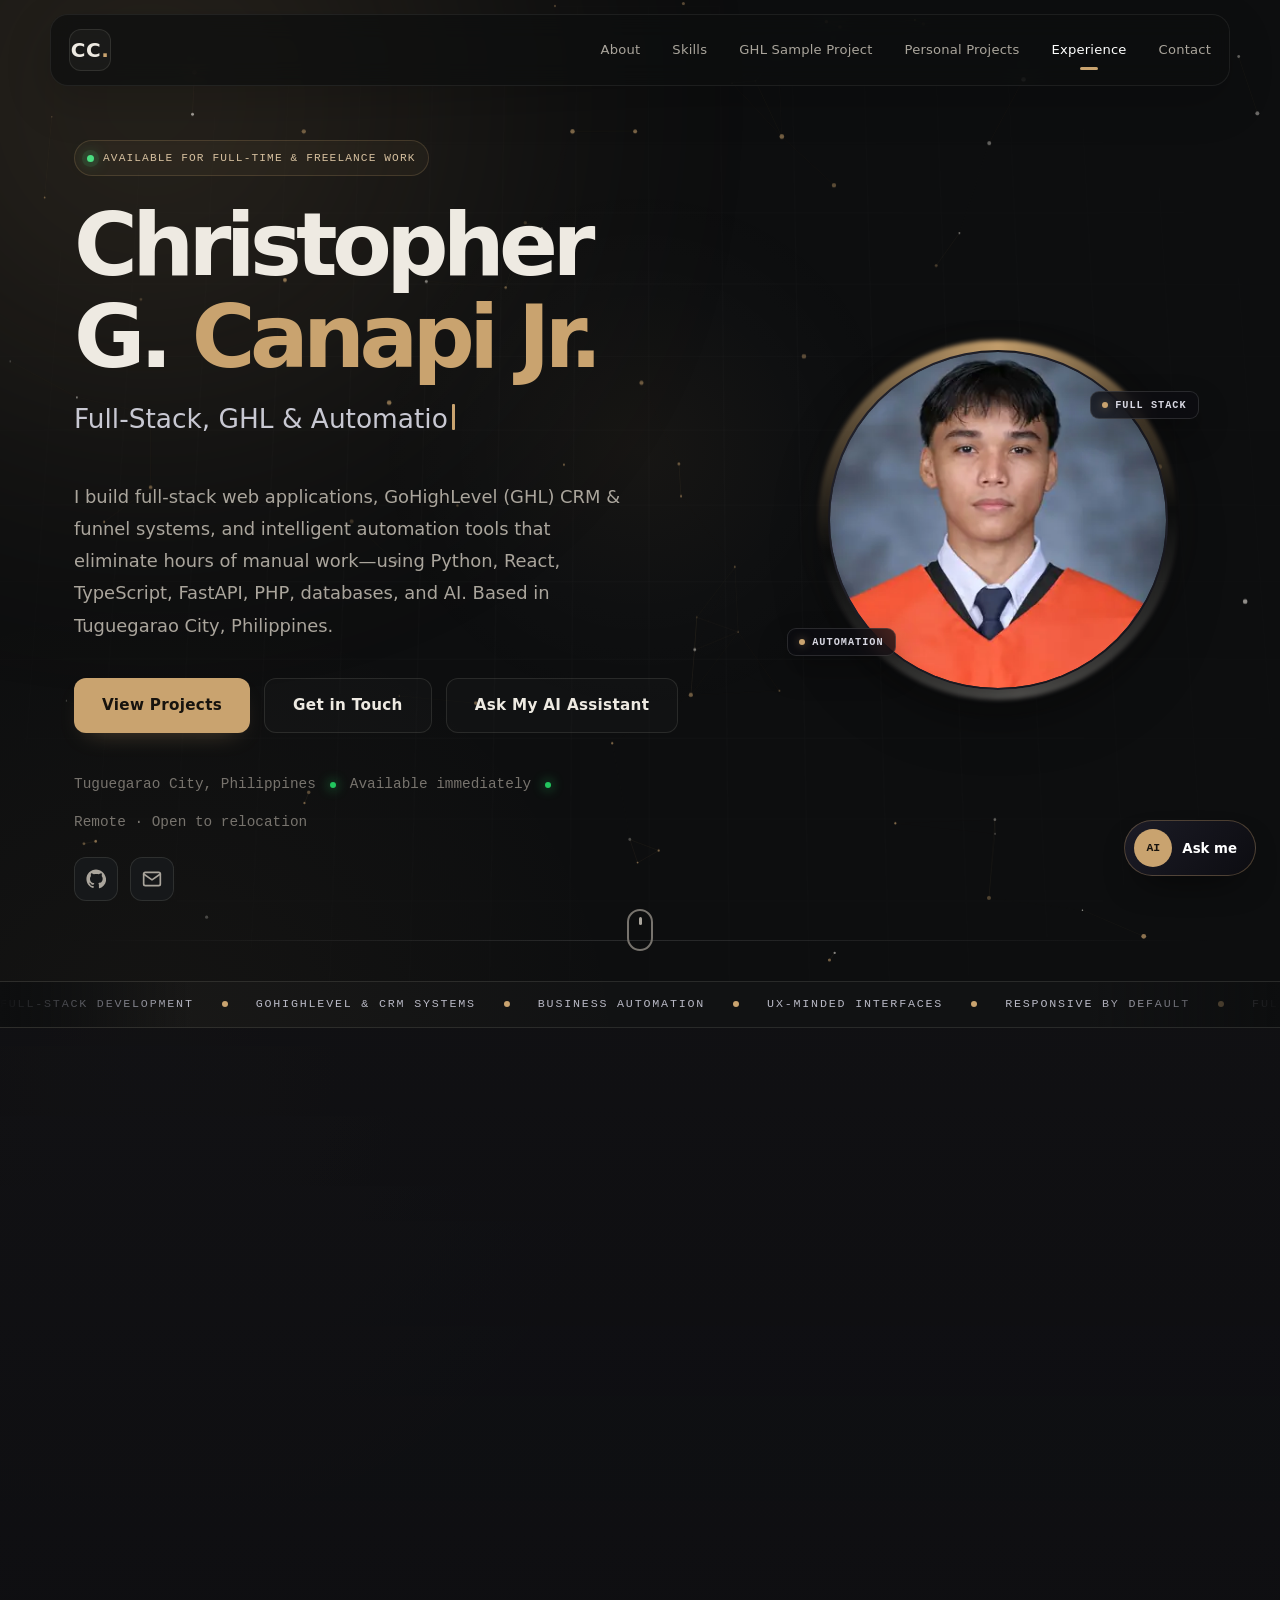
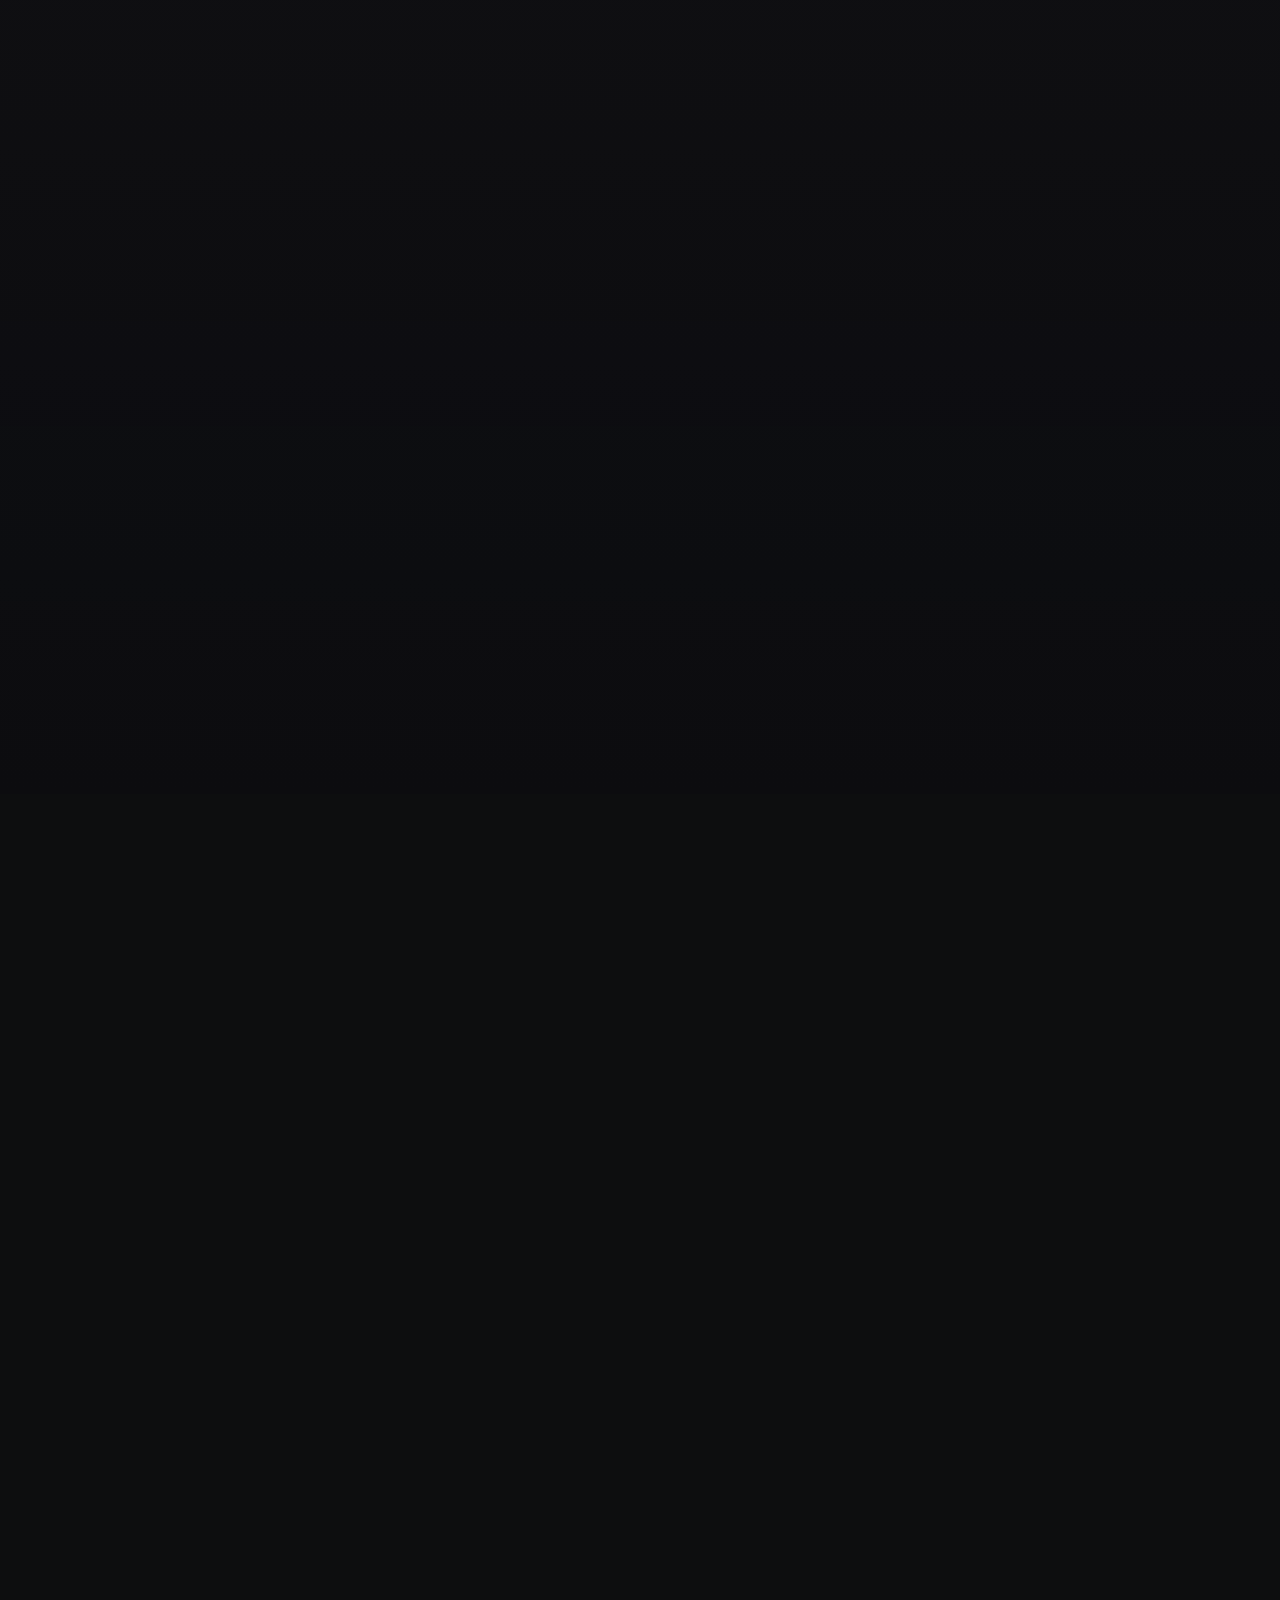
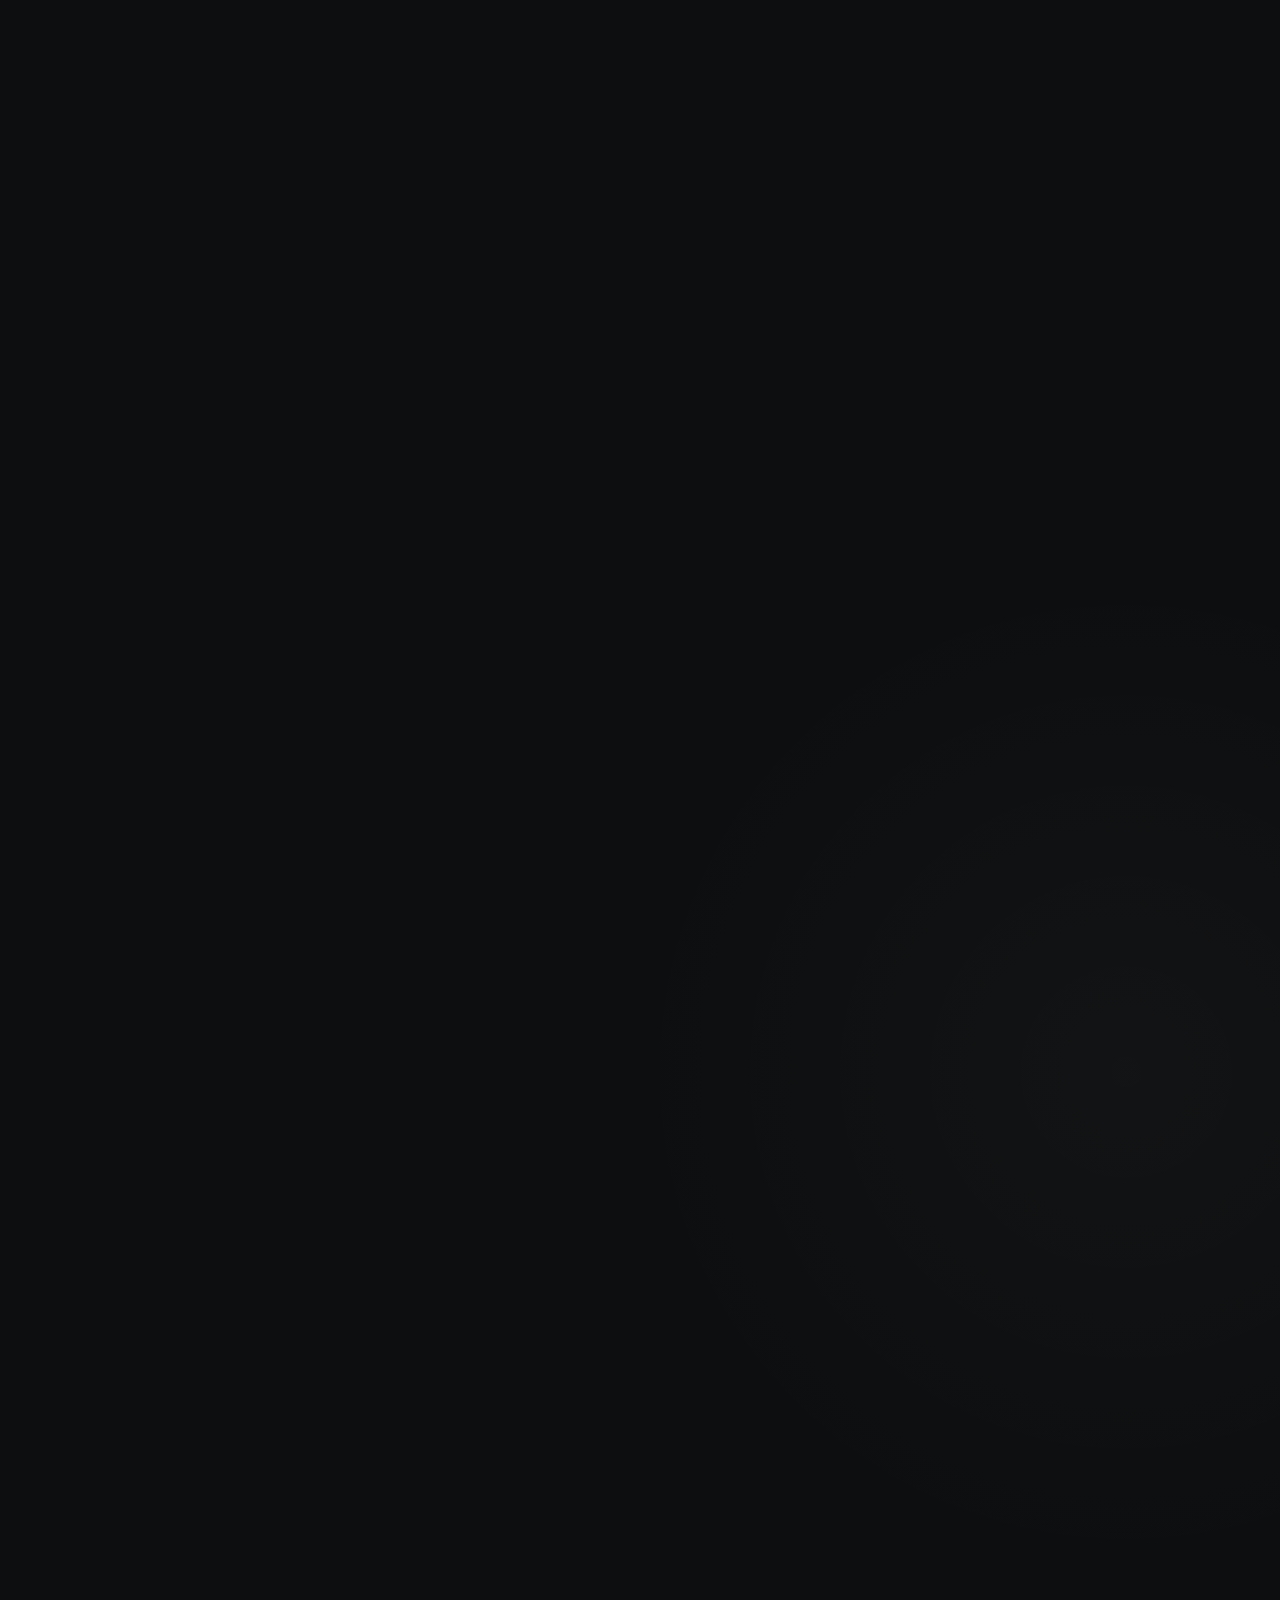
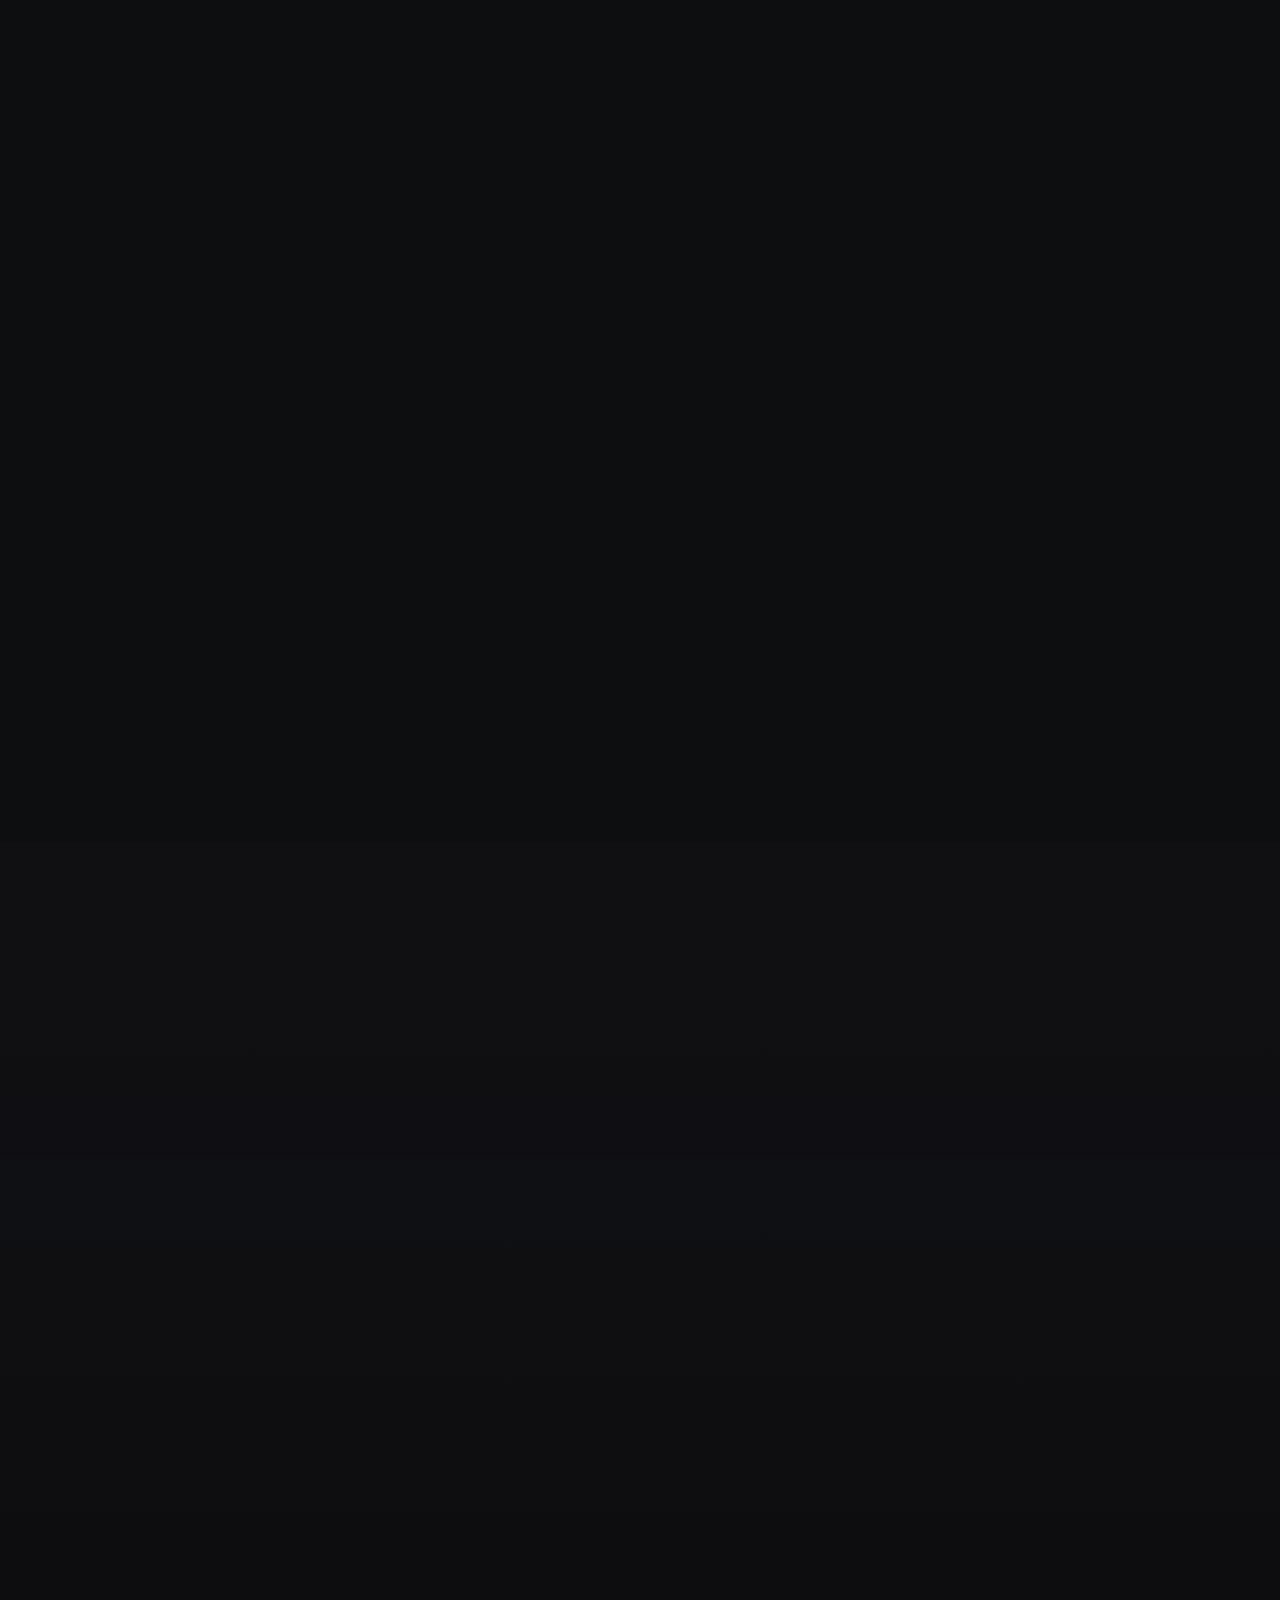
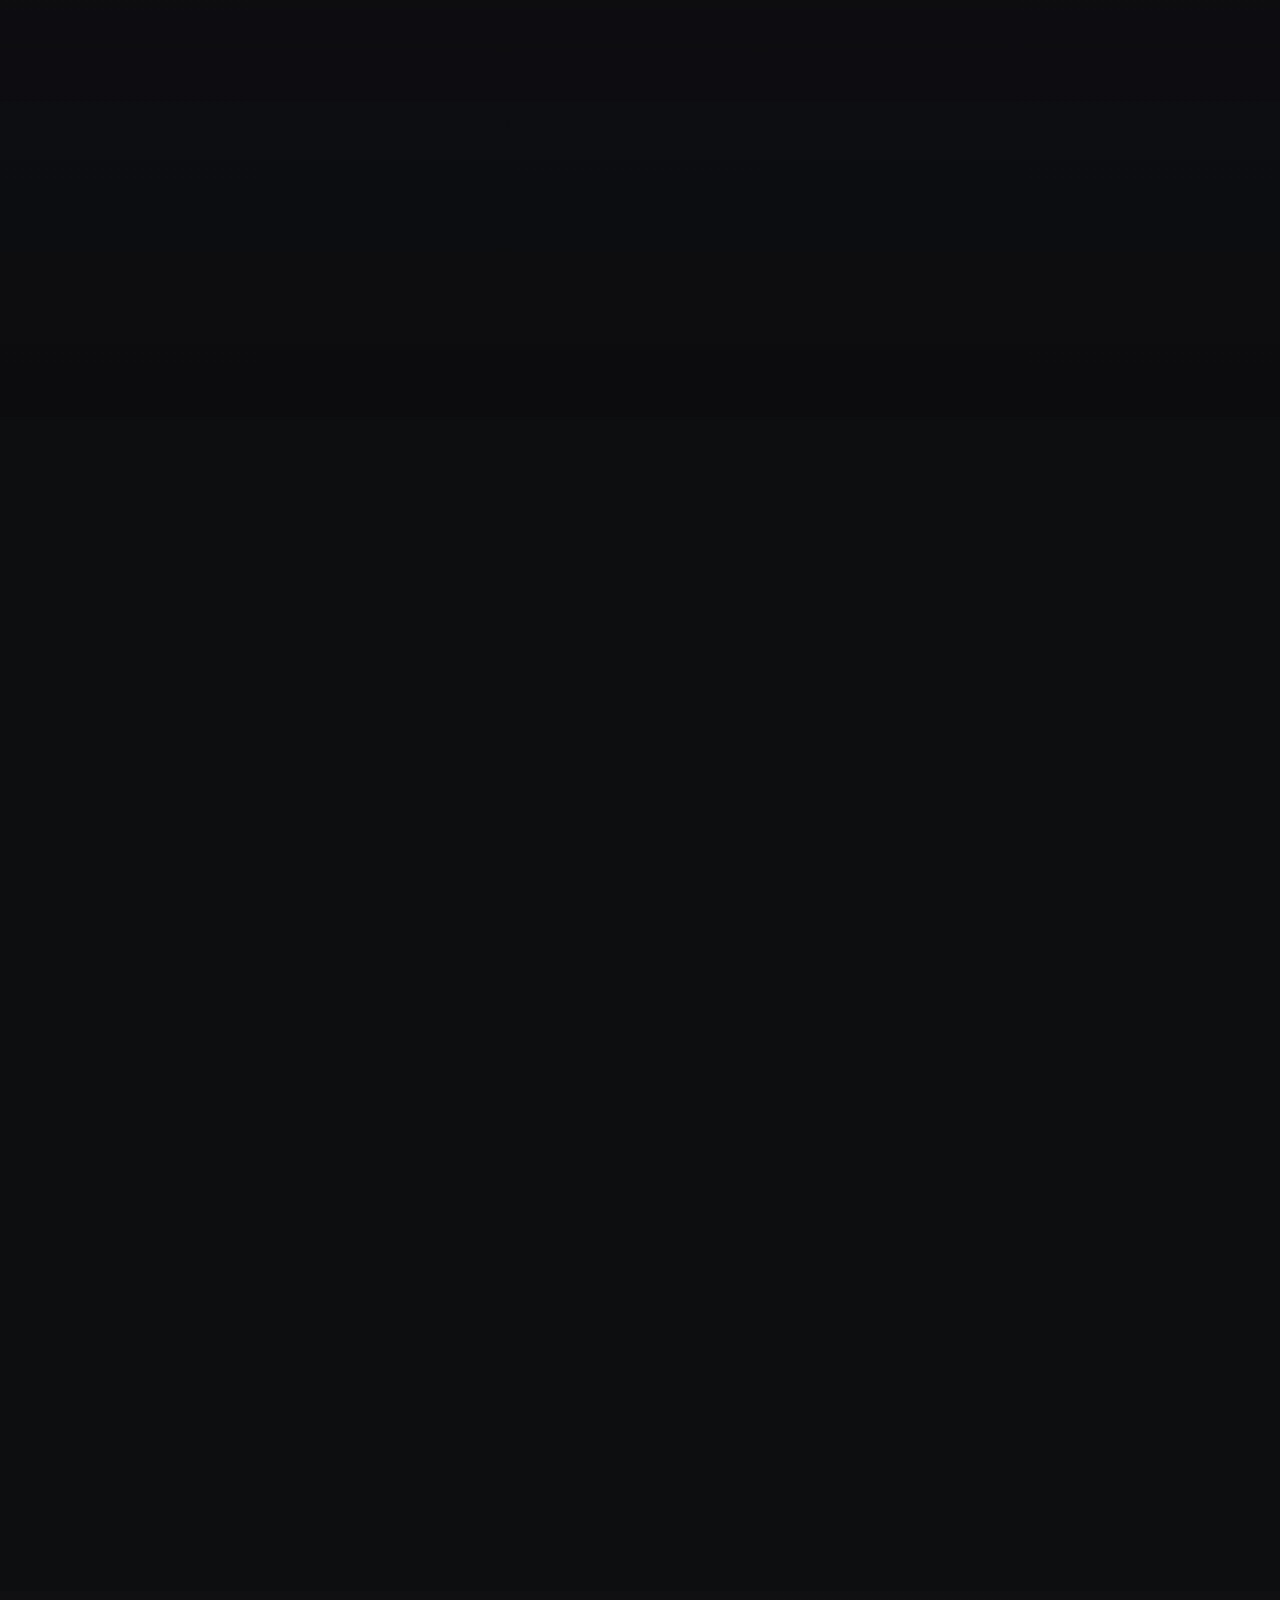
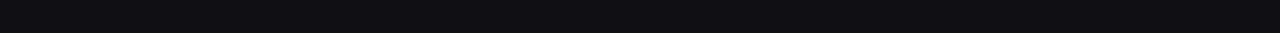
==== index.html @ 89aea361 "Clarify Prime Realty is a self-initiated sample project for a fictional brokerage" ====
<!DOCTYPE html>
<html lang="en">
<head>
<meta charset="UTF-8">
<meta name="google-site-verification" content="UbFchC09ze_1AzfnRvxmeLu-_yeMEDkYulFm_VgxoWs" />
<meta name="viewport" content="width=device-width, initial-scale=1.0">
<meta name="description" content="Christopher G. Canapi Jr. — Full-Stack, GoHighLevel (GHL) &amp; Automation Developer building web applications, CRM funnels, workflow automations, and AI-powered tools.">
<meta name="keywords" content="Christopher G. Canapi Jr., Full-Stack Developer, GoHighLevel Specialist, GHL Automation, Workflow Automation Developer, Python, FastAPI, React, TypeScript, Web Developer Portfolio">
<meta name="theme-color" content="#0a0a0c">
<meta property="og:title" content="Christopher G. Canapi Jr. | Full-Stack, GHL &amp; Automation Developer">
<meta property="og:description" content="Full-stack web applications, GoHighLevel (GHL) funnels &amp; CRM workflows, and intelligent business automations built with Python, React, TypeScript, FastAPI, and AI.">
<meta property="og:type" content="website">
<meta property="og:url" content="https://christophergcanapijr-png.github.io/portfolio/">
<meta property="og:image" content="https://christophergcanapijr-png.github.io/portfolio/assets/og-fullstack-editorial.png">
<meta property="og:image:alt" content="Christopher G. Canapi Jr. — Full-Stack, GHL &amp; Automation Developer">
<meta name="twitter:card" content="summary_large_image">
<meta name="twitter:title" content="Christopher G. Canapi Jr. | Full-Stack, GHL &amp; Automation Developer">
<meta name="twitter:description" content="Full-stack web applications, GoHighLevel (GHL) funnels &amp; CRM workflows, and practical automation built with Python, React, PHP, JavaScript, and AI.">
<meta name="twitter:image" content="https://christophergcanapijr-png.github.io/portfolio/assets/og-fullstack-editorial.png">
    <meta name="portfolio-ai-endpoint" content="https://christopher-portfolio-ai.christopher-canapi.workers.dev">
<title>Christopher G. Canapi Jr. | Full-Stack, GHL &amp; Automation Developer</title>
<link rel="preload" href="myface-360.webp" as="image" type="image/webp" imagesrcset="myface-360.webp 360w, myface-720.webp 720w" imagesizes="(max-width: 480px) 190px, (max-width: 880px) 230px, 340px" fetchpriority="high">
<link rel="stylesheet" href="styles.css?v=20260808-performance-3">

<script type="application/ld+json">
{
  "@context": "https://schema.org",
  "@type": "Person",
  "name": "Christopher G. Canapi Jr.",
  "url": "https://christophergcanapijr-png.github.io/portfolio/",
  "jobTitle": "Full-Stack Developer",
  "description": "Full-stack and automation developer building web applications, APIs, and practical business tools.",
  "sameAs": [
    "https://github.com/christophergcanapijr-png",
    "mailto:christophergcanapijr@gmail.com"
  ],
  "worksFor": {
    "@type": "Organization",
    "name": "Freelance"
  }
}
</script>
</head>
<body>

<a class="skip-link" href="#main-content">Skip to main content</a>
<div class="pointer-glow" aria-hidden="true"></div>

<header class="nav" id="nav">
  <div class="nav__inner container">
    <a href="#hero" class="nav__logo">CC<span>.</span></a>
    <button class="nav__toggle" id="navToggle" aria-label="Toggle menu" aria-expanded="false">
      <span></span><span></span><span></span>
    </button>
    <nav class="nav__links" id="navLinks">
      <a href="#about">About</a>
      <a href="#skills">Skills</a>
      <a href="#ghl-project">GHL Sample Project</a>
      <a href="#projects">Personal Projects</a>
      <a href="#experience">Experience</a>
      <a href="#contact">Contact</a>
    </nav>
</header>

<main id="main-content" tabindex="-1">
<section class="hero" id="hero">
  <div class="hero__bg" aria-hidden="true">
    <div class="blob blob--1"></div>
    <div class="blob blob--2"></div>
    <div class="grid"></div>
    <canvas id="particles" class="particles"></canvas>
  </div>
  <div class="container hero__inner">
    <div class="hero__text">
      <p class="hero__greeting reveal"><span></span> Available for full-time &amp; freelance work</p>
      <h1 class="hero__name reveal">Christopher G. <span class="accent">Canapi Jr.</span></h1>
      <h2 class="hero__title reveal">
        <span class="typed" id="typed" data-text="Full-Stack, GHL &amp; Automation Developer"></span><span class="caret" aria-hidden="true"></span>
      </h2>
      <p class="hero__intro reveal">
        I build full-stack web applications, GoHighLevel (GHL) CRM &amp; funnel systems, and intelligent automation tools that eliminate hours of manual work—using Python, React, TypeScript, FastAPI, PHP, databases, and AI.
        Based in Tuguegarao City, Philippines.
      </p>
      <div class="hero__cta reveal">
        <a href="#projects" class="btn btn--primary">View Projects</a>
        <a href="#contact" class="btn btn--ghost">Get in Touch</a>
        <button type="button" class="btn btn--ghost" data-ai-toggle aria-expanded="false">Ask My AI Assistant</button>
      </div>
      <div class="hero__meta reveal">
        <span>Tuguegarao City, Philippines</span>
        <span class="dot"></span>
        <span>Available immediately</span>
        <span class="dot"></span>
        <span>Remote &middot; Open to relocation</span>
      </div>
      <div class="hero__socials reveal">
        <a href="https://github.com/christophergcanapijr-png" target="_blank" rel="noopener" class="social" aria-label="GitHub">
          <svg viewBox="0 0 24 24" fill="currentColor"><path d="M12 .5C5.6.5.5 5.6.5 12c0 5.1 3.3 9.4 7.9 10.9.6.1.8-.2.8-.6v-2c-3.2.7-3.9-1.4-3.9-1.4-.5-1.3-1.3-1.7-1.3-1.7-1.1-.7.1-.7.1-.7 1.2.1 1.8 1.2 1.8 1.2 1 1.8 2.7 1.3 3.4 1 .1-.8.4-1.3.8-1.6-2.6-.3-5.3-1.3-5.3-5.7 0-1.3.5-2.3 1.2-3.1-.1-.3-.5-1.5.1-3.1 0 0 1-.3 3.3 1.2 1-.3 2-.4 3-.4s2 .1 3 .4c2.3-1.5 3.3-1.2 3.3-1.2.7 1.6.2 2.8.1 3.1.8.8 1.2 1.9 1.2 3.1 0 4.4-2.7 5.4-5.3 5.7.4.4.8 1.1.8 2.2v3.3c0 .3.2.7.8.6 4.6-1.5 7.9-5.8 7.9-10.9C23.5 5.6 18.4.5 12 .5z"/></svg>
        </a>
        <a href="mailto:christophergcanapijr@gmail.com" class="social" aria-label="Email">
          <svg viewBox="0 0 24 24" fill="none" stroke="currentColor" stroke-width="2" stroke-linecap="round" stroke-linejoin="round"><path d="M4 4h16c1.1 0 2 .9 2 2v12c0 1.1-.9 2-2 2H4c-1.1 0-2-.9-2-2V6c0-1.1.9-2 2-2z"/><polyline points="22,6 12,13 2,6"/></svg>
        </a>
      </div>
    </div>
    <div class="hero__photo reveal" data-tilt data-tilt-strength="5">
      <div class="hero__photo-ring" aria-hidden="true"></div>
      <div class="hero__photo-inner">
        <img src="myface-360.webp" srcset="myface-360.webp 360w, myface-720.webp 720w" sizes="(max-width: 480px) 190px, (max-width: 880px) 230px, 340px" alt="Christopher G. Canapi Jr." width="720" height="900" loading="eager" decoding="async" fetchpriority="high">
      </div>
      <span class="hero__orbit hero__orbit--top" aria-hidden="true">FULL STACK</span>
      <span class="hero__orbit hero__orbit--bottom" aria-hidden="true">AUTOMATION</span>
    </div>
  </div>
  <a href="#about" class="hero__scroll" aria-label="Scroll to About">
    <span></span>
  </a>
</section>

<div class="motion-strip" aria-label="Portfolio specialties">
  <div class="motion-strip__track">
    <span>Full-stack development</span><i></i><span>GoHighLevel &amp; CRM systems</span><i></i><span>Business automation</span><i></i><span>UX-minded interfaces</span><i></i><span>Responsive by default</span><i></i>
    <span aria-hidden="true">Full-stack development</span><i aria-hidden="true"></i><span aria-hidden="true">GoHighLevel &amp; CRM systems</span><i aria-hidden="true"></i><span aria-hidden="true">Business automation</span><i aria-hidden="true"></i><span aria-hidden="true">UX-minded interfaces</span><i aria-hidden="true"></i><span aria-hidden="true">Responsive by default</span><i aria-hidden="true"></i>
  </div>
</div>

<section class="section about" id="about">
  <div class="container">
    <div class="section__head reveal">
      <span class="section__num">01</span>
      <h2 class="section__title">About Me</h2>
      <div class="section__line"></div>
    </div>
    <div class="about__grid">
      <div class="about__text reveal">
        <p>
          I'm a 2026 Information Technology graduate from the University of Cagayan
          Valley and a full-stack developer who builds complete web applications from
          interface to database. I also specialize in practical automation: understanding
          a manual process, finding its failure points, and building a tool that makes the
          work faster and more consistent.
        </p>
        <p>
          I care about dependable workflows, clear validation, useful interfaces, and
          software that non-technical users can operate confidently. I'm available
          immediately for full-time or freelance full-stack, web, automation, or backend
          work. I prefer remote opportunities and I'm willing to relocate.
        </p>
      </div>
      <div class="about__stats">
        <div class="stat reveal" data-tilt>
          <div class="stat__num" data-target="4" data-suffix="+">4+</div>
          <div class="stat__label">Completed Builds</div>
        </div>
        <div class="stat reveal" data-tilt>
          <div class="stat__num" data-target="486">486</div>
          <div class="stat__label">Internship Hours</div>
        </div>
        <div class="stat reveal" data-tilt>
          <div class="stat__num" data-target="2">2</div>
          <div class="stat__label">Automated Marketplaces</div>
        </div>
        <div class="stat reveal" data-tilt>
          <div class="stat__num" data-target="1">1</div>
          <div class="stat__label">Government Project</div>
        </div>
      </div>
    </div>
  </div>
</section>

<section class="section skills" id="skills">
  <div class="container">
    <div class="section__head reveal">
      <span class="section__num">02</span>
      <h2 class="section__title">Skills</h2>
      <div class="section__line"></div>
    </div>
    <p class="skills__intro reveal">Full-stack and automation capabilities demonstrated through working projects, not self-scored percentages.</p>
    <div class="skills__grid">
      <article class="skill-group reveal" data-tilt>
        <span class="skill-group__num">01</span>
        <h3>GoHighLevel (GHL) &amp; CRM</h3>
        <p>Designing end-to-end GHL systems, high-converting funnels, multi-stage sales pipelines, and automated client workflows.</p>
        <ul><li>GoHighLevel (GHL)</li><li>Funnels &amp; Landing Pages</li><li>CRM &amp; Sales Pipelines</li><li>Workflow Automations</li><li>Calendar &amp; Booking</li><li>Lead Capture &amp; Tagging</li><li>Email &amp; SMS Campaigns</li></ul>
      </article>
      <article class="skill-group reveal" data-tilt>
        <span class="skill-group__num">02</span>
        <h3>Automation &amp; Scraping</h3>
        <p>Building intelligent scrapers, business workflow automations, and data extraction tools.</p>
        <ul><li>Selenium &amp; Playwright</li><li>Web Scraping</li><li>Browser Extensions</li><li>Batch Processing</li><li>CRM Integrations</li></ul>
      </article>
      <article class="skill-group reveal" data-tilt>
        <span class="skill-group__num">03</span>
        <h3>Backend &amp; Databases</h3>
        <p>Developing robust APIs and server-side logic for dashboards, voting systems, and inventory platforms.</p>
        <ul><li>Python (FastAPI)</li><li>PHP</li><li>SQLAlchemy / SQLite</li><li>MySQL</li></ul>
      </article>
      <article class="skill-group reveal" data-tilt>
        <span class="skill-group__num">04</span>
        <h3>AI Integration</h3>
        <p>Using large language models inside guarded workflows for unstructured data parsing and content generation.</p>
        <ul><li>Gemini API</li><li>Prompt Engineering</li><li>LLM Workflows</li><li>Schema Validation</li></ul>
      </article>
      <article class="skill-group reveal" data-tilt>
        <span class="skill-group__num">05</span>
        <h3>Frontend Development</h3>
        <p>Creating modern, responsive user interfaces and shipping complete tools with maintainable code.</p>
        <ul><li>React &amp; TypeScript</li><li>JavaScript</li><li>HTML5 / CSS3</li><li>WordPress</li></ul>
      </article>
    </div>
  </div>

</section>

<section class="section ghl-project" id="ghl-project">
  <div class="container">
    <div class="section__head reveal">
      <span class="section__num">03</span>
      <h2 class="section__title">GHL Sample Project</h2>
      <div class="section__line"></div>
    </div>
    <div class="projects__grid">
      <article class="project project--featured reveal" data-tilt>
        <div class="project__cover project__cover--gallery" data-gallery aria-label="Prime Realty GoHighLevel CRM &amp; Funnel screens">
          <img class="gallery__img is-active" src="assets/ghl-1-website.png" alt="Prime Realty — Real Estate Hero &amp; Landing Page" loading="lazy" decoding="async">
          <img class="gallery__img" src="assets/ghl-2-listings.png" alt="Prime Realty — Featured Property Listings Showcase" loading="lazy" decoding="async">
          <img class="gallery__img" src="assets/ghl-3-inquiry.png" alt="Prime Realty — Interactive Property Search &amp; Lead Capture Form" loading="lazy" decoding="async">
          <img class="gallery__img" src="assets/ghl-4-scheduling.png" alt="Prime Realty — Integrated Property Viewing Booking Calendar" loading="lazy" decoding="async">
          <img class="gallery__img" src="assets/ghl-5-email.png" alt="Prime Realty — Automated Branded Inquiry Confirmation Email" loading="lazy" decoding="async">
          <img class="gallery__img" src="assets/ghl-6-opportunities.png" alt="GoHighLevel CRM — Sales Pipeline &amp; Lead Stage Tracking" loading="lazy" decoding="async">
          <img class="gallery__img" src="assets/ghl-7-calendar.png" alt="GoHighLevel CRM — Confirmed Property Viewing Calendar Management" loading="lazy" decoding="async">
          <img class="gallery__img" src="assets/ghl-8-workflows.png" alt="GoHighLevel Automation — Published Lead Qualification &amp; Stage Workflows" loading="lazy" decoding="async">
          <div class="gallery__dots" role="tablist" aria-label="Prime Realty GHL gallery screens">
            <button class="gallery__dot is-active" type="button" aria-label="Show Landing Page"></button>
            <button class="gallery__dot" type="button" aria-label="Show Featured Listings"></button>
            <button class="gallery__dot" type="button" aria-label="Show Property Inquiry Form"></button>
            <button class="gallery__dot" type="button" aria-label="Show Viewing Scheduler"></button>
            <button class="gallery__dot" type="button" aria-label="Show Email Confirmation"></button>
            <button class="gallery__dot" type="button" aria-label="Show Sales Pipeline Opportunities"></button>
            <button class="gallery__dot" type="button" aria-label="Show CRM Calendar View"></button>
            <button class="gallery__dot" type="button" aria-label="Show Automation Workflows"></button>
          </div>
          <span class="project__badge">GHL Sample Project</span>
        </div>
        <div class="project__body">
          <p class="project__eyebrow">Sample Build &middot; GoHighLevel Funnel, CRM &amp; Workflow Automation</p>
          <h3>Prime Realty — Real Estate Funnel &amp; CRM Automation (Sample Project)</h3>
          <p>
            A complete GoHighLevel (GHL) sample project modeled around a fictional real estate brokerage to showcase end-to-end CRM and automation setup. Features a responsive property showcase funnel with dynamic toggleable inquiry and viewing-booking widgets, custom fields &amp; values, smart buyer/seller contact tagging, automated email confirmations, a 5-stage sales pipeline, and 7+ workflow automations covering every stage from lead capture to closed deal.
          </p>
          <div class="project__proof" aria-label="GHL build highlights">
            <div>
              <strong>7+</strong>
              <span>GHL Workflows</span>
            </div>
            <div>
              <strong>5-Stage</strong>
              <span>Sales Pipeline</span>
            </div>
            <div>
              <strong>2-in-1</strong>
              <span>Form &amp; Booking</span>
            </div>
          </div>
          <ul class="project__tags">
            <li>GoHighLevel (GHL)</li><li>Funnel &amp; Website Builder</li><li>CRM Pipelines</li><li>Workflow Automation</li><li>Custom Fields &amp; Tagging</li><li>Calendar Booking</li><li>Email Campaigns</li>
          </ul>
          <div class="project__actions">
            <a class="project__btn project__btn--primary" href="assets/ghl-prime-realty-demo.mp4" target="_blank" rel="noopener" aria-label="Watch Prime Realty GoHighLevel video demo">
              <svg viewBox="0 0 24 24" fill="none" stroke="currentColor" stroke-width="2" stroke-linecap="round" stroke-linejoin="round"><polygon points="5 3 19 12 5 21 5 3"/></svg>
              <span>Watch Video Demo</span>
            </a>
          </div>
        </div>
      </article>
    </div>
  </div>
</section>

<section class="section projects" id="projects">
  <div class="container">
    <div class="section__head reveal">
      <span class="section__num">04</span>
      <h2 class="section__title">Personal Projects</h2>
      <div class="section__line"></div>
    </div>
    <div class="projects__grid projects__grid--2x2">
      <article class="project reveal" data-tilt>
        <div class="project__cover project__cover--gallery" data-gallery aria-label="SHEIN and Temu product listing automation screens">
          <img class="gallery__img is-active" src="assets/automation-workspace.webp" alt="SHEIN &amp; Temu Automation — Batch Workspace Screen" width="1200" height="835" loading="lazy" decoding="async">
          <img class="gallery__img" src="assets/automation-batches.webp" alt="SHEIN &amp; Temu Automation — Product Codes &amp; Batch Controls" width="1200" height="288" loading="lazy" decoding="async">
          <img class="gallery__img" src="assets/automation-review.webp" alt="SHEIN &amp; Temu Automation — Extracted Measurements &amp; Pricing Results" width="985" height="852" loading="lazy" decoding="async">
          <img class="gallery__img" src="assets/automation-copy.webp" alt="SHEIN &amp; Temu Automation — Bilingual EN/FR Descriptions Ready for Copy" width="977" height="310" loading="lazy" decoding="async">
          <div class="gallery__dots" role="tablist" aria-label="Automation gallery screens">
            <button class="gallery__dot is-active" type="button" aria-label="Show batch workspace screen"></button>
            <button class="gallery__dot" type="button" aria-label="Show product codes screen"></button>
            <button class="gallery__dot" type="button" aria-label="Show extracted products screen"></button>
            <button class="gallery__dot" type="button" aria-label="Show review screen"></button>
          </div>
          <span class="project__badge">Personal Project</span>
        </div>
        <div class="project__body">
          <h3>SHEIN &amp; Temu Product Listing Automation</h3>
          <p>
            Built to eliminate repetitive manual listing work from my job. Processes batches of SHEIN and Temu product codes, captures high-res images and verified Size S measurements, applies Vinted pricing rules, and generates editable English and French descriptions via the Gemini API—cutting listing prep from ~6 minutes per item down to seconds.
          </p>
          <ul class="project__tags">
            <li>Python</li><li>FastAPI</li><li>Playwright</li><li>Gemini API</li><li>SQLite</li><li>Browser Extension</li>
          </ul>
          <div class="project__actions">
            <a class="project__btn project__btn--primary" href="assets/ai-automation-demo.mp4" target="_blank" rel="noopener" aria-label="Watch the product listing automation video demo">
              <svg viewBox="0 0 24 24" fill="none" stroke="currentColor" stroke-width="2" stroke-linecap="round" stroke-linejoin="round"><polygon points="5 3 19 12 5 21 5 3"/></svg>
              <span>Watch Video Demo</span>
            </a>
            <a class="project__btn" href="https://github.com/christophergcanapijr-png/shein-product-extractor" target="_blank" rel="noopener" aria-label="View SHEIN and Temu extractor source code on GitHub">
              <span>GitHub Repo</span>
              <svg viewBox="0 0 24 24" fill="none" stroke="currentColor" stroke-width="2" stroke-linecap="round" stroke-linejoin="round"><path d="M7 17L17 7"/><path d="M7 7h10v10"/></svg>
            </a>
          </div>
        </div>
      </article>

      <article class="project reveal" data-tilt>
        <div class="project__cover project__cover--gallery" data-gallery aria-label="AI Job Aggregator screens">
          <img class="gallery__img is-active" src="assets/jobagg-1.png" alt="AI Job Aggregator — Dashboard &amp; Analytics Screen" loading="lazy" decoding="async">
          <img class="gallery__img" src="assets/jobagg-2.png" alt="AI Job Aggregator — Application Pipeline Screen" loading="lazy" decoding="async">
          <img class="gallery__img" src="assets/jobagg-3.png" alt="AI Job Aggregator — Resume Parsing &amp; Match Scoring" loading="lazy" decoding="async">
          <img class="gallery__img" src="assets/jobagg-4.png" alt="AI Job Aggregator — Multi-Board Scraper Integrations" loading="lazy" decoding="async">
          <div class="gallery__dots" role="tablist" aria-label="Job Aggregator gallery screens">
            <button class="gallery__dot is-active" type="button" aria-label="Show Dashboard"></button>
            <button class="gallery__dot" type="button" aria-label="Show Pipeline"></button>
            <button class="gallery__dot" type="button" aria-label="Show Resume"></button>
            <button class="gallery__dot" type="button" aria-label="Show Integrations"></button>
          </div>
          <span class="project__badge">Personal Project</span>
        </div>
        <div class="project__body">
          <h3>AI Job Aggregator</h3>
          <p>
            Full-stack job intelligence platform that scrapes job boards with Selenium, normalizes listings into SQLAlchemy, and uses the Gemini API to score and match your parsed resume against job requirements. Includes a React &amp; TypeScript dashboard to track application pipelines, match scores, and scraper integrations powered by a FastAPI backend.
          </p>
          <ul class="project__tags">
            <li>React</li><li>TypeScript</li><li>FastAPI</li><li>Python</li><li>Gemini API</li><li>Selenium</li><li>SQLAlchemy</li>
          </ul>
          <div class="project__actions">
            <a class="project__btn project__btn--primary" href="https://github.com/christophergcanapijr-png/Job-Aggregator" target="_blank" rel="noopener" aria-label="View AI Job Aggregator source code on GitHub">
              <span>View GitHub Repo</span>
              <svg viewBox="0 0 24 24" fill="none" stroke="currentColor" stroke-width="2" stroke-linecap="round" stroke-linejoin="round"><path d="M7 17L17 7"/><path d="M7 7h10v10"/></svg>
            </a>
          </div>
        </div>
      </article>

    </div>
  </div>
</section>

<section class="section experience" id="experience">
  <div class="container">
    <div class="section__head reveal">
      <span class="section__num">05</span>
      <h2 class="section__title">Experience &amp; Work</h2>
      <div class="section__line"></div>
    </div>
    
    <div class="projects__grid projects__grid--2x2">
    
      <!-- 1: CIT Online Voting System -->
      <article class="project reveal" data-tilt>
        <div class="project__cover project__cover--gallery" data-gallery aria-label="CIT Online Voting System screens">
          <img class="gallery__img is-active" src="assets/cit-dashboard.webp" alt="CIT Voting System — Live Election Results &amp; Admin Dashboard" width="1200" height="579" loading="lazy" decoding="async">
          <img class="gallery__img" src="assets/cit-students.webp" alt="CIT Voting System — Student Voter Registration &amp; Verification" width="1200" height="574" loading="lazy" decoding="async">
          <img class="gallery__img" src="assets/cit-history.webp" alt="CIT Voting System — Audit Trail &amp; History Log" width="1200" height="576" loading="lazy" decoding="async">
          <div class="gallery__dots" role="tablist" aria-label="CIT voting system screens">
            <button class="gallery__dot is-active" type="button" aria-label="Show admin dashboard"></button>
            <button class="gallery__dot" type="button" aria-label="Show add students"></button>
            <button class="gallery__dot" type="button" aria-label="Show history log"></button>
          </div>
          <span class="project__badge">Capstone · Lead</span>
        </div>
        <div class="project__body">
          <h3>CIT Online Voting System</h3>
          <p>
            Capstone project where I served as <strong>Lead Programmer</strong>.
            Engineered a secure student election platform featuring strict one-vote-per-student session validation, role-based admin controls, audit history logging, and real-time SQL tallying dashboards.
          </p>
          <ul class="project__tags">
            <li>PHP</li><li>MySQL</li><li>JavaScript</li><li>RBAC &amp; Audit Logs</li><li>Lead Programmer</li>
          </ul>
          <div class="project__actions">
            <a class="project__btn" href="https://github.com/christophergcanapijr-png/Online-Voting-System" target="_blank" rel="noopener" aria-label="View CIT Online Voting System source code on GitHub">
              <span>View GitHub Repo</span>
              <svg viewBox="0 0 24 24" fill="none" stroke="currentColor" stroke-width="2" stroke-linecap="round" stroke-linejoin="round"><path d="M7 17L17 7"/><path d="M7 7h10v10"/></svg>
            </a>
          </div>
        </div>
      </article>


      <!-- 3: Cagayan Museum Official Website -->
      <article class="project reveal" data-tilt>
        <div class="project__cover project__cover--gallery" data-gallery aria-label="Cagayan Museum official website screens">
          <img class="gallery__img is-active" src="assets/address-wordpress%20(1).jpg" alt="Cagayan Museum — Official Website Location &amp; Exhibits Page" loading="lazy" decoding="async">
          <img class="gallery__img" src="assets/foot%20wordpress.jpg" alt="Cagayan Museum — Visitor Information &amp; Institutional Footer" loading="lazy" decoding="async">
          <div class="gallery__dots" role="tablist" aria-label="Cagayan Museum website screens">
            <button class="gallery__dot is-active" type="button" aria-label="Show museum location page"></button>
            <button class="gallery__dot" type="button" aria-label="Show museum visitor information"></button>
          </div>
          <span class="project__badge">Government · 486 hrs</span>
        </div>
        <div class="project__body">
          <h3>Cagayan Museum Official Website</h3>
          <p>
            Official government cultural-institution website delivered during a 486-hour internship.
            Built custom WordPress exhibit layouts, visitor planning pages, and a structured content-publishing workflow so non-technical museum staff could manage updates independently after handover.
          </p>
          <ul class="project__tags">
            <li>WordPress</li><li>PHP</li><li>HTML/CSS</li><li>Custom Theme Layouts</li><li>CMS Handover</li>
          </ul>
        </div>
      </article>

      <!-- 4: Sales & Inventory Tracker -->
      <article class="project reveal" data-tilt>
        <div class="project__cover project__cover--gallery" data-gallery aria-label="Sales and Inventory Tracker screens">
          <img class="gallery__img is-active" src="assets/sales-dashboard.webp" alt="Sales &amp; Inventory Tracker — Daily Revenue &amp; Stock Dashboard" width="1200" height="578" loading="lazy" decoding="async">
          <img class="gallery__img" src="assets/sales-products.webp" alt="Sales &amp; Inventory Tracker — SKU &amp; Product Stock Management" width="1200" height="583" loading="lazy" decoding="async">
          <img class="gallery__img" src="assets/sales-settings.webp" alt="Sales &amp; Inventory Tracker — Store Configuration &amp; Reporting" width="1200" height="583" loading="lazy" decoding="async">
          <div class="gallery__dots" role="tablist" aria-label="Sales tracker screens">
            <button class="gallery__dot is-active" type="button" aria-label="Show dashboard"></button>
            <button class="gallery__dot" type="button" aria-label="Show products"></button>
            <button class="gallery__dot" type="button" aria-label="Show settings"></button>
          </div>
          <span class="project__badge">Freelance · 2 Clients</span>
        </div>
        <div class="project__body">
          <h3>Sales &amp; Inventory Tracker</h3>
          <p>
            Production web application actively used by two business clients to record daily transactions, monitor real-time SKU stock levels, trigger low-stock alerts, and export sales reports—replacing error-prone paper ledgers with a mobile- and desktop-ready system.
          </p>
          <ul class="project__tags">
            <li>PHP</li><li>MySQL</li><li>JavaScript</li><li>Real-Time Stock Alerts</li><li>Production App</li>
          </ul>
        </div>
      </article>

    </div>
  </div>
</section>

<section class="section contact" id="contact">
  <div class="container">
    <div class="section__head reveal">
      <span class="section__num">06</span>
      <h2 class="section__title">Get In Touch</h2>
      <div class="section__line"></div>
    </div>
    <div class="contact__inner reveal">
      <p class="contact__lead">
        Need a complete web application or a dependable automation for a manual process?
        I'm available immediately for full-time or freelance work, prefer remote
        opportunities, and I'm willing to relocate. Resume requests are welcome.
      </p>
      <div class="contact__links">
        <a class="contact__card" href="mailto:christophergcanapijr@gmail.com">
          <div class="contact__icon">
            <svg viewBox="0 0 24 24" fill="none" stroke="currentColor" stroke-width="2" stroke-linecap="round" stroke-linejoin="round"><path d="M4 4h16c1.1 0 2 .9 2 2v12c0 1.1-.9 2-2 2H4c-1.1 0-2-.9-2-2V6c0-1.1.9-2 2-2z"/><polyline points="22,6 12,13 2,6"/></svg>
          </div>
          <div>
            <div class="contact__label">Email</div>
            <div class="contact__value">christophergcanapijr@gmail.com</div>
          </div>
        </a>
        <a class="contact__card" href="https://github.com/christophergcanapijr-png" target="_blank" rel="noopener">
          <div class="contact__icon">
            <svg viewBox="0 0 24 24" fill="currentColor"><path d="M12 .5C5.6.5.5 5.6.5 12c0 5.1 3.3 9.4 7.9 10.9.6.1.8-.2.8-.6v-2c-3.2.7-3.9-1.4-3.9-1.4-.5-1.3-1.3-1.7-1.3-1.7-1.1-.7.1-.7.1-.7 1.2.1 1.8 1.2 1.8 1.2 1 1.8 2.7 1.3 3.4 1 .1-.8.4-1.3.8-1.6-2.6-.3-5.3-1.3-5.3-5.7 0-1.3.5-2.3 1.2-3.1-.1-.3-.5-1.5.1-3.1 0 0 1-.3 3.3 1.2 1-.3 2-.4 3-.4s2 .1 3 .4c2.3-1.5 3.3-1.2 3.3-1.2.7 1.6.2 2.8.1 3.1.8.8 1.2 1.9 1.2 3.1 0 4.4-2.7 5.4-5.3 5.7.4.4.8 1.1.8 2.2v3.3c0 .3.2.7.8.6 4.6-1.5 7.9-5.8 7.9-10.9C23.5 5.6 18.4.5 12 .5z"/></svg>
          </div>
          <div>
            <div class="contact__label">GitHub</div>
            <div class="contact__value">github.com/christophergcanapijr-png</div>
          </div>
        </a>
        <a class="contact__card" href="mailto:christophergcanapijr@gmail.com?subject=Resume%20Request">
          <div class="contact__icon">
            <svg viewBox="0 0 24 24" fill="none" stroke="currentColor" stroke-width="2" stroke-linecap="round" stroke-linejoin="round"><path d="M4 4h16c1.1 0 2 .9 2 2v12c0 1.1-.9 2-2 2H4c-1.1 0-2-.9-2-2V6c0-1.1.9-2 2-2z"/><polyline points="22,6 12,13 2,6"/></svg>
          </div>
          <div>
            <div class="contact__label">Resume</div>
            <div class="contact__value">Request via email</div>
          </div>
        </a>
        <a class="contact__card" href="https://www.linkedin.com/in/christopher-canapi-jr-bb31ab415/" target="_blank" rel="noopener">
          <div class="contact__icon">
            <svg viewBox="0 0 24 24" fill="currentColor"><path d="M20.5 2h-17C2.7 2 2 2.7 2 3.5v17c0 .8.7 1.5 1.5 1.5h17c.8 0 1.5-.7 1.5-1.5v-17c0-.8-.7-1.5-1.5-1.5zM8 19H5V9h3v10zM6.5 7.5c-1 0-1.8-.8-1.8-1.8s.8-1.7 1.8-1.7 1.8.8 1.8 1.8-.8 1.7-1.8 1.7zM19 19h-3v-5c0-1.2 0-2.7-1.6-2.7s-1.9 1.3-1.9 2.6V19h-3V9h2.9v1.4h.1c.4-.8 1.4-1.6 2.9-1.6 3.1 0 3.6 2 3.6 4.7V19z"/></svg>
          </div>
          <div>
            <div class="contact__label">LinkedIn</div>
            <div class="contact__value">Connect with me</div>
          </div>
        </a>
      </div>
    </div>
  </div>
</section>

</main>


<footer class="footer">
  <div class="container footer__inner">
    <p>&copy; <span id="year"></span> Christopher G. Canapi Jr. — Built with HTML, CSS &amp; JavaScript.</p>
  </div>
</footer>

<div class="assistant-widget" data-ai-widget>
  <div class="assistant-chat" id="assistantChat" data-ai-chat role="dialog" aria-label="Ask me about my work" hidden>
    <div class="assistant-chat__head">
      <div>
        <span class="assistant-chat__avatar">AI</span>
        <div><strong>Ask me about my work</strong><small>Answers in my voice</small></div>
      </div>
      <div class="assistant-chat__actions">
        <span class="assistant-chat__online">Online</span>
        <button class="assistant-chat__close" type="button" data-ai-close aria-label="Close AI chat">&times;</button>
      </div>
    </div>
    <div class="assistant-chat__suggestions" aria-label="Suggested questions">
      <button type="button" data-ai-question="What full-stack applications have you built?">Full-stack work</button>
      <button type="button" data-ai-question="What automation have you built?">Automation</button>
      <button type="button" data-ai-question="Why should someone hire you as a full-stack or automation developer?">Why hire me?</button>
    </div>
    <div class="assistant-chat__messages" data-ai-messages aria-live="polite" aria-label="Conversation">
      <div class="assistant-message assistant-message--bot">
        Hi! Ask me about my full-stack work, automation projects, skills, or internship.
      </div>
    </div>
    <form class="assistant-chat__form" data-ai-form>
      <label class="sr-only" for="assistantQuestion">Ask me a question about my work</label>
      <input id="assistantQuestion" data-ai-input type="text" maxlength="400" autocomplete="off" placeholder="Ask me about my work..." required>
      <button type="submit" aria-label="Send question">Send</button>
    </form>
    <p class="assistant-chat__note" data-ai-note>This AI uses my approved portfolio facts. Verify important details with me.</p>
  </div>
  <button class="assistant-launcher" type="button" data-ai-toggle aria-controls="assistantChat" aria-expanded="false" aria-label="Open AI chat">
    <span class="assistant-launcher__badge">AI</span>
    <span>Ask me</span>
  </button>
</div>

<button class="to-top" id="toTop" aria-label="Scroll to top" type="button">
  <svg viewBox="0 0 24 24" fill="none" stroke="currentColor" stroke-width="2.4" stroke-linecap="round" stroke-linejoin="round"><polyline points="18 15 12 9 6 15"/></svg>
</button>

<div class="lightbox" id="lightbox" role="dialog" aria-modal="true" aria-label="Project screenshot" hidden>
  <button class="lightbox__close" id="lightboxClose" aria-label="Close preview">
    <svg viewBox="0 0 24 24" fill="none" stroke="currentColor" stroke-width="2" stroke-linecap="round" stroke-linejoin="round"><path d="M18 6L6 18"/><path d="M6 6l12 12"/></svg>
  </button>
  <button class="lightbox__nav lightbox__nav--prev" id="lightboxPrev" aria-label="Previous image">
    <svg viewBox="0 0 24 24" fill="none" stroke="currentColor" stroke-width="2" stroke-linecap="round" stroke-linejoin="round"><polyline points="15 18 9 12 15 6"/></svg>
  </button>
  <button class="lightbox__nav lightbox__nav--next" id="lightboxNext" aria-label="Next image">
    <svg viewBox="0 0 24 24" fill="none" stroke="currentColor" stroke-width="2" stroke-linecap="round" stroke-linejoin="round"><polyline points="9 18 15 12 9 6"/></svg>
  </button>
  <figure class="lightbox__figure">
    <img class="lightbox__img" id="lightboxImg" alt="">
    <figcaption class="lightbox__caption" id="lightboxCaption"></figcaption>
  </figure>
</div>

<script src="script.js?v=20260808-performance-3"></script>
</body>
</html>
---- styles.css ----
/* ===== Reset & base ===== */
*,*::before,*::after{box-sizing:border-box;margin:0;padding:0}
html{scroll-behavior:smooth}
:root{
  --bg:#0a0a0c;
  --bg-2:#111114;
  --bg-3:#16161a;
  --surface:#1a1a20;
  --border:#26262d;
  --text:#e6e6ea;
  --text-dim:#9a9aa6;
  --text-muted:#6b6b78;
  --accent:#6366f1;
  --accent-2:#8b5cf6;
  --accent-glow:rgba(99,102,241,.35);
  --radius:14px;
  --container:1180px;
}
body{
  font-family:'Inter',system-ui,-apple-system,Segoe UI,Roboto,sans-serif;
  background:var(--bg);
  color:var(--text);
  line-height:1.65;
  -webkit-font-smoothing:antialiased;
  overflow-x:hidden;
}
a{color:inherit;text-decoration:none}
img{max-width:100%;display:block}
button{font-family:inherit;cursor:pointer;border:none;background:none;color:inherit}
.sr-only{position:absolute!important;width:1px!important;height:1px!important;padding:0!important;margin:-1px!important;overflow:hidden!important;clip:rect(0,0,0,0)!important;white-space:nowrap!important;border:0!important}
::selection{background:var(--accent);color:#fff}

.container{width:100%;max-width:var(--container);margin:0 auto;padding:0 24px}

/* ===== Nav ===== */
.nav{
  position:fixed;top:0;left:0;right:0;z-index:50;
  backdrop-filter:blur(12px);-webkit-backdrop-filter:blur(12px);
  background:rgba(10,10,12,.6);
  border-bottom:1px solid transparent;
  transition:background .3s ease,border-color .3s ease,padding .3s ease;
}
.nav.scrolled{background:rgba(10,10,12,.85);border-bottom-color:var(--border)}
.nav__inner{display:flex;align-items:center;justify-content:space-between;padding:18px 24px;transition:padding .3s}
.nav.scrolled .nav__inner{padding:12px 24px}
.nav__logo{font-weight:800;font-size:1.25rem;letter-spacing:.5px}
.nav__logo span{color:var(--accent)}
.nav__links{display:flex;gap:32px}
.nav__links a{
  position:relative;font-size:.95rem;font-weight:500;color:var(--text-dim);
  transition:color .25s;
}
.nav__links a::after{
  content:"";position:absolute;left:0;bottom:-6px;width:0;height:2px;
  background:var(--accent);transition:width .3s;
}
.nav__links a:hover{color:var(--text)}
.nav__links a:hover::after{width:100%}

.nav__toggle{display:none;width:32px;height:32px;flex-direction:column;justify-content:center;gap:5px}
.nav__toggle span{display:block;width:24px;height:2px;background:var(--text);transition:transform .3s,opacity .3s;border-radius:2px}
.nav__toggle.open span:nth-child(1){transform:translateY(7px) rotate(45deg)}
.nav__toggle.open span:nth-child(2){opacity:0}
.nav__toggle.open span:nth-child(3){transform:translateY(-7px) rotate(-45deg)}

/* ===== Hero ===== */
.hero{
  position:relative;min-height:100vh;display:flex;align-items:center;
  padding:120px 0 80px;overflow:hidden;
}
.hero__bg{position:absolute;inset:0;z-index:0;pointer-events:none}
.blob{
  position:absolute;width:600px;height:600px;border-radius:50%;
  filter:blur(120px);opacity:.4;
}
.blob--1{background:var(--accent);top:-200px;left:-150px;animation:float 14s ease-in-out infinite}
.blob--2{background:var(--accent-2);bottom:-200px;right:-150px;animation:float 18s ease-in-out infinite reverse}
@keyframes float{
  0%,100%{transform:translate(0,0) scale(1)}
  50%{transform:translate(40px,-30px) scale(1.1)}
}
.grid{
  position:absolute;inset:0;
  background-image:
    linear-gradient(rgba(255,255,255,.025) 1px,transparent 1px),
    linear-gradient(90deg,rgba(255,255,255,.025) 1px,transparent 1px);
  background-size:60px 60px;
  mask-image:radial-gradient(ellipse at center,#000 30%,transparent 75%);
  -webkit-mask-image:radial-gradient(ellipse at center,#000 30%,transparent 75%);
}
.particles{position:absolute;inset:0;width:100%;height:100%;display:block}

.hero .reveal{opacity:1;transform:none}

/* Typing caret */
.typed{word-break:keep-all}
.caret{
  display:inline-block;width:3px;height:1em;
  background:var(--accent);margin-left:4px;
  vertical-align:-2px;border-radius:1px;
  animation:blink 1s steps(2) infinite;
}
@keyframes blink{50%{opacity:0}}
.hero__inner{
  position:relative;z-index:1;
  display:grid;grid-template-columns:1.3fr 1fr;
  gap:60px;align-items:center;
}
.hero__text{min-width:0}

/* Profile photo with glowing rotating ring */
.hero__photo{
  position:relative;justify-self:center;
  width:min(340px,80vw);aspect-ratio:1;
}
.hero__photo-ring{
  position:absolute;inset:-10px;border-radius:50%;
  background:conic-gradient(from 0deg,
    var(--accent) 0%,
    var(--accent-2) 25%,
    transparent 50%,
    var(--accent-2) 75%,
    var(--accent) 100%);
  filter:blur(2px);
  animation:ringSpin 6s linear infinite;
  z-index:0;
}
.hero__photo::before{
  content:"";position:absolute;inset:-30px;border-radius:50%;
  background:radial-gradient(circle,var(--accent-glow) 0%,transparent 65%);
  filter:blur(20px);z-index:-1;
  animation:glowPulse 3s ease-in-out infinite;
}
.hero__photo-inner{
  position:absolute;inset:0;border-radius:50%;
  background:linear-gradient(135deg,#1a1a24,#0c0c12);
  border:2px solid rgba(255,255,255,.04);
  display:flex;align-items:center;justify-content:center;
  overflow:hidden;z-index:1;
  /* Drop an <img> inside .hero__photo-inner to replace the placeholder */
}
.hero__photo-initials{
  font-size:5rem;font-weight:800;letter-spacing:-2px;
  background:linear-gradient(135deg,var(--accent),var(--accent-2));
  -webkit-background-clip:text;background-clip:text;color:transparent;
  user-select:none;
}
.hero__photo-inner img{
  width:100%;height:100%;object-fit:cover;border-radius:50%;
}
@keyframes ringSpin{to{transform:rotate(360deg)}}
@keyframes glowPulse{
  0%,100%{opacity:.5;transform:scale(1)}
  50%{opacity:.9;transform:scale(1.08)}
}

/* Hero social icons */
.hero__socials{display:flex;gap:12px;margin-top:22px}
.social{
  width:44px;height:44px;border-radius:12px;
  display:inline-flex;align-items:center;justify-content:center;
  background:var(--surface);border:1px solid var(--border);
  color:var(--text-dim);
  transition:transform .25s,border-color .25s,color .25s,background .25s,box-shadow .25s;
}
.social svg{width:20px;height:20px}
.social:hover{
  transform:translateY(-3px);color:#fff;
  border-color:var(--accent-2);
  background:rgba(139,92,246,.12);
  box-shadow:0 8px 22px -10px rgba(139,92,246,.55);
}
.hero__greeting{
  color:var(--accent);font-family:'JetBrains Mono',monospace;
  font-size:.95rem;letter-spacing:1px;margin-bottom:18px;
}
.hero__name{
  font-size:clamp(2.4rem,7vw,5rem);line-height:1.05;
  font-weight:800;letter-spacing:-2px;margin-bottom:14px;
}
.accent{
  background:linear-gradient(135deg,var(--accent),var(--accent-2));
  -webkit-background-clip:text;background-clip:text;color:transparent;
}
.hero__title{
  font-size:clamp(1.2rem,3vw,1.8rem);
  font-weight:500;color:var(--text-dim);margin-bottom:28px;
}
.hero__title .sep{color:var(--accent);margin:0 8px}
.hero__intro{
  max-width:560px;color:var(--text-dim);font-size:1.05rem;margin-bottom:36px;
}
.hero__cta{display:flex;gap:14px;flex-wrap:wrap;margin-bottom:40px}
.btn{
  display:inline-flex;align-items:center;justify-content:center;
  padding:14px 28px;border-radius:10px;
  font-size:.95rem;font-weight:600;letter-spacing:.3px;
  transition:transform .25s,box-shadow .25s,background .25s,border-color .25s;
}
.btn--primary{
  background:linear-gradient(135deg,var(--accent),var(--accent-2));
  color:#fff;box-shadow:0 8px 24px -8px var(--accent-glow);
}
.btn--primary:hover{transform:translateY(-2px);box-shadow:0 12px 32px -6px var(--accent-glow)}
.btn--ghost{
  border:1px solid var(--border);color:var(--text);
  background:rgba(255,255,255,.02);
}
.btn--ghost:hover{border-color:var(--accent);background:rgba(99,102,241,.08)}
.hero__meta{
  display:flex;align-items:center;gap:14px;flex-wrap:wrap;
  color:var(--text-muted);font-size:.9rem;
  font-family:'JetBrains Mono',monospace;
}
.hero__meta .dot{
  width:6px;height:6px;border-radius:50%;background:#22c55e;
  box-shadow:0 0 12px #22c55e;animation:pulse 2s infinite;
}
@keyframes pulse{0%,100%{opacity:1}50%{opacity:.4}}
.hero__scroll{
  position:absolute;bottom:30px;left:50%;transform:translateX(-50%);
  width:26px;height:42px;border:2px solid var(--text-muted);border-radius:14px;
  display:flex;justify-content:center;padding-top:6px;
  transition:border-color .25s;z-index:1;
}
.hero__scroll:hover{border-color:var(--accent)}
.hero__scroll span{
  width:3px;height:8px;background:var(--text-dim);border-radius:2px;
  animation:scrollDot 1.8s infinite;
}
@keyframes scrollDot{
  0%{transform:translateY(0);opacity:1}
  100%{transform:translateY(14px);opacity:0}
}

/* ===== Sections ===== */
.section{padding:120px 0;position:relative}
.section:nth-of-type(even){background:var(--bg-2)}
.section__head{
  display:flex;align-items:center;gap:18px;margin-bottom:60px;
}
.section__num{
  font-family:'JetBrains Mono',monospace;color:var(--accent);
  font-size:.95rem;font-weight:500;
}
.section__title{
  font-size:clamp(1.7rem,4vw,2.4rem);font-weight:700;letter-spacing:-1px;
}
.section__line{flex:1;height:1px;background:linear-gradient(to right,var(--border),transparent);max-width:280px}

/* ===== About ===== */
.about__grid{
  display:grid;grid-template-columns:1.3fr 1fr;gap:50px;align-items:start;
}
.about__text p{color:var(--text-dim);margin-bottom:18px;font-size:1.02rem}
.about__text strong{color:var(--text)}
.about__stats{display:grid;grid-template-columns:repeat(2,1fr);gap:14px}
.stat{
  background:var(--surface);border:1px solid var(--border);
  border-radius:var(--radius);padding:22px 20px;
  transition:transform .3s,border-color .3s,background .3s;
}
.stat:hover{transform:translateY(-4px);border-color:var(--accent);background:rgba(99,102,241,.04)}
.stat__num{
  font-size:2.2rem;font-weight:800;
  background:linear-gradient(135deg,var(--accent),var(--accent-2));
  -webkit-background-clip:text;background-clip:text;color:transparent;
  line-height:1;margin-bottom:8px;
}
.stat__label{color:var(--text-dim);font-size:.95rem;font-weight:500}

/* ===== Experience ===== */
.exp-card{
  display:grid;grid-template-columns:240px 1fr;gap:36px;
  background:var(--surface);border:1px solid var(--border);
  border-radius:var(--radius);padding:32px;
  position:relative;overflow:hidden;
  transition:transform .35s,border-color .35s,box-shadow .35s;
}
.exp-card::before{
  content:"";position:absolute;left:0;top:0;bottom:0;width:4px;
  background:linear-gradient(to bottom,var(--accent),var(--accent-2));
}
.exp-card:hover{
  transform:translateY(-4px);
  border-color:var(--accent-2);
  box-shadow:0 18px 40px -18px var(--accent-glow);
}
.exp-card__side{
  display:flex;flex-direction:column;gap:10px;
  padding-right:28px;border-right:1px solid var(--border);
}
.exp-card__period{
  font-family:'JetBrains Mono',monospace;
  font-size:.88rem;font-weight:500;color:var(--accent);
  letter-spacing:.3px;
}
.exp-card__hours{
  font-size:1.5rem;font-weight:800;
  background:linear-gradient(135deg,var(--accent),var(--accent-2));
  -webkit-background-clip:text;background-clip:text;color:transparent;
  line-height:1;
}
.exp-card__head{margin-bottom:14px}
.exp-card__head h3{
  font-size:1.35rem;font-weight:700;margin-bottom:4px;letter-spacing:-.3px;
}
.exp-card__org{
  font-size:.95rem;color:var(--text-dim);font-weight:500;
}
.exp-card__desc{
  color:var(--text-dim);font-size:1rem;margin-bottom:18px;
}
.exp-card__tags{
  display:flex;gap:8px;flex-wrap:wrap;list-style:none;
}
.exp-card__tags li{
  font-size:.78rem;padding:5px 12px;border-radius:999px;
  background:rgba(99,102,241,.08);
  border:1px solid rgba(99,102,241,.25);
  color:#b5b7ee;font-family:'JetBrains Mono',monospace;
}
@media (max-width:720px){
  .exp-card{grid-template-columns:1fr;gap:20px;padding:24px}
  .exp-card__side{
    flex-direction:row;align-items:center;gap:16px;
    padding-right:0;padding-bottom:18px;
    border-right:none;border-bottom:1px solid var(--border);
  }
  .exp-card__hours{font-size:1.2rem}
}

/* ===== Skills ===== */
.skills__intro{
  max-width:680px;margin:-24px 0 34px;color:var(--text-dim);font-size:1rem;
}
.skills__grid{
  display:grid;grid-template-columns:repeat(2,minmax(0,1fr));
  gap:18px;
}
.skill-group{
  background:var(--surface);border:1px solid var(--border);
  border-radius:var(--radius);
  padding:26px;
  position:relative;
  transition:transform .3s,border-color .3s,box-shadow .3s;
}
.skill-group:hover{
  transform:translateY(-4px);border-color:var(--accent);
  box-shadow:0 10px 28px -14px var(--accent-glow);
}
.skill-group__num{
  display:block;margin-bottom:18px;color:var(--accent);
  font:500 .76rem/1 'JetBrains Mono',monospace;letter-spacing:1.4px;
}
.skill-group h3{font-size:1.15rem;margin-bottom:9px}
.skill-group p{color:var(--text-dim);font-size:.92rem;margin-bottom:18px}
.skill-group ul{display:flex;gap:8px;flex-wrap:wrap;list-style:none}
.skill-group li{
  padding:6px 10px;border-radius:8px;background:rgba(99,102,241,.08);
  border:1px solid rgba(99,102,241,.22);color:#c7c8f1;
  font:500 .75rem/1 'JetBrains Mono',monospace;
}

/* ===== Projects ===== */
.projects__grid{
  display:grid;grid-template-columns:repeat(auto-fit,minmax(320px,1fr));
  gap:24px;
}
.project{
  background:var(--surface);border:1px solid var(--border);
  border-radius:var(--radius);overflow:hidden;
  display:flex;flex-direction:column;
  transition:transform .35s,border-color .35s,box-shadow .35s;
}
.project:hover{
  transform:translateY(-10px);
  border-color:var(--accent-2);
  box-shadow:
    0 0 0 1px var(--accent-2),
    0 18px 50px -10px rgba(139,92,246,.45),
    0 0 60px -15px rgba(139,92,246,.5);
}
.project--featured{
  grid-column:1/-1;display:grid;grid-template-columns:minmax(0,1.08fr) minmax(0,.92fr);
}
.project--featured .project__cover{aspect-ratio:auto;min-height:390px;border-bottom:0;border-right:1px solid var(--border)}
.project--featured .project__body{padding:34px;justify-content:center}
.project__eyebrow{
  margin-bottom:8px!important;color:var(--accent)!important;
  font:500 .76rem/1.4 'JetBrains Mono',monospace!important;text-transform:uppercase;letter-spacing:1px;
}
.project__proof{
  display:grid;grid-template-columns:repeat(3,1fr);gap:8px;margin:4px 0 20px;
}
.project__proof div{
  padding:12px 10px;border:1px solid var(--border);border-radius:10px;background:rgba(255,255,255,.02);
}
.project__proof strong{display:block;color:var(--text);font-size:1.18rem}
.project__proof span{display:block;margin-top:2px;color:var(--text-muted);font-size:.7rem;text-transform:uppercase;letter-spacing:.6px}
.project__note{
  display:flex;align-items:center;gap:8px;margin-top:18px;color:var(--text-muted);
  font:400 .76rem/1.5 'JetBrains Mono',monospace;
}
.btn--demo{
  margin:16px 0 24px;
  display:inline-flex;
}
.project__note span{width:7px;height:7px;border-radius:50%;background:#28c840;box-shadow:0 0 10px rgba(40,200,64,.7)}
.project__cover{
  position:relative;aspect-ratio:16/10;
  background:linear-gradient(135deg,#1d1d24,#0f0f14);
  border-bottom:1px solid var(--border);
  display:flex;align-items:center;justify-content:center;
  overflow:hidden;
}
.project__cover--automation{
  padding:34px;background:
    radial-gradient(circle at 20% 20%,rgba(99,102,241,.22),transparent 38%),
    radial-gradient(circle at 80% 80%,rgba(139,92,246,.18),transparent 42%),
    #0c0c12;
}
.project__cover--text{
  padding:32px;background:
    linear-gradient(rgba(99,102,241,.06) 1px,transparent 1px),
    linear-gradient(90deg,rgba(99,102,241,.06) 1px,transparent 1px),
    radial-gradient(circle at 20% 20%,rgba(99,102,241,.2),transparent 42%),
    #0c0c12;
  background-size:42px 42px,42px 42px,auto,auto;
}
.project-text-cover{
  width:100%;padding:26px;border-left:3px solid var(--accent);
  background:linear-gradient(90deg,rgba(99,102,241,.1),transparent);
}
.project-text-cover__label{
  display:block;margin-bottom:16px;color:var(--accent);
  font:500 .68rem/1 'JetBrains Mono',monospace;letter-spacing:1.4px;text-transform:uppercase;
}
.project-text-cover strong{
  display:block;max-width:80%;color:var(--text);font-size:clamp(1.55rem,3vw,2.25rem);
  line-height:1.05;letter-spacing:-1px;
}
.project-text-cover p{margin-top:10px;color:var(--text-dim);font-size:.82rem}
.project-text-cover__topics{display:flex;gap:7px;flex-wrap:wrap;margin-top:22px}
.project-text-cover__topics span{
  padding:6px 9px;border:1px solid var(--border);border-radius:7px;background:rgba(10,10,15,.7);
  color:#c7c8f1;font:500 .62rem/1 'JetBrains Mono',monospace;
}
.automation-map{
  width:100%;max-width:620px;padding:22px;border:1px solid rgba(139,92,246,.35);
  border-radius:16px;background:rgba(10,10,15,.88);box-shadow:0 24px 60px -24px rgba(99,102,241,.65);
}
.automation-map__top{
  display:flex;align-items:center;justify-content:space-between;margin-bottom:24px;
  color:var(--text-muted);font:500 .7rem/1 'JetBrains Mono',monospace;letter-spacing:1.2px;
}
.automation-map__status{color:#67dc7e}
.automation-map__status::before{content:"";display:inline-block;width:6px;height:6px;margin-right:6px;border-radius:50%;background:#28c840;box-shadow:0 0 9px rgba(40,200,64,.8)}
.automation-map__flow{display:flex;align-items:center;justify-content:center;gap:10px}
.automation-node{
  min-width:0;flex:1;padding:13px 10px;border:1px solid var(--border);border-radius:10px;
  background:#14141c;text-align:left;
}
.automation-node small{display:block;margin-bottom:5px;color:var(--text-muted);font:500 .56rem/1 'JetBrains Mono',monospace;letter-spacing:.7px}
.automation-node strong{display:block;color:var(--text);font-size:.72rem;white-space:nowrap}
.automation-node--accent{border-color:rgba(139,92,246,.7);background:linear-gradient(135deg,rgba(99,102,241,.2),rgba(139,92,246,.2))}
.automation-arrow{color:var(--accent);font-family:'JetBrains Mono',monospace}
.automation-map__checks{display:flex;gap:8px;flex-wrap:wrap;margin-top:20px}
.automation-map__checks span{
  padding:6px 9px;border-radius:999px;background:rgba(40,200,64,.07);border:1px solid rgba(40,200,64,.2);
  color:#8fe29f;font:500 .62rem/1 'JetBrains Mono',monospace;
}

/* Image carousel for project covers */
.project__cover--gallery{padding:0}
.gallery__img{
  position:absolute;inset:0;width:100%;height:100%;
  object-fit:cover;object-position:center top;
  opacity:0;transform:scale(1.03);
  transition:opacity .9s ease,transform 6s ease;
  cursor:zoom-in;
}
.gallery__img.is-active{opacity:1;transform:scale(1)}
.gallery__dots{
  position:absolute;bottom:12px;left:50%;transform:translateX(-50%);
  display:flex;gap:8px;z-index:2;
  padding:6px 10px;border-radius:999px;
  background:rgba(10,10,12,.55);
  backdrop-filter:blur(6px);-webkit-backdrop-filter:blur(6px);
}
.gallery__dot{
  width:8px;height:8px;border-radius:50%;
  background:rgba(255,255,255,.3);
  border:none;padding:0;cursor:pointer;
  transition:background .25s,transform .25s,width .25s;
}
.gallery__dot:hover{background:rgba(255,255,255,.6)}
.gallery__dot.is-active{
  background:linear-gradient(135deg,var(--accent),var(--accent-2));
  width:22px;border-radius:99px;
}
.project__badge{
  position:absolute;top:16px;right:16px;z-index:3;
  color:#fff;font-size:.95rem;font-weight:800;
  padding:9px 20px;border-radius:999px;
  font-family:'Inter',sans-serif;
  letter-spacing:1.2px;text-transform:uppercase;
  border:1.5px solid rgba(255,255,255,.25);
  text-shadow:0 1px 2px rgba(0,0,0,.35);
  backdrop-filter:blur(4px);-webkit-backdrop-filter:blur(4px);
  background:linear-gradient(135deg,var(--accent-2),var(--accent));
  box-shadow:0 6px 22px -4px rgba(139,92,246,.7),
             0 0 0 1px rgba(139,92,246,.4);
  transition:transform .25s ease,box-shadow .25s ease;
}
.project:hover .project__badge{transform:scale(1.06)}
.project__mock{
  width:78%;height:74%;background:#0b0b10;
  border:1px solid var(--border);border-radius:8px;
  padding:14px;display:flex;flex-direction:column;gap:10px;
  box-shadow:0 12px 28px -10px rgba(0,0,0,.6);
  transition:transform .5s;
}
.project:hover .project__mock{transform:scale(1.04)}
.mock-bar{display:flex;gap:5px;margin-bottom:8px}
.mock-bar span{width:9px;height:9px;border-radius:50%;background:#2a2a32}
.mock-bar span:nth-child(1){background:#ff5f57}
.mock-bar span:nth-child(2){background:#ffbd2e}
.mock-bar span:nth-child(3){background:#28c840}
.mock-title{
  font-weight:700;color:var(--accent);font-size:1rem;
  font-family:'JetBrains Mono',monospace;
}
.mock-line{height:8px;background:#1f1f27;border-radius:4px}
.mock-line.short{width:55%}
.mock-pill{height:24px;background:#1f1f27;border-radius:6px}
.mock-pill.short{width:60%}
.mock-btn{
  margin-top:auto;align-self:flex-start;
  background:linear-gradient(135deg,var(--accent),var(--accent-2));
  color:#fff;padding:6px 16px;border-radius:6px;
  font-size:.7rem;font-weight:700;letter-spacing:1px;
  font-family:'JetBrains Mono',monospace;
}
.mock-chart{
  margin-top:auto;display:flex;align-items:flex-end;gap:6px;height:60%;
}
.mock-chart div{
  flex:1;background:linear-gradient(to top,var(--accent),var(--accent-2));
  border-radius:4px 4px 0 0;opacity:.85;
}
.mock-chart div:nth-child(1){height:40%}
.mock-chart div:nth-child(2){height:70%}
.mock-chart div:nth-child(3){height:50%}
.mock-chart div:nth-child(4){height:90%}
.mock-chart div:nth-child(5){height:65%}

.project[data-href]{cursor:pointer}
.project[data-href] .project__cover{cursor:pointer}
.project__body{padding:24px;flex:1;display:flex;flex-direction:column}
.project__body h3{font-size:1.2rem;margin-bottom:10px;font-weight:700}
.project__body p{color:var(--text-dim);font-size:.95rem;margin-bottom:18px}
.project__tags{display:flex;gap:8px;flex-wrap:wrap;list-style:none}
.project__tags li{
  font-size:.75rem;padding:4px 10px;border-radius:999px;
  background:rgba(99,102,241,.08);border:1px solid rgba(99,102,241,.25);
  color:#b5b7ee;font-family:'JetBrains Mono',monospace;
}

/* Project action buttons */
.project__actions{
  display:flex;gap:10px;margin-top:20px;
  padding-top:18px;border-top:1px solid var(--border);
}
.project__btn{
  display:inline-flex;align-items:center;justify-content:center;gap:7px;
  padding:10px 16px;border-radius:8px;
  font-size:.85rem;font-weight:600;letter-spacing:.2px;
  background:rgba(255,255,255,.03);
  border:1px solid var(--border);color:var(--text);
  transition:transform .22s,border-color .22s,background .22s,color .22s,box-shadow .22s;
  position:relative;z-index:2;
}
.project__btn svg{width:14px;height:14px;flex-shrink:0}
.project__btn:hover{
  transform:translateY(-2px);
  border-color:var(--accent-2);
  background:rgba(139,92,246,.1);
}
.project__btn--primary{
  flex:1;
  background:linear-gradient(135deg,var(--accent),var(--accent-2));
  border-color:transparent;color:#fff;
  box-shadow:0 6px 16px -8px var(--accent-glow);
}
.project__btn--primary:hover{
  transform:translateY(-2px);
  box-shadow:0 10px 22px -8px var(--accent-glow);
  color:#fff;background:linear-gradient(135deg,var(--accent),var(--accent-2));
}

/* ===== Floating portfolio AI assistant ===== */
.assistant-widget{
  position:fixed;right:24px;bottom:24px;z-index:95;
  display:flex;flex-direction:column;align-items:flex-end;gap:12px;
}
.assistant-launcher{
  display:flex;align-items:center;gap:10px;min-height:56px;padding:8px 18px 8px 9px;
  border:1px solid rgba(139,92,246,.55);border-radius:999px;
  background:linear-gradient(135deg,#1b1b26,#111117);color:#fff;
  box-shadow:0 16px 36px -12px rgba(99,102,241,.7);font-weight:700;
  transition:transform .25s,border-color .25s,box-shadow .25s;
}
.assistant-launcher:hover{transform:translateY(-3px);border-color:#a78bfa;box-shadow:0 20px 42px -12px rgba(99,102,241,.85)}
.assistant-launcher__badge{
  display:grid;place-items:center;width:38px;height:38px;border-radius:50%;
  background:linear-gradient(135deg,var(--accent),var(--accent-2));
  color:#fff;font:700 .72rem/1 'JetBrains Mono',monospace;
}
.assistant-chat{
  width:min(390px,calc(100vw - 32px));overflow:hidden;
  border:1px solid rgba(139,92,246,.4);border-radius:18px;background:#111117;
  box-shadow:0 28px 80px -20px rgba(0,0,0,.9),0 20px 60px -30px rgba(99,102,241,.8);
}
.assistant-chat[hidden]{display:none}
.assistant-chat__head{
  display:flex;align-items:center;justify-content:space-between;padding:17px 18px;border-bottom:1px solid var(--border);
  background:linear-gradient(90deg,rgba(99,102,241,.1),rgba(139,92,246,.04));
}
.assistant-chat__head>div{display:flex;align-items:center;gap:11px}
.assistant-chat__head strong,.assistant-chat__head small{display:block}
.assistant-chat__head strong{font-size:.9rem}
.assistant-chat__head small{margin-top:2px;color:var(--text-muted);font-size:.7rem}
.assistant-chat__avatar{display:grid;place-items:center;width:35px;height:35px;border-radius:10px;background:linear-gradient(135deg,var(--accent),var(--accent-2));color:#fff;font:700 .72rem/1 'JetBrains Mono',monospace}
.assistant-chat__online{color:#67dc7e;font:500 .68rem/1 'JetBrains Mono',monospace;text-transform:uppercase;letter-spacing:.7px}
.assistant-chat__actions{display:flex;align-items:center;gap:10px}
.assistant-chat__close{
  display:grid;place-items:center;width:30px;height:30px;border:1px solid var(--border);border-radius:8px;
  background:rgba(255,255,255,.03);color:var(--text-dim);font-size:1.25rem;line-height:1;
}
.assistant-chat__close:hover{border-color:var(--accent);color:#fff;background:rgba(99,102,241,.12)}
.assistant-chat__suggestions{display:flex;gap:7px;padding:11px 14px;border-bottom:1px solid var(--border);overflow-x:auto;scrollbar-width:none}
.assistant-chat__suggestions::-webkit-scrollbar{display:none}
.assistant-chat__suggestions button{
  flex:0 0 auto;padding:7px 10px;border:1px solid var(--border);border-radius:999px;
  background:rgba(99,102,241,.06);color:var(--text-dim);font-size:.72rem;white-space:nowrap;
}
.assistant-chat__suggestions button:hover{border-color:var(--accent);color:#fff;background:rgba(99,102,241,.14)}
.assistant-chat__messages{height:clamp(240px,38vh,330px);overflow-y:auto;padding:18px;display:flex;flex-direction:column;gap:12px;scrollbar-width:thin;scrollbar-color:var(--accent) transparent}
.assistant-message{max-width:86%;padding:11px 13px;border-radius:12px;font-size:.88rem;line-height:1.55;white-space:pre-wrap}
.assistant-message--bot{align-self:flex-start;border:1px solid var(--border);border-bottom-left-radius:4px;background:#191920;color:var(--text-dim)}
.assistant-message--user{align-self:flex-end;border-bottom-right-radius:4px;background:linear-gradient(135deg,var(--accent),var(--accent-2));color:#fff}
.assistant-message--typing{display:flex;gap:5px;width:max-content;padding:14px}
.assistant-message--typing span{width:6px;height:6px;border-radius:50%;background:var(--text-muted);animation:assistant-dot 1.1s infinite ease-in-out}
.assistant-message--typing span:nth-child(2){animation-delay:.15s}
.assistant-message--typing span:nth-child(3){animation-delay:.3s}
@keyframes assistant-dot{0%,60%,100%{transform:translateY(0);opacity:.4}30%{transform:translateY(-4px);opacity:1}}
.assistant-chat__form{display:grid;grid-template-columns:1fr auto;gap:9px;padding:14px;border-top:1px solid var(--border)}
.assistant-chat__form input{
  min-width:0;padding:12px 13px;border:1px solid var(--border);border-radius:10px;background:#0c0c11;color:var(--text);font:inherit;outline:none;
}
.assistant-chat__form input:focus{border-color:var(--accent);box-shadow:0 0 0 3px rgba(99,102,241,.12)}
.assistant-chat__form button{padding:0 18px;border-radius:10px;background:linear-gradient(135deg,var(--accent),var(--accent-2));color:#fff;font-weight:700}
.assistant-chat__form button:disabled,.assistant-chat__form input:disabled{cursor:not-allowed;opacity:.55}
.assistant-chat__note{padding:0 16px 13px;color:var(--text-muted);font-size:.65rem;text-align:center}

/* ===== Contact ===== */
.contact__inner{text-align:center;max-width:780px;margin:0 auto}
.contact__lead{color:var(--text-dim);font-size:1.1rem;margin-bottom:40px}
.contact__links{
  display:grid;grid-template-columns:repeat(auto-fit,minmax(240px,1fr));
  gap:16px;text-align:left;
}
.contact__card{
  display:flex;align-items:center;gap:16px;
  background:var(--surface);border:1px solid var(--border);
  border-radius:var(--radius);padding:20px;
  transition:transform .3s,border-color .3s,background .3s;
}
.contact__card:hover{transform:translateY(-4px);border-color:var(--accent);background:rgba(99,102,241,.04)}
.contact__icon{
  width:46px;height:46px;border-radius:10px;
  display:flex;align-items:center;justify-content:center;
  background:rgba(99,102,241,.12);color:var(--accent);
  flex-shrink:0;
}
.contact__icon svg{width:22px;height:22px}
.contact__label{font-size:.78rem;color:var(--text-muted);text-transform:uppercase;letter-spacing:1px;margin-bottom:2px}
.contact__value{font-size:.92rem;color:var(--text);font-weight:500;word-break:break-all}

/* ===== Lightbox ===== */
.lightbox{
  position:fixed;inset:0;z-index:100;
  display:flex;align-items:center;justify-content:center;
  background:rgba(5,5,8,.92);
  backdrop-filter:blur(10px);-webkit-backdrop-filter:blur(10px);
  padding:60px 24px;
  opacity:0;visibility:hidden;
  transition:opacity .35s ease,visibility .35s ease;
}
.lightbox[hidden]{display:none}
.lightbox.open{opacity:1;visibility:visible}
.lightbox__figure{
  position:relative;max-width:1100px;width:100%;
  display:flex;flex-direction:column;align-items:center;gap:14px;
  transform:scale(.85);opacity:0;
  transition:transform .4s cubic-bezier(.22,.61,.36,1),opacity .35s ease;
}
.lightbox.open .lightbox__figure{transform:scale(1);opacity:1}
.lightbox__img{
  max-width:100%;max-height:80vh;
  object-fit:contain;border-radius:10px;
  box-shadow:0 30px 80px -20px rgba(99,102,241,.45),
             0 0 0 1px rgba(255,255,255,.06);
  background:#0c0c12;
}
.lightbox__caption{
  font-family:'JetBrains Mono',monospace;
  color:var(--text-dim);font-size:.85rem;letter-spacing:.5px;
  text-align:center;
}
.lightbox__close,
.lightbox__nav{
  position:absolute;
  width:44px;height:44px;border-radius:50%;
  background:rgba(255,255,255,.06);
  border:1px solid rgba(255,255,255,.08);
  color:var(--text);
  display:flex;align-items:center;justify-content:center;
  cursor:pointer;z-index:2;
  transition:transform .25s,background .25s,border-color .25s;
}
.lightbox__close svg,.lightbox__nav svg{width:22px;height:22px}
.lightbox__close:hover,.lightbox__nav:hover{
  background:rgba(139,92,246,.2);
  border-color:var(--accent-2);
  transform:scale(1.08);
}
.lightbox__close{top:20px;right:20px}
.lightbox__nav--prev{left:20px;top:50%;transform:translateY(-50%)}
.lightbox__nav--next{right:20px;top:50%;transform:translateY(-50%)}
.lightbox__nav--prev:hover{transform:translateY(-50%) scale(1.08)}
.lightbox__nav--next:hover{transform:translateY(-50%) scale(1.08)}
body.lightbox-open{overflow:hidden}

@media (max-width:560px){
  .lightbox{padding:80px 16px 40px}
  .lightbox__nav{width:38px;height:38px}
  .lightbox__nav--prev{left:10px}
  .lightbox__nav--next{right:10px}
  .lightbox__close{top:14px;right:14px}
}

/* ===== Scroll to top ===== */
.to-top{
  position:fixed;bottom:94px;right:29px;z-index:90;
  width:46px;height:46px;border-radius:50%;
  display:flex;align-items:center;justify-content:center;
  color:#fff;
  background:linear-gradient(135deg,var(--accent),var(--accent-2));
  border:1px solid rgba(255,255,255,.1);
  box-shadow:0 8px 22px -6px var(--accent-glow),
             0 0 0 1px rgba(99,102,241,.4);
  cursor:pointer;
  opacity:0;visibility:hidden;transform:translateY(14px);
  transition:opacity .3s ease,transform .3s ease,visibility .3s ease,box-shadow .3s ease;
}
.to-top svg{width:22px;height:22px}
.to-top.show{opacity:1;visibility:visible;transform:translateY(0)}
.to-top:hover{
  transform:translateY(-3px);
  box-shadow:0 14px 28px -6px rgba(139,92,246,.6),
             0 0 0 1px rgba(139,92,246,.55);
}
@media (max-width:560px){
  .to-top{bottom:80px;right:18px;width:42px;height:42px}
}

/* ===== Footer ===== */
.footer{padding:30px 0;border-top:1px solid var(--border);background:var(--bg)}
.footer__inner{text-align:center;color:var(--text-muted);font-size:.88rem}

/* ===== Reveal anim ===== */
.reveal{opacity:0;transform:translateY(28px);transition:opacity .8s ease,transform .8s ease}
.reveal.in{opacity:1;transform:translateY(0)}

/* ===== Responsive ===== */
@media (max-width:880px){
  .nav__links{gap:20px}
  .about__grid{grid-template-columns:1fr;gap:40px}
  .section{padding:90px 0}
  .section__head{margin-bottom:40px}
  .hero__inner{
    grid-template-columns:1fr;gap:40px;
    text-align:center;
  }
  .hero__cta,.hero__meta,.hero__socials{justify-content:center}
  .hero__intro{margin-left:auto;margin-right:auto}
  .hero__photo{order:-1;width:min(220px,55vw)}
  .hero__photo-initials{font-size:3.6rem}
  .project--featured{grid-template-columns:1fr}
  .project--featured .project__cover{min-height:330px;border-right:0;border-bottom:1px solid var(--border)}
}
@media (max-width:720px){
  .nav__toggle{display:flex}
  .nav__links{
    position:absolute;top:100%;left:0;right:0;
    flex-direction:column;background:rgba(10,10,12,.96);
    backdrop-filter:blur(12px);padding:20px 24px 28px;
    border-bottom:1px solid var(--border);gap:18px;
    transform:translateY(-12px);opacity:0;pointer-events:none;
    transition:transform .3s,opacity .3s;
  }
  .nav__links.open{transform:translateY(0);opacity:1;pointer-events:auto}
  .nav__links a{font-size:1rem}
  .hero{padding:110px 0 60px;min-height:auto}
  .hero__cta .btn{flex:1;min-width:140px}
  .hero__scroll{display:none}
  .section__line{max-width:80px}
  .stat__num{font-size:2.2rem}
  .skills__grid{grid-template-columns:1fr}
  .automation-map__flow{display:grid;grid-template-columns:1fr 20px 1fr}
  .automation-map__flow .automation-node:nth-of-type(3){grid-column:1}
  .automation-map__flow .automation-arrow:nth-of-type(3){grid-column:2}
  .automation-map__flow .automation-node:nth-of-type(4){grid-column:3}
  .automation-arrow{transform:rotate(0deg);text-align:center}
}
@media (max-width:480px){
  .container{padding:0 18px}
  .section{padding:72px 0}
  .section__head{margin-bottom:32px;gap:12px}
  .section__line{max-width:60px}
  .hero{padding:100px 0 50px}
  .hero__greeting{font-size:.85rem}
  .hero__title{font-size:1.05rem}
  .hero__cta{flex-direction:column;width:100%}
  .hero__cta .btn{width:100%;flex:none}
  .hero__meta{font-size:.82rem;gap:10px;justify-content:center}
  .hero__socials{justify-content:center}
  .hero__photo{width:min(180px,55vw)}
  .skills__grid{grid-template-columns:1fr;gap:14px}
  .skill-group{padding:22px}
  .about__stats{grid-template-columns:1fr 1fr;gap:10px}
  .stat{padding:18px 14px}
  .stat__num{font-size:1.8rem}
  .stat__label{font-size:.82rem}
  .projects__grid{gap:18px}
  .project__body{padding:20px}
  .project__body h3{font-size:1.08rem}
  .project__badge{font-size:.78rem;padding:7px 14px;top:12px;right:12px}
  .project--featured .project__cover{min-height:360px;padding:18px}
  .project--featured .project__body{padding:22px}
  .automation-map{padding:16px}
  .automation-map__flow{grid-template-columns:1fr;gap:8px}
  .automation-map__flow .automation-node,.automation-map__flow .automation-arrow{grid-column:1!important}
  .automation-arrow{transform:rotate(90deg)}
  .automation-map__checks{justify-content:center}
  .project__proof{gap:6px}
  .project__proof span{font-size:.62rem}
  .contact__card{padding:14px;gap:12px}
  .contact__icon{width:40px;height:40px}
  .contact__value{font-size:.85rem}
  .nav__inner{padding:14px 18px}
  .nav.scrolled .nav__inner{padding:10px 18px}
  .assistant-widget{right:12px;bottom:12px;left:12px}
  .assistant-chat{width:100%}
  .assistant-launcher{min-height:54px;padding-right:16px}
  .assistant-chat__head{padding:14px}
  .assistant-chat__messages{height:clamp(220px,36vh,300px);padding:14px}
  .assistant-chat__form{padding:11px}
  .assistant-chat__form button{padding:0 14px}
}

@media (max-height:620px){
  .assistant-chat__messages{height:190px}
  .assistant-chat__note{display:none}
}

@media (prefers-reduced-motion:reduce){
  *,*::before,*::after{animation-duration:.001ms !important;animation-iteration-count:1 !important;transition-duration:.001ms !important}
  .reveal{opacity:1;transform:none}
}

/* ===== 2026 experience refresh: UI, motion and interaction ===== */
:root{
  --accent:#8b5cf6;
  --accent-2:#22d3ee;
  --accent-glow:rgba(139,92,246,.38);
  --surface:rgba(23,23,31,.76);
  --border:rgba(255,255,255,.09);
  --ease-out:cubic-bezier(.16,1,.3,1);
}

body{
  background:
    radial-gradient(circle at 8% 8%,rgba(139,92,246,.09),transparent 28rem),
    radial-gradient(circle at 92% 34%,rgba(34,211,238,.055),transparent 30rem),
    var(--bg);
}

.skip-link{
  position:fixed;left:16px;top:12px;z-index:200;padding:10px 14px;border-radius:10px;
  background:#fff;color:#09090b;font-weight:700;transform:translateY(-150%);transition:transform .2s;
}
.skip-link:focus{transform:translateY(0)}
:focus-visible{outline:2px solid var(--accent-2);outline-offset:4px}

.pointer-glow{
  position:fixed;z-index:0;left:0;top:0;width:34rem;height:34rem;border-radius:50%;pointer-events:none;
  background:radial-gradient(circle,rgba(139,92,246,.105),rgba(34,211,238,.035) 40%,transparent 70%);
  transform:translate3d(calc(var(--pointer-x,50vw) - 50%),calc(var(--pointer-y,50vh) - 50%),0);
  transition:opacity .3s;will-change:transform;
}

.nav{
  top:14px;left:50%;right:auto;width:min(calc(100% - 32px),var(--container));transform:translateX(-50%);
  border:1px solid rgba(255,255,255,.07);border-radius:18px;
  background:rgba(10,10,14,.56);box-shadow:0 16px 45px rgba(0,0,0,.2);
  transition:background .35s,border-color .35s,box-shadow .35s;
}
.nav.scrolled{
  background:rgba(10,10,14,.86);border-color:rgba(255,255,255,.11);
  box-shadow:0 18px 50px rgba(0,0,0,.38),inset 0 1px rgba(255,255,255,.035);
}
.nav__inner{padding:14px 18px}
.nav.scrolled .nav__inner{padding:10px 18px}
.nav__logo{display:flex;align-items:center;justify-content:center;width:42px;height:42px;border-radius:12px;background:rgba(255,255,255,.035);border:1px solid var(--border)}
.nav__links a{font-size:.82rem;letter-spacing:.2px}
.nav__links a::after{left:50%;bottom:-9px;height:3px;border-radius:999px;transform:translateX(-50%);background:linear-gradient(90deg,var(--accent),var(--accent-2))}
.nav__links a:hover::after,.nav__links a.is-active::after{width:18px}
.nav__links a.is-active{color:#fff}

.hero{min-height:100svh;padding-top:140px;isolation:isolate}
.hero::after{
  content:"";position:absolute;inset:auto 5% 4%;height:1px;
  background:linear-gradient(90deg,transparent,rgba(255,255,255,.12),transparent);
}
.grid{background-size:72px 72px;opacity:.8;transform:perspective(600px) rotateX(4deg) scale(1.05)}
.blob{filter:blur(150px);opacity:.3}
.hero__inner{grid-template-columns:minmax(0,1.2fr) minmax(280px,.8fr);gap:clamp(40px,7vw,96px)}
.hero__greeting{
  display:inline-flex;align-items:center;gap:9px;width:max-content;margin-bottom:24px;padding:8px 12px;
  border:1px solid rgba(34,211,238,.18);border-radius:999px;background:rgba(34,211,238,.055);
  color:#a5f3fc;font-size:.7rem;letter-spacing:1.1px;text-transform:uppercase;
}
.hero__greeting span{width:7px;height:7px;border-radius:50%;background:#4ade80;box-shadow:0 0 0 5px rgba(74,222,128,.1),0 0 15px rgba(74,222,128,.75);animation:statusPulse 2.2s ease-in-out infinite}
@keyframes statusPulse{50%{box-shadow:0 0 0 9px transparent,0 0 20px rgba(74,222,128,.9)}}
.hero__name{font-size:clamp(3rem,6.8vw,5.65rem);letter-spacing:-.065em;text-wrap:balance}
.accent{background-image:linear-gradient(105deg,#c4b5fd 5%,#8b5cf6 42%,#67e8f9 92%)}
.hero__title{min-height:2.1em;color:#c8c8d2;font-size:clamp(1.15rem,2.5vw,1.65rem)}
.hero__intro{font-size:clamp(1rem,1.5vw,1.12rem);line-height:1.8}
.hero__photo{transform-style:preserve-3d;will-change:transform}
.hero__photo-inner{box-shadow:inset 0 0 0 1px rgba(255,255,255,.08),0 30px 100px -30px rgba(139,92,246,.75)}
.hero__photo-ring{background:conic-gradient(from 0deg,var(--accent),transparent 18%,var(--accent-2) 42%,transparent 62%,var(--accent) 88%,transparent)}
.hero__photo-inner,.hero__photo-ring{transform:translateZ(12px)}
.hero__orbit{
  position:absolute;z-index:3;padding:8px 11px;border:1px solid rgba(255,255,255,.12);border-radius:9px;
  background:rgba(12,12,18,.75);backdrop-filter:blur(12px);color:#d8d8e2;
  font:600 .64rem/1 'JetBrains Mono',monospace;letter-spacing:1px;box-shadow:0 14px 30px rgba(0,0,0,.28);
  animation:orbitFloat 4.5s var(--ease-out) infinite alternate;
}
.hero__orbit::before{content:"";display:inline-block;width:6px;height:6px;margin-right:7px;border-radius:50%;background:var(--accent-2);box-shadow:0 0 10px var(--accent-2)}
.hero__orbit--top{top:12%;right:-9%;transform:translateZ(40px)}
.hero__orbit--bottom{bottom:10%;left:-12%;transform:translateZ(35px);animation-delay:-2s}
@keyframes orbitFloat{to{translate:0 -9px}}
.btn{position:relative;overflow:hidden;border-radius:12px;transition:transform .35s var(--ease-out),box-shadow .35s,border-color .35s}
.btn::before{content:"";position:absolute;inset:-2px;translate:-120% 0;background:linear-gradient(100deg,transparent,rgba(255,255,255,.23),transparent);transition:translate .65s var(--ease-out)}
.btn:hover::before{translate:120% 0}
.btn--primary{background:linear-gradient(115deg,#7c3aed,#8b5cf6 52%,#0891b2)}
.social{backdrop-filter:blur(10px)}

.motion-strip{position:relative;z-index:2;overflow:hidden;border-block:1px solid var(--border);background:rgba(255,255,255,.018);padding:17px 0}
.motion-strip::before,.motion-strip::after{content:"";position:absolute;z-index:2;top:0;bottom:0;width:15%;pointer-events:none}
.motion-strip::before{left:0;background:linear-gradient(90deg,var(--bg),transparent)}
.motion-strip::after{right:0;background:linear-gradient(-90deg,var(--bg),transparent)}
.motion-strip__track{display:flex;align-items:center;gap:28px;width:max-content;animation:marquee 26s linear infinite;color:#b8b8c4;font:500 .73rem/1 'JetBrains Mono',monospace;letter-spacing:1.8px;text-transform:uppercase}
.motion-strip__track span{white-space:nowrap}
.motion-strip__track i{width:6px;height:6px;border-radius:50%;background:linear-gradient(135deg,var(--accent),var(--accent-2));box-shadow:0 0 13px var(--accent)}
@keyframes marquee{to{transform:translateX(-50%)}}

.section{overflow:clip;padding-block:clamp(84px,10vw,140px)}
.section:not(.hero){content-visibility:auto;contain-intrinsic-size:auto 760px}
.section::before{content:"";position:absolute;width:24rem;height:24rem;border-radius:50%;filter:blur(100px);opacity:.06;background:var(--accent);right:-14rem;top:12%}
.section:nth-of-type(even){background:linear-gradient(180deg,rgba(17,17,20,.9),rgba(12,12,16,.75))}
.section__head{margin-bottom:clamp(38px,5vw,68px)}
.section__num{display:grid;place-items:center;width:38px;height:28px;border:1px solid rgba(139,92,246,.28);border-radius:999px;background:rgba(139,92,246,.07);font-size:.7rem}
.section__title{font-size:clamp(2rem,4vw,3rem);letter-spacing:-.045em}
.section__line{height:2px;background:linear-gradient(90deg,var(--accent),rgba(34,211,238,.25),transparent)}

.stat,.skill-group,.exp-card,.project,.contact__card{
  backdrop-filter:blur(16px);-webkit-backdrop-filter:blur(16px);
  box-shadow:inset 0 1px rgba(255,255,255,.035),0 22px 55px -38px rgba(0,0,0,.8);
}
.stat,.skill-group,.exp-card,.project{isolation:isolate;transform-style:preserve-3d}
.stat::after,.skill-group::after,.exp-card::after,.project::after{
  content:"";position:absolute;z-index:0;inset:0;border-radius:inherit;pointer-events:none;opacity:0;
  background:radial-gradient(360px circle at var(--card-x,50%) var(--card-y,50%),rgba(139,92,246,.16),transparent 46%);
  transition:opacity .35s;
}
.stat:hover::after,.skill-group:hover::after,.exp-card:hover::after,.project:hover::after{opacity:1}
.stat>*,.skill-group>*,.exp-card>*,.project>*{position:relative;z-index:1}
[data-tilt]{--rx:0deg;--ry:0deg;--lift:0px;transform:perspective(1100px) rotateX(var(--rx)) rotateY(var(--ry)) translateY(var(--lift));will-change:transform;transition:transform .45s var(--ease-out),border-color .35s,box-shadow .35s}
[data-tilt].reveal:not(.in){transform:perspective(1100px) rotateX(0) rotateY(0) translateY(30px)}
[data-tilt].reveal.in,.reveal.in{transition-delay:var(--reveal-delay,0ms)}
[data-tilt]:hover{--lift:-6px}
.project[data-tilt]:hover{--lift:-9px}
.hero__photo[data-tilt]:hover{--lift:0px}
.stat{border-radius:18px;padding:25px 22px}
.stat__num{font-size:2.55rem;letter-spacing:-.045em;background-image:linear-gradient(120deg,#c4b5fd,var(--accent),var(--accent-2))}
.exp-card{border-radius:22px;background:linear-gradient(120deg,rgba(27,27,36,.9),rgba(16,16,22,.78))}
.skill-group{min-height:270px;border-radius:20px;padding:30px;background:linear-gradient(145deg,rgba(27,27,35,.82),rgba(18,18,24,.74))}
.skill-group__num{color:#67e8f9}
.skill-group h3{font-size:1.3rem}
.skill-group li,.project__tags li{border-color:rgba(139,92,246,.25);background:rgba(139,92,246,.08);color:#d8d0fe}

.projects__grid{gap:28px}
.project{border-radius:22px;background:linear-gradient(145deg,rgba(26,26,34,.88),rgba(16,16,21,.82));overflow:hidden}
.project:hover{border-color:rgba(139,92,246,.55);box-shadow:0 28px 70px -32px rgba(139,92,246,.55),inset 0 1px rgba(255,255,255,.055)}
.project__cover{isolation:isolate}
.project__cover::after{content:"";position:absolute;z-index:4;inset:0;pointer-events:none;background:linear-gradient(115deg,transparent 25%,rgba(255,255,255,.08) 45%,transparent 63%);transform:translateX(-130%);transition:transform .9s var(--ease-out)}
.project:hover .project__cover::after{transform:translateX(130%)}
.project__body{padding:28px}
.project__body h3{font-size:1.3rem;letter-spacing:-.025em}
.project__body p{line-height:1.75}
.project__badge{font-size:.68rem;padding:8px 13px;letter-spacing:1px}
.automation-map{position:relative;overflow:hidden;border-color:rgba(139,92,246,.32);box-shadow:0 28px 80px -32px rgba(139,92,246,.75)}
.automation-map::before{content:"";position:absolute;inset:0;background:linear-gradient(90deg,transparent,rgba(34,211,238,.055),transparent);transform:translateX(-100%);animation:workflowScan 4s linear infinite}
@keyframes workflowScan{to{transform:translateX(100%)}}
.automation-node{position:relative;transition:border-color .3s,background .3s,transform .3s}
.automation-node:hover{transform:translateY(-3px);border-color:rgba(34,211,238,.45);background:#181824}
.automation-arrow{animation:arrowPulse 1.8s ease-in-out infinite}
@keyframes arrowPulse{50%{color:var(--accent-2);text-shadow:0 0 12px rgba(34,211,238,.9)}}
.gallery__img{transition:opacity .8s ease,transform 7s var(--ease-out),filter .5s}
.project:hover .gallery__img.is-active{transform:scale(1.045);filter:saturate(1.08) contrast(1.02)}

.contact__inner{max-width:900px}
.contact__lead{font-size:clamp(1.05rem,2vw,1.25rem);line-height:1.8}
.contact__card{position:relative;overflow:hidden;border-radius:18px;background:rgba(24,24,32,.72)}
.contact__card::after{content:"\2197";position:absolute;right:18px;top:16px;color:var(--text-muted);font-size:1rem;transition:transform .3s,color .3s}
.contact__card:hover::after{transform:translate(3px,-3px);color:var(--accent-2)}
.assistant-launcher{background:linear-gradient(130deg,rgba(29,29,40,.95),rgba(13,13,18,.95));backdrop-filter:blur(18px)}
.assistant-launcher__badge{background:linear-gradient(135deg,var(--accent),#2563eb,var(--accent-2));animation:assistantGlow 3s ease-in-out infinite}
@keyframes assistantGlow{50%{box-shadow:0 0 22px rgba(34,211,238,.45)}}

@media (max-width:880px){
  .hero__inner{grid-template-columns:1fr;gap:48px}
  .hero__greeting{margin-inline:auto}
  .hero__photo{width:min(230px,58vw)}
  .hero__orbit--top{right:-20%}
  .hero__orbit--bottom{left:-22%}
}
@media (max-width:720px){
  .nav{top:8px;width:calc(100% - 16px);border-radius:15px}
  .nav__links{left:-1px;right:-1px;top:calc(100% + 8px);border:1px solid var(--border);border-radius:15px;background:rgba(10,10,14,.96);box-shadow:0 22px 50px rgba(0,0,0,.45)}
  .nav__links a{font-size:.95rem;padding:3px 0}
  .nav__links a::after{left:0;bottom:0;transform:none}
  .nav__links a:hover::after,.nav__links a.is-active::after{width:24px}
  .pointer-glow{display:none}
  .particles{display:none}
  .blob,.hero__photo-ring,.hero__greeting span,.assistant-launcher__badge{animation:none}
  .motion-strip{padding:14px 0}
  .motion-strip__track{gap:22px;font-size:.66rem;animation:none}
  [data-tilt]{transform:none!important}
}
@media (max-width:480px){
  .hero{padding-top:112px}
  .hero__name{font-size:clamp(2.7rem,14vw,4rem)}
  .hero__greeting{font-size:.6rem;letter-spacing:.7px}
  .hero__photo{width:min(190px,54vw)}
  .hero__orbit{font-size:.52rem;padding:7px 8px}
  .hero__orbit--top{right:-28%}
  .hero__orbit--bottom{left:-28%}
  .project,.skill-group,.exp-card{border-radius:18px}
  .skill-group{min-height:auto;padding:24px}
}
@media (prefers-reduced-motion:reduce){
  .motion-strip__track{animation:none}
  .pointer-glow{display:none}
  [data-tilt]{transform:none!important}
}

/* ===== Restrained editorial palette ===== */
:root{
  --bg:#0d0e0f;
  --bg-2:#111315;
  --bg-3:#17191c;
  --surface:rgba(24,26,28,.86);
  --border:rgba(236,230,218,.11);
  --text:#eeeae2;
  --text-dim:#aaa59c;
  --text-muted:#77736d;
  --accent:#c9a36f;
  --accent-2:#c9a36f;
  --accent-glow:rgba(201,163,111,.18);
}
body{
  background:
    radial-gradient(circle at 12% 10%,rgba(201,163,111,.045),transparent 30rem),
    radial-gradient(circle at 88% 40%,rgba(255,255,255,.025),transparent 32rem),
    var(--bg);
}
::selection{background:#c9a36f;color:#111}
.scroll-progress span{background:#c9a36f;box-shadow:none}
.pointer-glow{background:radial-gradient(circle,rgba(201,163,111,.055),rgba(255,255,255,.012) 42%,transparent 70%)}
.nav{background:rgba(13,14,15,.72);box-shadow:0 16px 45px rgba(0,0,0,.18)}
.nav.scrolled{background:rgba(13,14,15,.92)}
.nav__links a::after{background:#c9a36f}
.blob{opacity:.16}
.blob--2{display:none}
.grid{opacity:.48}
.hero__greeting{border-color:rgba(201,163,111,.2);background:rgba(201,163,111,.055);color:#d6c09f}
.accent{background:none;color:#c9a36f;-webkit-text-fill-color:currentColor}
.hero__photo-ring{background:conic-gradient(from 0deg,#c9a36f,transparent 24%,rgba(238,234,226,.42) 48%,transparent 72%,#c9a36f)}
.hero__photo::before{background:radial-gradient(circle,rgba(201,163,111,.14),transparent 66%)}
.hero__photo-inner{box-shadow:inset 0 0 0 1px rgba(255,255,255,.07),0 28px 80px -34px rgba(0,0,0,.9)}
.hero__orbit::before{background:#c9a36f;box-shadow:0 0 8px rgba(201,163,111,.5)}
.btn--primary{background:#c9a36f;color:#17130e;box-shadow:0 10px 26px -14px rgba(201,163,111,.45)}
.btn--primary:hover{box-shadow:0 14px 30px -15px rgba(201,163,111,.5)}
.btn--ghost:hover{border-color:#c9a36f;background:rgba(201,163,111,.055)}
.social:hover{border-color:#c9a36f;background:rgba(201,163,111,.07);box-shadow:none}
.motion-strip__track i{background:#c9a36f;box-shadow:none}
.section::before{opacity:.035;background:#c9a36f}
.section__num{border-color:rgba(201,163,111,.24);background:rgba(201,163,111,.055)}
.section__line{background:linear-gradient(90deg,#c9a36f,rgba(201,163,111,.12),transparent)}
.stat::after,.skill-group::after,.exp-card::after,.project::after{background:radial-gradient(360px circle at var(--card-x,50%) var(--card-y,50%),rgba(201,163,111,.075),transparent 48%)}
.stat__num{background:none;color:#c9a36f;-webkit-text-fill-color:currentColor}
.stat:hover{border-color:rgba(201,163,111,.38);background:rgba(201,163,111,.035)}
.exp-card::before{background:#c9a36f}
.skill-group__num{color:#c9a36f}
.skill-group li,.project__tags li,.exp-card__tags li{border-color:rgba(201,163,111,.2);background:rgba(201,163,111,.055);color:#d6c09f}
.project:hover{border-color:rgba(201,163,111,.42);box-shadow:0 28px 65px -36px rgba(0,0,0,.95),inset 0 1px rgba(255,255,255,.045)}
.project__cover--automation{background:radial-gradient(circle at 20% 20%,rgba(201,163,111,.1),transparent 40%),#101113}
.project__cover--text{background:linear-gradient(rgba(201,163,111,.035) 1px,transparent 1px),linear-gradient(90deg,rgba(201,163,111,.035) 1px,transparent 1px),#101113;background-size:42px 42px}
.project-text-cover{border-color:#c9a36f;background:linear-gradient(90deg,rgba(201,163,111,.07),transparent)}
.project__badge{background:#b78d55;border-color:rgba(255,255,255,.16);box-shadow:0 9px 22px -10px rgba(0,0,0,.85);text-shadow:none}
.automation-map{border-color:rgba(201,163,111,.24);box-shadow:0 28px 70px -38px rgba(0,0,0,.95)}
.automation-map::before{background:linear-gradient(90deg,transparent,rgba(201,163,111,.045),transparent)}
.automation-node--accent{border-color:rgba(201,163,111,.42);background:rgba(201,163,111,.07)}
.automation-node:hover{border-color:rgba(201,163,111,.35)}
@keyframes arrowPulse{50%{color:#d6b583;text-shadow:none}}
.project__btn:hover{border-color:#c9a36f;background:rgba(201,163,111,.07)}
.contact__card:hover{border-color:rgba(201,163,111,.38);background:rgba(201,163,111,.035)}
.contact__icon{background:rgba(201,163,111,.09);color:#c9a36f}
.contact__card:hover::after{color:#c9a36f}
.assistant-launcher{border-color:rgba(201,163,111,.32);box-shadow:0 16px 36px -18px rgba(0,0,0,.9)}
.assistant-launcher:hover{border-color:#c9a36f;box-shadow:0 20px 42px -22px rgba(0,0,0,.95)}
.assistant-launcher__badge,.assistant-chat__avatar{background:#c9a36f;color:#17130e;animation:none}
.assistant-chat{border-color:rgba(201,163,111,.28);background:#121315;box-shadow:0 28px 80px -20px rgba(0,0,0,.92)}
.assistant-chat__head{background:rgba(201,163,111,.035)}
.assistant-chat__suggestions button{background:rgba(201,163,111,.035)}
.assistant-chat__suggestions button:hover,.assistant-chat__close:hover{border-color:#c9a36f;background:rgba(201,163,111,.07)}
.assistant-message--user,.assistant-chat__form button{background:#c9a36f;color:#17130e}
.assistant-chat__form input:focus{border-color:#c9a36f;box-shadow:0 0 0 3px rgba(201,163,111,.08)}
.lightbox__img{box-shadow:0 30px 80px -20px rgba(0,0,0,.9),0 0 0 1px rgba(255,255,255,.06)}
.lightbox__close:hover,.lightbox__nav:hover{background:rgba(201,163,111,.1);border-color:#c9a36f}
.to-top{background:#b78d55;box-shadow:0 8px 22px -12px rgba(0,0,0,.85)}
.to-top:hover{box-shadow:0 12px 26px -14px rgba(0,0,0,.9)}

.project__body > .project__tags { margin-top: auto; }
@media (min-width: 721px) { .skills__grid > .skill-group:first-child:nth-last-child(odd) { grid-column: 1 / -1; min-height: auto; } }
@media (min-width: 800px) { .projects__grid--2x2 { grid-template-columns: repeat(2, 1fr) !important; } }
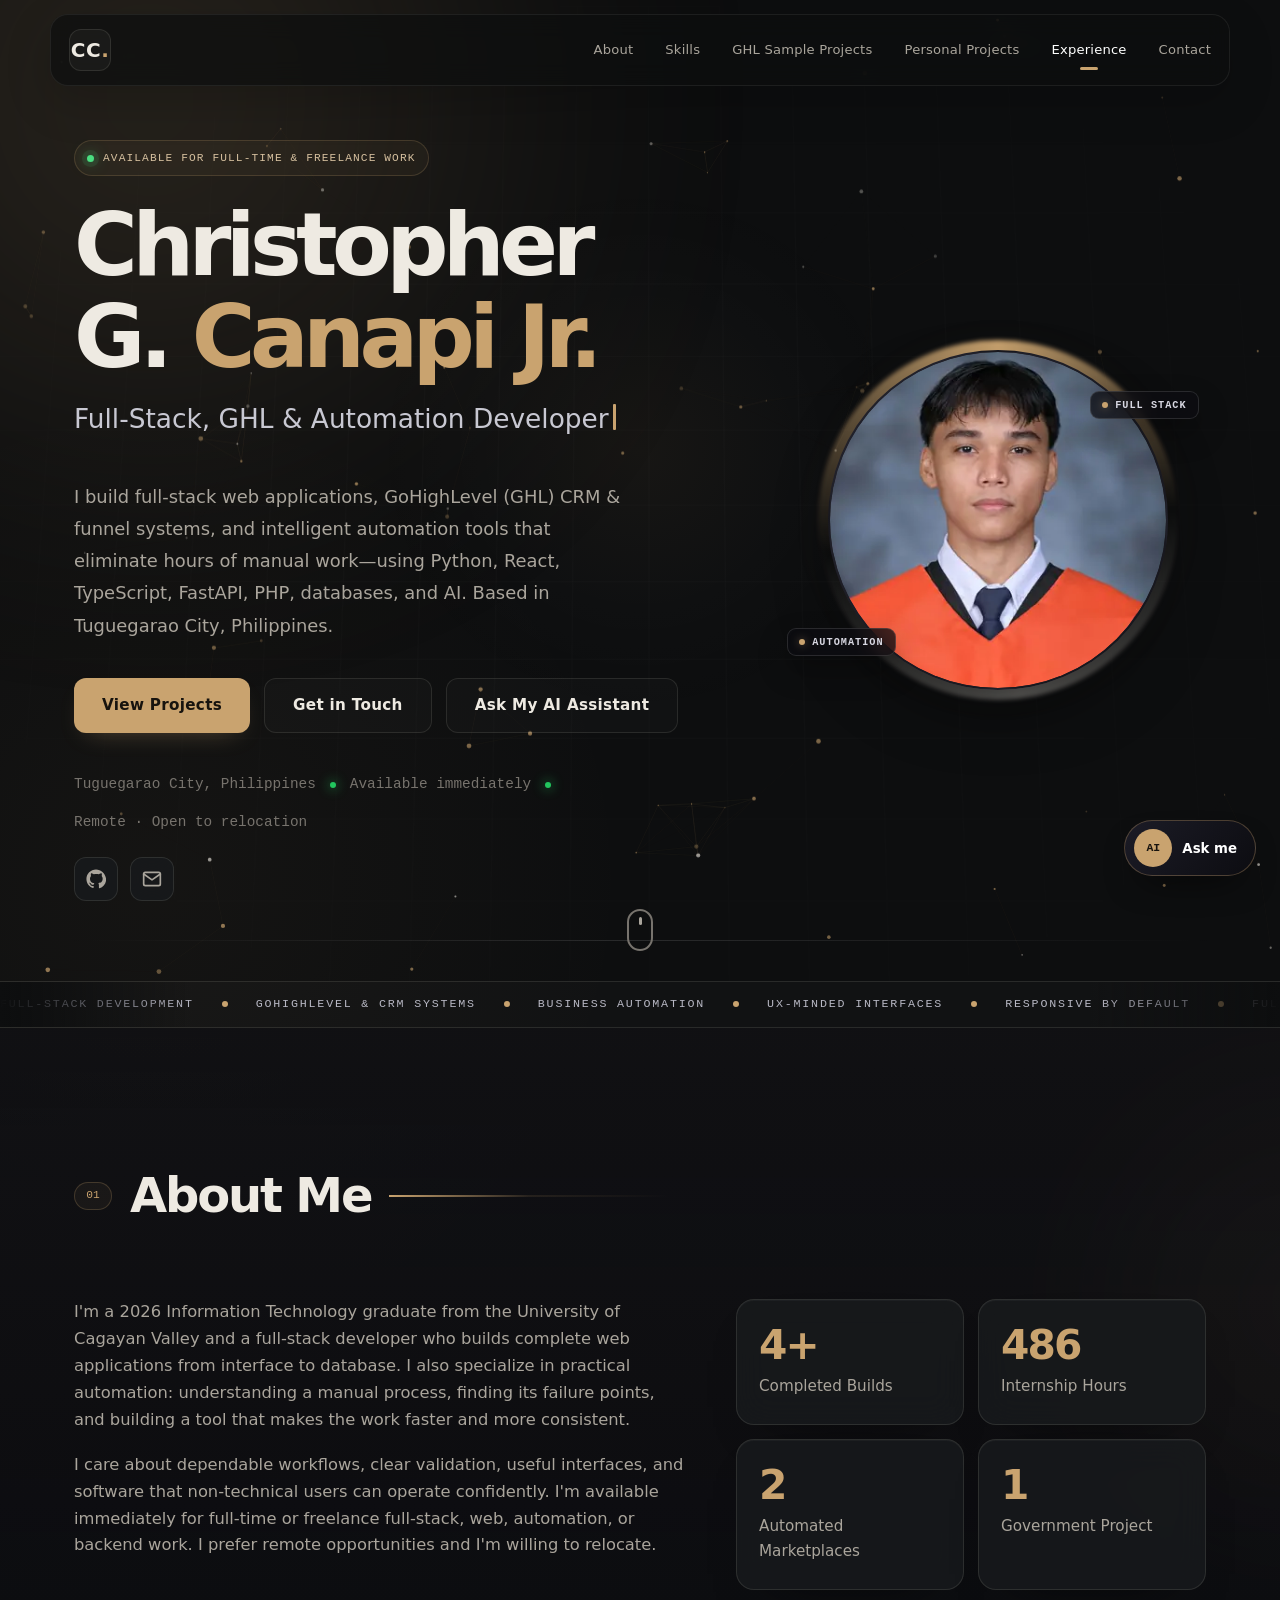
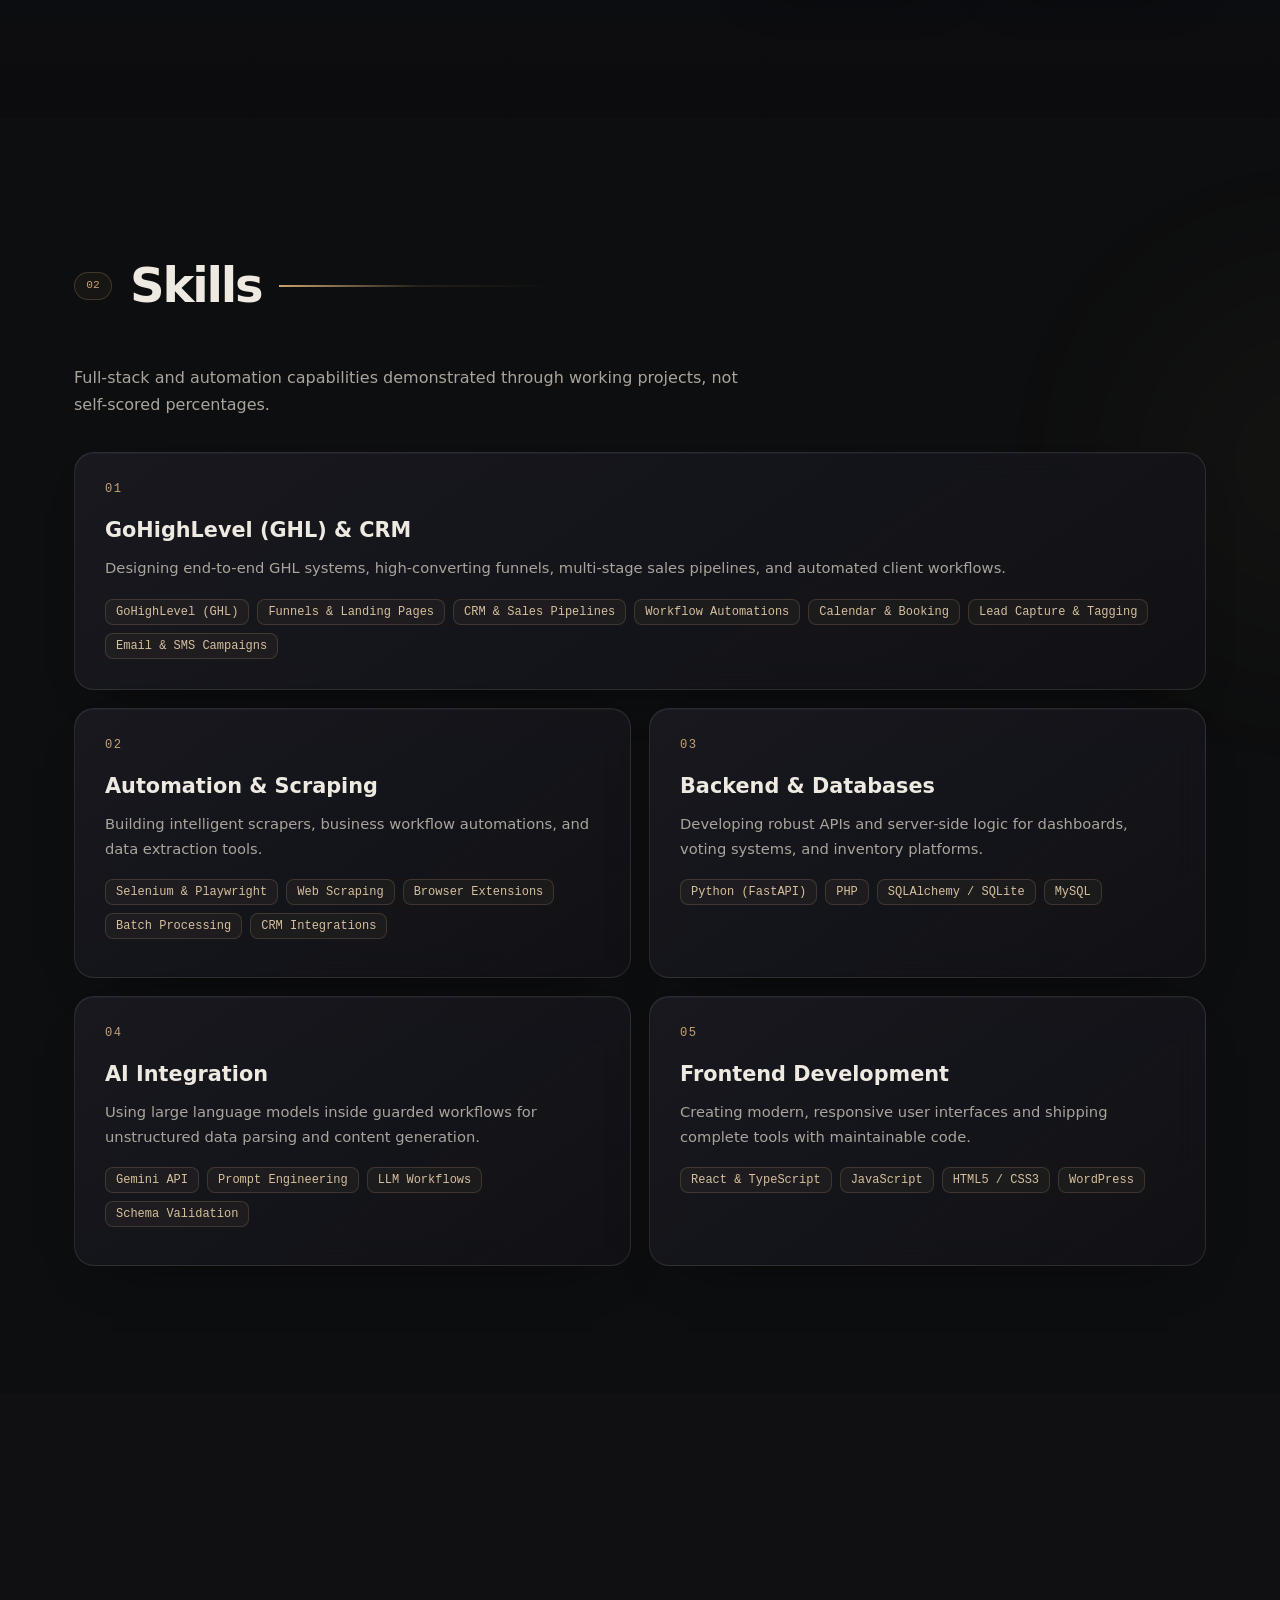
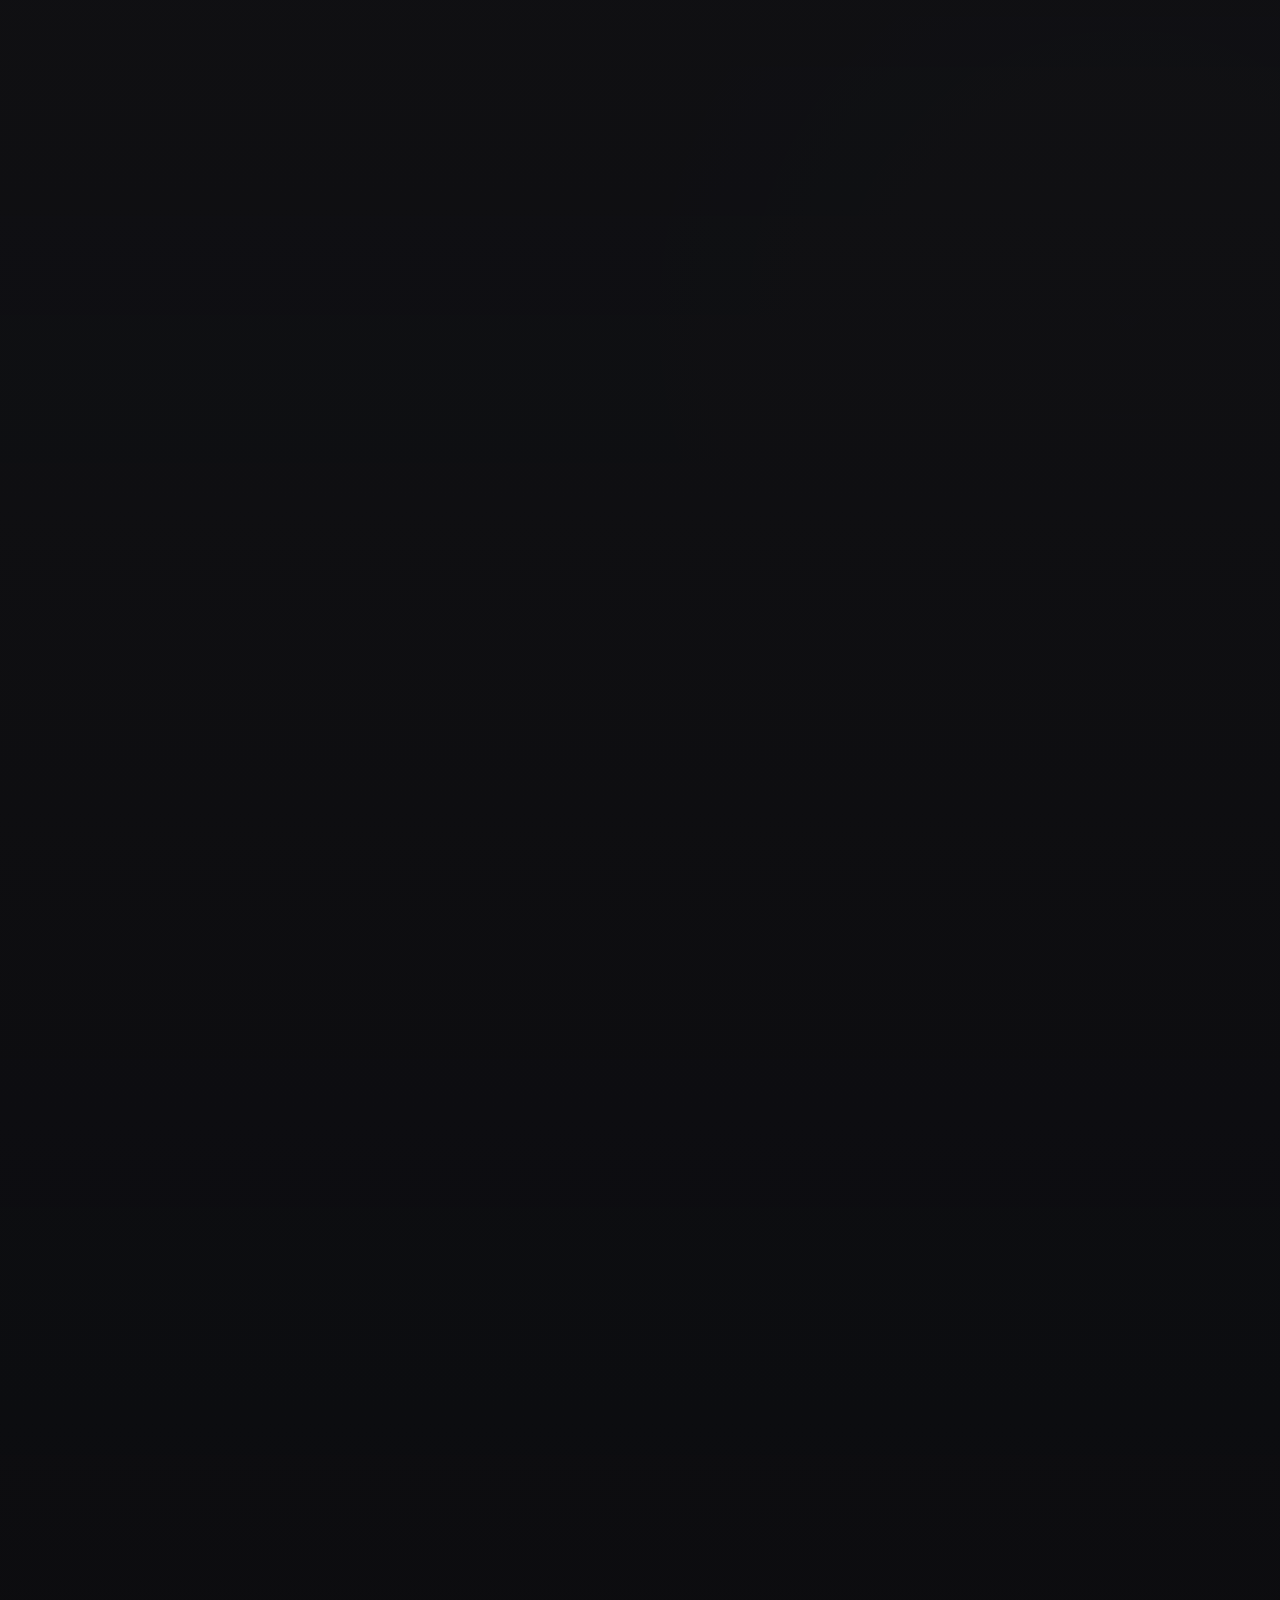
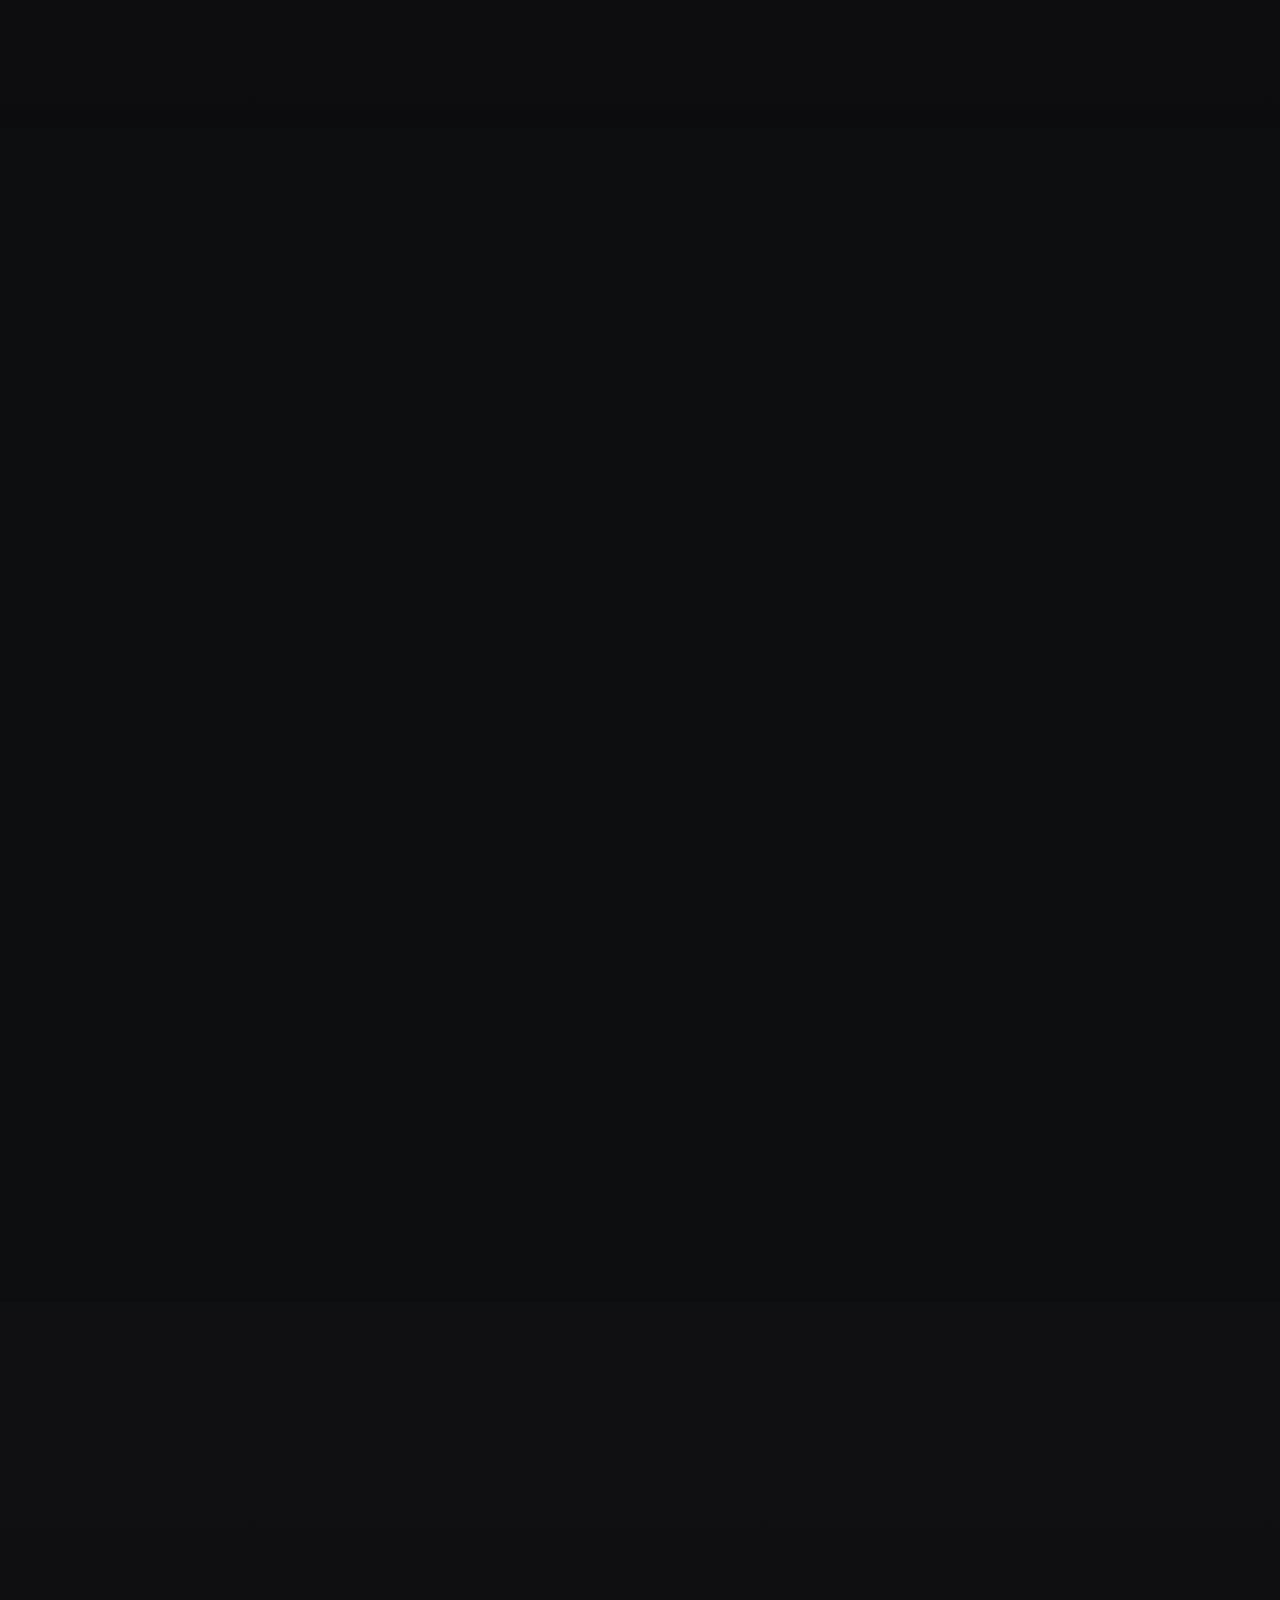
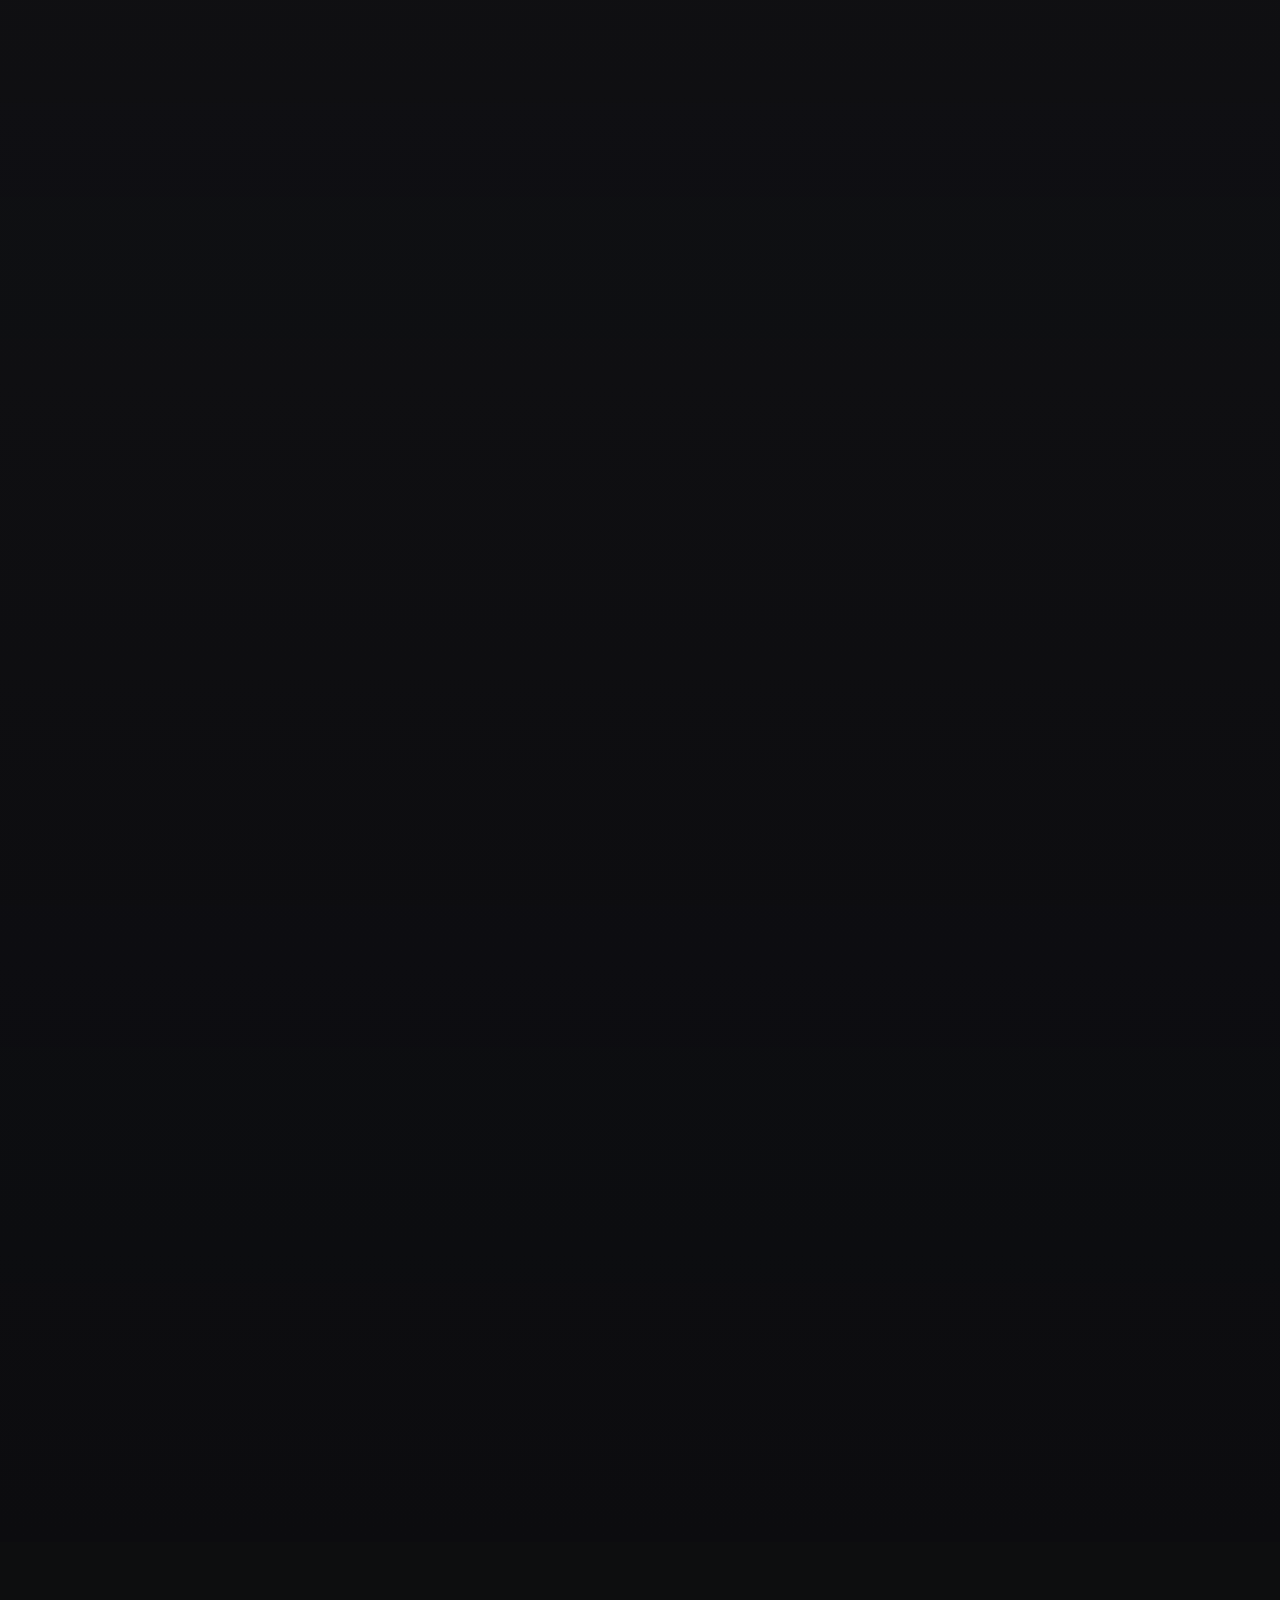
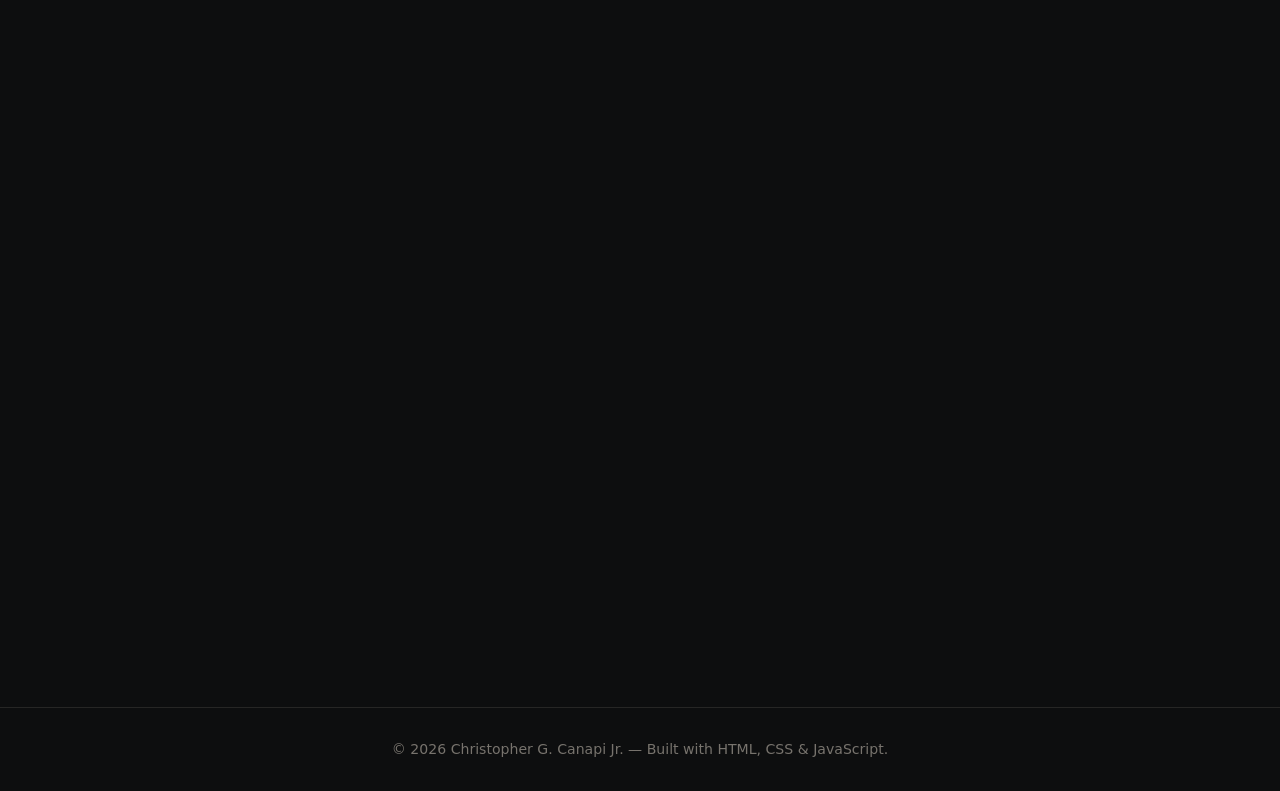
==== commit a05551c5: "Add AuraGlow MedSpa GHL AI Appointment Setter & Review Gate sample project" ====
--- a/index.html
+++ b/index.html
@@ -55,7 +55,7 @@
     <nav class="nav__links" id="navLinks">
       <a href="#about">About</a>
       <a href="#skills">Skills</a>
-      <a href="#ghl-project">GHL Sample Project</a>
+      <a href="#ghl-project">GHL Sample Projects</a>
       <a href="#projects">Personal Projects</a>
       <a href="#experience">Experience</a>
       <a href="#contact">Contact</a>
@@ -216,10 +216,65 @@
   <div class="container">
     <div class="section__head reveal">
       <span class="section__num">03</span>
-      <h2 class="section__title">GHL Sample Project</h2>
+      <h2 class="section__title">GHL Sample Projects</h2>
       <div class="section__line"></div>
     </div>
     <div class="projects__grid">
+      <article class="project project--featured reveal" data-tilt>
+        <div class="project__cover project__cover--gallery" data-gallery aria-label="AuraGlow MedSpa GoHighLevel AI &amp; Automation screens">
+          <img class="gallery__img is-active" src="assets/auraglow-1-home.png" alt="AuraGlow MedSpa — Luxury Dark &amp; Gold VIP Voucher Landing Page" loading="lazy" decoding="async">
+          <img class="gallery__img" src="assets/auraglow-2-treatments.png" alt="AuraGlow MedSpa — Signature Treatments &amp; Austin Patient Reviews" loading="lazy" decoding="async">
+          <img class="gallery__img" src="assets/auraglow-3-form.png" alt="AuraGlow MedSpa — Custom-Styled VIP Voucher Lead Form" loading="lazy" decoding="async">
+          <img class="gallery__img" src="assets/auraglow-4-voucher.png" alt="AuraGlow MedSpa — Instant AURA-VIP-99 Voucher Confirmation Card" loading="lazy" decoding="async">
+          <img class="gallery__img" src="assets/auraglow-5-calendar.png" alt="AuraGlow MedSpa — 45-Minute Treatment Booking Calendar" loading="lazy" decoding="async">
+          <img class="gallery__img" src="assets/auraglow-6-ai-chat.png" alt="AuraGlow MedSpa — Chloe Live Chat AI Concierge Booking Appointments" loading="lazy" decoding="async">
+          <img class="gallery__img" src="assets/auraglow-7-email.png" alt="AuraGlow MedSpa — Automated Dark &amp; Gold VIP Voucher Email" loading="lazy" decoding="async">
+          <img class="gallery__img" src="assets/auraglow-8-pipeline.png" alt="GoHighLevel CRM — 5-Stage AuraGlow Patient Pipeline" loading="lazy" decoding="async">
+          <img class="gallery__img" src="assets/auraglow-9-workflows.png" alt="GoHighLevel Automation — 6 Published MedSpa &amp; AI Workflows" loading="lazy" decoding="async">
+          <div class="gallery__dots" role="tablist" aria-label="AuraGlow MedSpa GHL gallery screens">
+            <button class="gallery__dot is-active" type="button" aria-label="Show Landing Page"></button>
+            <button class="gallery__dot" type="button" aria-label="Show Treatments and Reviews"></button>
+            <button class="gallery__dot" type="button" aria-label="Show Voucher Lead Form"></button>
+            <button class="gallery__dot" type="button" aria-label="Show Voucher Confirmation"></button>
+            <button class="gallery__dot" type="button" aria-label="Show Booking Calendar"></button>
+            <button class="gallery__dot" type="button" aria-label="Show Live Chat AI Concierge"></button>
+            <button class="gallery__dot" type="button" aria-label="Show Automated Email"></button>
+            <button class="gallery__dot" type="button" aria-label="Show Patient Pipeline"></button>
+            <button class="gallery__dot" type="button" aria-label="Show Published Workflows"></button>
+          </div>
+          <span class="project__badge">GHL Sample Project · AI</span>
+        </div>
+        <div class="project__body">
+          <p class="project__eyebrow">Sample Build &middot; GoHighLevel Conversation AI, DBR &amp; Reputation Management</p>
+          <h3>AuraGlow MedSpa — AI Appointment Setter &amp; Review Gate (Sample Project)</h3>
+          <p>
+            A complete GoHighLevel (GHL) AI &amp; automation sample build for a fictional Austin, TX medspa. Features a custom dark-and-gold 2-page funnel, a Live Chat Conversation AI concierge (Chloe) that qualifies patients and books directly onto the calendar, missed-call &amp; database reactivation (DBR) campaigns, 24h/2h appointment reminders, no-show recovery, and a conditional 1–5 star review gate routing happy patients to Google Reviews.
+          </p>
+          <div class="project__proof" aria-label="AuraGlow GHL build highlights">
+            <div>
+              <strong>6</strong>
+              <span>Published Workflows</span>
+            </div>
+            <div>
+              <strong>AI Bot</strong>
+              <span>Auto Calendar Booking</span>
+            </div>
+            <div>
+              <strong>1–5★</strong>
+              <span>Smart Review Gate</span>
+            </div>
+          </div>
+          <ul class="project__tags">
+            <li>GoHighLevel (GHL)</li><li>Conversation AI</li><li>Live Chat Widget</li><li>Database Reactivation</li><li>Review Gate</li><li>5-Stage Pipeline</li><li>HTML Email Automation</li>
+          </ul>
+          <div class="project__actions">
+            <a class="project__btn project__btn--primary" href="assets/ghl-auraglow-demo.mp4" target="_blank" rel="noopener" aria-label="Watch AuraGlow MedSpa GoHighLevel video demo">
+              <svg viewBox="0 0 24 24" fill="none" stroke="currentColor" stroke-width="2" stroke-linecap="round" stroke-linejoin="round"><polygon points="5 3 19 12 5 21 5 3"/></svg>
+              <span>Watch Video Demo</span>
+            </a>
+          </div>
+        </div>
+      </article>
       <article class="project project--featured reveal" data-tilt>
         <div class="project__cover project__cover--gallery" data-gallery aria-label="Prime Realty GoHighLevel CRM &amp; Funnel screens">
           <img class="gallery__img is-active" src="assets/ghl-1-website.png" alt="Prime Realty — Real Estate Hero &amp; Landing Page" loading="lazy" decoding="async">
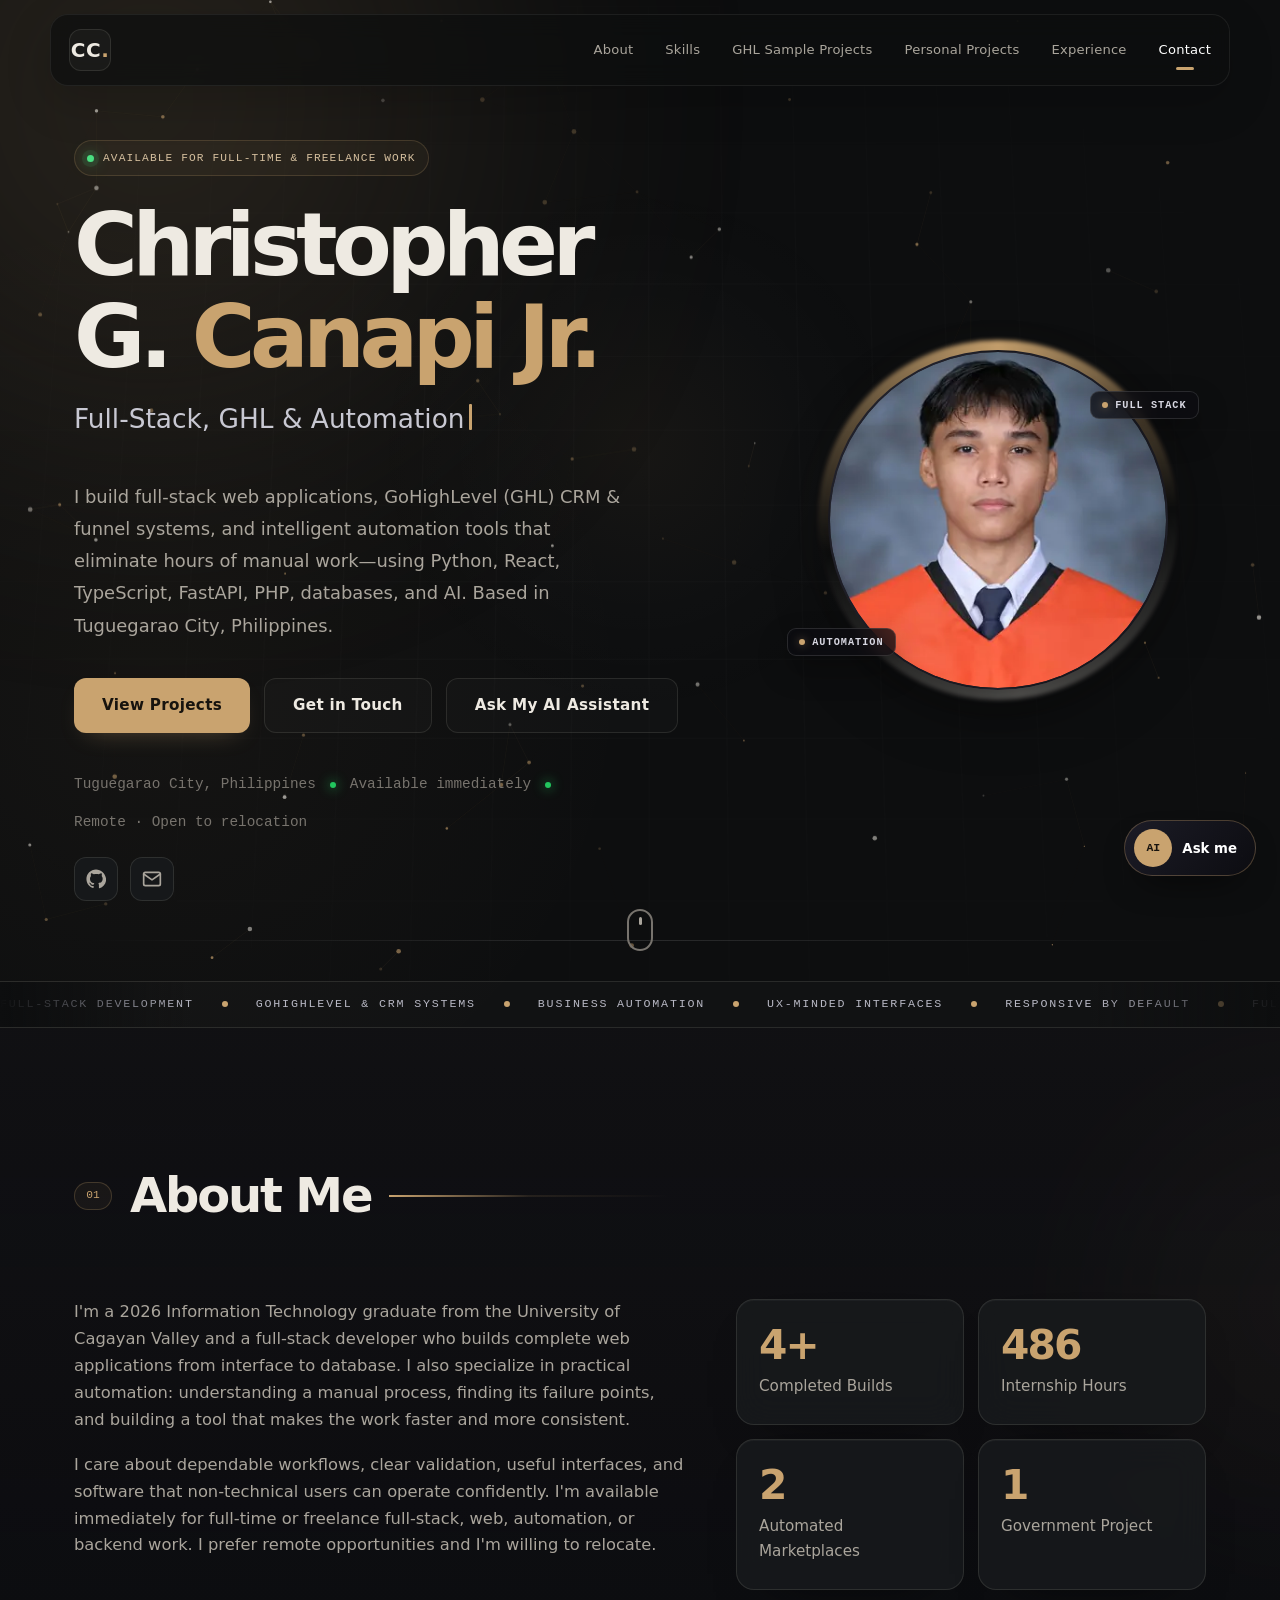
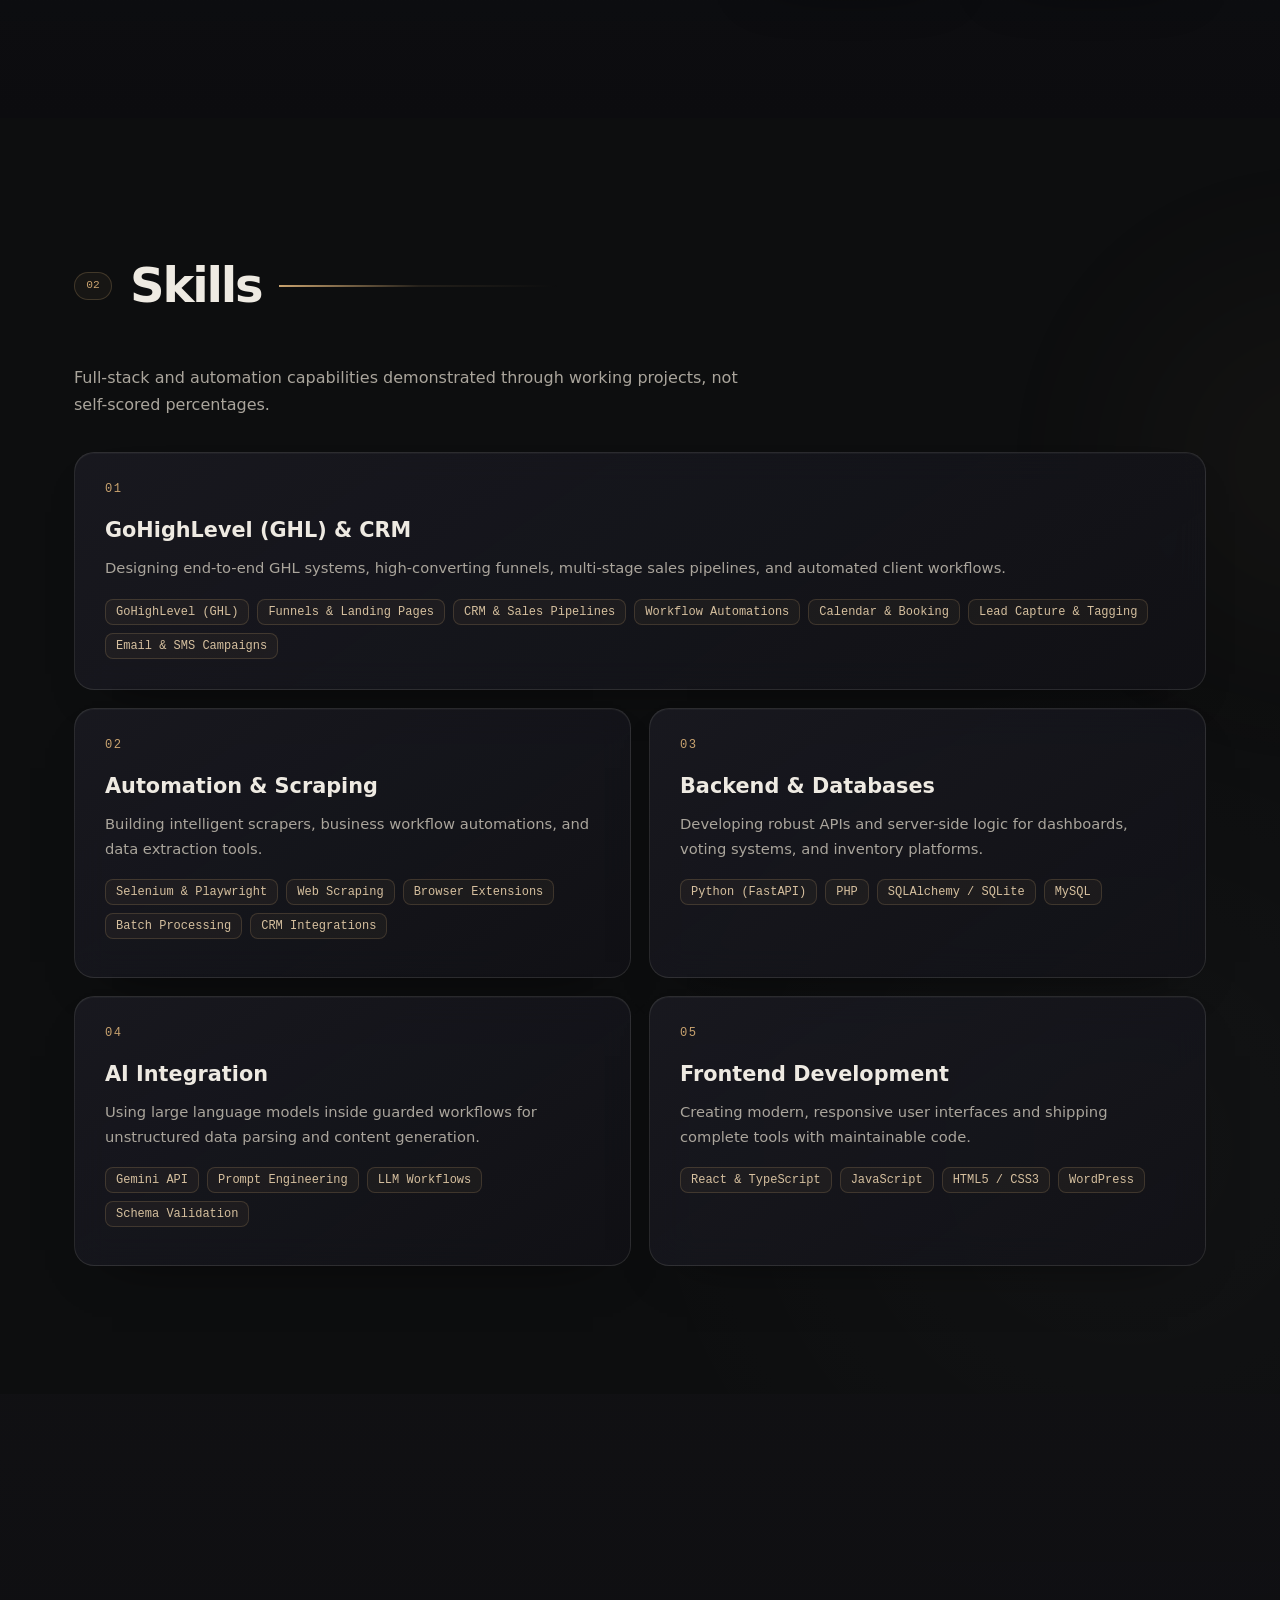
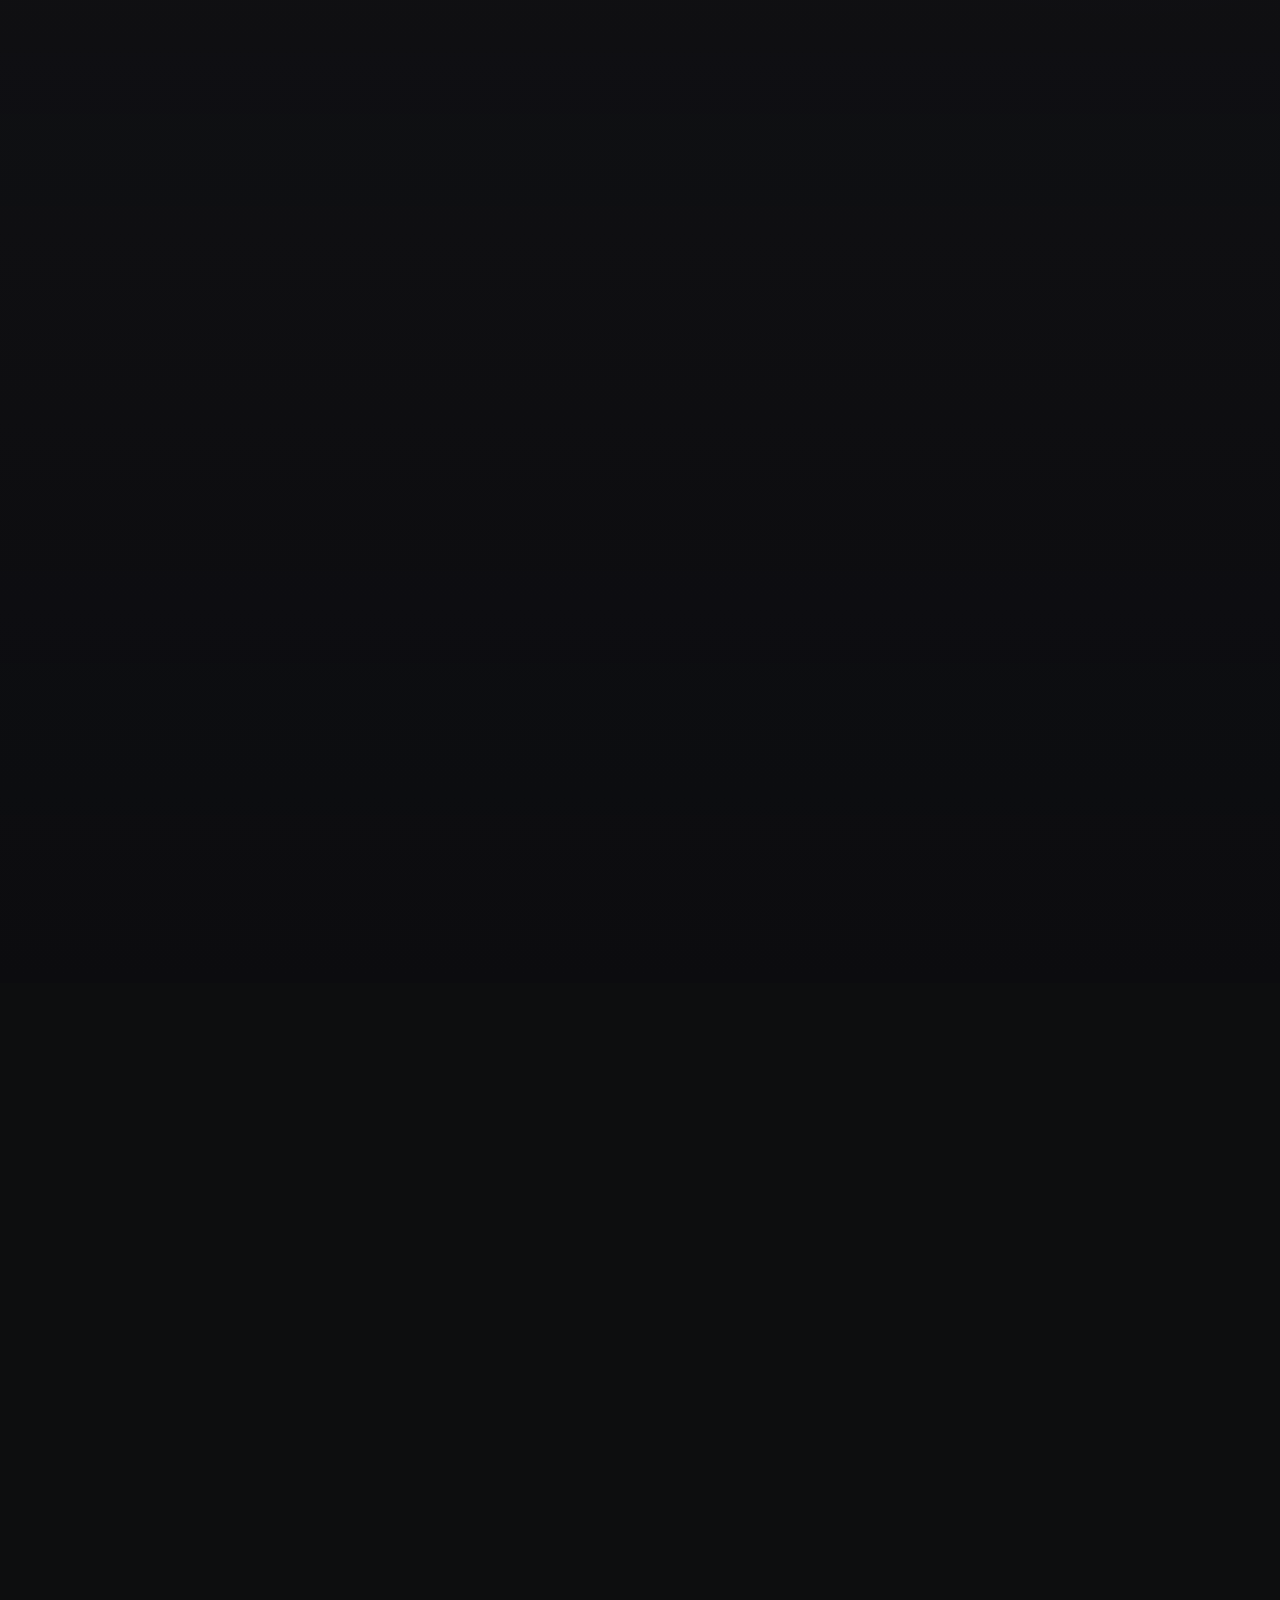
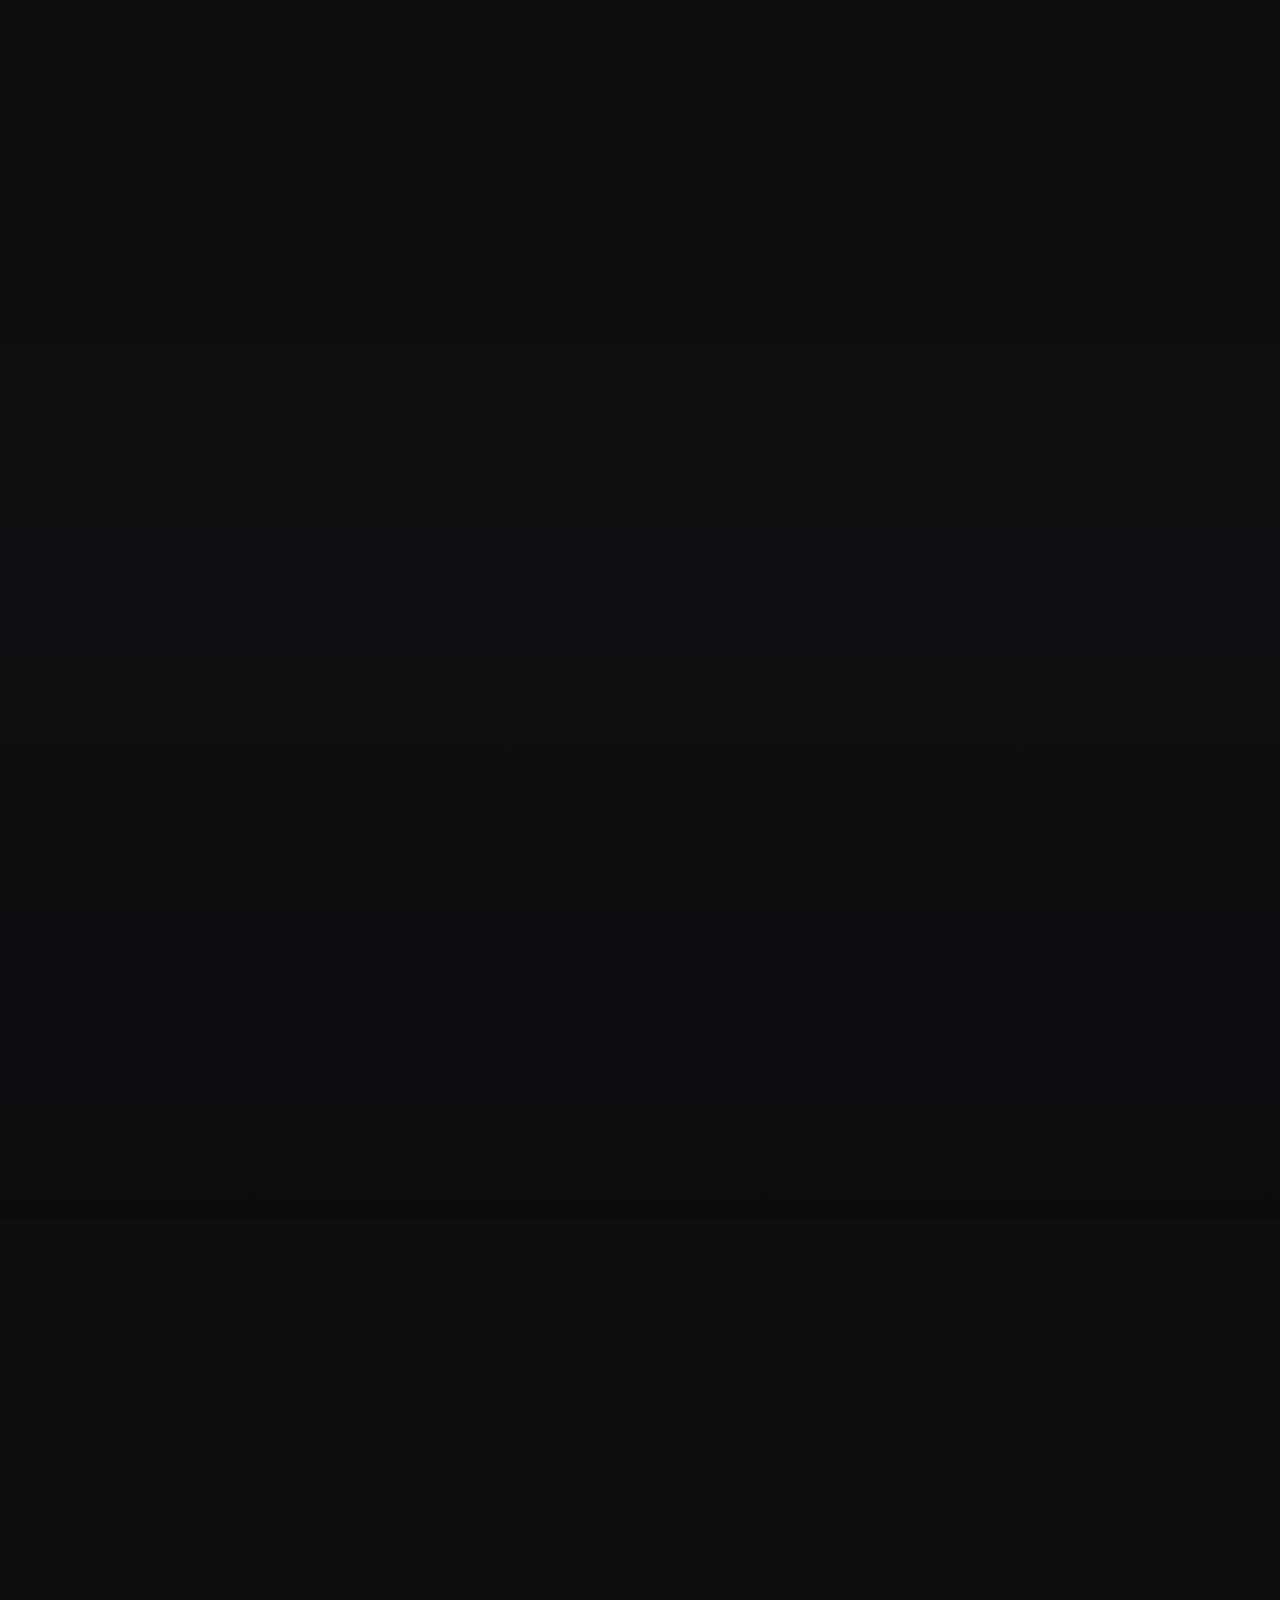
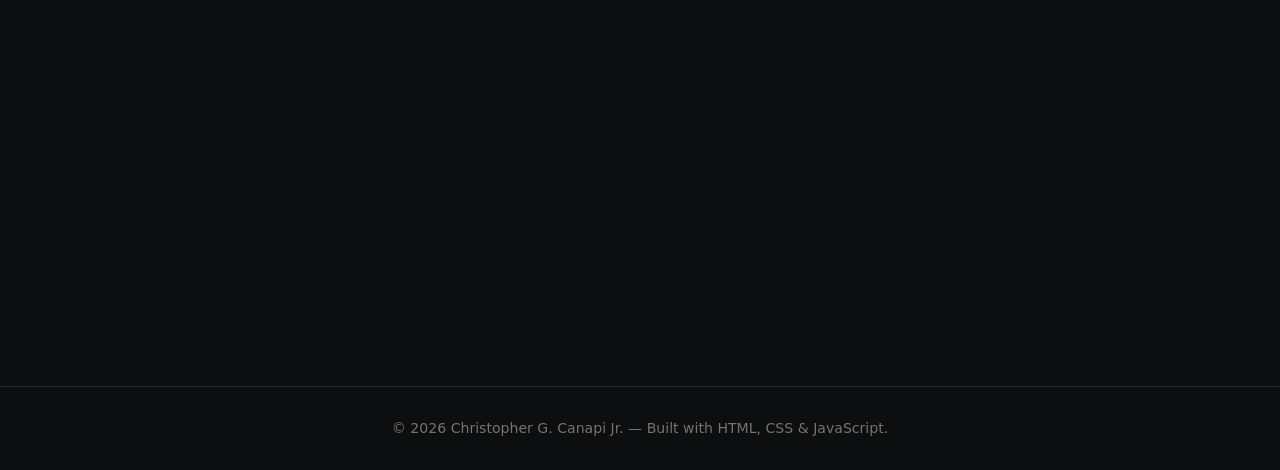
==== commit 7cdbe0d3: "Switch project sections to compact numbered tabs to reduce vertical scroll" ====
--- a/index.html
+++ b/index.html
@@ -219,8 +219,19 @@
       <h2 class="section__title">GHL Sample Projects</h2>
       <div class="section__line"></div>
     </div>
-    <div class="projects__grid">
-      <article class="project project--featured reveal" data-tilt>
+    <div data-project-tabs>
+      <div class="project-tabs" role="tablist" aria-label="GHL Sample Projects">
+        <button class="project-tab is-active" type="button" role="tab" aria-selected="true" data-target="ghl-1">
+          <span class="project-tab__num">01</span>
+          <span>AuraGlow MedSpa (AI + Review Gate)</span>
+        </button>
+        <button class="project-tab" type="button" role="tab" aria-selected="false" data-target="ghl-2">
+          <span class="project-tab__num">02</span>
+          <span>Prime Realty (Funnel &amp; CRM)</span>
+        </button>
+      </div>
+      <div class="projects__grid">
+      <article class="project project--featured project-panel is-active reveal" data-panel="ghl-1" data-tilt>
         <div class="project__cover project__cover--gallery" data-gallery aria-label="AuraGlow MedSpa GoHighLevel AI &amp; Automation screens">
           <img class="gallery__img is-active" src="assets/auraglow-1-home.png" alt="AuraGlow MedSpa — Luxury Dark &amp; Gold VIP Voucher Landing Page" loading="lazy" decoding="async">
           <img class="gallery__img" src="assets/auraglow-2-treatments.png" alt="AuraGlow MedSpa — Signature Treatments &amp; Austin Patient Reviews" loading="lazy" decoding="async">
@@ -275,7 +286,7 @@
           </div>
         </div>
       </article>
-      <article class="project project--featured reveal" data-tilt>
+      <article class="project project--featured project-panel reveal" data-panel="ghl-2" data-tilt>
         <div class="project__cover project__cover--gallery" data-gallery aria-label="Prime Realty GoHighLevel CRM &amp; Funnel screens">
           <img class="gallery__img is-active" src="assets/ghl-1-website.png" alt="Prime Realty — Real Estate Hero &amp; Landing Page" loading="lazy" decoding="async">
           <img class="gallery__img" src="assets/ghl-2-listings.png" alt="Prime Realty — Featured Property Listings Showcase" loading="lazy" decoding="async">
@@ -329,6 +340,7 @@
         </div>
       </article>
     </div>
+    </div>
   </div>
 </section>
 
@@ -339,8 +351,19 @@
       <h2 class="section__title">Personal Projects</h2>
       <div class="section__line"></div>
     </div>
-    <div class="projects__grid projects__grid--2x2">
-      <article class="project reveal" data-tilt>
+    <div data-project-tabs>
+      <div class="project-tabs" role="tablist" aria-label="Personal Projects">
+        <button class="project-tab is-active" type="button" role="tab" aria-selected="true" data-target="pers-1">
+          <span class="project-tab__num">01</span>
+          <span>SHEIN &amp; Temu Automation</span>
+        </button>
+        <button class="project-tab" type="button" role="tab" aria-selected="false" data-target="pers-2">
+          <span class="project-tab__num">02</span>
+          <span>AI Job Aggregator</span>
+        </button>
+      </div>
+      <div class="projects__grid">
+      <article class="project project--featured project-panel is-active reveal" data-panel="pers-1" data-tilt>
         <div class="project__cover project__cover--gallery" data-gallery aria-label="SHEIN and Temu product listing automation screens">
           <img class="gallery__img is-active" src="assets/automation-workspace.webp" alt="SHEIN &amp; Temu Automation — Batch Workspace Screen" width="1200" height="835" loading="lazy" decoding="async">
           <img class="gallery__img" src="assets/automation-batches.webp" alt="SHEIN &amp; Temu Automation — Product Codes &amp; Batch Controls" width="1200" height="288" loading="lazy" decoding="async">
@@ -375,7 +398,7 @@
         </div>
       </article>
 
-      <article class="project reveal" data-tilt>
+      <article class="project project--featured project-panel reveal" data-panel="pers-2" data-tilt>
         <div class="project__cover project__cover--gallery" data-gallery aria-label="AI Job Aggregator screens">
           <img class="gallery__img is-active" src="assets/jobagg-1.png" alt="AI Job Aggregator — Dashboard &amp; Analytics Screen" loading="lazy" decoding="async">
           <img class="gallery__img" src="assets/jobagg-2.png" alt="AI Job Aggregator — Application Pipeline Screen" loading="lazy" decoding="async">
@@ -418,10 +441,25 @@
       <div class="section__line"></div>
     </div>
     
-    <div class="projects__grid projects__grid--2x2">
+    <div data-project-tabs>
+      <div class="project-tabs" role="tablist" aria-label="Experience and Work Projects">
+        <button class="project-tab is-active" type="button" role="tab" aria-selected="true" data-target="exp-1">
+          <span class="project-tab__num">01</span>
+          <span>CIT Online Voting System</span>
+        </button>
+        <button class="project-tab" type="button" role="tab" aria-selected="false" data-target="exp-2">
+          <span class="project-tab__num">02</span>
+          <span>Cagayan Museum Website</span>
+        </button>
+        <button class="project-tab" type="button" role="tab" aria-selected="false" data-target="exp-3">
+          <span class="project-tab__num">03</span>
+          <span>Sales &amp; Inventory Tracker</span>
+        </button>
+      </div>
+      <div class="projects__grid">
     
       <!-- 1: CIT Online Voting System -->
-      <article class="project reveal" data-tilt>
+      <article class="project project--featured project-panel is-active reveal" data-panel="exp-1" data-tilt>
         <div class="project__cover project__cover--gallery" data-gallery aria-label="CIT Online Voting System screens">
           <img class="gallery__img is-active" src="assets/cit-dashboard.webp" alt="CIT Voting System — Live Election Results &amp; Admin Dashboard" width="1200" height="579" loading="lazy" decoding="async">
           <img class="gallery__img" src="assets/cit-students.webp" alt="CIT Voting System — Student Voter Registration &amp; Verification" width="1200" height="574" loading="lazy" decoding="async">
@@ -453,7 +491,7 @@
 
 
       <!-- 3: Cagayan Museum Official Website -->
-      <article class="project reveal" data-tilt>
+      <article class="project project--featured project-panel reveal" data-panel="exp-2" data-tilt>
         <div class="project__cover project__cover--gallery" data-gallery aria-label="Cagayan Museum official website screens">
           <img class="gallery__img is-active" src="assets/address-wordpress%20(1).jpg" alt="Cagayan Museum — Official Website Location &amp; Exhibits Page" loading="lazy" decoding="async">
           <img class="gallery__img" src="assets/foot%20wordpress.jpg" alt="Cagayan Museum — Visitor Information &amp; Institutional Footer" loading="lazy" decoding="async">
@@ -476,7 +514,7 @@
       </article>
 
       <!-- 4: Sales & Inventory Tracker -->
-      <article class="project reveal" data-tilt>
+      <article class="project project--featured project-panel reveal" data-panel="exp-3" data-tilt>
         <div class="project__cover project__cover--gallery" data-gallery aria-label="Sales and Inventory Tracker screens">
           <img class="gallery__img is-active" src="assets/sales-dashboard.webp" alt="Sales &amp; Inventory Tracker — Daily Revenue &amp; Stock Dashboard" width="1200" height="578" loading="lazy" decoding="async">
           <img class="gallery__img" src="assets/sales-products.webp" alt="Sales &amp; Inventory Tracker — SKU &amp; Product Stock Management" width="1200" height="583" loading="lazy" decoding="async">
@@ -499,6 +537,7 @@
         </div>
       </article>
 
+    </div>
     </div>
   </div>
 </section>
--- a/styles.css
+++ b/styles.css
@@ -1160,3 +1160,63 @@
 @media (min-width: 721px) { .skills__grid > .skill-group:first-child:nth-last-child(odd) { grid-column: 1 / -1; min-height: auto; } }
 @media (min-width: 800px) { .projects__grid--2x2 { grid-template-columns: repeat(2, 1fr) !important; } }
 
+/* ===== Numbered Project Tabs (Compact Switcher) ===== */
+.project-tabs {
+  display: flex;
+  flex-wrap: wrap;
+  gap: 10px;
+  margin-bottom: 20px;
+}
+.project-tab {
+  display: inline-flex;
+  align-items: center;
+  gap: 10px;
+  padding: 10px 16px;
+  border-radius: 10px;
+  background: var(--surface);
+  border: 1px solid var(--border);
+  color: var(--text-dim);
+  font: 500 .86rem/1.2 'Inter', sans-serif;
+  cursor: pointer;
+  transition: border-color .2s, background .2s, color .2s, transform .2s;
+}
+.project-tab:hover {
+  border-color: rgba(201,163,111,.45);
+  color: var(--text);
+  transform: translateY(-1px);
+}
+.project-tab.is-active {
+  background: rgba(201,163,111,.12);
+  border-color: #c9a36f;
+  color: var(--text);
+  box-shadow: 0 8px 24px -14px rgba(201,163,111,.6);
+}
+.project-tab__num {
+  display: inline-flex;
+  align-items: center;
+  justify-content: center;
+  padding: 3px 7px;
+  border-radius: 6px;
+  background: rgba(201,163,111,.12);
+  color: #c9a36f;
+  font: 700 .72rem/1 'JetBrains Mono', monospace;
+}
+.project-tab.is-active .project-tab__num {
+  background: #c9a36f;
+  color: #17130e;
+}
+.project-panel {
+  display: none !important;
+}
+.project-panel.is-active {
+  display: grid !important;
+  animation: tabFadeIn .25s ease;
+}
+@keyframes tabFadeIn {
+  from { opacity: 0; transform: translateY(6px); }
+  to { opacity: 1; transform: translateY(0); }
+}
+@media (max-width: 720px) {
+  .project-tab { padding: 8px 12px; font-size: .8rem; }
+}
+
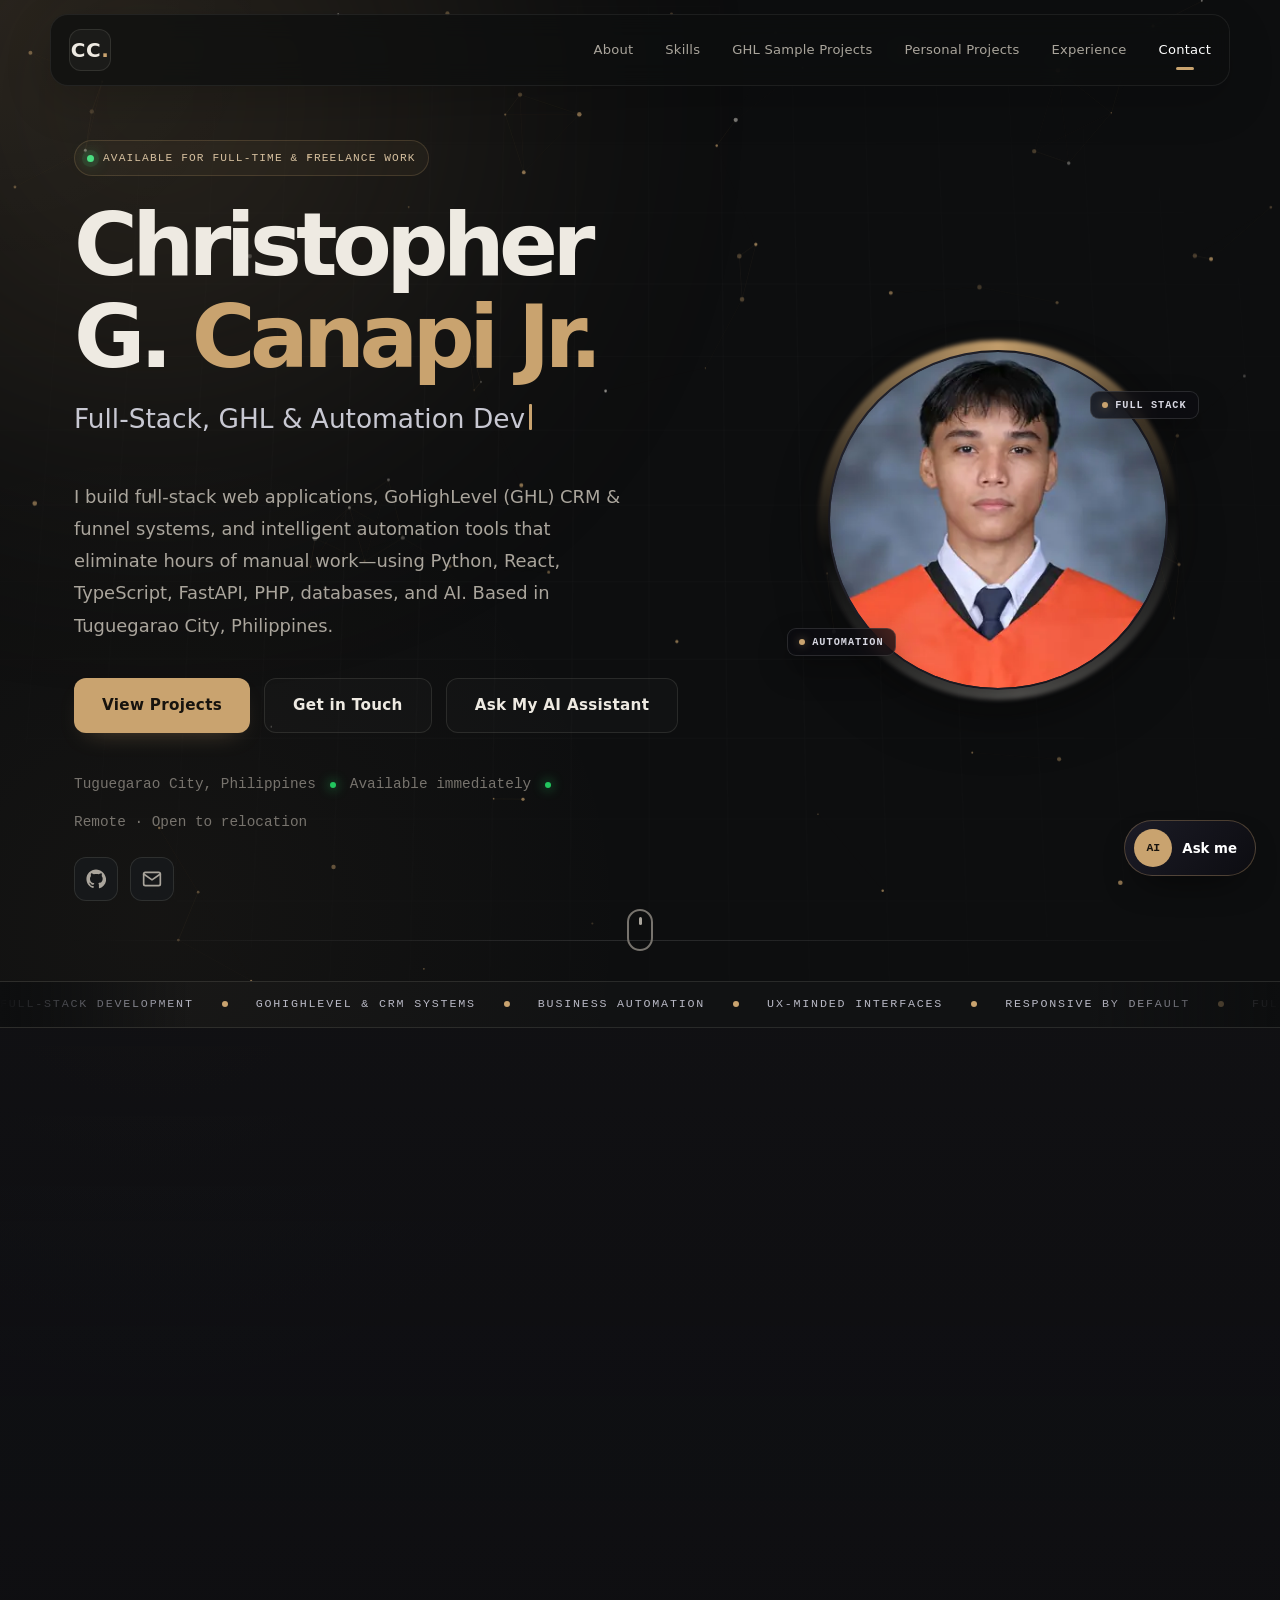
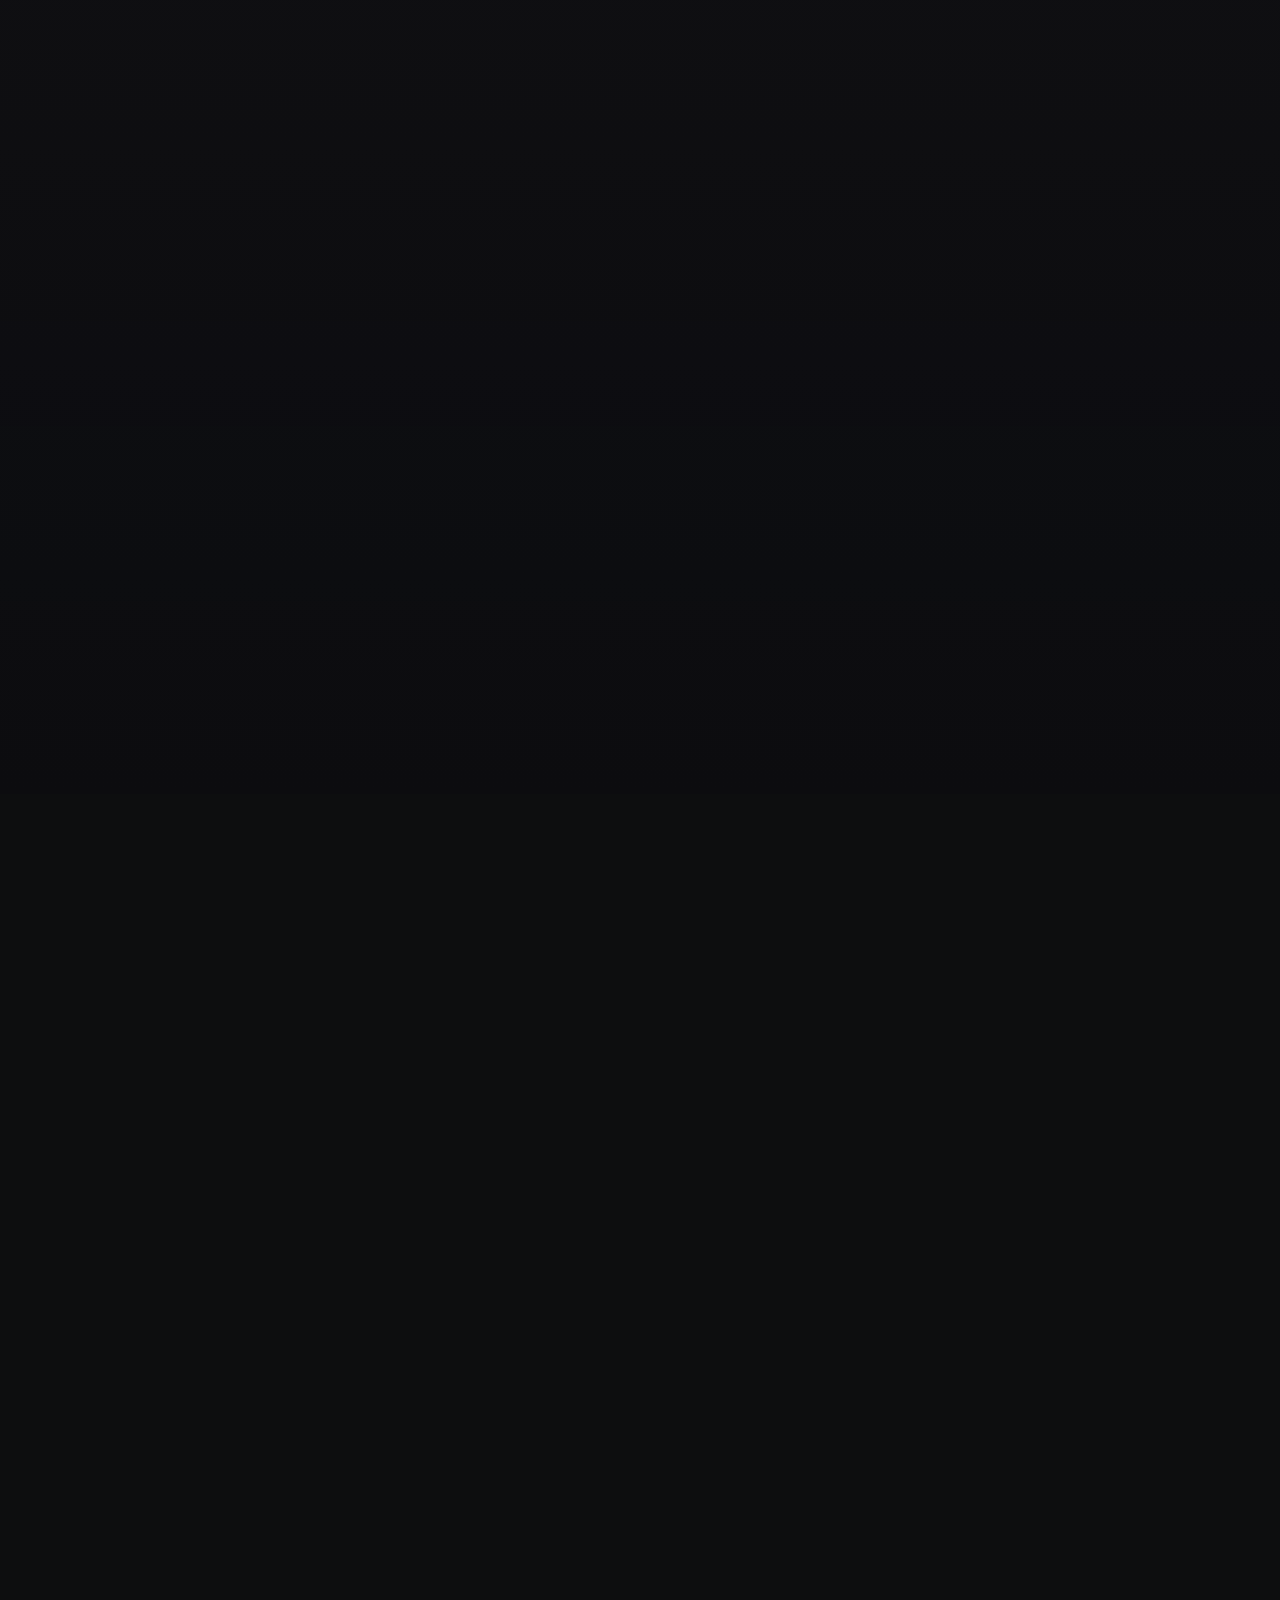
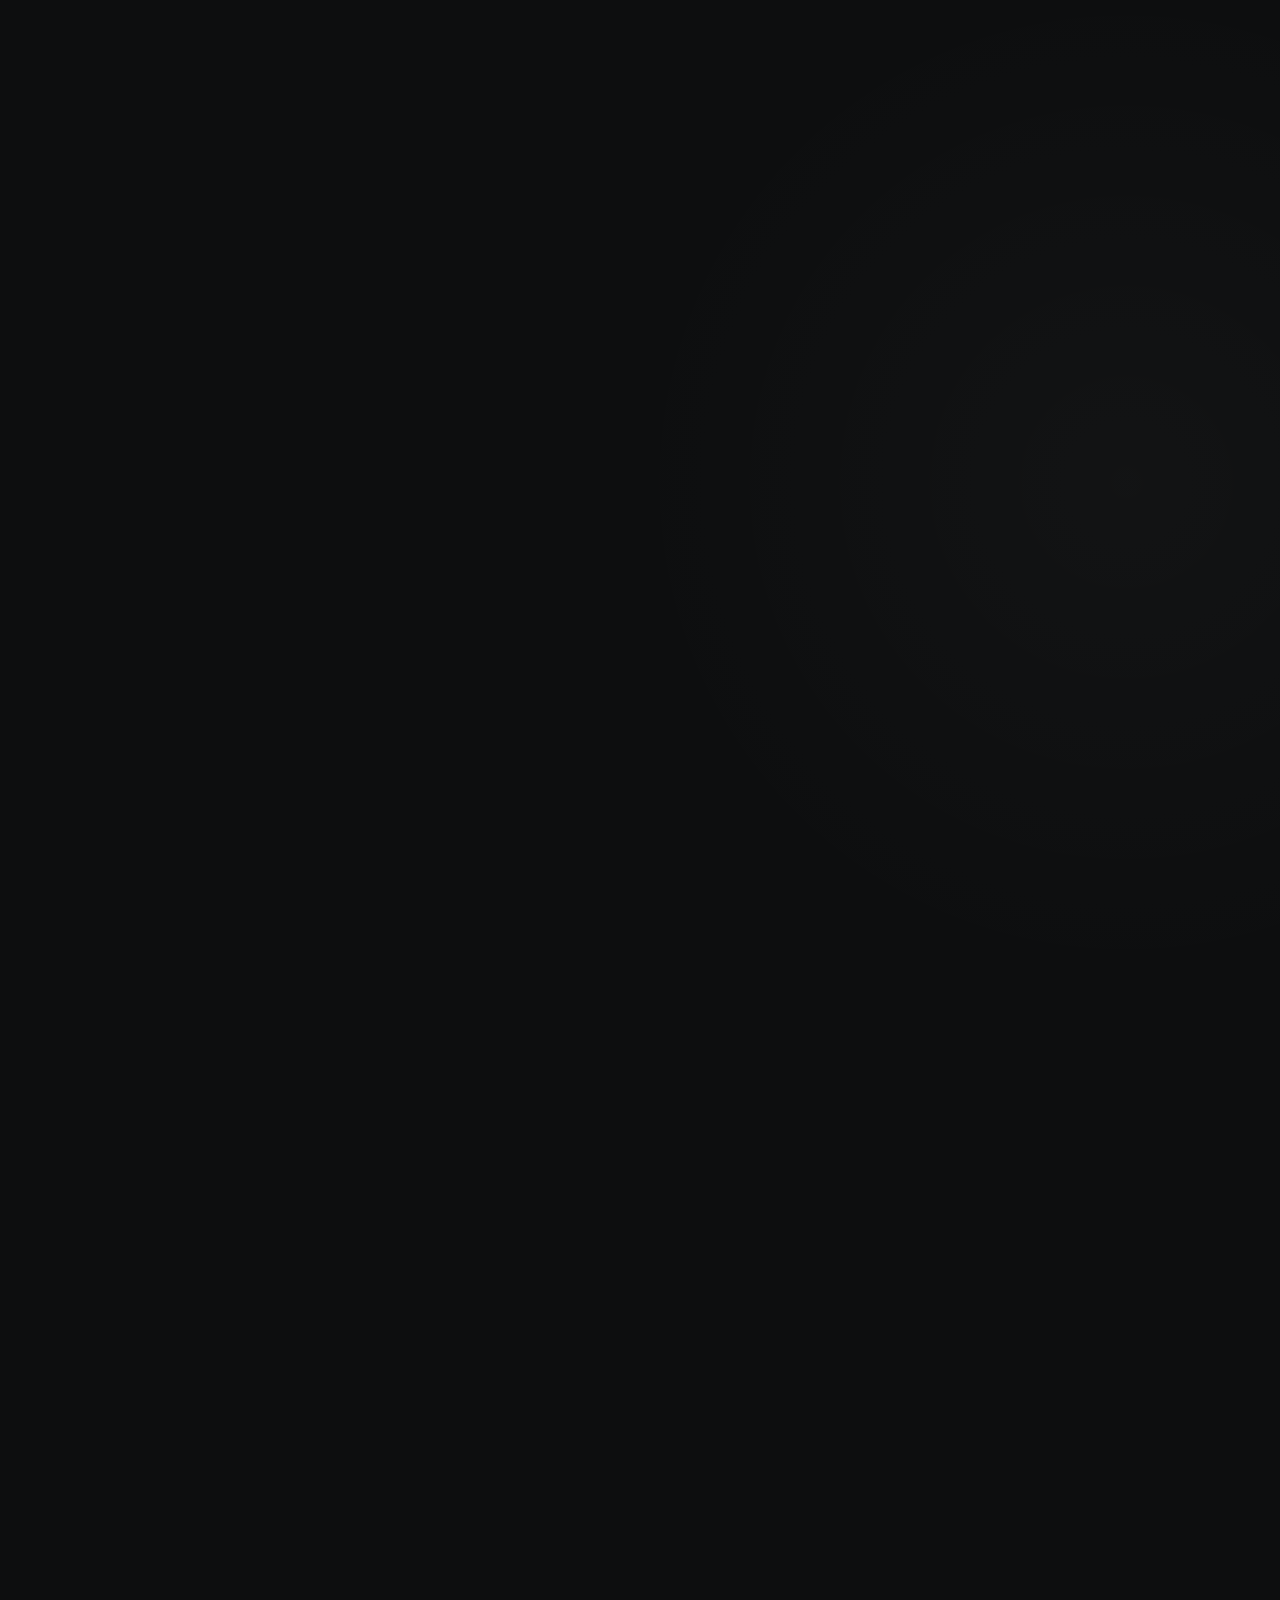
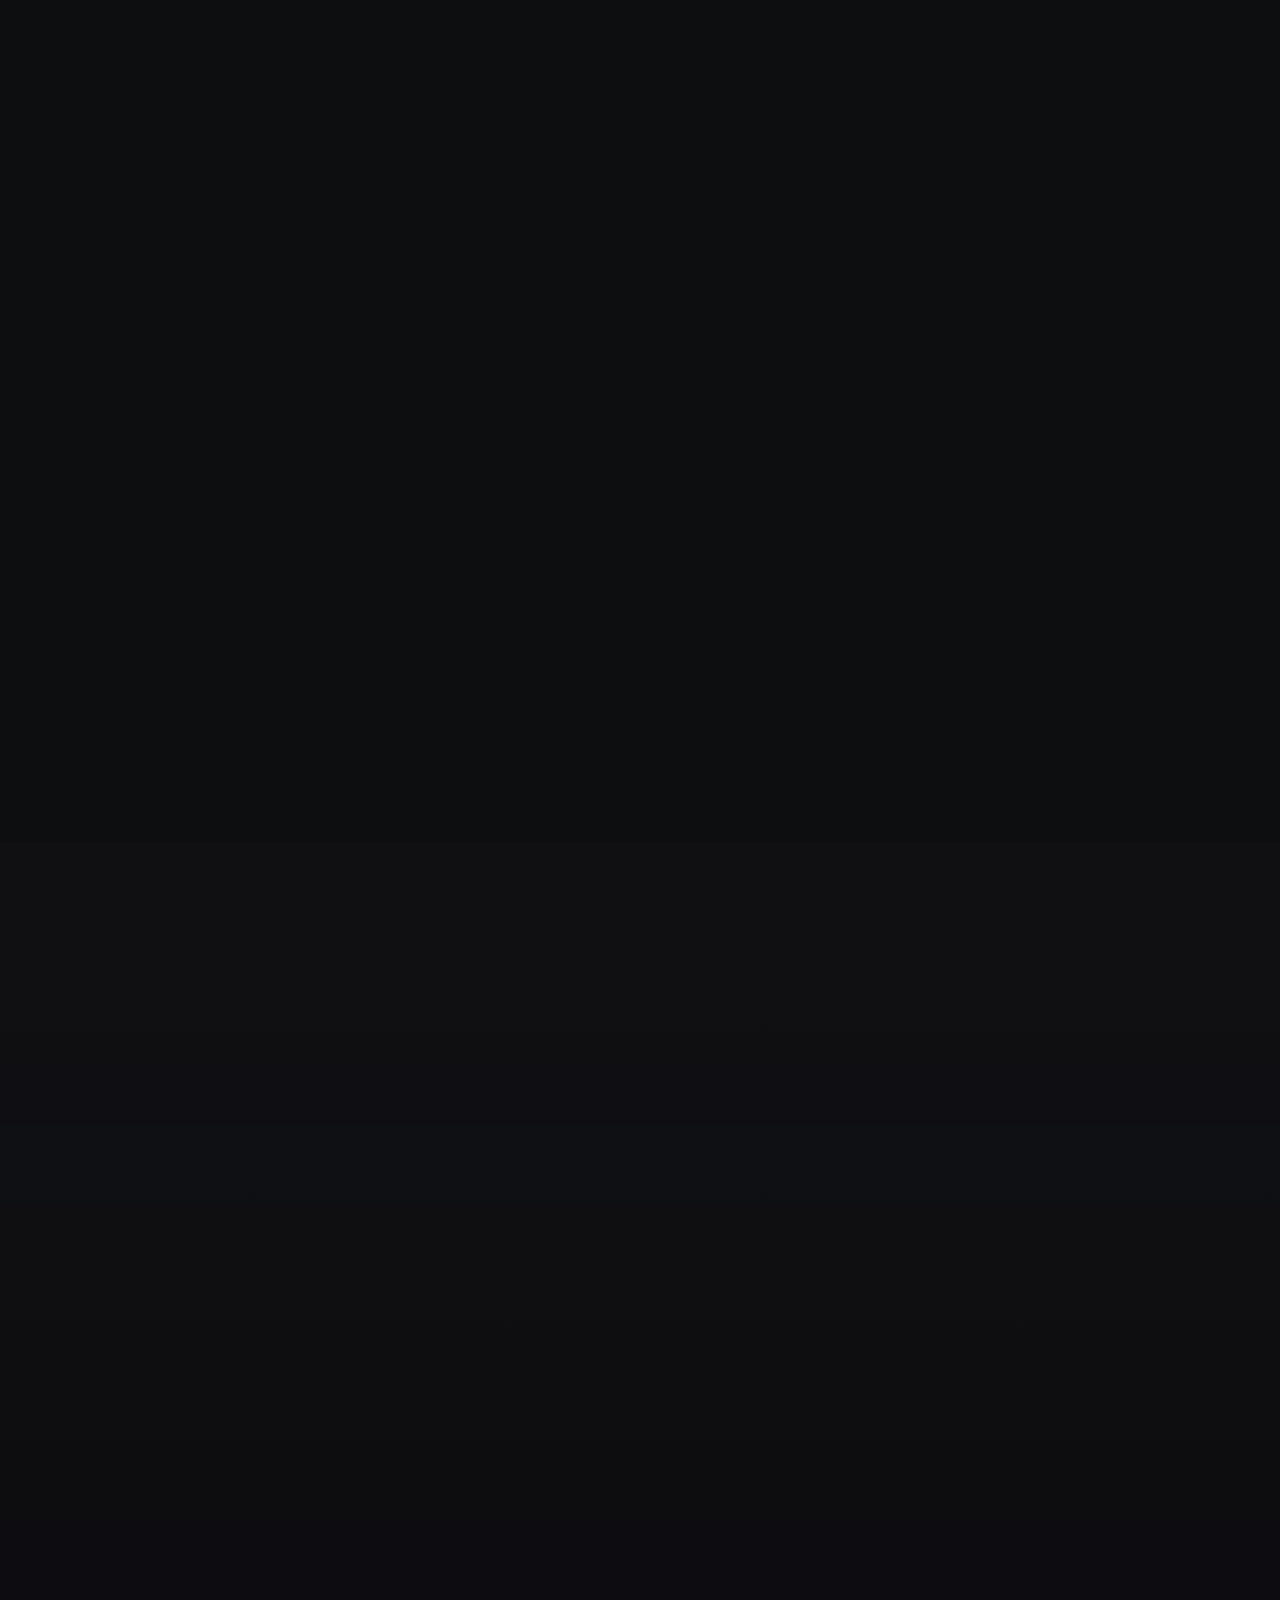
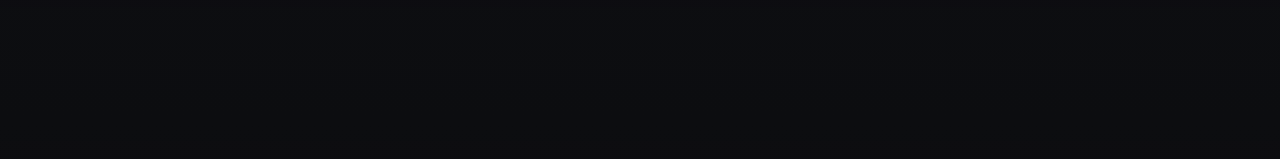
==== commit e914c51f: "Move SHEIN/Temu Vinted.fr tool to Work Experience and compact preview images" ====
--- a/index.html
+++ b/index.html
@@ -353,17 +353,78 @@
     </div>
     <div data-project-tabs>
       <div class="project-tabs" role="tablist" aria-label="Personal Projects">
-        <button class="project-tab is-active" type="button" role="tab" aria-selected="true" data-target="pers-1">
+        <button class="project-tab is-active" type="button" role="tab" aria-selected="true" data-target="pers-2">
           <span class="project-tab__num">01</span>
-          <span>SHEIN &amp; Temu Automation</span>
-        </button>
-        <button class="project-tab" type="button" role="tab" aria-selected="false" data-target="pers-2">
-          <span class="project-tab__num">02</span>
           <span>AI Job Aggregator</span>
         </button>
       </div>
       <div class="projects__grid">
-      <article class="project project--featured project-panel is-active reveal" data-panel="pers-1" data-tilt>
+      <article class="project project--featured project-panel is-active reveal" data-panel="pers-2" data-tilt>
+        <div class="project__cover project__cover--gallery" data-gallery aria-label="AI Job Aggregator screens">
+          <img class="gallery__img is-active" src="assets/jobagg-1.png" alt="AI Job Aggregator — Dashboard &amp; Analytics Screen" loading="lazy" decoding="async">
+          <img class="gallery__img" src="assets/jobagg-2.png" alt="AI Job Aggregator — Application Pipeline Screen" loading="lazy" decoding="async">
+          <img class="gallery__img" src="assets/jobagg-3.png" alt="AI Job Aggregator — Resume Parsing &amp; Match Scoring" loading="lazy" decoding="async">
+          <img class="gallery__img" src="assets/jobagg-4.png" alt="AI Job Aggregator — Multi-Board Scraper Integrations" loading="lazy" decoding="async">
+          <div class="gallery__dots" role="tablist" aria-label="Job Aggregator gallery screens">
+            <button class="gallery__dot is-active" type="button" aria-label="Show Dashboard"></button>
+            <button class="gallery__dot" type="button" aria-label="Show Pipeline"></button>
+            <button class="gallery__dot" type="button" aria-label="Show Resume"></button>
+            <button class="gallery__dot" type="button" aria-label="Show Integrations"></button>
+          </div>
+          <span class="project__badge">Personal Project</span>
+        </div>
+        <div class="project__body">
+          <h3>AI Job Aggregator</h3>
+          <p>
+            Full-stack job intelligence platform that scrapes job boards with Selenium, normalizes listings into SQLAlchemy, and uses the Gemini API to score and match your parsed resume against job requirements. Includes a React &amp; TypeScript dashboard to track application pipelines, match scores, and scraper integrations powered by a FastAPI backend.
+          </p>
+          <ul class="project__tags">
+            <li>React</li><li>TypeScript</li><li>FastAPI</li><li>Python</li><li>Gemini API</li><li>Selenium</li><li>SQLAlchemy</li>
+          </ul>
+          <div class="project__actions">
+            <a class="project__btn project__btn--primary" href="https://github.com/christophergcanapijr-png/Job-Aggregator" target="_blank" rel="noopener" aria-label="View AI Job Aggregator source code on GitHub">
+              <span>View GitHub Repo</span>
+              <svg viewBox="0 0 24 24" fill="none" stroke="currentColor" stroke-width="2" stroke-linecap="round" stroke-linejoin="round"><path d="M7 17L17 7"/><path d="M7 7h10v10"/></svg>
+            </a>
+          </div>
+        </div>
+      </article>
+
+    </div>
+  </div>
+</section>
+
+<section class="section experience" id="experience">
+  <div class="container">
+    <div class="section__head reveal">
+      <span class="section__num">05</span>
+      <h2 class="section__title">Experience &amp; Work</h2>
+      <div class="section__line"></div>
+    </div>
+    
+    <div data-project-tabs>
+      <div class="project-tabs" role="tablist" aria-label="Experience and Work Projects">
+        <button class="project-tab is-active" type="button" role="tab" aria-selected="true" data-target="exp-0">
+          <span class="project-tab__num">01</span>
+          <span>SHEIN &amp; Temu Automation (Vinted.fr)</span>
+        </button>
+        <button class="project-tab" type="button" role="tab" aria-selected="false" data-target="exp-1">
+          <span class="project-tab__num">02</span>
+          <span>CIT Online Voting System</span>
+        </button>
+        <button class="project-tab" type="button" role="tab" aria-selected="false" data-target="exp-2">
+          <span class="project-tab__num">03</span>
+          <span>Cagayan Museum Website</span>
+        </button>
+        <button class="project-tab" type="button" role="tab" aria-selected="false" data-target="exp-3">
+          <span class="project-tab__num">04</span>
+          <span>Sales &amp; Inventory Tracker</span>
+        </button>
+      </div>
+      <div class="projects__grid">
+    
+      <!-- 0: SHEIN & Temu Product Listing Automation (Vinted.fr Work) -->
+      <article class="project project--featured project-panel is-active reveal" data-panel="exp-0" data-tilt>
         <div class="project__cover project__cover--gallery" data-gallery aria-label="SHEIN and Temu product listing automation screens">
           <img class="gallery__img is-active" src="assets/automation-workspace.webp" alt="SHEIN &amp; Temu Automation — Batch Workspace Screen" width="1200" height="835" loading="lazy" decoding="async">
           <img class="gallery__img" src="assets/automation-batches.webp" alt="SHEIN &amp; Temu Automation — Product Codes &amp; Batch Controls" width="1200" height="288" loading="lazy" decoding="async">
@@ -375,12 +436,12 @@
             <button class="gallery__dot" type="button" aria-label="Show extracted products screen"></button>
             <button class="gallery__dot" type="button" aria-label="Show review screen"></button>
           </div>
-          <span class="project__badge">Personal Project</span>
+          <span class="project__badge">Work · Vinted.fr Seller</span>
         </div>
         <div class="project__body">
           <h3>SHEIN &amp; Temu Product Listing Automation</h3>
           <p>
-            Built to eliminate repetitive manual listing work from my job. Processes batches of SHEIN and Temu product codes, captures high-res images and verified Size S measurements, applies Vinted pricing rules, and generates editable English and French descriptions via the Gemini API—cutting listing prep from ~6 minutes per item down to seconds.
+            Built for my e-commerce role and actively used in production by both me and my employer (a Vinted.fr seller) to automate daily product listing workflows. Processes batches of SHEIN and Temu product codes, captures high-res images and verified Size S measurements, applies Vinted.fr pricing rules, and generates editable English &amp; French descriptions via the Gemini API—cutting listing prep from ~6 minutes per item down to seconds.
           </p>
           <ul class="project__tags">
             <li>Python</li><li>FastAPI</li><li>Playwright</li><li>Gemini API</li><li>SQLite</li><li>Browser Extension</li>
@@ -398,68 +459,8 @@
         </div>
       </article>
 
-      <article class="project project--featured project-panel reveal" data-panel="pers-2" data-tilt>
-        <div class="project__cover project__cover--gallery" data-gallery aria-label="AI Job Aggregator screens">
-          <img class="gallery__img is-active" src="assets/jobagg-1.png" alt="AI Job Aggregator — Dashboard &amp; Analytics Screen" loading="lazy" decoding="async">
-          <img class="gallery__img" src="assets/jobagg-2.png" alt="AI Job Aggregator — Application Pipeline Screen" loading="lazy" decoding="async">
-          <img class="gallery__img" src="assets/jobagg-3.png" alt="AI Job Aggregator — Resume Parsing &amp; Match Scoring" loading="lazy" decoding="async">
-          <img class="gallery__img" src="assets/jobagg-4.png" alt="AI Job Aggregator — Multi-Board Scraper Integrations" loading="lazy" decoding="async">
-          <div class="gallery__dots" role="tablist" aria-label="Job Aggregator gallery screens">
-            <button class="gallery__dot is-active" type="button" aria-label="Show Dashboard"></button>
-            <button class="gallery__dot" type="button" aria-label="Show Pipeline"></button>
-            <button class="gallery__dot" type="button" aria-label="Show Resume"></button>
-            <button class="gallery__dot" type="button" aria-label="Show Integrations"></button>
-          </div>
-          <span class="project__badge">Personal Project</span>
-        </div>
-        <div class="project__body">
-          <h3>AI Job Aggregator</h3>
-          <p>
-            Full-stack job intelligence platform that scrapes job boards with Selenium, normalizes listings into SQLAlchemy, and uses the Gemini API to score and match your parsed resume against job requirements. Includes a React &amp; TypeScript dashboard to track application pipelines, match scores, and scraper integrations powered by a FastAPI backend.
-          </p>
-          <ul class="project__tags">
-            <li>React</li><li>TypeScript</li><li>FastAPI</li><li>Python</li><li>Gemini API</li><li>Selenium</li><li>SQLAlchemy</li>
-          </ul>
-          <div class="project__actions">
-            <a class="project__btn project__btn--primary" href="https://github.com/christophergcanapijr-png/Job-Aggregator" target="_blank" rel="noopener" aria-label="View AI Job Aggregator source code on GitHub">
-              <span>View GitHub Repo</span>
-              <svg viewBox="0 0 24 24" fill="none" stroke="currentColor" stroke-width="2" stroke-linecap="round" stroke-linejoin="round"><path d="M7 17L17 7"/><path d="M7 7h10v10"/></svg>
-            </a>
-          </div>
-        </div>
-      </article>
-
-    </div>
-  </div>
-</section>
-
-<section class="section experience" id="experience">
-  <div class="container">
-    <div class="section__head reveal">
-      <span class="section__num">05</span>
-      <h2 class="section__title">Experience &amp; Work</h2>
-      <div class="section__line"></div>
-    </div>
-    
-    <div data-project-tabs>
-      <div class="project-tabs" role="tablist" aria-label="Experience and Work Projects">
-        <button class="project-tab is-active" type="button" role="tab" aria-selected="true" data-target="exp-1">
-          <span class="project-tab__num">01</span>
-          <span>CIT Online Voting System</span>
-        </button>
-        <button class="project-tab" type="button" role="tab" aria-selected="false" data-target="exp-2">
-          <span class="project-tab__num">02</span>
-          <span>Cagayan Museum Website</span>
-        </button>
-        <button class="project-tab" type="button" role="tab" aria-selected="false" data-target="exp-3">
-          <span class="project-tab__num">03</span>
-          <span>Sales &amp; Inventory Tracker</span>
-        </button>
-      </div>
-      <div class="projects__grid">
-    
       <!-- 1: CIT Online Voting System -->
-      <article class="project project--featured project-panel is-active reveal" data-panel="exp-1" data-tilt>
+      <article class="project project--featured project-panel reveal" data-panel="exp-1" data-tilt>
         <div class="project__cover project__cover--gallery" data-gallery aria-label="CIT Online Voting System screens">
           <img class="gallery__img is-active" src="assets/cit-dashboard.webp" alt="CIT Voting System — Live Election Results &amp; Admin Dashboard" width="1200" height="579" loading="lazy" decoding="async">
           <img class="gallery__img" src="assets/cit-students.webp" alt="CIT Voting System — Student Voter Registration &amp; Verification" width="1200" height="574" loading="lazy" decoding="async">
--- a/styles.css
+++ b/styles.css
@@ -1216,7 +1216,22 @@
   from { opacity: 0; transform: translateY(6px); }
   to { opacity: 1; transform: translateY(0); }
 }
-@media (max-width: 720px) {
-  .project-tab { padding: 8px 12px; font-size: .8rem; }
-}
-
+/* Compact image previews (click opens full-size lightbox) */
+.project--featured {
+  grid-template-columns: minmax(0, .78fr) minmax(0, 1.22fr);
+}
+.project--featured .project__cover {
+  min-height: 270px;
+  max-height: 330px;
+}
+.project--featured .project__body {
+  padding: 26px 30px;
+}
+.gallery__img {
+  cursor: zoom-in;
+}
+@media (max-width: 800px) {
+  .project--featured { grid-template-columns: 1fr; }
+  .project--featured .project__cover { min-height: 210px; max-height: 250px; }
+}
+
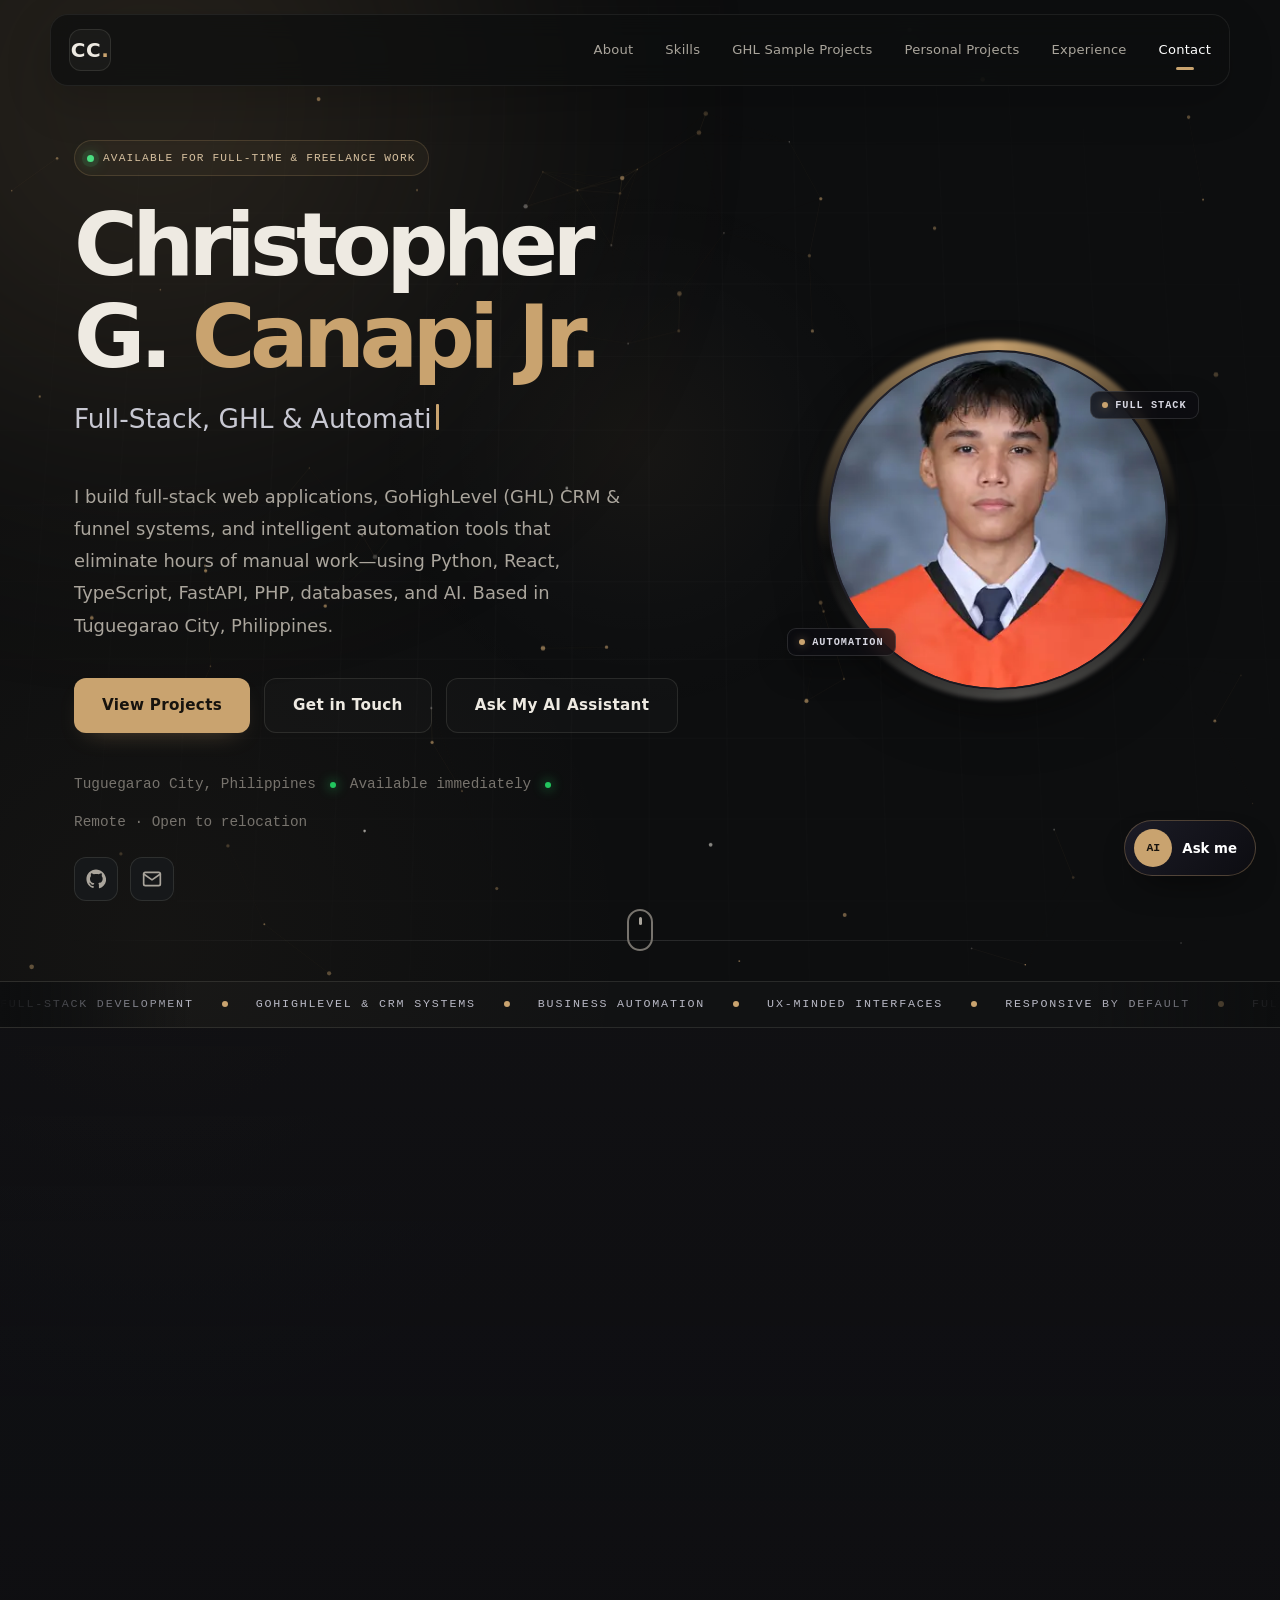
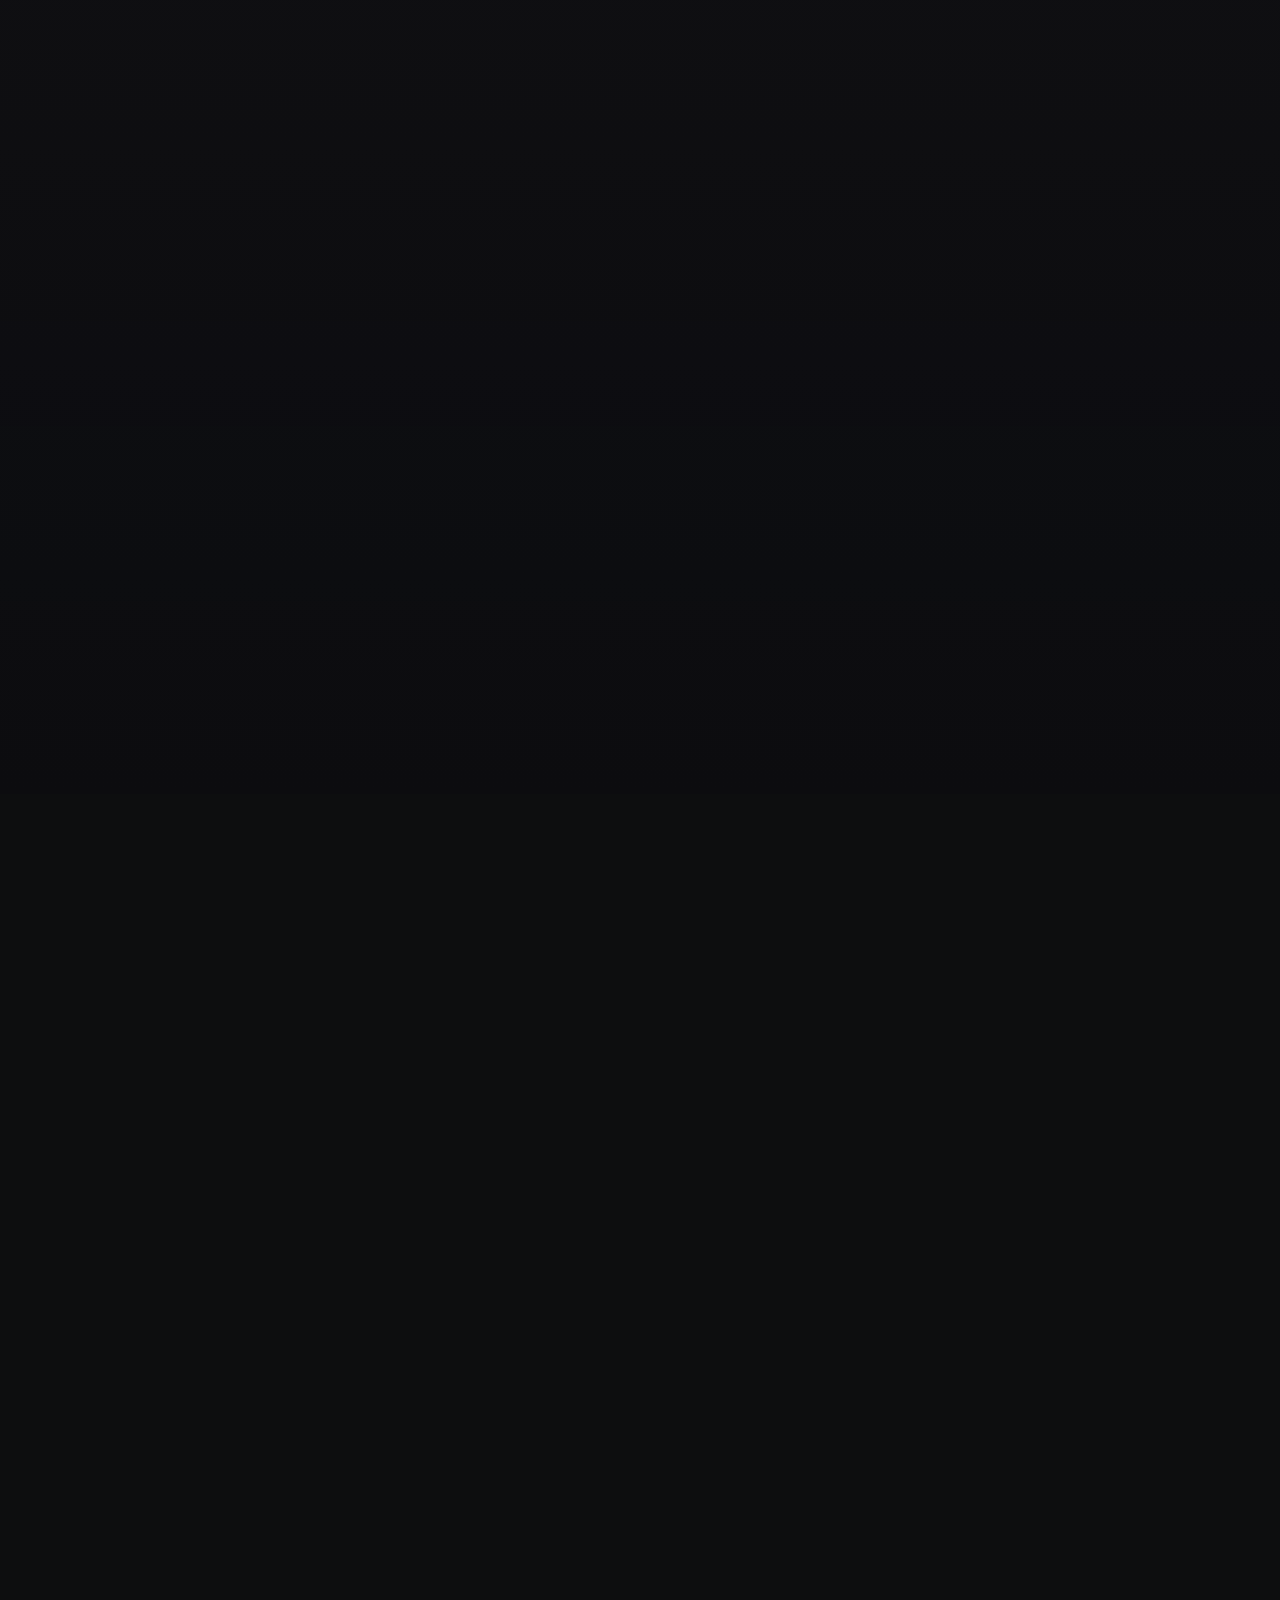
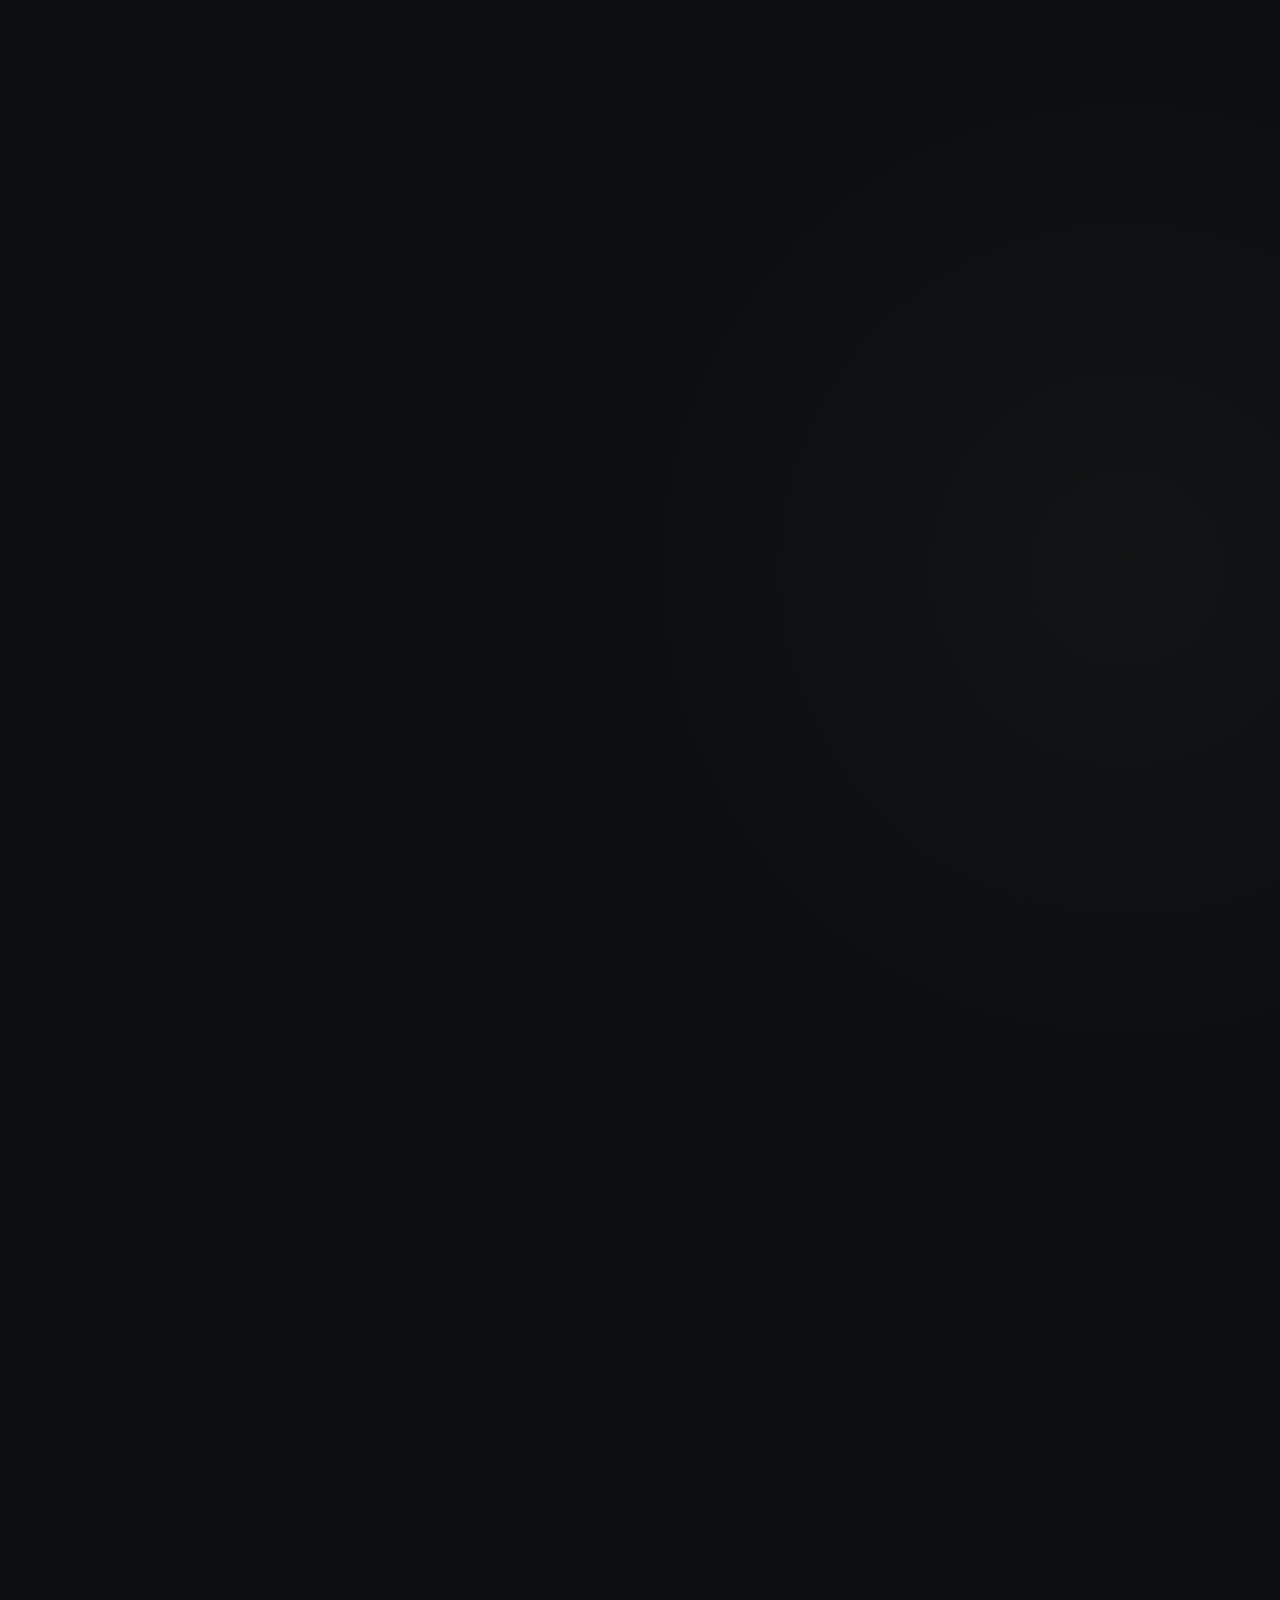
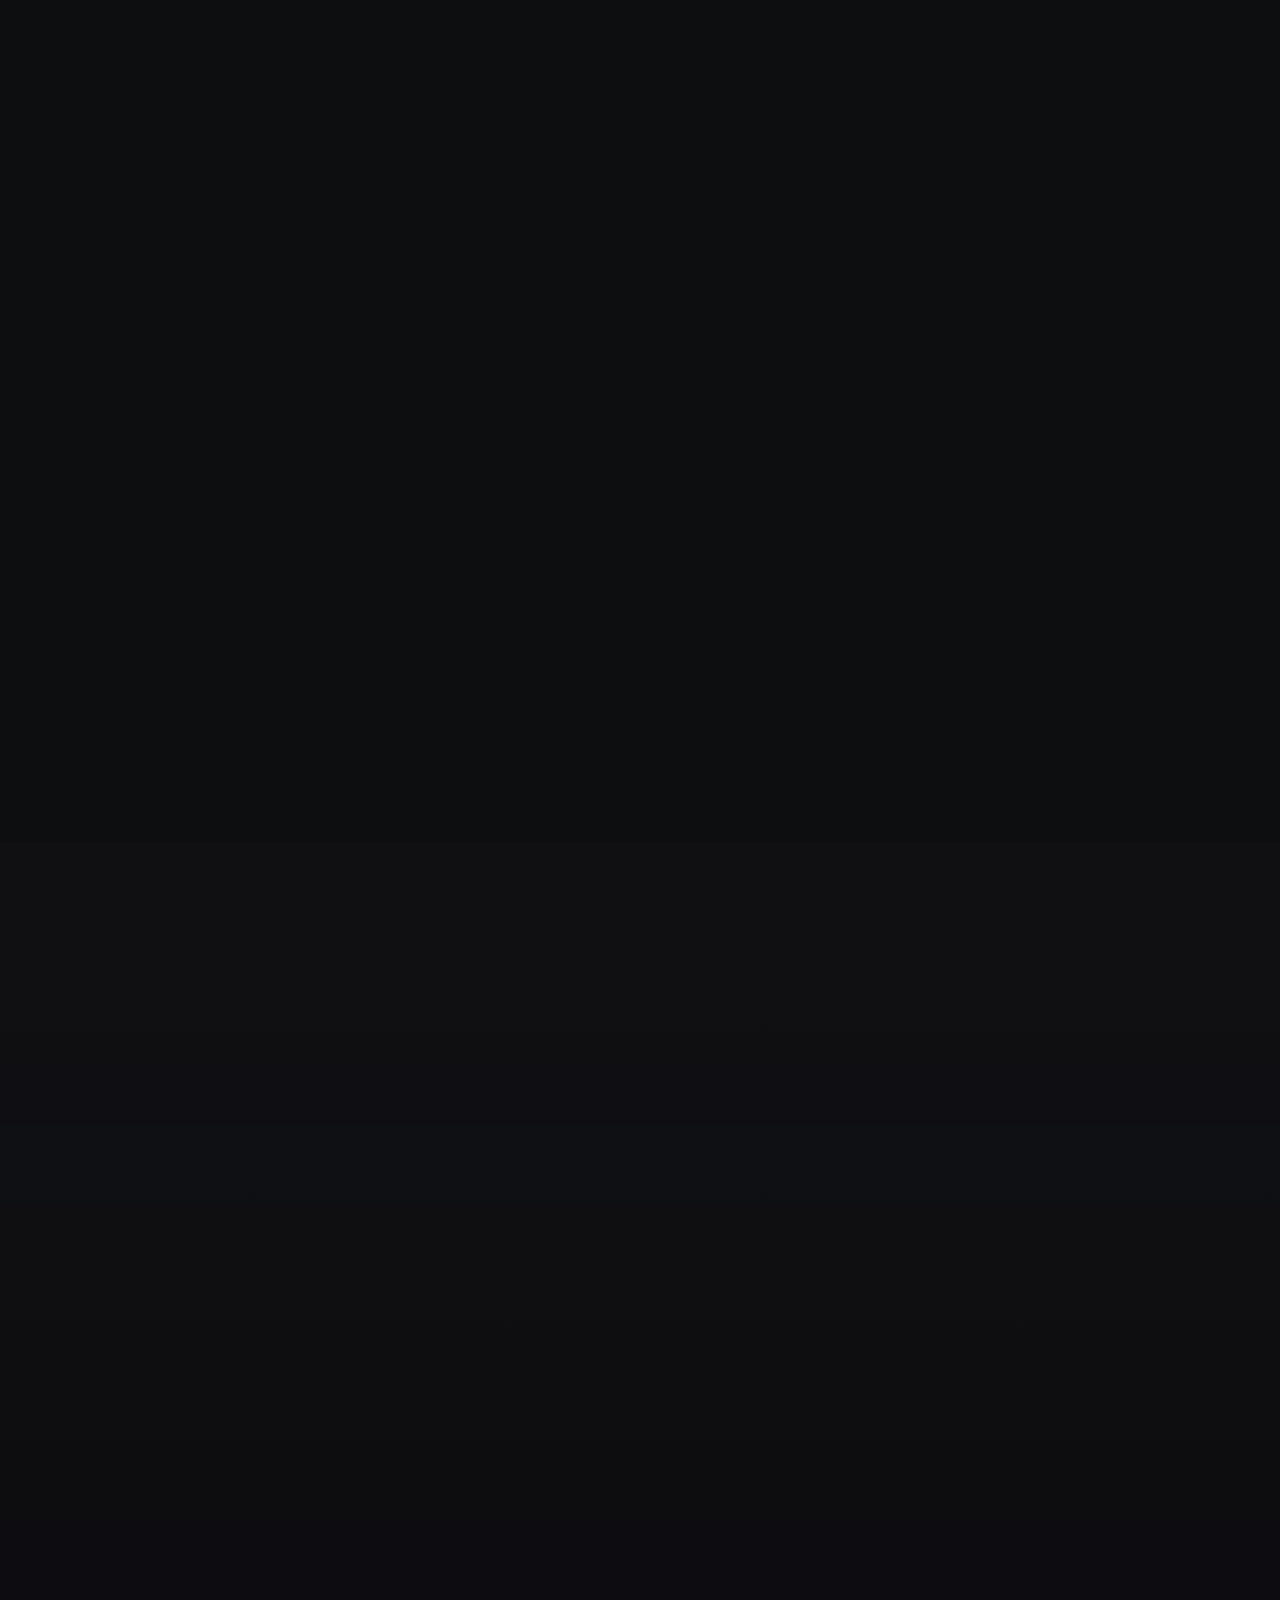
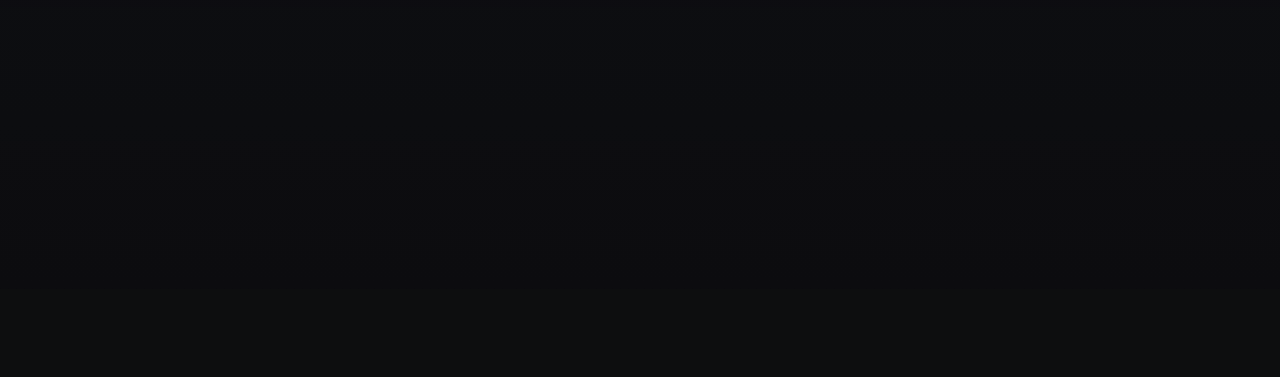
==== commit efa3eaa0: "Add Faceless AI Video Pipeline project with screenshots and demo video" ====
--- a/index.html
+++ b/index.html
@@ -148,7 +148,7 @@
       </div>
       <div class="about__stats">
         <div class="stat reveal" data-tilt>
-          <div class="stat__num" data-target="4" data-suffix="+">4+</div>
+          <div class="stat__num" data-target="6" data-suffix="+">6+</div>
           <div class="stat__label">Completed Builds</div>
         </div>
         <div class="stat reveal" data-tilt>
@@ -353,13 +353,59 @@
     </div>
     <div data-project-tabs>
       <div class="project-tabs" role="tablist" aria-label="Personal Projects">
-        <button class="project-tab is-active" type="button" role="tab" aria-selected="true" data-target="pers-2">
+        <button class="project-tab is-active" type="button" role="tab" aria-selected="true" data-target="pers-1">
           <span class="project-tab__num">01</span>
+          <span>Faceless AI Video Pipeline</span>
+        </button>
+        <button class="project-tab" type="button" role="tab" aria-selected="false" data-target="pers-2">
+          <span class="project-tab__num">02</span>
           <span>AI Job Aggregator</span>
         </button>
       </div>
       <div class="projects__grid">
-      <article class="project project--featured project-panel is-active reveal" data-panel="pers-2" data-tilt>
+      <article class="project project--featured project-panel is-active reveal" data-panel="pers-1" data-tilt>
+        <div class="project__cover project__cover--gallery" data-gallery aria-label="Faceless AI Video Pipeline screens">
+          <img class="gallery__img is-active" src="assets/faceless-video-1.png" alt="Faceless AI Video Pipeline — Studio UI, Script Editor, Voice Selection &amp; Progress Bar" loading="lazy" decoding="async">
+          <img class="gallery__img" src="assets/faceless-video-2.png" alt="Faceless AI Video Pipeline — Rendered 720p/1080p Video Player with Burned-In Captions" loading="lazy" decoding="async">
+          <div class="gallery__dots" role="tablist" aria-label="Faceless AI Video Pipeline gallery screens">
+            <button class="gallery__dot is-active" type="button" aria-label="Show Studio UI"></button>
+            <button class="gallery__dot" type="button" aria-label="Show Rendered Video"></button>
+          </div>
+          <span class="project__badge">AI &amp; Video Automation</span>
+        </div>
+        <div class="project__body">
+          <p class="project__eyebrow">Autonomous Media Engine &middot; Neural TTS, Scene Matching &amp; FFmpeg Render</p>
+          <h3>Faceless AI Video Pipeline</h3>
+          <p>
+            An autonomous end-to-end video production pipeline that converts a single topic prompt or custom script into upload-ready 16:9 YouTube videos or 9:16 Shorts/Reels. Features neural speech synthesis and word-level timestamp generation via Edge-TTS, intelligent scene visual retrieval using Wikimedia Commons &amp; Openverse APIs, documentary color grading and cartoon cel-shading filters via OpenCV and Pillow, and automated Ken Burns camera motion with burned-in subtitles rendered in FFmpeg.
+          </p>
+          <div class="project__proof" aria-label="Video pipeline highlights">
+            <div>
+              <strong>30s</strong>
+              <span>Full Render Time</span>
+            </div>
+            <div>
+              <strong>$0</strong>
+              <span>Zero API Cost</span>
+            </div>
+            <div>
+              <strong>1080p</strong>
+              <span>Multi-Format Ready</span>
+            </div>
+          </div>
+          <ul class="project__tags">
+            <li>Python</li><li>FastAPI</li><li>FFmpeg</li><li>Edge-TTS</li><li>OpenCV</li><li>Pillow</li><li>AsyncIO</li><li>Wikimedia Commons API</li><li>Openverse API</li>
+          </ul>
+          <div class="project__actions">
+            <a class="project__btn project__btn--primary" href="assets/faceless-video-demo.mp4" target="_blank" rel="noopener" aria-label="Watch Faceless AI Video demo">
+              <svg viewBox="0 0 24 24" fill="none" stroke="currentColor" stroke-width="2" stroke-linecap="round" stroke-linejoin="round"><polygon points="5 3 19 12 5 21 5 3"/></svg>
+              <span>Watch Video Demo</span>
+            </a>
+          </div>
+        </div>
+      </article>
+
+      <article class="project project--featured project-panel reveal" data-panel="pers-2" data-tilt>
         <div class="project__cover project__cover--gallery" data-gallery aria-label="AI Job Aggregator screens">
           <img class="gallery__img is-active" src="assets/jobagg-1.png" alt="AI Job Aggregator — Dashboard &amp; Analytics Screen" loading="lazy" decoding="async">
           <img class="gallery__img" src="assets/jobagg-2.png" alt="AI Job Aggregator — Application Pipeline Screen" loading="lazy" decoding="async">
@@ -374,10 +420,25 @@
           <span class="project__badge">Personal Project</span>
         </div>
         <div class="project__body">
+          <p class="project__eyebrow">Full-Stack Intelligence &middot; Resume Parsing, Match Scoring &amp; Multi-Board Scraping</p>
           <h3>AI Job Aggregator</h3>
           <p>
             Full-stack job intelligence platform that scrapes job boards with Selenium, normalizes listings into SQLAlchemy, and uses the Gemini API to score and match your parsed resume against job requirements. Includes a React &amp; TypeScript dashboard to track application pipelines, match scores, and scraper integrations powered by a FastAPI backend.
           </p>
+          <div class="project__proof" aria-label="Job Aggregator highlights">
+            <div>
+              <strong>FastAPI</strong>
+              <span>Async Backend</span>
+            </div>
+            <div>
+              <strong>Gemini API</strong>
+              <span>Match Scoring</span>
+            </div>
+            <div>
+              <strong>100%</strong>
+              <span>Automated Tracking</span>
+            </div>
+          </div>
           <ul class="project__tags">
             <li>React</li><li>TypeScript</li><li>FastAPI</li><li>Python</li><li>Gemini API</li><li>Selenium</li><li>SQLAlchemy</li>
           </ul>
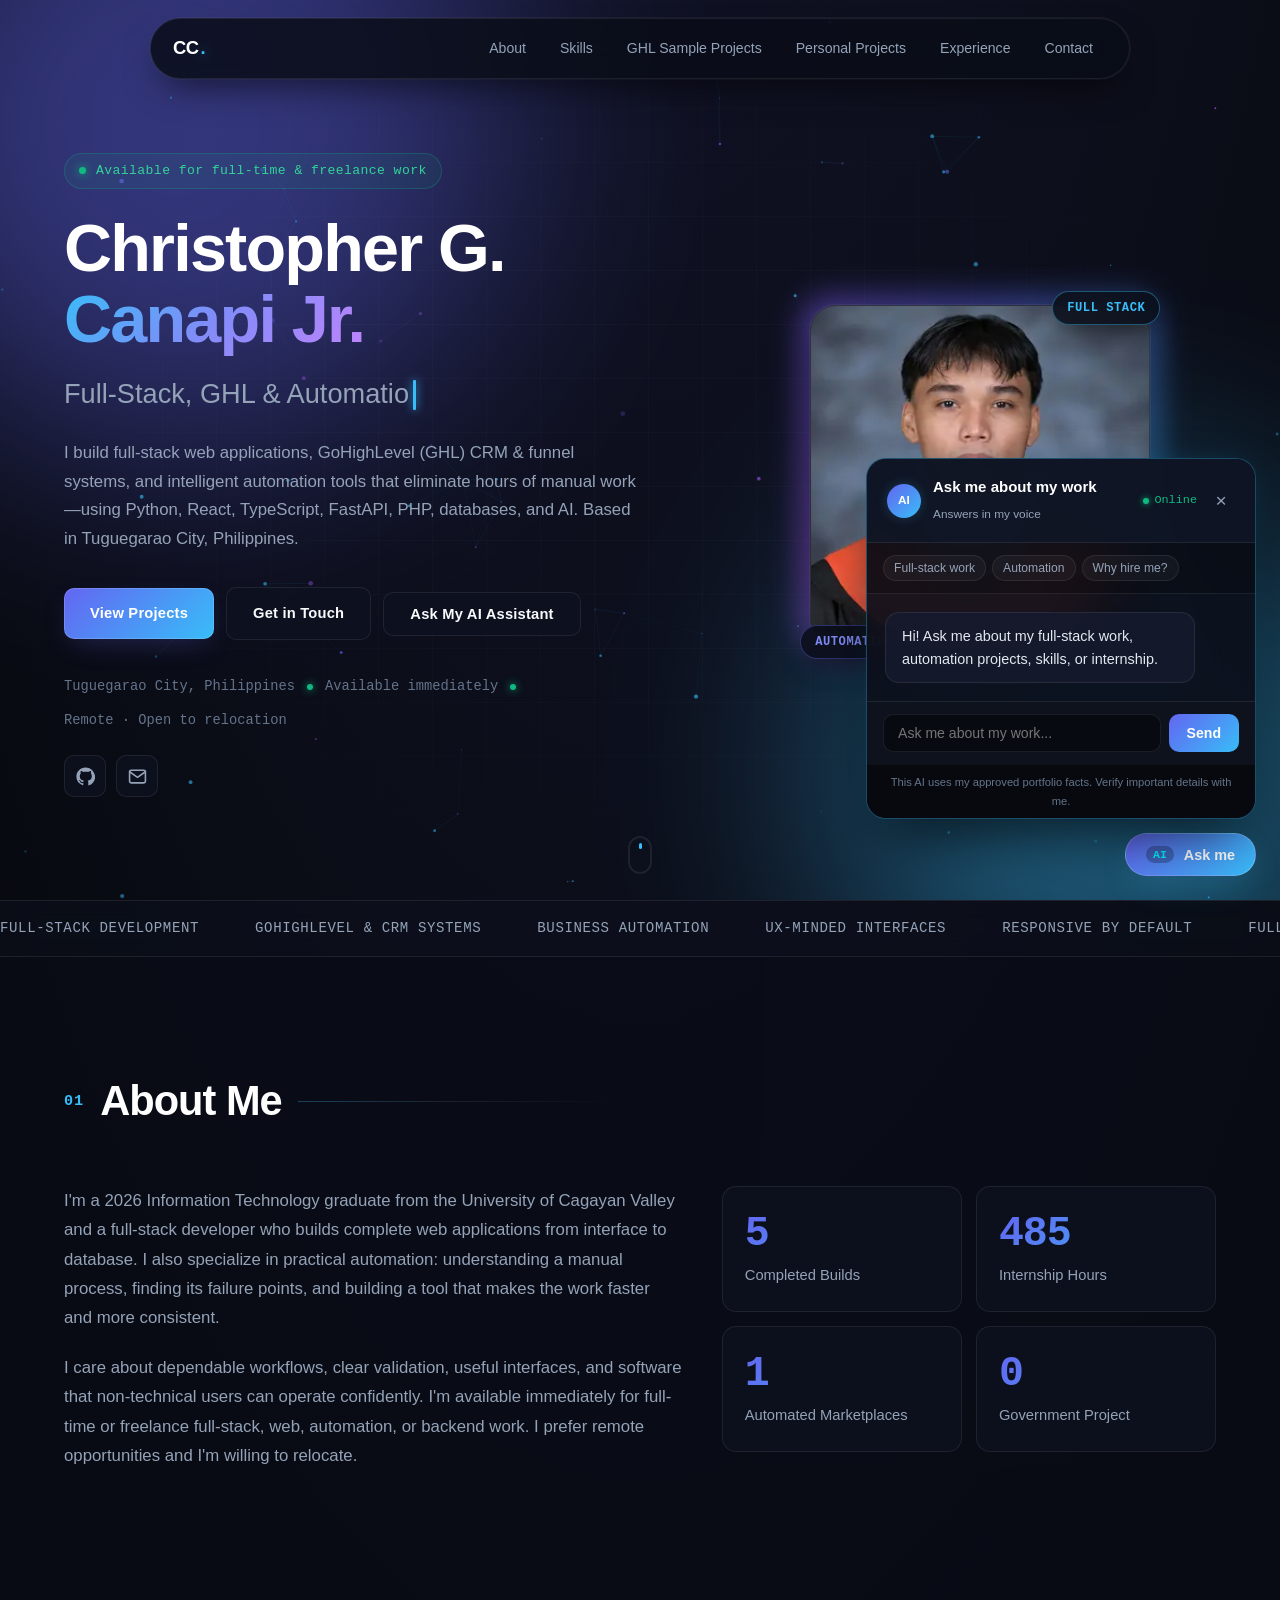
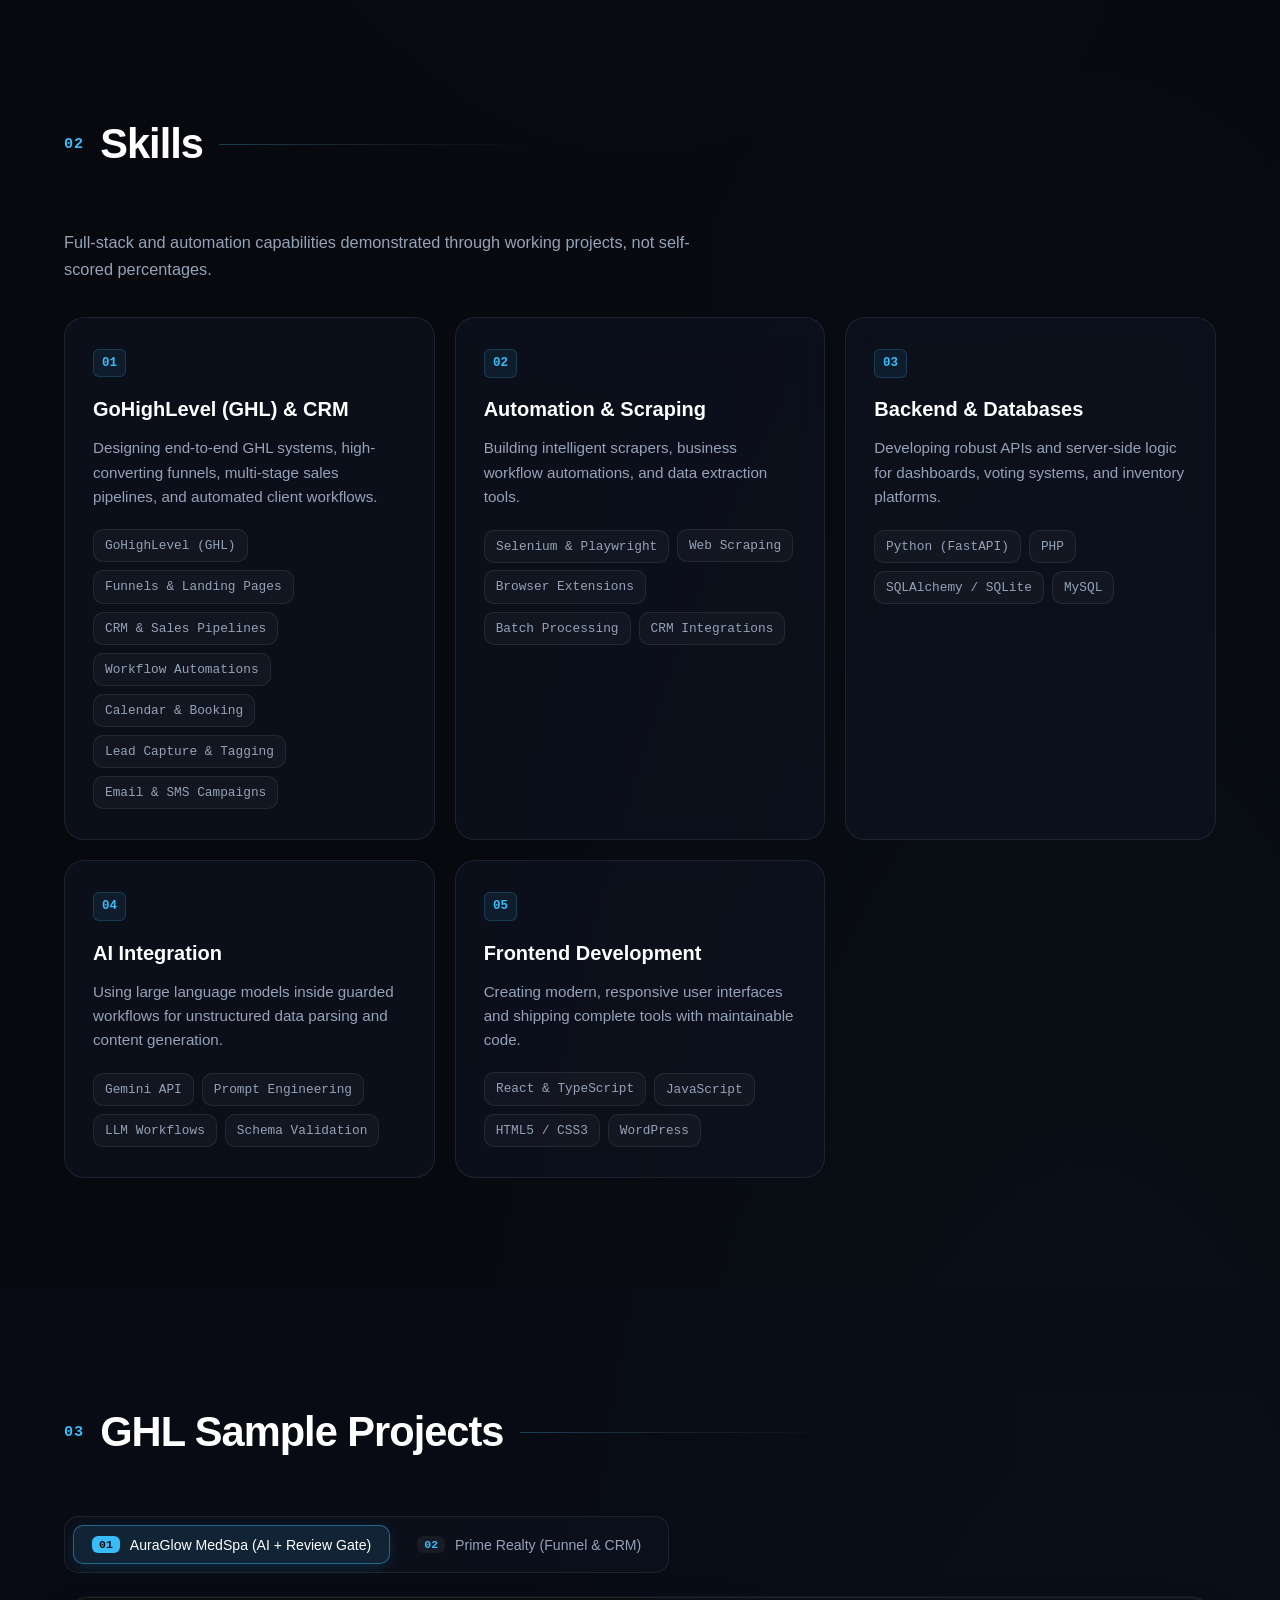
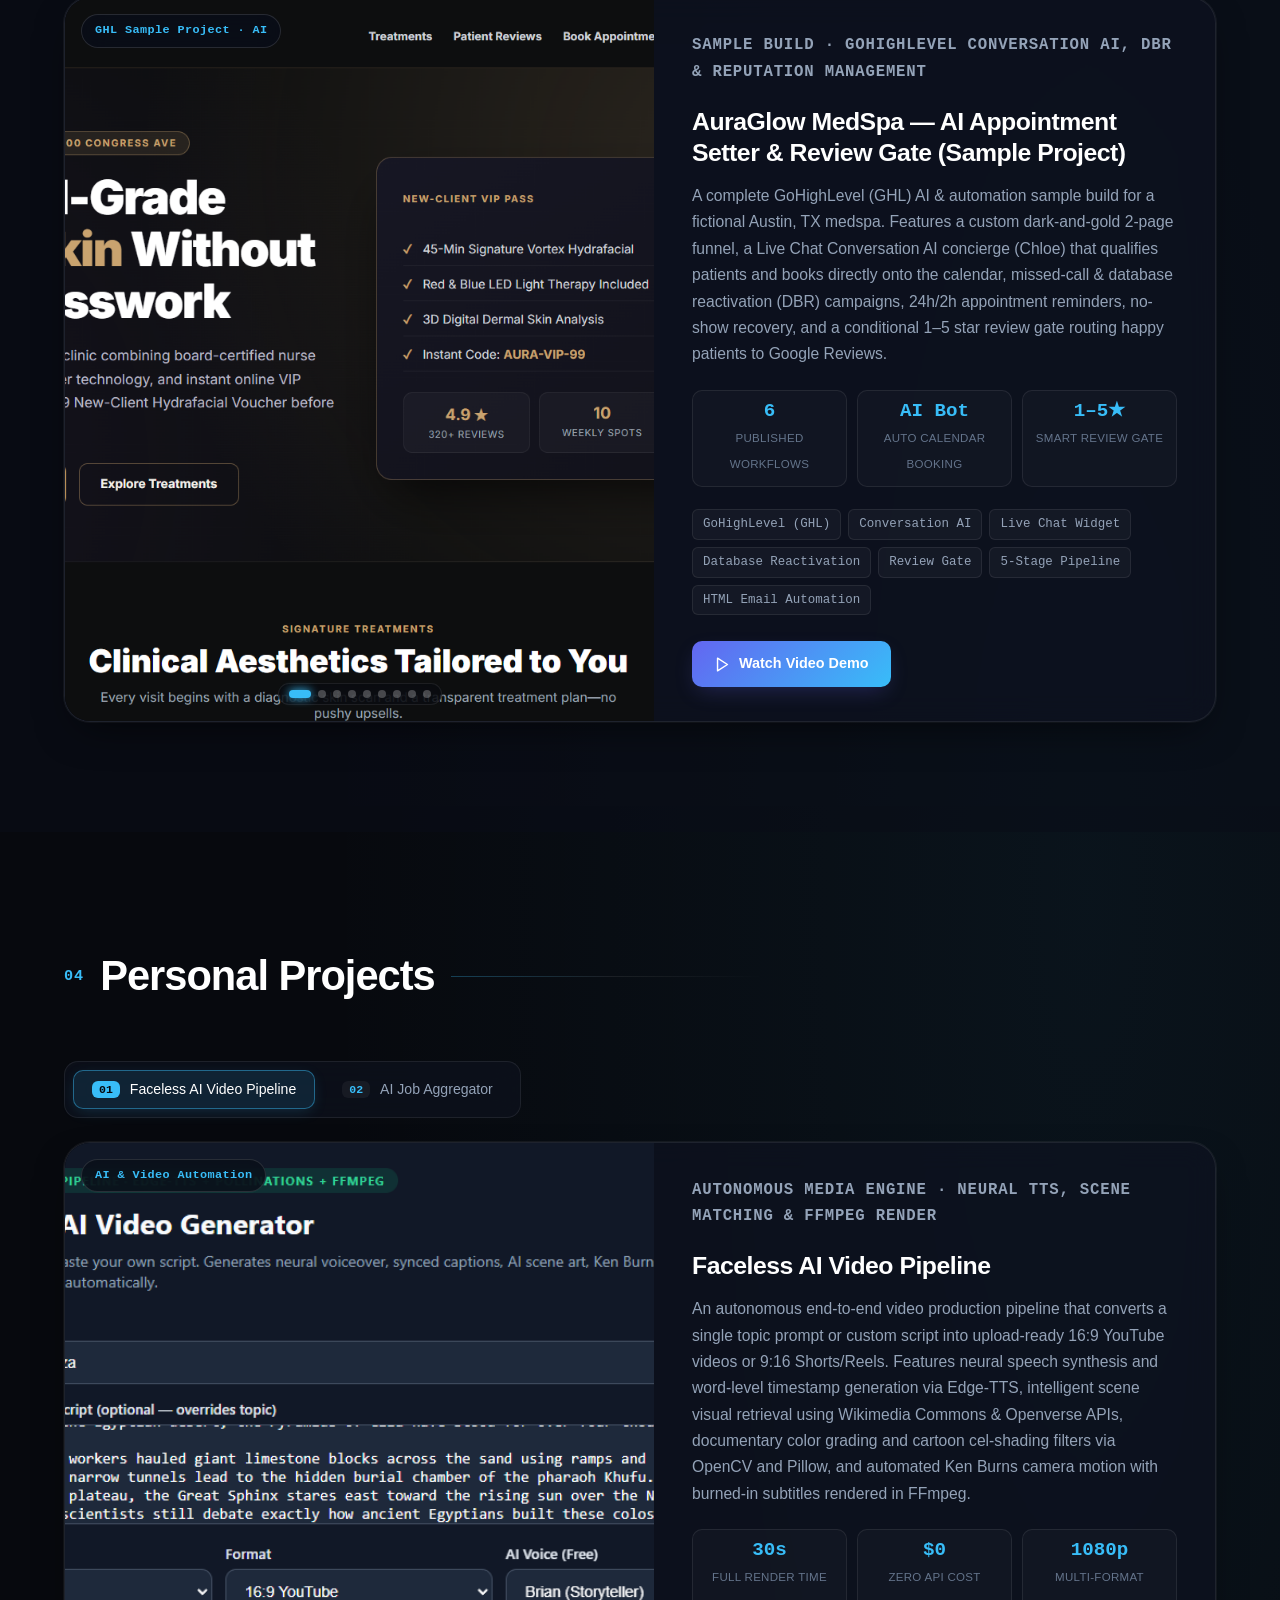
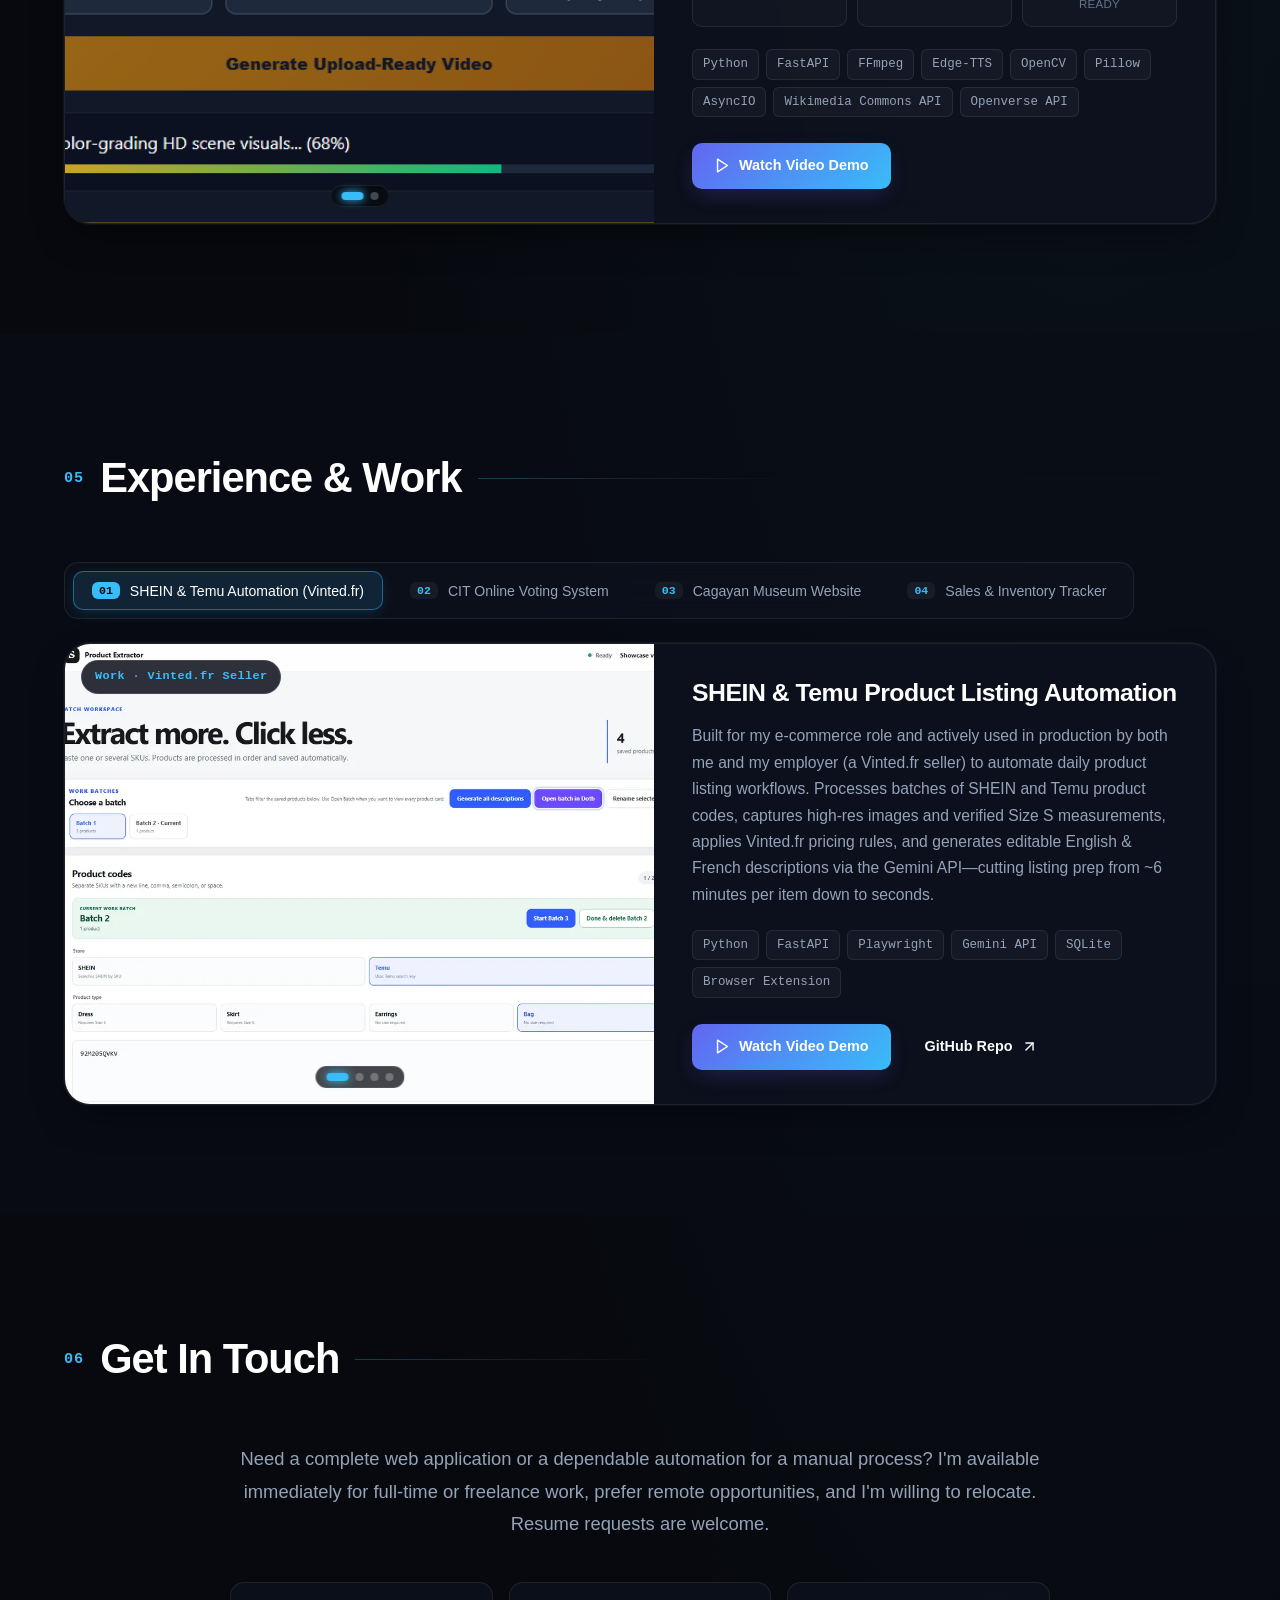
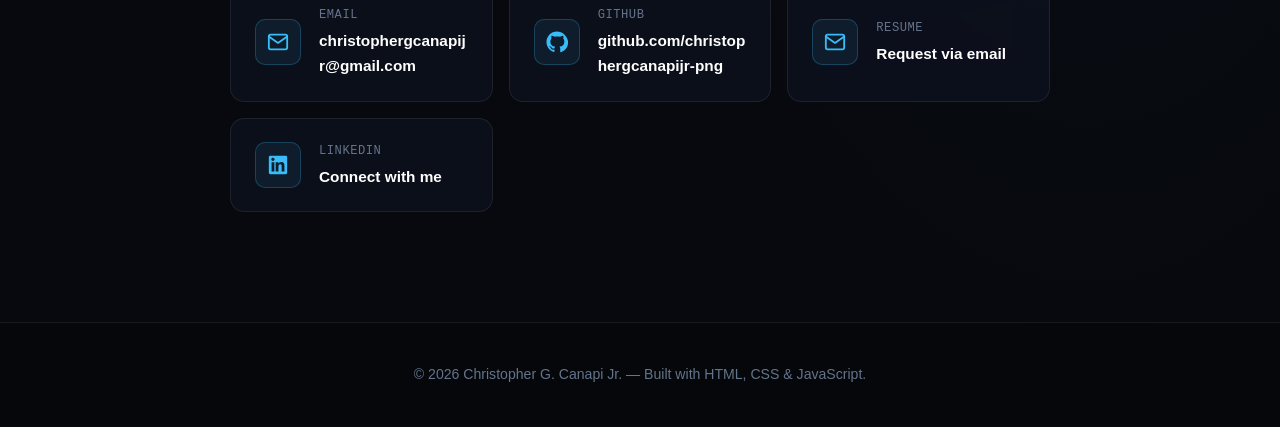
==== commit 13e6374d: "Complete portfolio UI/UX overhaul: dark slate & cyan color grading, glassmorphism bento grids, and s" ====
--- a/index.html
+++ b/index.html
@@ -60,6 +60,7 @@
       <a href="#experience">Experience</a>
       <a href="#contact">Contact</a>
     </nav>
+  </div>
 </header>
 
 <main id="main-content" tabindex="-1">
@@ -453,6 +454,7 @@
 
     </div>
   </div>
+  </div>
 </section>
 
 <section class="section experience" id="experience">
--- a/styles.css
+++ b/styles.css
@@ -1,1237 +1,1603 @@
-/* ===== Reset & base ===== */
-*,*::before,*::after{box-sizing:border-box;margin:0;padding:0}
-html{scroll-behavior:smooth}
-:root{
-  --bg:#0a0a0c;
-  --bg-2:#111114;
-  --bg-3:#16161a;
-  --surface:#1a1a20;
-  --border:#26262d;
-  --text:#e6e6ea;
-  --text-dim:#9a9aa6;
-  --text-muted:#6b6b78;
-  --accent:#6366f1;
-  --accent-2:#8b5cf6;
-  --accent-glow:rgba(99,102,241,.35);
-  --radius:14px;
-  --container:1180px;
-}
-body{
-  font-family:'Inter',system-ui,-apple-system,Segoe UI,Roboto,sans-serif;
-  background:var(--bg);
-  color:var(--text);
-  line-height:1.65;
-  -webkit-font-smoothing:antialiased;
-  overflow-x:hidden;
-}
-a{color:inherit;text-decoration:none}
-img{max-width:100%;display:block}
-button{font-family:inherit;cursor:pointer;border:none;background:none;color:inherit}
-.sr-only{position:absolute!important;width:1px!important;height:1px!important;padding:0!important;margin:-1px!important;overflow:hidden!important;clip:rect(0,0,0,0)!important;white-space:nowrap!important;border:0!important}
-::selection{background:var(--accent);color:#fff}
-
-.container{width:100%;max-width:var(--container);margin:0 auto;padding:0 24px}
-
-/* ===== Nav ===== */
-.nav{
-  position:fixed;top:0;left:0;right:0;z-index:50;
-  backdrop-filter:blur(12px);-webkit-backdrop-filter:blur(12px);
-  background:rgba(10,10,12,.6);
-  border-bottom:1px solid transparent;
-  transition:background .3s ease,border-color .3s ease,padding .3s ease;
-}
-.nav.scrolled{background:rgba(10,10,12,.85);border-bottom-color:var(--border)}
-.nav__inner{display:flex;align-items:center;justify-content:space-between;padding:18px 24px;transition:padding .3s}
-.nav.scrolled .nav__inner{padding:12px 24px}
-.nav__logo{font-weight:800;font-size:1.25rem;letter-spacing:.5px}
-.nav__logo span{color:var(--accent)}
-.nav__links{display:flex;gap:32px}
-.nav__links a{
-  position:relative;font-size:.95rem;font-weight:500;color:var(--text-dim);
-  transition:color .25s;
-}
-.nav__links a::after{
-  content:"";position:absolute;left:0;bottom:-6px;width:0;height:2px;
-  background:var(--accent);transition:width .3s;
-}
-.nav__links a:hover{color:var(--text)}
-.nav__links a:hover::after{width:100%}
-
-.nav__toggle{display:none;width:32px;height:32px;flex-direction:column;justify-content:center;gap:5px}
-.nav__toggle span{display:block;width:24px;height:2px;background:var(--text);transition:transform .3s,opacity .3s;border-radius:2px}
-.nav__toggle.open span:nth-child(1){transform:translateY(7px) rotate(45deg)}
-.nav__toggle.open span:nth-child(2){opacity:0}
-.nav__toggle.open span:nth-child(3){transform:translateY(-7px) rotate(-45deg)}
-
-/* ===== Hero ===== */
-.hero{
-  position:relative;min-height:100vh;display:flex;align-items:center;
-  padding:120px 0 80px;overflow:hidden;
-}
-.hero__bg{position:absolute;inset:0;z-index:0;pointer-events:none}
-.blob{
-  position:absolute;width:600px;height:600px;border-radius:50%;
-  filter:blur(120px);opacity:.4;
-}
-.blob--1{background:var(--accent);top:-200px;left:-150px;animation:float 14s ease-in-out infinite}
-.blob--2{background:var(--accent-2);bottom:-200px;right:-150px;animation:float 18s ease-in-out infinite reverse}
-@keyframes float{
-  0%,100%{transform:translate(0,0) scale(1)}
-  50%{transform:translate(40px,-30px) scale(1.1)}
-}
-.grid{
-  position:absolute;inset:0;
+/* ==========================================================================
+   CHRISTOPHER G. CANAPI JR. — PORTFOLIO STYLES
+   Aesthetic: Ultra-Modern Dark Slate · Electric Indigo & Cyber Cyan Accents
+   Design System: Glassmorphism · Bento Grids · 16:9 Cinema Preview Frames
+   ========================================================================== */
+
+/* ===== Reset & Base ===== */
+*, *::before, *::after {
+  box-sizing: border-box;
+  margin: 0;
+  padding: 0;
+}
+
+html {
+  scroll-behavior: smooth;
+  color-scheme: dark;
+}
+
+:root {
+  /* Color Palette — Deep Cosmic Slate & Vibrant Neon Glow */
+  --bg: #07090e;
+  --bg-subtle: #0b0f19;
+  --bg-card: rgba(14, 19, 32, 0.72);
+  --bg-glass: rgba(18, 25, 42, 0.65);
+  --bg-glass-heavy: rgba(10, 14, 24, 0.85);
+
+  --border: rgba(255, 255, 255, 0.08);
+  --border-light: rgba(255, 255, 255, 0.04);
+  --border-hover: rgba(99, 102, 241, 0.45);
+  --border-cyan: rgba(56, 189, 248, 0.55);
+
+  --text: #f8fafc;
+  --text-dim: #94a3b8;
+  --text-muted: #64748b;
+
+  --cyan: #38bdf8;
+  --cyan-bright: #00f2fe;
+  --indigo: #6366f1;
+  --violet: #818cf8;
+  --purple: #a855f7;
+  --emerald: #10b981;
+
+  --accent: #6366f1;
+  --accent-cyan: #38bdf8;
+
+  --gradient-accent: linear-gradient(135deg, #6366f1 0%, #38bdf8 100%);
+  --gradient-accent-hover: linear-gradient(135deg, #4f46e5 0%, #0284c7 100%);
+  --gradient-text: linear-gradient(180deg, #ffffff 15%, #94a3b8 100%);
+  --gradient-glow: linear-gradient(135deg, #38bdf8 0%, #818cf8 50%, #c084fc 100%);
+
+  --glow-cyan: rgba(56, 189, 248, 0.22);
+  --glow-indigo: rgba(99, 102, 241, 0.28);
+
+  --radius-xs: 6px;
+  --radius-sm: 10px;
+  --radius-md: 14px;
+  --radius-lg: 20px;
+  --radius-xl: 26px;
+  --radius-pill: 9999px;
+
+  --container: 1200px;
+  --shadow-card: 0 16px 40px -15px rgba(0, 0, 0, 0.65), 0 0 0 1px rgba(255, 255, 255, 0.06);
+  --shadow-hover: 0 24px 60px -20px rgba(99, 102, 241, 0.35), 0 0 0 1px rgba(56, 189, 248, 0.4);
+
+  --ease-spring: cubic-bezier(0.16, 1, 0.3, 1);
+}
+
+body {
+  font-family: 'Inter', -apple-system, BlinkMacSystemFont, 'Segoe UI', Roboto, sans-serif;
+  background-color: var(--bg);
+  background-image: 
+    radial-gradient(ellipse 80% 50% at 50% -20%, rgba(99, 102, 241, 0.15), transparent),
+    radial-gradient(ellipse 60% 40% at 85% 60%, rgba(56, 189, 248, 0.06), transparent);
+  color: var(--text);
+  line-height: 1.65;
+  -webkit-font-smoothing: antialiased;
+  -moz-osx-font-smoothing: grayscale;
+  overflow-x: hidden;
+  position: relative;
+}
+
+/* Accessibility */
+a { color: inherit; text-decoration: none; }
+img { max-width: 100%; display: block; }
+button { font-family: inherit; cursor: pointer; border: none; background: none; color: inherit; }
+.sr-only {
+  position: absolute !important;
+  width: 1px !important;
+  height: 1px !important;
+  padding: 0 !important;
+  margin: -1px !important;
+  overflow: hidden !important;
+  clip: rect(0, 0, 0, 0) !important;
+  white-space: nowrap !important;
+  border: 0 !important;
+}
+
+::selection {
+  background: rgba(56, 189, 248, 0.35);
+  color: #fff;
+}
+
+.skip-link {
+  position: absolute;
+  top: -60px;
+  left: 20px;
+  background: var(--cyan);
+  color: #07090e;
+  padding: 10px 18px;
+  border-radius: var(--radius-sm);
+  font-weight: 700;
+  z-index: 1000;
+  transition: top 0.2s ease;
+}
+.skip-link:focus { top: 20px; }
+
+.container {
+  width: 100%;
+  max-width: var(--container);
+  margin: 0 auto;
+  padding: 0 24px;
+}
+
+/* ===== Interactive Pointer Spotlight ===== */
+.pointer-glow {
+  position: fixed;
+  left: var(--pointer-x, -999px);
+  top: var(--pointer-y, -999px);
+  pointer-events: none;
+  z-index: 1;
+  width: 600px;
+  height: 600px;
+  border-radius: 50%;
+  background: radial-gradient(circle, rgba(99, 102, 241, 0.14) 0%, rgba(56, 189, 248, 0.05) 45%, transparent 70%);
+  transform: translate(-50%, -50%);
+  filter: blur(40px);
+  opacity: 0.85;
+  transition: opacity 0.3s ease;
+}
+
+/* ===== Floating Glass Navigation ===== */
+.nav {
+  position: fixed;
+  top: 18px;
+  left: 0;
+  right: 0;
+  z-index: 100;
+  pointer-events: none;
+}
+
+.nav__inner {
+  pointer-events: auto;
+  max-width: 980px;
+  margin: 0 auto;
+  padding: 10px 22px;
+  background: var(--bg-glass-heavy);
+  backdrop-filter: blur(20px);
+  -webkit-backdrop-filter: blur(20px);
+  border: 1px solid var(--border);
+  border-radius: var(--radius-pill);
+  box-shadow: 0 16px 36px -12px rgba(0, 0, 0, 0.65), 0 0 0 1px rgba(255, 255, 255, 0.05);
+  display: flex;
+  align-items: center;
+  justify-content: space-between;
+  transition: all 0.3s var(--ease-spring);
+}
+
+.nav.scrolled .nav__inner {
+  border-color: rgba(56, 189, 248, 0.3);
+  box-shadow: 0 20px 40px -10px rgba(0, 0, 0, 0.8), 0 0 20px -5px var(--glow-cyan);
+}
+
+.nav__logo {
+  display: inline-flex;
+  align-items: center;
+  gap: 2px;
+  font-weight: 800;
+  font-size: 1.15rem;
+  letter-spacing: -0.5px;
+  color: #fff;
+  transition: transform 0.25s ease;
+}
+.nav__logo:hover { transform: scale(1.05); }
+.nav__logo span {
+  color: var(--cyan);
+  text-shadow: 0 0 12px var(--cyan);
+}
+
+.nav__links {
+  display: flex;
+  align-items: center;
+  gap: 6px;
+}
+
+.nav__links a {
+  position: relative;
+  font-size: 0.88rem;
+  font-weight: 500;
+  color: var(--text-dim);
+  padding: 8px 14px;
+  border-radius: var(--radius-pill);
+  transition: color 0.2s ease, background 0.2s ease;
+}
+
+.nav__links a:hover,
+.nav__links a.active {
+  color: #fff;
+  background: rgba(255, 255, 255, 0.06);
+}
+
+.nav__links a.active {
+  color: var(--cyan);
+}
+
+.nav__toggle {
+  display: none;
+  width: 36px;
+  height: 36px;
+  border-radius: var(--radius-sm);
+  background: rgba(255, 255, 255, 0.04);
+  border: 1px solid var(--border);
+  align-items: center;
+  justify-content: center;
+  flex-direction: column;
+  gap: 5px;
+}
+.nav__toggle span {
+  display: block;
+  width: 18px;
+  height: 2px;
+  background: var(--text);
+  border-radius: 2px;
+  transition: transform 0.25s ease, opacity 0.25s ease;
+}
+.nav__toggle.open span:nth-child(1) { transform: translateY(7px) rotate(45deg); }
+.nav__toggle.open span:nth-child(2) { opacity: 0; }
+.nav__toggle.open span:nth-child(3) { transform: translateY(-7px) rotate(-45deg); }
+
+/* ===== Hero Section ===== */
+.hero {
+  position: relative;
+  min-height: 100vh;
+  display: flex;
+  align-items: center;
+  padding: 140px 0 90px;
+  overflow: hidden;
+}
+
+.hero__bg {
+  position: absolute;
+  inset: 0;
+  z-index: 0;
+  pointer-events: none;
+}
+
+.blob {
+  position: absolute;
+  border-radius: 50%;
+  filter: blur(120px);
+  opacity: 0.45;
+}
+.blob--1 {
+  width: 650px;
+  height: 650px;
+  background: var(--indigo);
+  top: -200px;
+  left: -150px;
+  animation: blobFloat 16s ease-in-out infinite alternate;
+}
+.blob--2 {
+  width: 550px;
+  height: 550px;
+  background: var(--cyan);
+  bottom: -150px;
+  right: -100px;
+  animation: blobFloat 20s ease-in-out infinite alternate-reverse;
+}
+
+@keyframes blobFloat {
+  0% { transform: translate(0, 0) scale(1); }
+  50% { transform: translate(60px, -40px) scale(1.12); }
+  100% { transform: translate(-30px, 30px) scale(0.95); }
+}
+
+.grid {
+  position: absolute;
+  inset: 0;
   background-image:
-    linear-gradient(rgba(255,255,255,.025) 1px,transparent 1px),
-    linear-gradient(90deg,rgba(255,255,255,.025) 1px,transparent 1px);
-  background-size:60px 60px;
-  mask-image:radial-gradient(ellipse at center,#000 30%,transparent 75%);
-  -webkit-mask-image:radial-gradient(ellipse at center,#000 30%,transparent 75%);
-}
-.particles{position:absolute;inset:0;width:100%;height:100%;display:block}
-
-.hero .reveal{opacity:1;transform:none}
-
-/* Typing caret */
-.typed{word-break:keep-all}
-.caret{
-  display:inline-block;width:3px;height:1em;
-  background:var(--accent);margin-left:4px;
-  vertical-align:-2px;border-radius:1px;
-  animation:blink 1s steps(2) infinite;
-}
-@keyframes blink{50%{opacity:0}}
-.hero__inner{
-  position:relative;z-index:1;
-  display:grid;grid-template-columns:1.3fr 1fr;
-  gap:60px;align-items:center;
-}
-.hero__text{min-width:0}
-
-/* Profile photo with glowing rotating ring */
-.hero__photo{
-  position:relative;justify-self:center;
-  width:min(340px,80vw);aspect-ratio:1;
-}
-.hero__photo-ring{
-  position:absolute;inset:-10px;border-radius:50%;
-  background:conic-gradient(from 0deg,
-    var(--accent) 0%,
-    var(--accent-2) 25%,
-    transparent 50%,
-    var(--accent-2) 75%,
-    var(--accent) 100%);
-  filter:blur(2px);
-  animation:ringSpin 6s linear infinite;
-  z-index:0;
-}
-.hero__photo::before{
-  content:"";position:absolute;inset:-30px;border-radius:50%;
-  background:radial-gradient(circle,var(--accent-glow) 0%,transparent 65%);
-  filter:blur(20px);z-index:-1;
-  animation:glowPulse 3s ease-in-out infinite;
-}
-.hero__photo-inner{
-  position:absolute;inset:0;border-radius:50%;
-  background:linear-gradient(135deg,#1a1a24,#0c0c12);
-  border:2px solid rgba(255,255,255,.04);
-  display:flex;align-items:center;justify-content:center;
-  overflow:hidden;z-index:1;
-  /* Drop an <img> inside .hero__photo-inner to replace the placeholder */
-}
-.hero__photo-initials{
-  font-size:5rem;font-weight:800;letter-spacing:-2px;
-  background:linear-gradient(135deg,var(--accent),var(--accent-2));
-  -webkit-background-clip:text;background-clip:text;color:transparent;
-  user-select:none;
-}
-.hero__photo-inner img{
-  width:100%;height:100%;object-fit:cover;border-radius:50%;
-}
-@keyframes ringSpin{to{transform:rotate(360deg)}}
-@keyframes glowPulse{
-  0%,100%{opacity:.5;transform:scale(1)}
-  50%{opacity:.9;transform:scale(1.08)}
-}
-
-/* Hero social icons */
-.hero__socials{display:flex;gap:12px;margin-top:22px}
-.social{
-  width:44px;height:44px;border-radius:12px;
-  display:inline-flex;align-items:center;justify-content:center;
-  background:var(--surface);border:1px solid var(--border);
-  color:var(--text-dim);
-  transition:transform .25s,border-color .25s,color .25s,background .25s,box-shadow .25s;
-}
-.social svg{width:20px;height:20px}
-.social:hover{
-  transform:translateY(-3px);color:#fff;
-  border-color:var(--accent-2);
-  background:rgba(139,92,246,.12);
-  box-shadow:0 8px 22px -10px rgba(139,92,246,.55);
-}
-.hero__greeting{
-  color:var(--accent);font-family:'JetBrains Mono',monospace;
-  font-size:.95rem;letter-spacing:1px;margin-bottom:18px;
-}
-.hero__name{
-  font-size:clamp(2.4rem,7vw,5rem);line-height:1.05;
-  font-weight:800;letter-spacing:-2px;margin-bottom:14px;
-}
-.accent{
-  background:linear-gradient(135deg,var(--accent),var(--accent-2));
-  -webkit-background-clip:text;background-clip:text;color:transparent;
-}
-.hero__title{
-  font-size:clamp(1.2rem,3vw,1.8rem);
-  font-weight:500;color:var(--text-dim);margin-bottom:28px;
-}
-.hero__title .sep{color:var(--accent);margin:0 8px}
-.hero__intro{
-  max-width:560px;color:var(--text-dim);font-size:1.05rem;margin-bottom:36px;
-}
-.hero__cta{display:flex;gap:14px;flex-wrap:wrap;margin-bottom:40px}
-.btn{
-  display:inline-flex;align-items:center;justify-content:center;
-  padding:14px 28px;border-radius:10px;
-  font-size:.95rem;font-weight:600;letter-spacing:.3px;
-  transition:transform .25s,box-shadow .25s,background .25s,border-color .25s;
-}
-.btn--primary{
-  background:linear-gradient(135deg,var(--accent),var(--accent-2));
-  color:#fff;box-shadow:0 8px 24px -8px var(--accent-glow);
-}
-.btn--primary:hover{transform:translateY(-2px);box-shadow:0 12px 32px -6px var(--accent-glow)}
-.btn--ghost{
-  border:1px solid var(--border);color:var(--text);
-  background:rgba(255,255,255,.02);
-}
-.btn--ghost:hover{border-color:var(--accent);background:rgba(99,102,241,.08)}
-.hero__meta{
-  display:flex;align-items:center;gap:14px;flex-wrap:wrap;
-  color:var(--text-muted);font-size:.9rem;
-  font-family:'JetBrains Mono',monospace;
-}
-.hero__meta .dot{
-  width:6px;height:6px;border-radius:50%;background:#22c55e;
-  box-shadow:0 0 12px #22c55e;animation:pulse 2s infinite;
-}
-@keyframes pulse{0%,100%{opacity:1}50%{opacity:.4}}
-.hero__scroll{
-  position:absolute;bottom:30px;left:50%;transform:translateX(-50%);
-  width:26px;height:42px;border:2px solid var(--text-muted);border-radius:14px;
-  display:flex;justify-content:center;padding-top:6px;
-  transition:border-color .25s;z-index:1;
-}
-.hero__scroll:hover{border-color:var(--accent)}
-.hero__scroll span{
-  width:3px;height:8px;background:var(--text-dim);border-radius:2px;
-  animation:scrollDot 1.8s infinite;
-}
-@keyframes scrollDot{
-  0%{transform:translateY(0);opacity:1}
-  100%{transform:translateY(14px);opacity:0}
-}
-
-/* ===== Sections ===== */
-.section{padding:120px 0;position:relative}
-.section:nth-of-type(even){background:var(--bg-2)}
-.section__head{
-  display:flex;align-items:center;gap:18px;margin-bottom:60px;
-}
-.section__num{
-  font-family:'JetBrains Mono',monospace;color:var(--accent);
-  font-size:.95rem;font-weight:500;
-}
-.section__title{
-  font-size:clamp(1.7rem,4vw,2.4rem);font-weight:700;letter-spacing:-1px;
-}
-.section__line{flex:1;height:1px;background:linear-gradient(to right,var(--border),transparent);max-width:280px}
-
-/* ===== About ===== */
-.about__grid{
-  display:grid;grid-template-columns:1.3fr 1fr;gap:50px;align-items:start;
-}
-.about__text p{color:var(--text-dim);margin-bottom:18px;font-size:1.02rem}
-.about__text strong{color:var(--text)}
-.about__stats{display:grid;grid-template-columns:repeat(2,1fr);gap:14px}
-.stat{
-  background:var(--surface);border:1px solid var(--border);
-  border-radius:var(--radius);padding:22px 20px;
-  transition:transform .3s,border-color .3s,background .3s;
-}
-.stat:hover{transform:translateY(-4px);border-color:var(--accent);background:rgba(99,102,241,.04)}
-.stat__num{
-  font-size:2.2rem;font-weight:800;
-  background:linear-gradient(135deg,var(--accent),var(--accent-2));
-  -webkit-background-clip:text;background-clip:text;color:transparent;
-  line-height:1;margin-bottom:8px;
-}
-.stat__label{color:var(--text-dim);font-size:.95rem;font-weight:500}
-
-/* ===== Experience ===== */
-.exp-card{
-  display:grid;grid-template-columns:240px 1fr;gap:36px;
-  background:var(--surface);border:1px solid var(--border);
-  border-radius:var(--radius);padding:32px;
-  position:relative;overflow:hidden;
-  transition:transform .35s,border-color .35s,box-shadow .35s;
-}
-.exp-card::before{
-  content:"";position:absolute;left:0;top:0;bottom:0;width:4px;
-  background:linear-gradient(to bottom,var(--accent),var(--accent-2));
-}
-.exp-card:hover{
-  transform:translateY(-4px);
-  border-color:var(--accent-2);
-  box-shadow:0 18px 40px -18px var(--accent-glow);
-}
-.exp-card__side{
-  display:flex;flex-direction:column;gap:10px;
-  padding-right:28px;border-right:1px solid var(--border);
-}
-.exp-card__period{
-  font-family:'JetBrains Mono',monospace;
-  font-size:.88rem;font-weight:500;color:var(--accent);
-  letter-spacing:.3px;
-}
-.exp-card__hours{
-  font-size:1.5rem;font-weight:800;
-  background:linear-gradient(135deg,var(--accent),var(--accent-2));
-  -webkit-background-clip:text;background-clip:text;color:transparent;
-  line-height:1;
-}
-.exp-card__head{margin-bottom:14px}
-.exp-card__head h3{
-  font-size:1.35rem;font-weight:700;margin-bottom:4px;letter-spacing:-.3px;
-}
-.exp-card__org{
-  font-size:.95rem;color:var(--text-dim);font-weight:500;
-}
-.exp-card__desc{
-  color:var(--text-dim);font-size:1rem;margin-bottom:18px;
-}
-.exp-card__tags{
-  display:flex;gap:8px;flex-wrap:wrap;list-style:none;
-}
-.exp-card__tags li{
-  font-size:.78rem;padding:5px 12px;border-radius:999px;
-  background:rgba(99,102,241,.08);
-  border:1px solid rgba(99,102,241,.25);
-  color:#b5b7ee;font-family:'JetBrains Mono',monospace;
-}
-@media (max-width:720px){
-  .exp-card{grid-template-columns:1fr;gap:20px;padding:24px}
-  .exp-card__side{
-    flex-direction:row;align-items:center;gap:16px;
-    padding-right:0;padding-bottom:18px;
-    border-right:none;border-bottom:1px solid var(--border);
-  }
-  .exp-card__hours{font-size:1.2rem}
-}
-
-/* ===== Skills ===== */
-.skills__intro{
-  max-width:680px;margin:-24px 0 34px;color:var(--text-dim);font-size:1rem;
-}
-.skills__grid{
-  display:grid;grid-template-columns:repeat(2,minmax(0,1fr));
-  gap:18px;
-}
-.skill-group{
-  background:var(--surface);border:1px solid var(--border);
-  border-radius:var(--radius);
-  padding:26px;
-  position:relative;
-  transition:transform .3s,border-color .3s,box-shadow .3s;
-}
-.skill-group:hover{
-  transform:translateY(-4px);border-color:var(--accent);
-  box-shadow:0 10px 28px -14px var(--accent-glow);
-}
-.skill-group__num{
-  display:block;margin-bottom:18px;color:var(--accent);
-  font:500 .76rem/1 'JetBrains Mono',monospace;letter-spacing:1.4px;
-}
-.skill-group h3{font-size:1.15rem;margin-bottom:9px}
-.skill-group p{color:var(--text-dim);font-size:.92rem;margin-bottom:18px}
-.skill-group ul{display:flex;gap:8px;flex-wrap:wrap;list-style:none}
-.skill-group li{
-  padding:6px 10px;border-radius:8px;background:rgba(99,102,241,.08);
-  border:1px solid rgba(99,102,241,.22);color:#c7c8f1;
-  font:500 .75rem/1 'JetBrains Mono',monospace;
-}
-
-/* ===== Projects ===== */
-.projects__grid{
-  display:grid;grid-template-columns:repeat(auto-fit,minmax(320px,1fr));
-  gap:24px;
-}
-.project{
-  background:var(--surface);border:1px solid var(--border);
-  border-radius:var(--radius);overflow:hidden;
-  display:flex;flex-direction:column;
-  transition:transform .35s,border-color .35s,box-shadow .35s;
-}
-.project:hover{
-  transform:translateY(-10px);
-  border-color:var(--accent-2);
-  box-shadow:
-    0 0 0 1px var(--accent-2),
-    0 18px 50px -10px rgba(139,92,246,.45),
-    0 0 60px -15px rgba(139,92,246,.5);
-}
-.project--featured{
-  grid-column:1/-1;display:grid;grid-template-columns:minmax(0,1.08fr) minmax(0,.92fr);
-}
-.project--featured .project__cover{aspect-ratio:auto;min-height:390px;border-bottom:0;border-right:1px solid var(--border)}
-.project--featured .project__body{padding:34px;justify-content:center}
-.project__eyebrow{
-  margin-bottom:8px!important;color:var(--accent)!important;
-  font:500 .76rem/1.4 'JetBrains Mono',monospace!important;text-transform:uppercase;letter-spacing:1px;
-}
-.project__proof{
-  display:grid;grid-template-columns:repeat(3,1fr);gap:8px;margin:4px 0 20px;
-}
-.project__proof div{
-  padding:12px 10px;border:1px solid var(--border);border-radius:10px;background:rgba(255,255,255,.02);
-}
-.project__proof strong{display:block;color:var(--text);font-size:1.18rem}
-.project__proof span{display:block;margin-top:2px;color:var(--text-muted);font-size:.7rem;text-transform:uppercase;letter-spacing:.6px}
-.project__note{
-  display:flex;align-items:center;gap:8px;margin-top:18px;color:var(--text-muted);
-  font:400 .76rem/1.5 'JetBrains Mono',monospace;
-}
-.btn--demo{
-  margin:16px 0 24px;
-  display:inline-flex;
-}
-.project__note span{width:7px;height:7px;border-radius:50%;background:#28c840;box-shadow:0 0 10px rgba(40,200,64,.7)}
-.project__cover{
-  position:relative;aspect-ratio:16/10;
-  background:linear-gradient(135deg,#1d1d24,#0f0f14);
-  border-bottom:1px solid var(--border);
-  display:flex;align-items:center;justify-content:center;
-  overflow:hidden;
-}
-.project__cover--automation{
-  padding:34px;background:
-    radial-gradient(circle at 20% 20%,rgba(99,102,241,.22),transparent 38%),
-    radial-gradient(circle at 80% 80%,rgba(139,92,246,.18),transparent 42%),
-    #0c0c12;
-}
-.project__cover--text{
-  padding:32px;background:
-    linear-gradient(rgba(99,102,241,.06) 1px,transparent 1px),
-    linear-gradient(90deg,rgba(99,102,241,.06) 1px,transparent 1px),
-    radial-gradient(circle at 20% 20%,rgba(99,102,241,.2),transparent 42%),
-    #0c0c12;
-  background-size:42px 42px,42px 42px,auto,auto;
-}
-.project-text-cover{
-  width:100%;padding:26px;border-left:3px solid var(--accent);
-  background:linear-gradient(90deg,rgba(99,102,241,.1),transparent);
-}
-.project-text-cover__label{
-  display:block;margin-bottom:16px;color:var(--accent);
-  font:500 .68rem/1 'JetBrains Mono',monospace;letter-spacing:1.4px;text-transform:uppercase;
-}
-.project-text-cover strong{
-  display:block;max-width:80%;color:var(--text);font-size:clamp(1.55rem,3vw,2.25rem);
-  line-height:1.05;letter-spacing:-1px;
-}
-.project-text-cover p{margin-top:10px;color:var(--text-dim);font-size:.82rem}
-.project-text-cover__topics{display:flex;gap:7px;flex-wrap:wrap;margin-top:22px}
-.project-text-cover__topics span{
-  padding:6px 9px;border:1px solid var(--border);border-radius:7px;background:rgba(10,10,15,.7);
-  color:#c7c8f1;font:500 .62rem/1 'JetBrains Mono',monospace;
-}
-.automation-map{
-  width:100%;max-width:620px;padding:22px;border:1px solid rgba(139,92,246,.35);
-  border-radius:16px;background:rgba(10,10,15,.88);box-shadow:0 24px 60px -24px rgba(99,102,241,.65);
-}
-.automation-map__top{
-  display:flex;align-items:center;justify-content:space-between;margin-bottom:24px;
-  color:var(--text-muted);font:500 .7rem/1 'JetBrains Mono',monospace;letter-spacing:1.2px;
-}
-.automation-map__status{color:#67dc7e}
-.automation-map__status::before{content:"";display:inline-block;width:6px;height:6px;margin-right:6px;border-radius:50%;background:#28c840;box-shadow:0 0 9px rgba(40,200,64,.8)}
-.automation-map__flow{display:flex;align-items:center;justify-content:center;gap:10px}
-.automation-node{
-  min-width:0;flex:1;padding:13px 10px;border:1px solid var(--border);border-radius:10px;
-  background:#14141c;text-align:left;
-}
-.automation-node small{display:block;margin-bottom:5px;color:var(--text-muted);font:500 .56rem/1 'JetBrains Mono',monospace;letter-spacing:.7px}
-.automation-node strong{display:block;color:var(--text);font-size:.72rem;white-space:nowrap}
-.automation-node--accent{border-color:rgba(139,92,246,.7);background:linear-gradient(135deg,rgba(99,102,241,.2),rgba(139,92,246,.2))}
-.automation-arrow{color:var(--accent);font-family:'JetBrains Mono',monospace}
-.automation-map__checks{display:flex;gap:8px;flex-wrap:wrap;margin-top:20px}
-.automation-map__checks span{
-  padding:6px 9px;border-radius:999px;background:rgba(40,200,64,.07);border:1px solid rgba(40,200,64,.2);
-  color:#8fe29f;font:500 .62rem/1 'JetBrains Mono',monospace;
-}
-
-/* Image carousel for project covers */
-.project__cover--gallery{padding:0}
-.gallery__img{
-  position:absolute;inset:0;width:100%;height:100%;
-  object-fit:cover;object-position:center top;
-  opacity:0;transform:scale(1.03);
-  transition:opacity .9s ease,transform 6s ease;
-  cursor:zoom-in;
-}
-.gallery__img.is-active{opacity:1;transform:scale(1)}
-.gallery__dots{
-  position:absolute;bottom:12px;left:50%;transform:translateX(-50%);
-  display:flex;gap:8px;z-index:2;
-  padding:6px 10px;border-radius:999px;
-  background:rgba(10,10,12,.55);
-  backdrop-filter:blur(6px);-webkit-backdrop-filter:blur(6px);
-}
-.gallery__dot{
-  width:8px;height:8px;border-radius:50%;
-  background:rgba(255,255,255,.3);
-  border:none;padding:0;cursor:pointer;
-  transition:background .25s,transform .25s,width .25s;
-}
-.gallery__dot:hover{background:rgba(255,255,255,.6)}
-.gallery__dot.is-active{
-  background:linear-gradient(135deg,var(--accent),var(--accent-2));
-  width:22px;border-radius:99px;
-}
-.project__badge{
-  position:absolute;top:16px;right:16px;z-index:3;
-  color:#fff;font-size:.95rem;font-weight:800;
-  padding:9px 20px;border-radius:999px;
-  font-family:'Inter',sans-serif;
-  letter-spacing:1.2px;text-transform:uppercase;
-  border:1.5px solid rgba(255,255,255,.25);
-  text-shadow:0 1px 2px rgba(0,0,0,.35);
-  backdrop-filter:blur(4px);-webkit-backdrop-filter:blur(4px);
-  background:linear-gradient(135deg,var(--accent-2),var(--accent));
-  box-shadow:0 6px 22px -4px rgba(139,92,246,.7),
-             0 0 0 1px rgba(139,92,246,.4);
-  transition:transform .25s ease,box-shadow .25s ease;
-}
-.project:hover .project__badge{transform:scale(1.06)}
-.project__mock{
-  width:78%;height:74%;background:#0b0b10;
-  border:1px solid var(--border);border-radius:8px;
-  padding:14px;display:flex;flex-direction:column;gap:10px;
-  box-shadow:0 12px 28px -10px rgba(0,0,0,.6);
-  transition:transform .5s;
-}
-.project:hover .project__mock{transform:scale(1.04)}
-.mock-bar{display:flex;gap:5px;margin-bottom:8px}
-.mock-bar span{width:9px;height:9px;border-radius:50%;background:#2a2a32}
-.mock-bar span:nth-child(1){background:#ff5f57}
-.mock-bar span:nth-child(2){background:#ffbd2e}
-.mock-bar span:nth-child(3){background:#28c840}
-.mock-title{
-  font-weight:700;color:var(--accent);font-size:1rem;
-  font-family:'JetBrains Mono',monospace;
-}
-.mock-line{height:8px;background:#1f1f27;border-radius:4px}
-.mock-line.short{width:55%}
-.mock-pill{height:24px;background:#1f1f27;border-radius:6px}
-.mock-pill.short{width:60%}
-.mock-btn{
-  margin-top:auto;align-self:flex-start;
-  background:linear-gradient(135deg,var(--accent),var(--accent-2));
-  color:#fff;padding:6px 16px;border-radius:6px;
-  font-size:.7rem;font-weight:700;letter-spacing:1px;
-  font-family:'JetBrains Mono',monospace;
-}
-.mock-chart{
-  margin-top:auto;display:flex;align-items:flex-end;gap:6px;height:60%;
-}
-.mock-chart div{
-  flex:1;background:linear-gradient(to top,var(--accent),var(--accent-2));
-  border-radius:4px 4px 0 0;opacity:.85;
-}
-.mock-chart div:nth-child(1){height:40%}
-.mock-chart div:nth-child(2){height:70%}
-.mock-chart div:nth-child(3){height:50%}
-.mock-chart div:nth-child(4){height:90%}
-.mock-chart div:nth-child(5){height:65%}
-
-.project[data-href]{cursor:pointer}
-.project[data-href] .project__cover{cursor:pointer}
-.project__body{padding:24px;flex:1;display:flex;flex-direction:column}
-.project__body h3{font-size:1.2rem;margin-bottom:10px;font-weight:700}
-.project__body p{color:var(--text-dim);font-size:.95rem;margin-bottom:18px}
-.project__tags{display:flex;gap:8px;flex-wrap:wrap;list-style:none}
-.project__tags li{
-  font-size:.75rem;padding:4px 10px;border-radius:999px;
-  background:rgba(99,102,241,.08);border:1px solid rgba(99,102,241,.25);
-  color:#b5b7ee;font-family:'JetBrains Mono',monospace;
-}
-
-/* Project action buttons */
-.project__actions{
-  display:flex;gap:10px;margin-top:20px;
-  padding-top:18px;border-top:1px solid var(--border);
-}
-.project__btn{
-  display:inline-flex;align-items:center;justify-content:center;gap:7px;
-  padding:10px 16px;border-radius:8px;
-  font-size:.85rem;font-weight:600;letter-spacing:.2px;
-  background:rgba(255,255,255,.03);
-  border:1px solid var(--border);color:var(--text);
-  transition:transform .22s,border-color .22s,background .22s,color .22s,box-shadow .22s;
-  position:relative;z-index:2;
-}
-.project__btn svg{width:14px;height:14px;flex-shrink:0}
-.project__btn:hover{
-  transform:translateY(-2px);
-  border-color:var(--accent-2);
-  background:rgba(139,92,246,.1);
-}
-.project__btn--primary{
-  flex:1;
-  background:linear-gradient(135deg,var(--accent),var(--accent-2));
-  border-color:transparent;color:#fff;
-  box-shadow:0 6px 16px -8px var(--accent-glow);
-}
-.project__btn--primary:hover{
-  transform:translateY(-2px);
-  box-shadow:0 10px 22px -8px var(--accent-glow);
-  color:#fff;background:linear-gradient(135deg,var(--accent),var(--accent-2));
-}
-
-/* ===== Floating portfolio AI assistant ===== */
-.assistant-widget{
-  position:fixed;right:24px;bottom:24px;z-index:95;
-  display:flex;flex-direction:column;align-items:flex-end;gap:12px;
-}
-.assistant-launcher{
-  display:flex;align-items:center;gap:10px;min-height:56px;padding:8px 18px 8px 9px;
-  border:1px solid rgba(139,92,246,.55);border-radius:999px;
-  background:linear-gradient(135deg,#1b1b26,#111117);color:#fff;
-  box-shadow:0 16px 36px -12px rgba(99,102,241,.7);font-weight:700;
-  transition:transform .25s,border-color .25s,box-shadow .25s;
-}
-.assistant-launcher:hover{transform:translateY(-3px);border-color:#a78bfa;box-shadow:0 20px 42px -12px rgba(99,102,241,.85)}
-.assistant-launcher__badge{
-  display:grid;place-items:center;width:38px;height:38px;border-radius:50%;
-  background:linear-gradient(135deg,var(--accent),var(--accent-2));
-  color:#fff;font:700 .72rem/1 'JetBrains Mono',monospace;
-}
-.assistant-chat{
-  width:min(390px,calc(100vw - 32px));overflow:hidden;
-  border:1px solid rgba(139,92,246,.4);border-radius:18px;background:#111117;
-  box-shadow:0 28px 80px -20px rgba(0,0,0,.9),0 20px 60px -30px rgba(99,102,241,.8);
-}
-.assistant-chat[hidden]{display:none}
-.assistant-chat__head{
-  display:flex;align-items:center;justify-content:space-between;padding:17px 18px;border-bottom:1px solid var(--border);
-  background:linear-gradient(90deg,rgba(99,102,241,.1),rgba(139,92,246,.04));
-}
-.assistant-chat__head>div{display:flex;align-items:center;gap:11px}
-.assistant-chat__head strong,.assistant-chat__head small{display:block}
-.assistant-chat__head strong{font-size:.9rem}
-.assistant-chat__head small{margin-top:2px;color:var(--text-muted);font-size:.7rem}
-.assistant-chat__avatar{display:grid;place-items:center;width:35px;height:35px;border-radius:10px;background:linear-gradient(135deg,var(--accent),var(--accent-2));color:#fff;font:700 .72rem/1 'JetBrains Mono',monospace}
-.assistant-chat__online{color:#67dc7e;font:500 .68rem/1 'JetBrains Mono',monospace;text-transform:uppercase;letter-spacing:.7px}
-.assistant-chat__actions{display:flex;align-items:center;gap:10px}
-.assistant-chat__close{
-  display:grid;place-items:center;width:30px;height:30px;border:1px solid var(--border);border-radius:8px;
-  background:rgba(255,255,255,.03);color:var(--text-dim);font-size:1.25rem;line-height:1;
-}
-.assistant-chat__close:hover{border-color:var(--accent);color:#fff;background:rgba(99,102,241,.12)}
-.assistant-chat__suggestions{display:flex;gap:7px;padding:11px 14px;border-bottom:1px solid var(--border);overflow-x:auto;scrollbar-width:none}
-.assistant-chat__suggestions::-webkit-scrollbar{display:none}
-.assistant-chat__suggestions button{
-  flex:0 0 auto;padding:7px 10px;border:1px solid var(--border);border-radius:999px;
-  background:rgba(99,102,241,.06);color:var(--text-dim);font-size:.72rem;white-space:nowrap;
-}
-.assistant-chat__suggestions button:hover{border-color:var(--accent);color:#fff;background:rgba(99,102,241,.14)}
-.assistant-chat__messages{height:clamp(240px,38vh,330px);overflow-y:auto;padding:18px;display:flex;flex-direction:column;gap:12px;scrollbar-width:thin;scrollbar-color:var(--accent) transparent}
-.assistant-message{max-width:86%;padding:11px 13px;border-radius:12px;font-size:.88rem;line-height:1.55;white-space:pre-wrap}
-.assistant-message--bot{align-self:flex-start;border:1px solid var(--border);border-bottom-left-radius:4px;background:#191920;color:var(--text-dim)}
-.assistant-message--user{align-self:flex-end;border-bottom-right-radius:4px;background:linear-gradient(135deg,var(--accent),var(--accent-2));color:#fff}
-.assistant-message--typing{display:flex;gap:5px;width:max-content;padding:14px}
-.assistant-message--typing span{width:6px;height:6px;border-radius:50%;background:var(--text-muted);animation:assistant-dot 1.1s infinite ease-in-out}
-.assistant-message--typing span:nth-child(2){animation-delay:.15s}
-.assistant-message--typing span:nth-child(3){animation-delay:.3s}
-@keyframes assistant-dot{0%,60%,100%{transform:translateY(0);opacity:.4}30%{transform:translateY(-4px);opacity:1}}
-.assistant-chat__form{display:grid;grid-template-columns:1fr auto;gap:9px;padding:14px;border-top:1px solid var(--border)}
-.assistant-chat__form input{
-  min-width:0;padding:12px 13px;border:1px solid var(--border);border-radius:10px;background:#0c0c11;color:var(--text);font:inherit;outline:none;
-}
-.assistant-chat__form input:focus{border-color:var(--accent);box-shadow:0 0 0 3px rgba(99,102,241,.12)}
-.assistant-chat__form button{padding:0 18px;border-radius:10px;background:linear-gradient(135deg,var(--accent),var(--accent-2));color:#fff;font-weight:700}
-.assistant-chat__form button:disabled,.assistant-chat__form input:disabled{cursor:not-allowed;opacity:.55}
-.assistant-chat__note{padding:0 16px 13px;color:var(--text-muted);font-size:.65rem;text-align:center}
-
-/* ===== Contact ===== */
-.contact__inner{text-align:center;max-width:780px;margin:0 auto}
-.contact__lead{color:var(--text-dim);font-size:1.1rem;margin-bottom:40px}
-.contact__links{
-  display:grid;grid-template-columns:repeat(auto-fit,minmax(240px,1fr));
-  gap:16px;text-align:left;
-}
-.contact__card{
-  display:flex;align-items:center;gap:16px;
-  background:var(--surface);border:1px solid var(--border);
-  border-radius:var(--radius);padding:20px;
-  transition:transform .3s,border-color .3s,background .3s;
-}
-.contact__card:hover{transform:translateY(-4px);border-color:var(--accent);background:rgba(99,102,241,.04)}
-.contact__icon{
-  width:46px;height:46px;border-radius:10px;
-  display:flex;align-items:center;justify-content:center;
-  background:rgba(99,102,241,.12);color:var(--accent);
-  flex-shrink:0;
-}
-.contact__icon svg{width:22px;height:22px}
-.contact__label{font-size:.78rem;color:var(--text-muted);text-transform:uppercase;letter-spacing:1px;margin-bottom:2px}
-.contact__value{font-size:.92rem;color:var(--text);font-weight:500;word-break:break-all}
-
-/* ===== Lightbox ===== */
-.lightbox{
-  position:fixed;inset:0;z-index:100;
-  display:flex;align-items:center;justify-content:center;
-  background:rgba(5,5,8,.92);
-  backdrop-filter:blur(10px);-webkit-backdrop-filter:blur(10px);
-  padding:60px 24px;
-  opacity:0;visibility:hidden;
-  transition:opacity .35s ease,visibility .35s ease;
-}
-.lightbox[hidden]{display:none}
-.lightbox.open{opacity:1;visibility:visible}
-.lightbox__figure{
-  position:relative;max-width:1100px;width:100%;
-  display:flex;flex-direction:column;align-items:center;gap:14px;
-  transform:scale(.85);opacity:0;
-  transition:transform .4s cubic-bezier(.22,.61,.36,1),opacity .35s ease;
-}
-.lightbox.open .lightbox__figure{transform:scale(1);opacity:1}
-.lightbox__img{
-  max-width:100%;max-height:80vh;
-  object-fit:contain;border-radius:10px;
-  box-shadow:0 30px 80px -20px rgba(99,102,241,.45),
-             0 0 0 1px rgba(255,255,255,.06);
-  background:#0c0c12;
-}
-.lightbox__caption{
-  font-family:'JetBrains Mono',monospace;
-  color:var(--text-dim);font-size:.85rem;letter-spacing:.5px;
-  text-align:center;
-}
-.lightbox__close,
-.lightbox__nav{
-  position:absolute;
-  width:44px;height:44px;border-radius:50%;
-  background:rgba(255,255,255,.06);
-  border:1px solid rgba(255,255,255,.08);
-  color:var(--text);
-  display:flex;align-items:center;justify-content:center;
-  cursor:pointer;z-index:2;
-  transition:transform .25s,background .25s,border-color .25s;
-}
-.lightbox__close svg,.lightbox__nav svg{width:22px;height:22px}
-.lightbox__close:hover,.lightbox__nav:hover{
-  background:rgba(139,92,246,.2);
-  border-color:var(--accent-2);
-  transform:scale(1.08);
-}
-.lightbox__close{top:20px;right:20px}
-.lightbox__nav--prev{left:20px;top:50%;transform:translateY(-50%)}
-.lightbox__nav--next{right:20px;top:50%;transform:translateY(-50%)}
-.lightbox__nav--prev:hover{transform:translateY(-50%) scale(1.08)}
-.lightbox__nav--next:hover{transform:translateY(-50%) scale(1.08)}
-body.lightbox-open{overflow:hidden}
-
-@media (max-width:560px){
-  .lightbox{padding:80px 16px 40px}
-  .lightbox__nav{width:38px;height:38px}
-  .lightbox__nav--prev{left:10px}
-  .lightbox__nav--next{right:10px}
-  .lightbox__close{top:14px;right:14px}
-}
-
-/* ===== Scroll to top ===== */
-.to-top{
-  position:fixed;bottom:94px;right:29px;z-index:90;
-  width:46px;height:46px;border-radius:50%;
-  display:flex;align-items:center;justify-content:center;
-  color:#fff;
-  background:linear-gradient(135deg,var(--accent),var(--accent-2));
-  border:1px solid rgba(255,255,255,.1);
-  box-shadow:0 8px 22px -6px var(--accent-glow),
-             0 0 0 1px rgba(99,102,241,.4);
-  cursor:pointer;
-  opacity:0;visibility:hidden;transform:translateY(14px);
-  transition:opacity .3s ease,transform .3s ease,visibility .3s ease,box-shadow .3s ease;
-}
-.to-top svg{width:22px;height:22px}
-.to-top.show{opacity:1;visibility:visible;transform:translateY(0)}
-.to-top:hover{
-  transform:translateY(-3px);
-  box-shadow:0 14px 28px -6px rgba(139,92,246,.6),
-             0 0 0 1px rgba(139,92,246,.55);
-}
-@media (max-width:560px){
-  .to-top{bottom:80px;right:18px;width:42px;height:42px}
-}
-
-/* ===== Footer ===== */
-.footer{padding:30px 0;border-top:1px solid var(--border);background:var(--bg)}
-.footer__inner{text-align:center;color:var(--text-muted);font-size:.88rem}
-
-/* ===== Reveal anim ===== */
-.reveal{opacity:0;transform:translateY(28px);transition:opacity .8s ease,transform .8s ease}
-.reveal.in{opacity:1;transform:translateY(0)}
-
-/* ===== Responsive ===== */
-@media (max-width:880px){
-  .nav__links{gap:20px}
-  .about__grid{grid-template-columns:1fr;gap:40px}
-  .section{padding:90px 0}
-  .section__head{margin-bottom:40px}
-  .hero__inner{
-    grid-template-columns:1fr;gap:40px;
-    text-align:center;
-  }
-  .hero__cta,.hero__meta,.hero__socials{justify-content:center}
-  .hero__intro{margin-left:auto;margin-right:auto}
-  .hero__photo{order:-1;width:min(220px,55vw)}
-  .hero__photo-initials{font-size:3.6rem}
-  .project--featured{grid-template-columns:1fr}
-  .project--featured .project__cover{min-height:330px;border-right:0;border-bottom:1px solid var(--border)}
-}
-@media (max-width:720px){
-  .nav__toggle{display:flex}
-  .nav__links{
-    position:absolute;top:100%;left:0;right:0;
-    flex-direction:column;background:rgba(10,10,12,.96);
-    backdrop-filter:blur(12px);padding:20px 24px 28px;
-    border-bottom:1px solid var(--border);gap:18px;
-    transform:translateY(-12px);opacity:0;pointer-events:none;
-    transition:transform .3s,opacity .3s;
-  }
-  .nav__links.open{transform:translateY(0);opacity:1;pointer-events:auto}
-  .nav__links a{font-size:1rem}
-  .hero{padding:110px 0 60px;min-height:auto}
-  .hero__cta .btn{flex:1;min-width:140px}
-  .hero__scroll{display:none}
-  .section__line{max-width:80px}
-  .stat__num{font-size:2.2rem}
-  .skills__grid{grid-template-columns:1fr}
-  .automation-map__flow{display:grid;grid-template-columns:1fr 20px 1fr}
-  .automation-map__flow .automation-node:nth-of-type(3){grid-column:1}
-  .automation-map__flow .automation-arrow:nth-of-type(3){grid-column:2}
-  .automation-map__flow .automation-node:nth-of-type(4){grid-column:3}
-  .automation-arrow{transform:rotate(0deg);text-align:center}
-}
-@media (max-width:480px){
-  .container{padding:0 18px}
-  .section{padding:72px 0}
-  .section__head{margin-bottom:32px;gap:12px}
-  .section__line{max-width:60px}
-  .hero{padding:100px 0 50px}
-  .hero__greeting{font-size:.85rem}
-  .hero__title{font-size:1.05rem}
-  .hero__cta{flex-direction:column;width:100%}
-  .hero__cta .btn{width:100%;flex:none}
-  .hero__meta{font-size:.82rem;gap:10px;justify-content:center}
-  .hero__socials{justify-content:center}
-  .hero__photo{width:min(180px,55vw)}
-  .skills__grid{grid-template-columns:1fr;gap:14px}
-  .skill-group{padding:22px}
-  .about__stats{grid-template-columns:1fr 1fr;gap:10px}
-  .stat{padding:18px 14px}
-  .stat__num{font-size:1.8rem}
-  .stat__label{font-size:.82rem}
-  .projects__grid{gap:18px}
-  .project__body{padding:20px}
-  .project__body h3{font-size:1.08rem}
-  .project__badge{font-size:.78rem;padding:7px 14px;top:12px;right:12px}
-  .project--featured .project__cover{min-height:360px;padding:18px}
-  .project--featured .project__body{padding:22px}
-  .automation-map{padding:16px}
-  .automation-map__flow{grid-template-columns:1fr;gap:8px}
-  .automation-map__flow .automation-node,.automation-map__flow .automation-arrow{grid-column:1!important}
-  .automation-arrow{transform:rotate(90deg)}
-  .automation-map__checks{justify-content:center}
-  .project__proof{gap:6px}
-  .project__proof span{font-size:.62rem}
-  .contact__card{padding:14px;gap:12px}
-  .contact__icon{width:40px;height:40px}
-  .contact__value{font-size:.85rem}
-  .nav__inner{padding:14px 18px}
-  .nav.scrolled .nav__inner{padding:10px 18px}
-  .assistant-widget{right:12px;bottom:12px;left:12px}
-  .assistant-chat{width:100%}
-  .assistant-launcher{min-height:54px;padding-right:16px}
-  .assistant-chat__head{padding:14px}
-  .assistant-chat__messages{height:clamp(220px,36vh,300px);padding:14px}
-  .assistant-chat__form{padding:11px}
-  .assistant-chat__form button{padding:0 14px}
-}
-
-@media (max-height:620px){
-  .assistant-chat__messages{height:190px}
-  .assistant-chat__note{display:none}
-}
-
-@media (prefers-reduced-motion:reduce){
-  *,*::before,*::after{animation-duration:.001ms !important;animation-iteration-count:1 !important;transition-duration:.001ms !important}
-  .reveal{opacity:1;transform:none}
-}
-
-/* ===== 2026 experience refresh: UI, motion and interaction ===== */
-:root{
-  --accent:#8b5cf6;
-  --accent-2:#22d3ee;
-  --accent-glow:rgba(139,92,246,.38);
-  --surface:rgba(23,23,31,.76);
-  --border:rgba(255,255,255,.09);
-  --ease-out:cubic-bezier(.16,1,.3,1);
-}
-
-body{
-  background:
-    radial-gradient(circle at 8% 8%,rgba(139,92,246,.09),transparent 28rem),
-    radial-gradient(circle at 92% 34%,rgba(34,211,238,.055),transparent 30rem),
-    var(--bg);
-}
-
-.skip-link{
-  position:fixed;left:16px;top:12px;z-index:200;padding:10px 14px;border-radius:10px;
-  background:#fff;color:#09090b;font-weight:700;transform:translateY(-150%);transition:transform .2s;
-}
-.skip-link:focus{transform:translateY(0)}
-:focus-visible{outline:2px solid var(--accent-2);outline-offset:4px}
-
-.pointer-glow{
-  position:fixed;z-index:0;left:0;top:0;width:34rem;height:34rem;border-radius:50%;pointer-events:none;
-  background:radial-gradient(circle,rgba(139,92,246,.105),rgba(34,211,238,.035) 40%,transparent 70%);
-  transform:translate3d(calc(var(--pointer-x,50vw) - 50%),calc(var(--pointer-y,50vh) - 50%),0);
-  transition:opacity .3s;will-change:transform;
-}
-
-.nav{
-  top:14px;left:50%;right:auto;width:min(calc(100% - 32px),var(--container));transform:translateX(-50%);
-  border:1px solid rgba(255,255,255,.07);border-radius:18px;
-  background:rgba(10,10,14,.56);box-shadow:0 16px 45px rgba(0,0,0,.2);
-  transition:background .35s,border-color .35s,box-shadow .35s;
-}
-.nav.scrolled{
-  background:rgba(10,10,14,.86);border-color:rgba(255,255,255,.11);
-  box-shadow:0 18px 50px rgba(0,0,0,.38),inset 0 1px rgba(255,255,255,.035);
-}
-.nav__inner{padding:14px 18px}
-.nav.scrolled .nav__inner{padding:10px 18px}
-.nav__logo{display:flex;align-items:center;justify-content:center;width:42px;height:42px;border-radius:12px;background:rgba(255,255,255,.035);border:1px solid var(--border)}
-.nav__links a{font-size:.82rem;letter-spacing:.2px}
-.nav__links a::after{left:50%;bottom:-9px;height:3px;border-radius:999px;transform:translateX(-50%);background:linear-gradient(90deg,var(--accent),var(--accent-2))}
-.nav__links a:hover::after,.nav__links a.is-active::after{width:18px}
-.nav__links a.is-active{color:#fff}
-
-.hero{min-height:100svh;padding-top:140px;isolation:isolate}
-.hero::after{
-  content:"";position:absolute;inset:auto 5% 4%;height:1px;
-  background:linear-gradient(90deg,transparent,rgba(255,255,255,.12),transparent);
-}
-.grid{background-size:72px 72px;opacity:.8;transform:perspective(600px) rotateX(4deg) scale(1.05)}
-.blob{filter:blur(150px);opacity:.3}
-.hero__inner{grid-template-columns:minmax(0,1.2fr) minmax(280px,.8fr);gap:clamp(40px,7vw,96px)}
-.hero__greeting{
-  display:inline-flex;align-items:center;gap:9px;width:max-content;margin-bottom:24px;padding:8px 12px;
-  border:1px solid rgba(34,211,238,.18);border-radius:999px;background:rgba(34,211,238,.055);
-  color:#a5f3fc;font-size:.7rem;letter-spacing:1.1px;text-transform:uppercase;
-}
-.hero__greeting span{width:7px;height:7px;border-radius:50%;background:#4ade80;box-shadow:0 0 0 5px rgba(74,222,128,.1),0 0 15px rgba(74,222,128,.75);animation:statusPulse 2.2s ease-in-out infinite}
-@keyframes statusPulse{50%{box-shadow:0 0 0 9px transparent,0 0 20px rgba(74,222,128,.9)}}
-.hero__name{font-size:clamp(3rem,6.8vw,5.65rem);letter-spacing:-.065em;text-wrap:balance}
-.accent{background-image:linear-gradient(105deg,#c4b5fd 5%,#8b5cf6 42%,#67e8f9 92%)}
-.hero__title{min-height:2.1em;color:#c8c8d2;font-size:clamp(1.15rem,2.5vw,1.65rem)}
-.hero__intro{font-size:clamp(1rem,1.5vw,1.12rem);line-height:1.8}
-.hero__photo{transform-style:preserve-3d;will-change:transform}
-.hero__photo-inner{box-shadow:inset 0 0 0 1px rgba(255,255,255,.08),0 30px 100px -30px rgba(139,92,246,.75)}
-.hero__photo-ring{background:conic-gradient(from 0deg,var(--accent),transparent 18%,var(--accent-2) 42%,transparent 62%,var(--accent) 88%,transparent)}
-.hero__photo-inner,.hero__photo-ring{transform:translateZ(12px)}
-.hero__orbit{
-  position:absolute;z-index:3;padding:8px 11px;border:1px solid rgba(255,255,255,.12);border-radius:9px;
-  background:rgba(12,12,18,.75);backdrop-filter:blur(12px);color:#d8d8e2;
-  font:600 .64rem/1 'JetBrains Mono',monospace;letter-spacing:1px;box-shadow:0 14px 30px rgba(0,0,0,.28);
-  animation:orbitFloat 4.5s var(--ease-out) infinite alternate;
-}
-.hero__orbit::before{content:"";display:inline-block;width:6px;height:6px;margin-right:7px;border-radius:50%;background:var(--accent-2);box-shadow:0 0 10px var(--accent-2)}
-.hero__orbit--top{top:12%;right:-9%;transform:translateZ(40px)}
-.hero__orbit--bottom{bottom:10%;left:-12%;transform:translateZ(35px);animation-delay:-2s}
-@keyframes orbitFloat{to{translate:0 -9px}}
-.btn{position:relative;overflow:hidden;border-radius:12px;transition:transform .35s var(--ease-out),box-shadow .35s,border-color .35s}
-.btn::before{content:"";position:absolute;inset:-2px;translate:-120% 0;background:linear-gradient(100deg,transparent,rgba(255,255,255,.23),transparent);transition:translate .65s var(--ease-out)}
-.btn:hover::before{translate:120% 0}
-.btn--primary{background:linear-gradient(115deg,#7c3aed,#8b5cf6 52%,#0891b2)}
-.social{backdrop-filter:blur(10px)}
-
-.motion-strip{position:relative;z-index:2;overflow:hidden;border-block:1px solid var(--border);background:rgba(255,255,255,.018);padding:17px 0}
-.motion-strip::before,.motion-strip::after{content:"";position:absolute;z-index:2;top:0;bottom:0;width:15%;pointer-events:none}
-.motion-strip::before{left:0;background:linear-gradient(90deg,var(--bg),transparent)}
-.motion-strip::after{right:0;background:linear-gradient(-90deg,var(--bg),transparent)}
-.motion-strip__track{display:flex;align-items:center;gap:28px;width:max-content;animation:marquee 26s linear infinite;color:#b8b8c4;font:500 .73rem/1 'JetBrains Mono',monospace;letter-spacing:1.8px;text-transform:uppercase}
-.motion-strip__track span{white-space:nowrap}
-.motion-strip__track i{width:6px;height:6px;border-radius:50%;background:linear-gradient(135deg,var(--accent),var(--accent-2));box-shadow:0 0 13px var(--accent)}
-@keyframes marquee{to{transform:translateX(-50%)}}
-
-.section{overflow:clip;padding-block:clamp(84px,10vw,140px)}
-.section:not(.hero){content-visibility:auto;contain-intrinsic-size:auto 760px}
-.section::before{content:"";position:absolute;width:24rem;height:24rem;border-radius:50%;filter:blur(100px);opacity:.06;background:var(--accent);right:-14rem;top:12%}
-.section:nth-of-type(even){background:linear-gradient(180deg,rgba(17,17,20,.9),rgba(12,12,16,.75))}
-.section__head{margin-bottom:clamp(38px,5vw,68px)}
-.section__num{display:grid;place-items:center;width:38px;height:28px;border:1px solid rgba(139,92,246,.28);border-radius:999px;background:rgba(139,92,246,.07);font-size:.7rem}
-.section__title{font-size:clamp(2rem,4vw,3rem);letter-spacing:-.045em}
-.section__line{height:2px;background:linear-gradient(90deg,var(--accent),rgba(34,211,238,.25),transparent)}
-
-.stat,.skill-group,.exp-card,.project,.contact__card{
-  backdrop-filter:blur(16px);-webkit-backdrop-filter:blur(16px);
-  box-shadow:inset 0 1px rgba(255,255,255,.035),0 22px 55px -38px rgba(0,0,0,.8);
-}
-.stat,.skill-group,.exp-card,.project{isolation:isolate;transform-style:preserve-3d}
-.stat::after,.skill-group::after,.exp-card::after,.project::after{
-  content:"";position:absolute;z-index:0;inset:0;border-radius:inherit;pointer-events:none;opacity:0;
-  background:radial-gradient(360px circle at var(--card-x,50%) var(--card-y,50%),rgba(139,92,246,.16),transparent 46%);
-  transition:opacity .35s;
-}
-.stat:hover::after,.skill-group:hover::after,.exp-card:hover::after,.project:hover::after{opacity:1}
-.stat>*,.skill-group>*,.exp-card>*,.project>*{position:relative;z-index:1}
-[data-tilt]{--rx:0deg;--ry:0deg;--lift:0px;transform:perspective(1100px) rotateX(var(--rx)) rotateY(var(--ry)) translateY(var(--lift));will-change:transform;transition:transform .45s var(--ease-out),border-color .35s,box-shadow .35s}
-[data-tilt].reveal:not(.in){transform:perspective(1100px) rotateX(0) rotateY(0) translateY(30px)}
-[data-tilt].reveal.in,.reveal.in{transition-delay:var(--reveal-delay,0ms)}
-[data-tilt]:hover{--lift:-6px}
-.project[data-tilt]:hover{--lift:-9px}
-.hero__photo[data-tilt]:hover{--lift:0px}
-.stat{border-radius:18px;padding:25px 22px}
-.stat__num{font-size:2.55rem;letter-spacing:-.045em;background-image:linear-gradient(120deg,#c4b5fd,var(--accent),var(--accent-2))}
-.exp-card{border-radius:22px;background:linear-gradient(120deg,rgba(27,27,36,.9),rgba(16,16,22,.78))}
-.skill-group{min-height:270px;border-radius:20px;padding:30px;background:linear-gradient(145deg,rgba(27,27,35,.82),rgba(18,18,24,.74))}
-.skill-group__num{color:#67e8f9}
-.skill-group h3{font-size:1.3rem}
-.skill-group li,.project__tags li{border-color:rgba(139,92,246,.25);background:rgba(139,92,246,.08);color:#d8d0fe}
-
-.projects__grid{gap:28px}
-.project{border-radius:22px;background:linear-gradient(145deg,rgba(26,26,34,.88),rgba(16,16,21,.82));overflow:hidden}
-.project:hover{border-color:rgba(139,92,246,.55);box-shadow:0 28px 70px -32px rgba(139,92,246,.55),inset 0 1px rgba(255,255,255,.055)}
-.project__cover{isolation:isolate}
-.project__cover::after{content:"";position:absolute;z-index:4;inset:0;pointer-events:none;background:linear-gradient(115deg,transparent 25%,rgba(255,255,255,.08) 45%,transparent 63%);transform:translateX(-130%);transition:transform .9s var(--ease-out)}
-.project:hover .project__cover::after{transform:translateX(130%)}
-.project__body{padding:28px}
-.project__body h3{font-size:1.3rem;letter-spacing:-.025em}
-.project__body p{line-height:1.75}
-.project__badge{font-size:.68rem;padding:8px 13px;letter-spacing:1px}
-.automation-map{position:relative;overflow:hidden;border-color:rgba(139,92,246,.32);box-shadow:0 28px 80px -32px rgba(139,92,246,.75)}
-.automation-map::before{content:"";position:absolute;inset:0;background:linear-gradient(90deg,transparent,rgba(34,211,238,.055),transparent);transform:translateX(-100%);animation:workflowScan 4s linear infinite}
-@keyframes workflowScan{to{transform:translateX(100%)}}
-.automation-node{position:relative;transition:border-color .3s,background .3s,transform .3s}
-.automation-node:hover{transform:translateY(-3px);border-color:rgba(34,211,238,.45);background:#181824}
-.automation-arrow{animation:arrowPulse 1.8s ease-in-out infinite}
-@keyframes arrowPulse{50%{color:var(--accent-2);text-shadow:0 0 12px rgba(34,211,238,.9)}}
-.gallery__img{transition:opacity .8s ease,transform 7s var(--ease-out),filter .5s}
-.project:hover .gallery__img.is-active{transform:scale(1.045);filter:saturate(1.08) contrast(1.02)}
-
-.contact__inner{max-width:900px}
-.contact__lead{font-size:clamp(1.05rem,2vw,1.25rem);line-height:1.8}
-.contact__card{position:relative;overflow:hidden;border-radius:18px;background:rgba(24,24,32,.72)}
-.contact__card::after{content:"\2197";position:absolute;right:18px;top:16px;color:var(--text-muted);font-size:1rem;transition:transform .3s,color .3s}
-.contact__card:hover::after{transform:translate(3px,-3px);color:var(--accent-2)}
-.assistant-launcher{background:linear-gradient(130deg,rgba(29,29,40,.95),rgba(13,13,18,.95));backdrop-filter:blur(18px)}
-.assistant-launcher__badge{background:linear-gradient(135deg,var(--accent),#2563eb,var(--accent-2));animation:assistantGlow 3s ease-in-out infinite}
-@keyframes assistantGlow{50%{box-shadow:0 0 22px rgba(34,211,238,.45)}}
-
-@media (max-width:880px){
-  .hero__inner{grid-template-columns:1fr;gap:48px}
-  .hero__greeting{margin-inline:auto}
-  .hero__photo{width:min(230px,58vw)}
-  .hero__orbit--top{right:-20%}
-  .hero__orbit--bottom{left:-22%}
-}
-@media (max-width:720px){
-  .nav{top:8px;width:calc(100% - 16px);border-radius:15px}
-  .nav__links{left:-1px;right:-1px;top:calc(100% + 8px);border:1px solid var(--border);border-radius:15px;background:rgba(10,10,14,.96);box-shadow:0 22px 50px rgba(0,0,0,.45)}
-  .nav__links a{font-size:.95rem;padding:3px 0}
-  .nav__links a::after{left:0;bottom:0;transform:none}
-  .nav__links a:hover::after,.nav__links a.is-active::after{width:24px}
-  .pointer-glow{display:none}
-  .particles{display:none}
-  .blob,.hero__photo-ring,.hero__greeting span,.assistant-launcher__badge{animation:none}
-  .motion-strip{padding:14px 0}
-  .motion-strip__track{gap:22px;font-size:.66rem;animation:none}
-  [data-tilt]{transform:none!important}
-}
-@media (max-width:480px){
-  .hero{padding-top:112px}
-  .hero__name{font-size:clamp(2.7rem,14vw,4rem)}
-  .hero__greeting{font-size:.6rem;letter-spacing:.7px}
-  .hero__photo{width:min(190px,54vw)}
-  .hero__orbit{font-size:.52rem;padding:7px 8px}
-  .hero__orbit--top{right:-28%}
-  .hero__orbit--bottom{left:-28%}
-  .project,.skill-group,.exp-card{border-radius:18px}
-  .skill-group{min-height:auto;padding:24px}
-}
-@media (prefers-reduced-motion:reduce){
-  .motion-strip__track{animation:none}
-  .pointer-glow{display:none}
-  [data-tilt]{transform:none!important}
-}
-
-/* ===== Restrained editorial palette ===== */
-:root{
-  --bg:#0d0e0f;
-  --bg-2:#111315;
-  --bg-3:#17191c;
-  --surface:rgba(24,26,28,.86);
-  --border:rgba(236,230,218,.11);
-  --text:#eeeae2;
-  --text-dim:#aaa59c;
-  --text-muted:#77736d;
-  --accent:#c9a36f;
-  --accent-2:#c9a36f;
-  --accent-glow:rgba(201,163,111,.18);
-}
-body{
-  background:
-    radial-gradient(circle at 12% 10%,rgba(201,163,111,.045),transparent 30rem),
-    radial-gradient(circle at 88% 40%,rgba(255,255,255,.025),transparent 32rem),
-    var(--bg);
-}
-::selection{background:#c9a36f;color:#111}
-.scroll-progress span{background:#c9a36f;box-shadow:none}
-.pointer-glow{background:radial-gradient(circle,rgba(201,163,111,.055),rgba(255,255,255,.012) 42%,transparent 70%)}
-.nav{background:rgba(13,14,15,.72);box-shadow:0 16px 45px rgba(0,0,0,.18)}
-.nav.scrolled{background:rgba(13,14,15,.92)}
-.nav__links a::after{background:#c9a36f}
-.blob{opacity:.16}
-.blob--2{display:none}
-.grid{opacity:.48}
-.hero__greeting{border-color:rgba(201,163,111,.2);background:rgba(201,163,111,.055);color:#d6c09f}
-.accent{background:none;color:#c9a36f;-webkit-text-fill-color:currentColor}
-.hero__photo-ring{background:conic-gradient(from 0deg,#c9a36f,transparent 24%,rgba(238,234,226,.42) 48%,transparent 72%,#c9a36f)}
-.hero__photo::before{background:radial-gradient(circle,rgba(201,163,111,.14),transparent 66%)}
-.hero__photo-inner{box-shadow:inset 0 0 0 1px rgba(255,255,255,.07),0 28px 80px -34px rgba(0,0,0,.9)}
-.hero__orbit::before{background:#c9a36f;box-shadow:0 0 8px rgba(201,163,111,.5)}
-.btn--primary{background:#c9a36f;color:#17130e;box-shadow:0 10px 26px -14px rgba(201,163,111,.45)}
-.btn--primary:hover{box-shadow:0 14px 30px -15px rgba(201,163,111,.5)}
-.btn--ghost:hover{border-color:#c9a36f;background:rgba(201,163,111,.055)}
-.social:hover{border-color:#c9a36f;background:rgba(201,163,111,.07);box-shadow:none}
-.motion-strip__track i{background:#c9a36f;box-shadow:none}
-.section::before{opacity:.035;background:#c9a36f}
-.section__num{border-color:rgba(201,163,111,.24);background:rgba(201,163,111,.055)}
-.section__line{background:linear-gradient(90deg,#c9a36f,rgba(201,163,111,.12),transparent)}
-.stat::after,.skill-group::after,.exp-card::after,.project::after{background:radial-gradient(360px circle at var(--card-x,50%) var(--card-y,50%),rgba(201,163,111,.075),transparent 48%)}
-.stat__num{background:none;color:#c9a36f;-webkit-text-fill-color:currentColor}
-.stat:hover{border-color:rgba(201,163,111,.38);background:rgba(201,163,111,.035)}
-.exp-card::before{background:#c9a36f}
-.skill-group__num{color:#c9a36f}
-.skill-group li,.project__tags li,.exp-card__tags li{border-color:rgba(201,163,111,.2);background:rgba(201,163,111,.055);color:#d6c09f}
-.project:hover{border-color:rgba(201,163,111,.42);box-shadow:0 28px 65px -36px rgba(0,0,0,.95),inset 0 1px rgba(255,255,255,.045)}
-.project__cover--automation{background:radial-gradient(circle at 20% 20%,rgba(201,163,111,.1),transparent 40%),#101113}
-.project__cover--text{background:linear-gradient(rgba(201,163,111,.035) 1px,transparent 1px),linear-gradient(90deg,rgba(201,163,111,.035) 1px,transparent 1px),#101113;background-size:42px 42px}
-.project-text-cover{border-color:#c9a36f;background:linear-gradient(90deg,rgba(201,163,111,.07),transparent)}
-.project__badge{background:#b78d55;border-color:rgba(255,255,255,.16);box-shadow:0 9px 22px -10px rgba(0,0,0,.85);text-shadow:none}
-.automation-map{border-color:rgba(201,163,111,.24);box-shadow:0 28px 70px -38px rgba(0,0,0,.95)}
-.automation-map::before{background:linear-gradient(90deg,transparent,rgba(201,163,111,.045),transparent)}
-.automation-node--accent{border-color:rgba(201,163,111,.42);background:rgba(201,163,111,.07)}
-.automation-node:hover{border-color:rgba(201,163,111,.35)}
-@keyframes arrowPulse{50%{color:#d6b583;text-shadow:none}}
-.project__btn:hover{border-color:#c9a36f;background:rgba(201,163,111,.07)}
-.contact__card:hover{border-color:rgba(201,163,111,.38);background:rgba(201,163,111,.035)}
-.contact__icon{background:rgba(201,163,111,.09);color:#c9a36f}
-.contact__card:hover::after{color:#c9a36f}
-.assistant-launcher{border-color:rgba(201,163,111,.32);box-shadow:0 16px 36px -18px rgba(0,0,0,.9)}
-.assistant-launcher:hover{border-color:#c9a36f;box-shadow:0 20px 42px -22px rgba(0,0,0,.95)}
-.assistant-launcher__badge,.assistant-chat__avatar{background:#c9a36f;color:#17130e;animation:none}
-.assistant-chat{border-color:rgba(201,163,111,.28);background:#121315;box-shadow:0 28px 80px -20px rgba(0,0,0,.92)}
-.assistant-chat__head{background:rgba(201,163,111,.035)}
-.assistant-chat__suggestions button{background:rgba(201,163,111,.035)}
-.assistant-chat__suggestions button:hover,.assistant-chat__close:hover{border-color:#c9a36f;background:rgba(201,163,111,.07)}
-.assistant-message--user,.assistant-chat__form button{background:#c9a36f;color:#17130e}
-.assistant-chat__form input:focus{border-color:#c9a36f;box-shadow:0 0 0 3px rgba(201,163,111,.08)}
-.lightbox__img{box-shadow:0 30px 80px -20px rgba(0,0,0,.9),0 0 0 1px rgba(255,255,255,.06)}
-.lightbox__close:hover,.lightbox__nav:hover{background:rgba(201,163,111,.1);border-color:#c9a36f}
-.to-top{background:#b78d55;box-shadow:0 8px 22px -12px rgba(0,0,0,.85)}
-.to-top:hover{box-shadow:0 12px 26px -14px rgba(0,0,0,.9)}
-
-.project__body > .project__tags { margin-top: auto; }
-@media (min-width: 721px) { .skills__grid > .skill-group:first-child:nth-last-child(odd) { grid-column: 1 / -1; min-height: auto; } }
-@media (min-width: 800px) { .projects__grid--2x2 { grid-template-columns: repeat(2, 1fr) !important; } }
-
-/* ===== Numbered Project Tabs (Compact Switcher) ===== */
+    linear-gradient(rgba(255, 255, 255, 0.02) 1px, transparent 1px),
+    linear-gradient(90deg, rgba(255, 255, 255, 0.02) 1px, transparent 1px);
+  background-size: 54px 54px;
+  mask-image: radial-gradient(ellipse at center, #000 35%, transparent 75%);
+  -webkit-mask-image: radial-gradient(ellipse at center, #000 35%, transparent 75%);
+}
+
+.particles {
+  position: absolute;
+  inset: 0;
+  width: 100%;
+  height: 100%;
+}
+
+.hero__inner {
+  position: relative;
+  z-index: 1;
+  display: grid;
+  grid-template-columns: minmax(0, 1.25fr) minmax(0, 0.95fr);
+  gap: 60px;
+  align-items: center;
+}
+
+.hero__text { min-width: 0; }
+
+.hero__greeting {
+  display: inline-flex;
+  align-items: center;
+  gap: 10px;
+  padding: 6px 14px;
+  border-radius: var(--radius-pill);
+  background: rgba(16, 185, 129, 0.08);
+  border: 1px solid rgba(16, 185, 129, 0.25);
+  color: #34d399;
+  font-family: 'JetBrains Mono', monospace;
+  font-size: 0.82rem;
+  letter-spacing: 0.4px;
+  margin-bottom: 24px;
+}
+.hero__greeting span {
+  width: 7px;
+  height: 7px;
+  border-radius: 50%;
+  background: #10b981;
+  box-shadow: 0 0 10px #10b981;
+  animation: pulseDot 2s infinite;
+}
+
+@keyframes pulseDot {
+  0%, 100% { opacity: 1; transform: scale(1); }
+  50% { opacity: 0.4; transform: scale(0.8); }
+}
+
+.hero__name {
+  font-size: clamp(2.6rem, 5.2vw, 4.4rem);
+  font-weight: 800;
+  line-height: 1.08;
+  letter-spacing: -1.8px;
+  color: #fff;
+  margin-bottom: 16px;
+}
+
+.accent {
+  background: var(--gradient-glow);
+  -webkit-background-clip: text;
+  background-clip: text;
+  color: transparent;
+  display: inline-block;
+}
+
+.hero__title {
+  font-size: clamp(1.2rem, 2.5vw, 1.7rem);
+  font-weight: 500;
+  color: var(--text-dim);
+  margin-bottom: 22px;
+  display: flex;
+  align-items: center;
+  flex-wrap: wrap;
+}
+
+.caret {
+  display: inline-block;
+  width: 3px;
+  height: 1.1em;
+  background: var(--cyan);
+  box-shadow: 0 0 10px var(--cyan);
+  margin-left: 4px;
+  vertical-align: -2px;
+  border-radius: 1px;
+  animation: blink 1s steps(2) infinite;
+}
+@keyframes blink { 50% { opacity: 0; } }
+
+.hero__intro {
+  max-width: 580px;
+  color: var(--text-dim);
+  font-size: 1.05rem;
+  line-height: 1.7;
+  margin-bottom: 34px;
+}
+
+.hero__cta {
+  display: flex;
+  gap: 12px;
+  flex-wrap: wrap;
+  align-items: center;
+  margin-bottom: 36px;
+}
+
+/* Button System */
+.btn {
+  display: inline-flex;
+  align-items: center;
+  justify-content: center;
+  gap: 8px;
+  padding: 13px 26px;
+  border-radius: var(--radius-sm);
+  font-size: 0.92rem;
+  font-weight: 600;
+  letter-spacing: 0.2px;
+  transition: all 0.25s var(--ease-spring);
+  position: relative;
+  overflow: hidden;
+}
+
+.btn--primary {
+  background: var(--gradient-accent);
+  color: #ffffff;
+  box-shadow: 0 10px 28px -8px var(--glow-indigo), 0 0 0 1px rgba(255, 255, 255, 0.15) inset;
+}
+.btn--primary:hover {
+  transform: translateY(-2px);
+  box-shadow: 0 14px 34px -6px var(--glow-cyan), 0 0 0 1px rgba(255, 255, 255, 0.25) inset;
+}
+.btn--primary::after {
+  content: "";
+  position: absolute;
+  top: 0; left: -100%;
+  width: 60%; height: 100%;
+  background: linear-gradient(90deg, transparent, rgba(255, 255, 255, 0.22), transparent);
+  transform: skewX(-20deg);
+  transition: left 0.6s ease;
+}
+.btn--primary:hover::after { left: 140%; }
+
+.btn--ghost {
+  background: var(--bg-card);
+  backdrop-filter: blur(12px);
+  border: 1px solid var(--border);
+  color: var(--text);
+}
+.btn--ghost:hover {
+  border-color: var(--border-cyan);
+  background: rgba(56, 189, 248, 0.08);
+  color: #fff;
+  transform: translateY(-2px);
+}
+
+.hero__meta {
+  display: flex;
+  align-items: center;
+  gap: 12px;
+  flex-wrap: wrap;
+  color: var(--text-muted);
+  font-size: 0.86rem;
+  font-family: 'JetBrains Mono', monospace;
+  margin-bottom: 22px;
+}
+.hero__meta .dot {
+  width: 6px;
+  height: 6px;
+  border-radius: 50%;
+  background: var(--emerald);
+  box-shadow: 0 0 8px var(--emerald);
+}
+
+.hero__socials {
+  display: flex;
+  gap: 10px;
+}
+.social {
+  width: 42px;
+  height: 42px;
+  border-radius: var(--radius-sm);
+  display: inline-flex;
+  align-items: center;
+  justify-content: center;
+  background: var(--bg-card);
+  border: 1px solid var(--border);
+  color: var(--text-dim);
+  transition: all 0.25s var(--ease-spring);
+}
+.social svg { width: 19px; height: 19px; }
+.social:hover {
+  transform: translateY(-3px);
+  color: #fff;
+  border-color: var(--cyan);
+  background: rgba(56, 189, 248, 0.12);
+  box-shadow: 0 8px 24px -6px var(--glow-cyan);
+}
+
+/* Hero Profile Card (3D Studio Frame) */
+.hero__photo {
+  position: relative;
+  justify-self: center;
+  width: min(340px, 85vw);
+}
+
+.hero__photo-ring {
+  position: absolute;
+  inset: -8px;
+  border-radius: var(--radius-xl);
+  background: conic-gradient(from 0deg, var(--indigo), var(--cyan), var(--purple), var(--indigo));
+  filter: blur(16px);
+  opacity: 0.55;
+  z-index: 0;
+  animation: ringSpin 10s linear infinite;
+}
+@keyframes ringSpin { to { transform: rotate(360deg); } }
+
+.hero__photo-inner {
+  position: relative;
+  z-index: 1;
+  border-radius: var(--radius-xl);
+  background: linear-gradient(135deg, rgba(22, 28, 44, 0.9), rgba(11, 15, 26, 0.95));
+  border: 1px solid rgba(255, 255, 255, 0.12);
+  box-shadow: var(--shadow-card);
+  overflow: hidden;
+  aspect-ratio: 1;
+}
+
+.hero__photo-inner img {
+  width: 100%;
+  height: 100%;
+  object-fit: cover;
+  transition: transform 0.5s var(--ease-spring);
+}
+.hero__photo:hover .hero__photo-inner img {
+  transform: scale(1.04);
+}
+
+.hero__orbit {
+  position: absolute;
+  z-index: 2;
+  padding: 6px 14px;
+  border-radius: var(--radius-pill);
+  background: var(--bg-glass-heavy);
+  backdrop-filter: blur(16px);
+  border: 1px solid var(--border);
+  color: #fff;
+  font-family: 'JetBrains Mono', monospace;
+  font-size: 0.76rem;
+  font-weight: 700;
+  letter-spacing: 0.5px;
+  box-shadow: 0 10px 24px -6px rgba(0, 0, 0, 0.6);
+  pointer-events: none;
+}
+.hero__orbit--top {
+  top: -14px;
+  right: -10px;
+  border-color: rgba(56, 189, 248, 0.4);
+  color: var(--cyan);
+}
+.hero__orbit--bottom {
+  bottom: -14px;
+  left: -10px;
+  border-color: rgba(99, 102, 241, 0.4);
+  color: var(--violet);
+}
+
+.hero__scroll {
+  position: absolute;
+  bottom: 26px;
+  left: 50%;
+  transform: translateX(-50%);
+  width: 24px;
+  height: 38px;
+  border: 2px solid var(--border);
+  border-radius: 12px;
+  display: flex;
+  justify-content: center;
+  padding-top: 5px;
+  transition: border-color 0.25s ease;
+  z-index: 1;
+}
+.hero__scroll:hover { border-color: var(--cyan); }
+.hero__scroll span {
+  width: 3px;
+  height: 6px;
+  background: var(--cyan);
+  border-radius: 2px;
+  animation: scrollDot 1.8s infinite;
+}
+@keyframes scrollDot {
+  0% { transform: translateY(0); opacity: 1; }
+  100% { transform: translateY(14px); opacity: 0; }
+}
+
+/* ===== Motion Strip / Tech Ticker ===== */
+.motion-strip {
+  width: 100%;
+  overflow: hidden;
+  background: rgba(14, 19, 32, 0.45);
+  border-top: 1px solid var(--border);
+  border-bottom: 1px solid var(--border);
+  padding: 16px 0;
+  backdrop-filter: blur(10px);
+}
+.motion-strip__track {
+  display: flex;
+  align-items: center;
+  gap: 28px;
+  white-space: nowrap;
+  animation: ticker 32s linear infinite;
+  font-family: 'JetBrains Mono', monospace;
+  font-size: 0.88rem;
+  color: var(--text-dim);
+  text-transform: uppercase;
+  letter-spacing: 0.6px;
+}
+.motion-strip__track span {
+  transition: color 0.2s ease;
+}
+.motion-strip__track i {
+  display: inline-block;
+  width: 5px;
+  height: 5px;
+  border-radius: 50%;
+  background: var(--cyan);
+  box-shadow: 0 0 8px var(--cyan);
+}
+@keyframes ticker {
+  0% { transform: translateX(0); }
+  100% { transform: translateX(-50%); }
+}
+
+/* ===== Sections Layout ===== */
+.section {
+  padding: 110px 0;
+  position: relative;
+}
+.section:nth-of-type(even) {
+  background: rgba(10, 14, 24, 0.55);
+}
+
+.section__head {
+  display: flex;
+  align-items: center;
+  gap: 16px;
+  margin-bottom: 50px;
+}
+.section__num {
+  font-family: 'JetBrains Mono', monospace;
+  color: var(--cyan);
+  font-size: 0.95rem;
+  font-weight: 700;
+  letter-spacing: 1px;
+}
+.section__title {
+  font-size: clamp(1.8rem, 3.8vw, 2.6rem);
+  font-weight: 800;
+  letter-spacing: -1px;
+  color: #fff;
+}
+.section__line {
+  flex: 1;
+  height: 1px;
+  background: linear-gradient(to right, rgba(56, 189, 248, 0.3), var(--border), transparent);
+  max-width: 320px;
+}
+
+/* ===== Bento About Grid ===== */
+.about__grid {
+  display: grid;
+  grid-template-columns: minmax(0, 1.25fr) minmax(0, 1fr);
+  gap: 40px;
+  align-items: start;
+}
+.about__text p {
+  color: var(--text-dim);
+  margin-bottom: 20px;
+  font-size: 1.05rem;
+  line-height: 1.75;
+}
+.about__text strong {
+  color: #fff;
+  font-weight: 600;
+}
+
+.about__stats {
+  display: grid;
+  grid-template-columns: repeat(2, 1fr);
+  gap: 14px;
+}
+.stat {
+  background: var(--bg-card);
+  border: 1px solid var(--border);
+  border-radius: var(--radius-md);
+  padding: 24px 22px;
+  transition: all 0.3s var(--ease-spring);
+  backdrop-filter: blur(12px);
+  position: relative;
+  overflow: hidden;
+}
+.stat:hover {
+  transform: translateY(-4px);
+  border-color: var(--cyan);
+  background: rgba(56, 189, 248, 0.05);
+  box-shadow: 0 14px 30px -10px var(--glow-cyan);
+}
+.stat__num {
+  font-size: 2.6rem;
+  font-weight: 800;
+  letter-spacing: -1px;
+  background: var(--gradient-accent);
+  -webkit-background-clip: text;
+  background-clip: text;
+  color: transparent;
+  line-height: 1.1;
+  margin-bottom: 6px;
+  font-family: 'JetBrains Mono', monospace;
+}
+.stat__label {
+  color: var(--text-dim);
+  font-size: 0.92rem;
+  font-weight: 500;
+}
+
+/* ===== Skills / Architecture Grid ===== */
+.skills__intro {
+  color: var(--text-dim);
+  font-size: 1.02rem;
+  margin-bottom: 34px;
+  max-width: 650px;
+}
+
+.skills__grid {
+  display: grid;
+  grid-template-columns: repeat(auto-fit, minmax(320px, 1fr));
+  gap: 20px;
+}
+
+.skill-group {
+  background: var(--bg-card);
+  border: 1px solid var(--border);
+  border-radius: var(--radius-lg);
+  padding: 30px 28px;
+  transition: all 0.3s var(--ease-spring);
+  backdrop-filter: blur(12px);
+  position: relative;
+  overflow: hidden;
+}
+.skill-group::before {
+  content: "";
+  position: absolute;
+  top: 0; left: 0; right: 0;
+  height: 2px;
+  background: linear-gradient(90deg, var(--cyan), var(--indigo), transparent);
+  opacity: 0;
+  transition: opacity 0.3s ease;
+}
+.skill-group:hover {
+  transform: translateY(-5px);
+  border-color: rgba(56, 189, 248, 0.4);
+  box-shadow: 0 16px 36px -12px var(--glow-cyan);
+}
+.skill-group:hover::before { opacity: 1; }
+
+.skill-group__num {
+  display: inline-block;
+  font-family: 'JetBrains Mono', monospace;
+  font-size: 0.78rem;
+  font-weight: 700;
+  color: var(--cyan);
+  padding: 3px 8px;
+  border-radius: var(--radius-xs);
+  background: rgba(56, 189, 248, 0.08);
+  border: 1px solid rgba(56, 189, 248, 0.2);
+  margin-bottom: 16px;
+}
+
+.skill-group h3 {
+  font-size: 1.25rem;
+  font-weight: 700;
+  color: #fff;
+  margin-bottom: 10px;
+}
+.skill-group p {
+  color: var(--text-dim);
+  font-size: 0.95rem;
+  line-height: 1.6;
+  margin-bottom: 20px;
+}
+
+.skill-group ul {
+  list-style: none;
+  display: flex;
+  flex-wrap: wrap;
+  gap: 8px;
+}
+.skill-group li {
+  font-size: 0.8rem;
+  font-family: 'JetBrains Mono', monospace;
+  color: var(--text-dim);
+  padding: 5px 11px;
+  border-radius: var(--radius-sm);
+  background: rgba(255, 255, 255, 0.03);
+  border: 1px solid var(--border);
+  transition: all 0.2s ease;
+}
+.skill-group:hover li {
+  border-color: rgba(56, 189, 248, 0.25);
+  color: #e2e8f0;
+}
+
+/* ===== Segmented Numbered Project Tabs ===== */
 .project-tabs {
   display: flex;
   flex-wrap: wrap;
-  gap: 10px;
-  margin-bottom: 20px;
-}
+  gap: 8px;
+  margin-bottom: 24px;
+  background: rgba(14, 19, 32, 0.65);
+  padding: 8px;
+  border-radius: var(--radius-md);
+  border: 1px solid var(--border);
+  backdrop-filter: blur(16px);
+  width: fit-content;
+  max-width: 100%;
+}
+
 .project-tab {
   display: inline-flex;
   align-items: center;
   gap: 10px;
-  padding: 10px 16px;
-  border-radius: 10px;
-  background: var(--surface);
-  border: 1px solid var(--border);
-  color: var(--text-dim);
-  font: 500 .86rem/1.2 'Inter', sans-serif;
+  padding: 10px 18px;
+  border-radius: var(--radius-sm);
+  background: transparent;
+  border: 1px solid transparent;
+  color: var(--text-dim);
+  font-size: 0.88rem;
+  font-weight: 500;
   cursor: pointer;
-  transition: border-color .2s, background .2s, color .2s, transform .2s;
+  transition: all 0.2s var(--ease-spring);
 }
 .project-tab:hover {
-  border-color: rgba(201,163,111,.45);
-  color: var(--text);
-  transform: translateY(-1px);
+  color: #fff;
+  background: rgba(255, 255, 255, 0.04);
 }
 .project-tab.is-active {
-  background: rgba(201,163,111,.12);
-  border-color: #c9a36f;
-  color: var(--text);
-  box-shadow: 0 8px 24px -14px rgba(201,163,111,.6);
-}
+  background: rgba(56, 189, 248, 0.12);
+  border-color: rgba(56, 189, 248, 0.45);
+  color: #fff;
+  box-shadow: 0 4px 16px -4px var(--glow-cyan);
+}
+
 .project-tab__num {
   display: inline-flex;
   align-items: center;
   justify-content: center;
-  padding: 3px 7px;
-  border-radius: 6px;
-  background: rgba(201,163,111,.12);
-  color: #c9a36f;
-  font: 700 .72rem/1 'JetBrains Mono', monospace;
+  padding: 2px 7px;
+  border-radius: var(--radius-xs);
+  background: rgba(255, 255, 255, 0.05);
+  color: var(--cyan);
+  font-family: 'JetBrains Mono', monospace;
+  font-size: 0.72rem;
+  font-weight: 700;
 }
 .project-tab.is-active .project-tab__num {
-  background: #c9a36f;
-  color: #17130e;
-}
+  background: var(--cyan);
+  color: #07090e;
+}
+
+/* Project Panels Toggle */
 .project-panel {
   display: none !important;
 }
 .project-panel.is-active {
   display: grid !important;
-  animation: tabFadeIn .25s ease;
-}
-@keyframes tabFadeIn {
-  from { opacity: 0; transform: translateY(6px); }
+  animation: panelSlideIn 0.35s var(--ease-spring);
+}
+@keyframes panelSlideIn {
+  from { opacity: 0; transform: translateY(10px); }
   to { opacity: 1; transform: translateY(0); }
 }
-/* Compact image previews (click opens full-size lightbox) */
+
+/* ===== Project Studio Card Layout ===== */
+.project {
+  background: var(--bg-card);
+  border: 1px solid var(--border);
+  border-radius: var(--radius-xl);
+  overflow: hidden;
+  box-shadow: var(--shadow-card);
+  backdrop-filter: blur(14px);
+  position: relative;
+  transition: all 0.35s var(--ease-spring);
+}
+.project:hover {
+  border-color: rgba(56, 189, 248, 0.4);
+  box-shadow: var(--shadow-hover);
+}
+
 .project--featured {
-  grid-template-columns: minmax(0, .78fr) minmax(0, 1.22fr);
-}
-.project--featured .project__cover {
-  min-height: 270px;
-  max-height: 330px;
-}
-.project--featured .project__body {
-  padding: 26px 30px;
-}
+  display: grid;
+  grid-template-columns: minmax(0, 1.05fr) minmax(0, 1fr);
+  align-items: stretch;
+}
+
+/* 16:9 Cinema Media Showcase Frame */
+.project__cover {
+  position: relative;
+  background: #090c14;
+  overflow: hidden;
+  min-height: 380px;
+  display: flex;
+  align-items: center;
+  justify-content: center;
+}
+
+.project__cover--gallery {
+  position: relative;
+  width: 100%;
+  height: 100%;
+}
+
 .gallery__img {
+  position: absolute;
+  inset: 0;
+  width: 100%;
+  height: 100%;
+  object-fit: cover;
+  opacity: 0;
+  transition: opacity 0.5s ease, transform 0.6s var(--ease-spring);
   cursor: zoom-in;
 }
-@media (max-width: 800px) {
-  .project--featured { grid-template-columns: 1fr; }
-  .project--featured .project__cover { min-height: 210px; max-height: 250px; }
-}
-
+.gallery__img.is-active {
+  opacity: 1;
+  position: relative;
+  z-index: 1;
+}
+.project:hover .gallery__img.is-active {
+  transform: scale(1.025);
+}
+
+.project__badge {
+  position: absolute;
+  top: 16px;
+  left: 16px;
+  z-index: 5;
+  padding: 6px 13px;
+  border-radius: var(--radius-pill);
+  background: var(--bg-glass-heavy);
+  backdrop-filter: blur(14px);
+  border: 1px solid rgba(255, 255, 255, 0.12);
+  color: var(--cyan);
+  font-family: 'JetBrains Mono', monospace;
+  font-size: 0.74rem;
+  font-weight: 700;
+  letter-spacing: 0.4px;
+}
+
+.gallery__dots {
+  position: absolute;
+  bottom: 16px;
+  left: 50%;
+  transform: translateX(-50%);
+  z-index: 5;
+  display: flex;
+  gap: 7px;
+  padding: 6px 10px;
+  background: rgba(7, 9, 14, 0.75);
+  backdrop-filter: blur(12px);
+  border-radius: var(--radius-pill);
+  border: 1px solid var(--border);
+}
+.gallery__dot {
+  width: 8px;
+  height: 8px;
+  border-radius: 50%;
+  background: rgba(255, 255, 255, 0.25);
+  transition: all 0.25s ease;
+}
+.gallery__dot.is-active {
+  width: 22px;
+  border-radius: 4px;
+  background: var(--cyan);
+  box-shadow: 0 0 10px var(--cyan);
+}
+
+/* Engineering Dossier (Right Body Column) */
+.project__body {
+  padding: 34px 38px;
+  display: flex;
+  flex-direction: column;
+  justify-content: center;
+  min-width: 0;
+}
+
+.project__eyebrow {
+  color: var(--cyan);
+  font-family: 'JetBrains Mono', monospace;
+  font-size: 0.8rem;
+  font-weight: 700;
+  text-transform: uppercase;
+  letter-spacing: 0.8px;
+  margin-bottom: 10px;
+}
+
+.project__body h3 {
+  font-size: 1.55rem;
+  font-weight: 800;
+  color: #fff;
+  letter-spacing: -0.5px;
+  margin-bottom: 14px;
+  line-height: 1.25;
+}
+
+.project__body p {
+  color: var(--text-dim);
+  font-size: 0.98rem;
+  line-height: 1.68;
+  margin-bottom: 22px;
+}
+
+/* Proof Metrics Matrix */
+.project__proof {
+  display: grid;
+  grid-template-columns: repeat(3, 1fr);
+  gap: 10px;
+  margin-bottom: 22px;
+}
+.project__proof > div {
+  background: rgba(255, 255, 255, 0.025);
+  border: 1px solid var(--border);
+  border-radius: var(--radius-sm);
+  padding: 10px 12px;
+  text-align: center;
+}
+.project__proof strong {
+  display: block;
+  font-family: 'JetBrains Mono', monospace;
+  font-size: 1.2rem;
+  font-weight: 800;
+  color: var(--cyan);
+  line-height: 1.1;
+  margin-bottom: 2px;
+}
+.project__proof span {
+  font-size: 0.72rem;
+  color: var(--text-muted);
+  text-transform: uppercase;
+  letter-spacing: 0.3px;
+}
+
+/* Project Tech Tags */
+.project__tags {
+  list-style: none;
+  display: flex;
+  flex-wrap: wrap;
+  gap: 7px;
+  margin-bottom: 26px;
+}
+.project__tags li {
+  font-size: 0.78rem;
+  font-family: 'JetBrains Mono', monospace;
+  color: var(--text-dim);
+  padding: 4px 10px;
+  border-radius: var(--radius-xs);
+  background: rgba(255, 255, 255, 0.035);
+  border: 1px solid var(--border);
+  transition: all 0.2s ease;
+}
+.project:hover .project__tags li {
+  border-color: rgba(56, 189, 248, 0.22);
+}
+
+.project__actions {
+  display: flex;
+  gap: 12px;
+  flex-wrap: wrap;
+  align-items: center;
+}
+
+.project__btn {
+  display: inline-flex;
+  align-items: center;
+  gap: 8px;
+  padding: 11px 22px;
+  border-radius: var(--radius-sm);
+  font-size: 0.9rem;
+  font-weight: 600;
+  transition: all 0.25s var(--ease-spring);
+}
+.project__btn svg {
+  width: 17px;
+  height: 17px;
+}
+.project__btn--primary {
+  background: var(--gradient-accent);
+  color: #fff;
+  box-shadow: 0 8px 22px -6px var(--glow-indigo);
+}
+.project__btn--primary:hover {
+  transform: translateY(-2px);
+  box-shadow: 0 12px 28px -4px var(--glow-cyan);
+}
+.project__btn--secondary {
+  background: rgba(255, 255, 255, 0.04);
+  border: 1px solid var(--border);
+  color: var(--text);
+}
+.project__btn--secondary:hover {
+  border-color: var(--cyan);
+  background: rgba(56, 189, 248, 0.08);
+  color: #fff;
+  transform: translateY(-2px);
+}
+
+/* ===== Contact Section ===== */
+.contact__inner {
+  max-width: 820px;
+  margin: 0 auto;
+  text-align: center;
+}
+.contact__lead {
+  font-size: 1.15rem;
+  color: var(--text-dim);
+  line-height: 1.75;
+  margin-bottom: 42px;
+}
+
+.contact__links {
+  display: grid;
+  grid-template-columns: repeat(auto-fit, minmax(260px, 1fr));
+  gap: 16px;
+  text-align: left;
+}
+
+.contact__card {
+  display: flex;
+  align-items: center;
+  gap: 18px;
+  padding: 22px 24px;
+  border-radius: var(--radius-md);
+  background: var(--bg-card);
+  border: 1px solid var(--border);
+  backdrop-filter: blur(14px);
+  transition: all 0.25s var(--ease-spring);
+}
+.contact__card:hover {
+  transform: translateY(-4px);
+  border-color: var(--cyan);
+  background: rgba(56, 189, 248, 0.06);
+  box-shadow: 0 14px 32px -10px var(--glow-cyan);
+}
+
+.contact__icon {
+  width: 46px;
+  height: 46px;
+  border-radius: var(--radius-sm);
+  background: rgba(56, 189, 248, 0.08);
+  border: 1px solid rgba(56, 189, 248, 0.25);
+  display: flex;
+  align-items: center;
+  justify-content: center;
+  color: var(--cyan);
+  flex-shrink: 0;
+  transition: all 0.25s ease;
+}
+.contact__card:hover .contact__icon {
+  background: var(--cyan);
+  color: #07090e;
+  box-shadow: 0 0 16px var(--cyan);
+}
+.contact__icon svg { width: 22px; height: 22px; }
+
+.contact__label {
+  font-size: 0.76rem;
+  font-family: 'JetBrains Mono', monospace;
+  color: var(--text-muted);
+  text-transform: uppercase;
+  letter-spacing: 0.5px;
+  margin-bottom: 3px;
+}
+.contact__value {
+  font-size: 0.96rem;
+  font-weight: 600;
+  color: #fff;
+  word-break: break-word;
+}
+
+/* ===== Footer ===== */
+.footer {
+  padding: 40px 0;
+  border-top: 1px solid var(--border);
+  background: #05070a;
+}
+.footer__inner {
+  text-align: center;
+  color: var(--text-muted);
+  font-size: 0.88rem;
+}
+
+/* ===== AI Copilot Drawer Widget ===== */
+.assistant-widget {
+  position: fixed;
+  bottom: 24px;
+  right: 24px;
+  z-index: 120;
+}
+
+.assistant-launcher {
+  display: inline-flex;
+  align-items: center;
+  gap: 10px;
+  padding: 12px 20px;
+  border-radius: var(--radius-pill);
+  background: var(--gradient-accent);
+  color: #fff;
+  font-weight: 600;
+  font-size: 0.9rem;
+  box-shadow: 0 12px 32px -6px var(--glow-cyan);
+  transition: all 0.25s var(--ease-spring);
+  border: 1px solid rgba(255, 255, 255, 0.2);
+}
+.assistant-launcher:hover {
+  transform: translateY(-3px) scale(1.03);
+  box-shadow: 0 16px 40px -4px var(--glow-cyan);
+}
+
+.assistant-launcher__badge {
+  display: inline-flex;
+  align-items: center;
+  justify-content: center;
+  padding: 2px 7px;
+  border-radius: var(--radius-pill);
+  background: rgba(0, 0, 0, 0.25);
+  font-size: 0.72rem;
+  font-family: 'JetBrains Mono', monospace;
+  color: var(--cyan-bright);
+}
+
+.assistant-chat {
+  position: absolute;
+  bottom: calc(100% + 14px);
+  right: 0;
+  width: min(390px, 92vw);
+  max-height: min(580px, 80vh);
+  background: rgba(11, 15, 26, 0.92);
+  backdrop-filter: blur(24px);
+  -webkit-backdrop-filter: blur(24px);
+  border: 1px solid rgba(56, 189, 248, 0.35);
+  border-radius: var(--radius-lg);
+  box-shadow: 0 24px 60px -15px rgba(0, 0, 0, 0.8), 0 0 30px -10px var(--glow-cyan);
+  display: flex;
+  flex-direction: column;
+  overflow: hidden;
+  animation: chatSlideUp 0.3s var(--ease-spring);
+}
+@keyframes chatSlideUp {
+  from { opacity: 0; transform: translateY(16px) scale(0.96); }
+  to { opacity: 1; transform: translateY(0) scale(1); }
+}
+
+.assistant-chat__head {
+  padding: 16px 20px;
+  background: rgba(16, 22, 38, 0.85);
+  border-bottom: 1px solid var(--border);
+  display: flex;
+  align-items: center;
+  justify-content: space-between;
+}
+.assistant-chat__head > div:first-child {
+  display: flex;
+  align-items: center;
+  gap: 12px;
+}
+.assistant-chat__avatar {
+  width: 34px;
+  height: 34px;
+  border-radius: 50%;
+  background: var(--gradient-accent);
+  display: flex;
+  align-items: center;
+  justify-content: center;
+  font-size: 0.74rem;
+  font-weight: 800;
+  color: #fff;
+  box-shadow: 0 0 12px var(--glow-cyan);
+}
+.assistant-chat__head strong {
+  display: block;
+  font-size: 0.94rem;
+  color: #fff;
+}
+.assistant-chat__head small {
+  font-size: 0.74rem;
+  color: var(--text-dim);
+}
+
+.assistant-chat__actions {
+  display: flex;
+  align-items: center;
+  gap: 10px;
+}
+.assistant-chat__online {
+  font-size: 0.74rem;
+  font-family: 'JetBrains Mono', monospace;
+  color: var(--emerald);
+  display: inline-flex;
+  align-items: center;
+  gap: 5px;
+}
+.assistant-chat__online::before {
+  content: "";
+  width: 6px;
+  height: 6px;
+  border-radius: 50%;
+  background: var(--emerald);
+  box-shadow: 0 0 6px var(--emerald);
+}
+.assistant-chat__close {
+  width: 28px;
+  height: 28px;
+  border-radius: 50%;
+  display: flex;
+  align-items: center;
+  justify-content: center;
+  font-size: 1.2rem;
+  color: var(--text-dim);
+  transition: all 0.2s ease;
+}
+.assistant-chat__close:hover {
+  background: rgba(255, 255, 255, 0.1);
+  color: #fff;
+}
+
+.assistant-chat__suggestions {
+  padding: 12px 16px;
+  display: flex;
+  flex-wrap: wrap;
+  gap: 6px;
+  border-bottom: 1px solid var(--border);
+  background: rgba(0, 0, 0, 0.2);
+}
+.assistant-chat__suggestions button {
+  font-size: 0.76rem;
+  padding: 5px 10px;
+  border-radius: var(--radius-pill);
+  background: rgba(255, 255, 255, 0.04);
+  border: 1px solid var(--border);
+  color: var(--text-dim);
+  transition: all 0.2s ease;
+}
+.assistant-chat__suggestions button:hover {
+  border-color: var(--cyan);
+  background: rgba(56, 189, 248, 0.1);
+  color: #fff;
+}
+
+.assistant-chat__messages {
+  padding: 18px;
+  flex: 1;
+  overflow-y: auto;
+  display: flex;
+  flex-direction: column;
+  gap: 12px;
+}
+
+.assistant-message {
+  padding: 12px 16px;
+  border-radius: var(--radius-md);
+  font-size: 0.9rem;
+  line-height: 1.55;
+  max-width: 88%;
+  word-break: break-word;
+}
+.assistant-message--bot {
+  align-self: flex-start;
+  background: rgba(22, 28, 46, 0.85);
+  border: 1px solid var(--border);
+  color: #e2e8f0;
+}
+.assistant-message--user {
+  align-self: flex-end;
+  background: var(--gradient-accent);
+  color: #fff;
+  font-weight: 500;
+}
+
+.assistant-chat__form {
+  padding: 12px 16px;
+  border-top: 1px solid var(--border);
+  background: rgba(14, 18, 30, 0.95);
+  display: flex;
+  gap: 8px;
+}
+.assistant-chat__form input {
+  flex: 1;
+  padding: 10px 14px;
+  border-radius: var(--radius-sm);
+  background: rgba(0, 0, 0, 0.4);
+  border: 1px solid var(--border);
+  color: #fff;
+  font-size: 0.88rem;
+  outline: none;
+  transition: border-color 0.2s ease;
+}
+.assistant-chat__form input:focus {
+  border-color: var(--cyan);
+  box-shadow: 0 0 0 2px var(--glow-cyan);
+}
+.assistant-chat__form button {
+  padding: 10px 18px;
+  border-radius: var(--radius-sm);
+  background: var(--gradient-accent);
+  color: #fff;
+  font-size: 0.88rem;
+  font-weight: 600;
+  transition: opacity 0.2s ease;
+}
+.assistant-chat__form button:hover { opacity: 0.9; }
+
+.assistant-chat__note {
+  padding: 8px 16px;
+  font-size: 0.7rem;
+  color: var(--text-muted);
+  text-align: center;
+  background: #07090e;
+  border-top: 1px solid rgba(255, 255, 255, 0.03);
+}
+
+/* ===== Lightbox Fullscreen Preview ===== */
+.lightbox {
+  position: fixed;
+  inset: 0;
+  z-index: 1000;
+  background: rgba(4, 6, 12, 0.92);
+  backdrop-filter: blur(24px);
+  -webkit-backdrop-filter: blur(24px);
+  display: flex;
+  flex-direction: column;
+  align-items: center;
+  justify-content: center;
+  padding: 24px;
+}
+.lightbox[hidden] { display: none !important; }
+
+.lightbox__img {
+  max-width: min(1180px, 92vw);
+  max-height: 82vh;
+  object-fit: contain;
+  border-radius: var(--radius-md);
+  box-shadow: 0 30px 90px -20px rgba(0, 0, 0, 0.9), 0 0 0 1px rgba(255, 255, 255, 0.1);
+  animation: zoomLightbox 0.3s var(--ease-spring);
+}
+@keyframes zoomLightbox {
+  from { opacity: 0; transform: scale(0.95); }
+  to { opacity: 1; transform: scale(1); }
+}
+
+.lightbox__caption {
+  margin-top: 14px;
+  color: var(--text-dim);
+  font-size: 0.9rem;
+  font-family: 'JetBrains Mono', monospace;
+  text-align: center;
+}
+
+.lightbox__close {
+  position: absolute;
+  top: 24px;
+  right: 24px;
+  width: 44px;
+  height: 44px;
+  border-radius: 50%;
+  background: rgba(255, 255, 255, 0.06);
+  border: 1px solid var(--border);
+  color: #fff;
+  display: flex;
+  align-items: center;
+  justify-content: center;
+  transition: all 0.2s ease;
+}
+.lightbox__close:hover {
+  background: rgba(255, 255, 255, 0.15);
+  transform: scale(1.08);
+}
+.lightbox__close svg { width: 22px; height: 22px; }
+
+.lightbox__nav {
+  position: absolute;
+  top: 50%;
+  transform: translateY(-50%);
+  width: 50px;
+  height: 50px;
+  border-radius: 50%;
+  background: rgba(255, 255, 255, 0.06);
+  border: 1px solid var(--border);
+  color: #fff;
+  display: flex;
+  align-items: center;
+  justify-content: center;
+  transition: all 0.2s ease;
+}
+.lightbox__nav:hover {
+  background: var(--cyan);
+  color: #07090e;
+  box-shadow: 0 0 20px var(--cyan);
+}
+.lightbox__nav svg { width: 24px; height: 24px; }
+.lightbox__nav--prev { left: 24px; }
+.lightbox__nav--next { right: 24px; }
+
+/* Scroll to Top Button */
+.to-top {
+  position: fixed;
+  bottom: 24px;
+  left: 24px;
+  z-index: 90;
+  width: 42px;
+  height: 42px;
+  border-radius: 50%;
+  background: var(--bg-card);
+  border: 1px solid var(--border);
+  color: var(--text-dim);
+  display: flex;
+  align-items: center;
+  justify-content: center;
+  box-shadow: 0 8px 24px rgba(0, 0, 0, 0.5);
+  opacity: 0;
+  pointer-events: none;
+  transform: translateY(12px);
+  transition: all 0.3s var(--ease-spring);
+}
+.to-top.show,
+.to-top.visible {
+  opacity: 1;
+  pointer-events: auto;
+  transform: translateY(0);
+}
+.to-top:hover {
+  border-color: var(--cyan);
+  color: #fff;
+  transform: translateY(-3px);
+  box-shadow: 0 10px 28px -6px var(--glow-cyan);
+}
+.to-top svg { width: 20px; height: 20px; }
+
+/* ===== Reveal Scroll Animation ===== */
+.reveal {
+  opacity: 0;
+  transform: translateY(22px);
+  transition: opacity 0.7s var(--ease-spring), transform 0.7s var(--ease-spring);
+  transition-delay: var(--reveal-delay, 0ms);
+}
+.reveal.in,
+.reveal.active {
+  opacity: 1;
+  transform: translateY(0);
+}
+
+.hero .reveal {
+  opacity: 1 !important;
+  transform: none !important;
+}
+
+/* ===== Responsive Breakpoints ===== */
+@media (max-width: 992px) {
+  .hero__inner {
+    grid-template-columns: 1fr;
+    gap: 50px;
+    text-align: center;
+  }
+  .hero__title { justify-content: center; }
+  .hero__intro { margin-left: auto; margin-right: auto; }
+  .hero__cta { justify-content: center; }
+  .hero__meta { justify-content: center; }
+  .hero__socials { justify-content: center; }
+  .hero__photo { order: -1; margin-bottom: 10px; }
+
+  .project--featured {
+    grid-template-columns: 1fr;
+  }
+  .project__cover {
+    min-height: 280px;
+    max-height: 340px;
+  }
+  .about__grid {
+    grid-template-columns: 1fr;
+    gap: 30px;
+  }
+}
+
+@media (max-width: 768px) {
+  .nav__inner { padding: 12px 18px; border-radius: var(--radius-md); }
+  .nav__links {
+    position: absolute;
+    top: calc(100% + 10px);
+    left: 0; right: 0;
+    flex-direction: column;
+    background: rgba(10, 14, 24, 0.95);
+    border: 1px solid var(--border);
+    border-radius: var(--radius-md);
+    padding: 16px;
+    display: none;
+  }
+  .nav__links.open { display: flex; }
+  .nav__toggle { display: flex; }
+  
+  .section { padding: 80px 0; }
+  .project__body { padding: 26px 20px; }
+  .project__proof { grid-template-columns: 1fr; }
+  .about__stats { grid-template-columns: 1fr; }
+  .assistant-chat { width: calc(100vw - 32px); right: -10px; }
+}
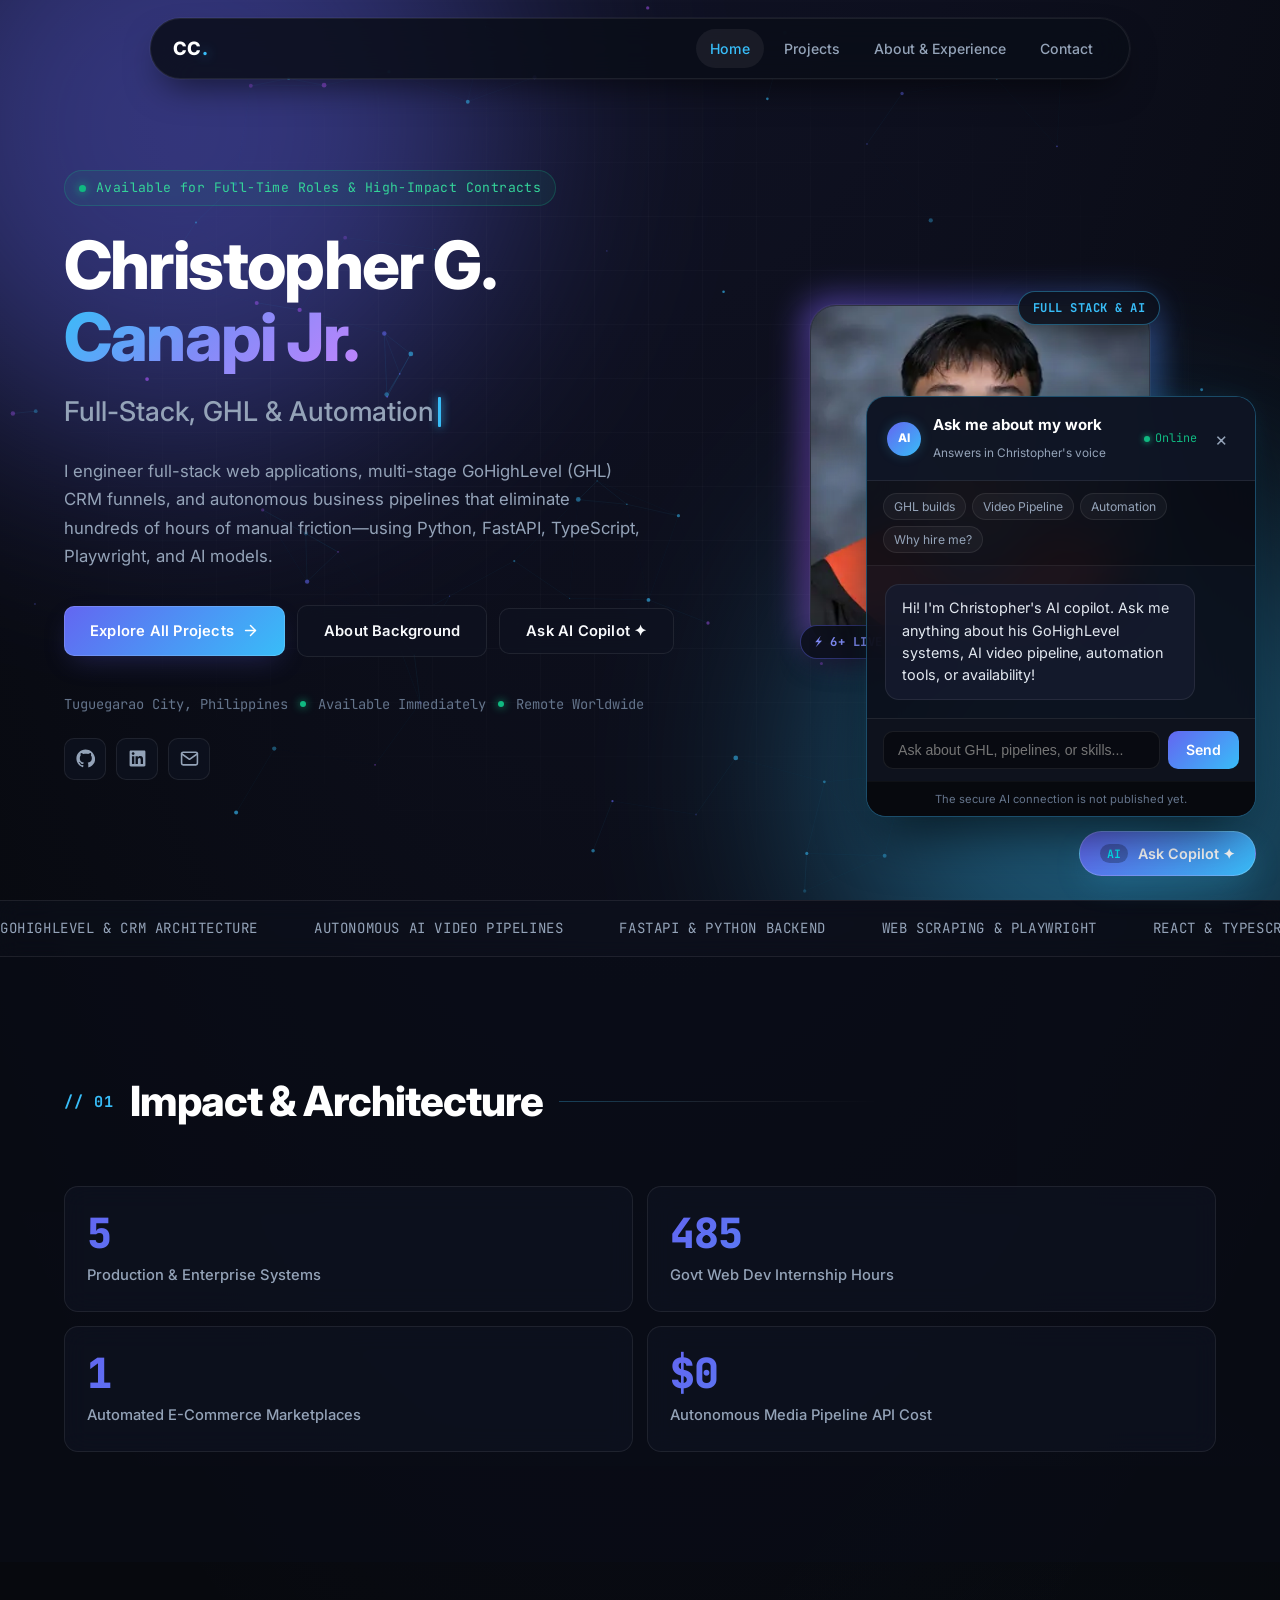
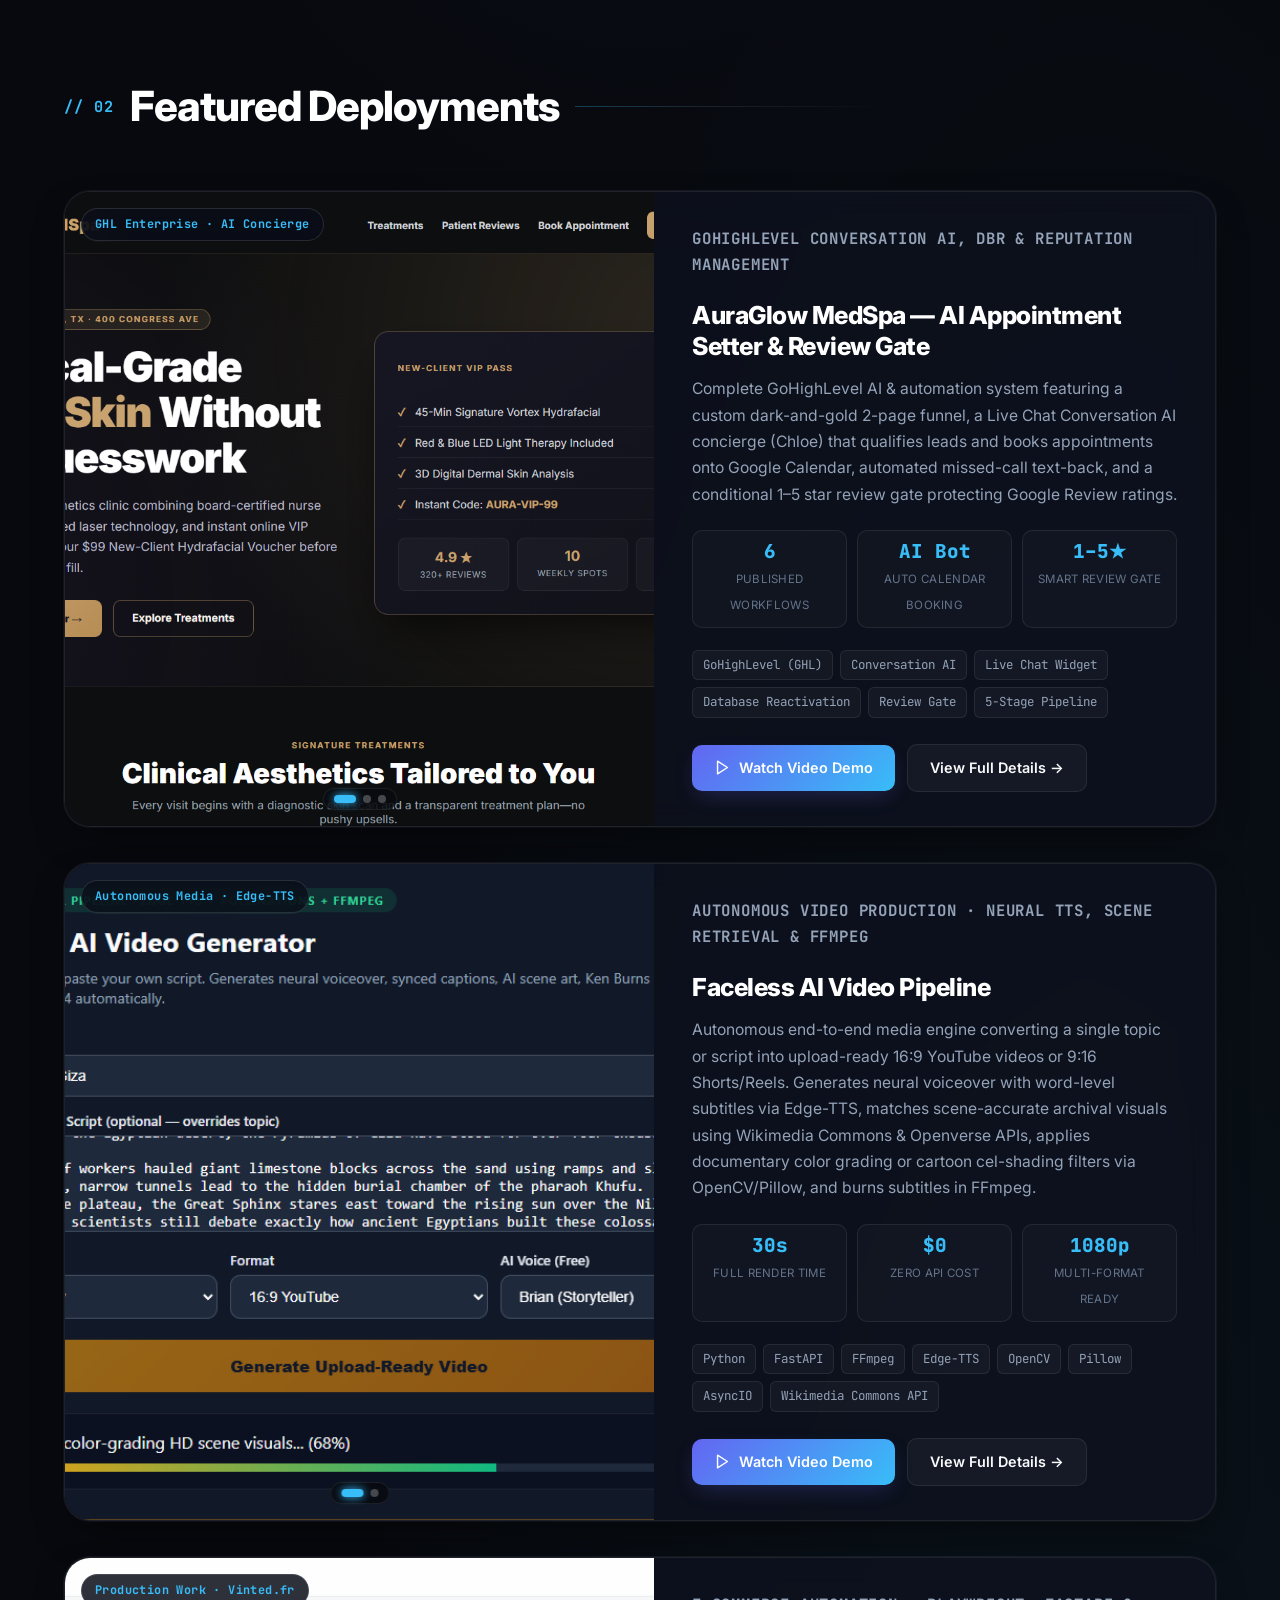
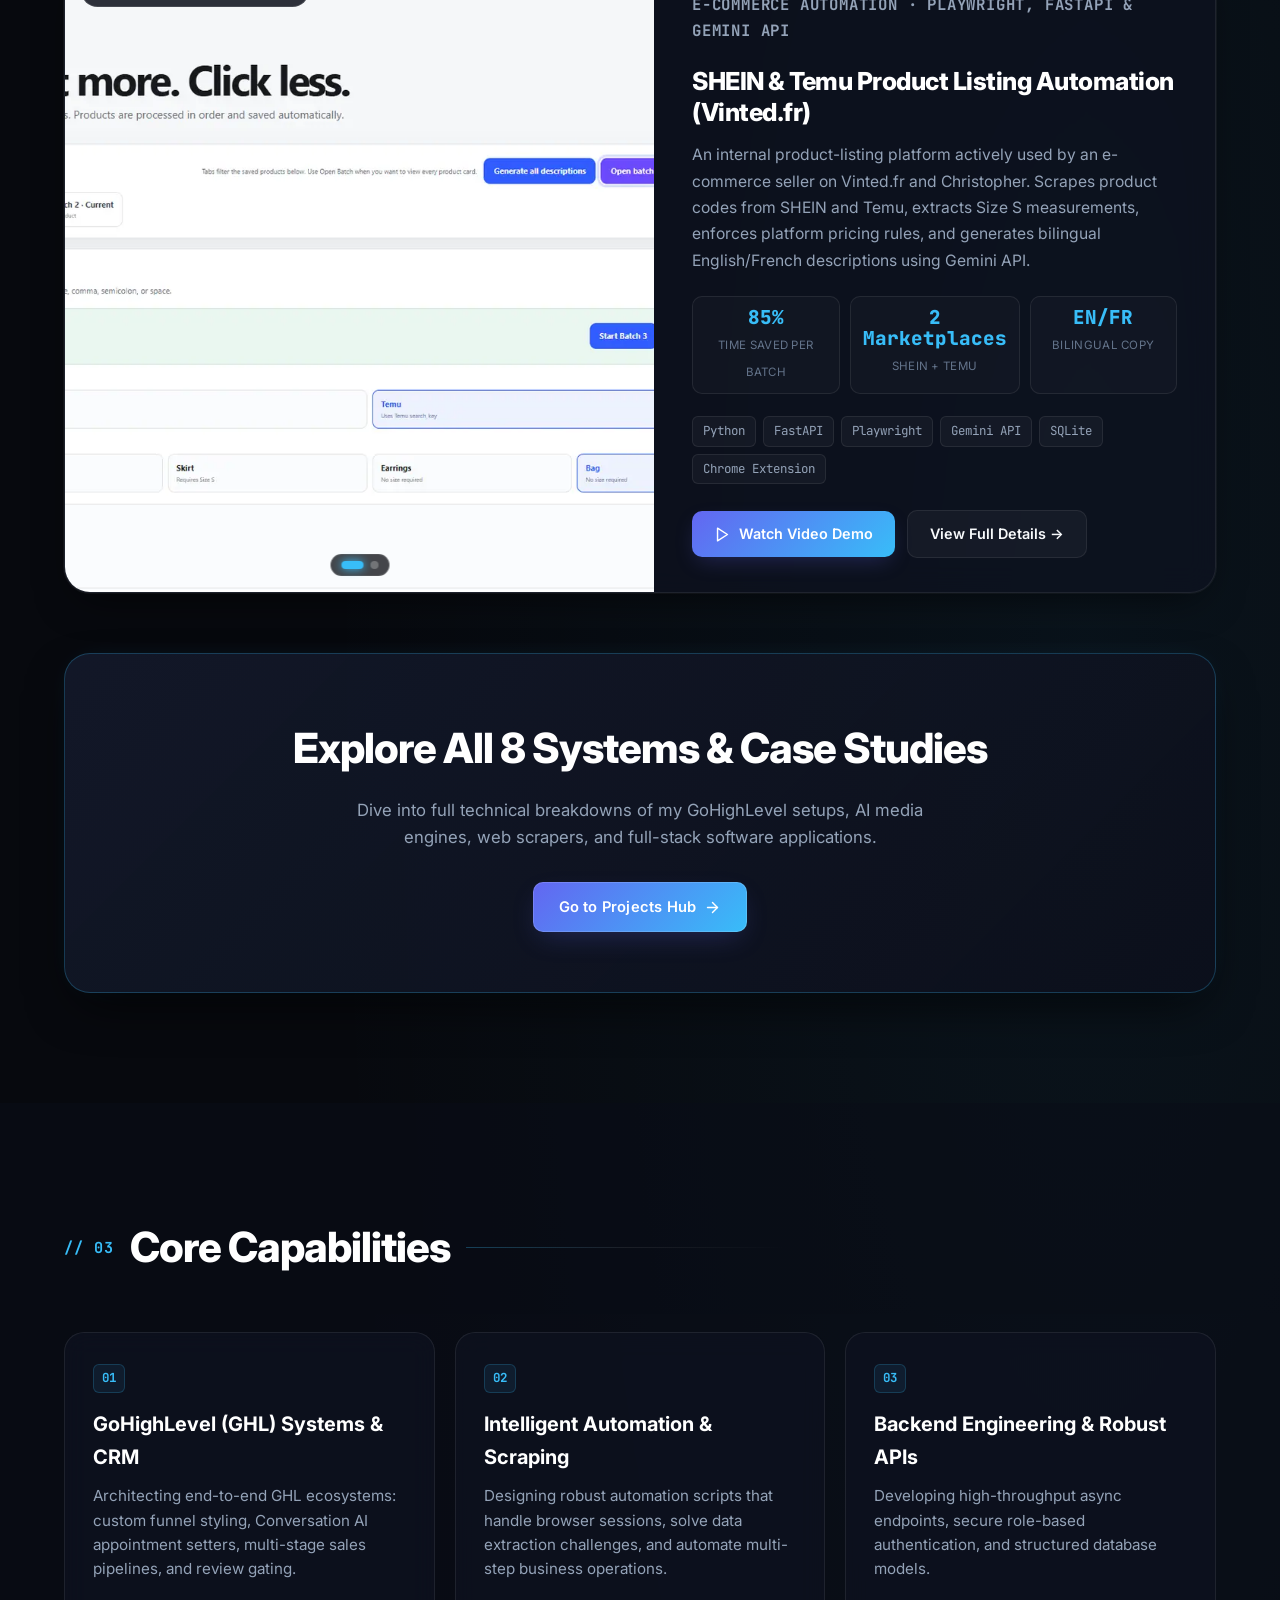
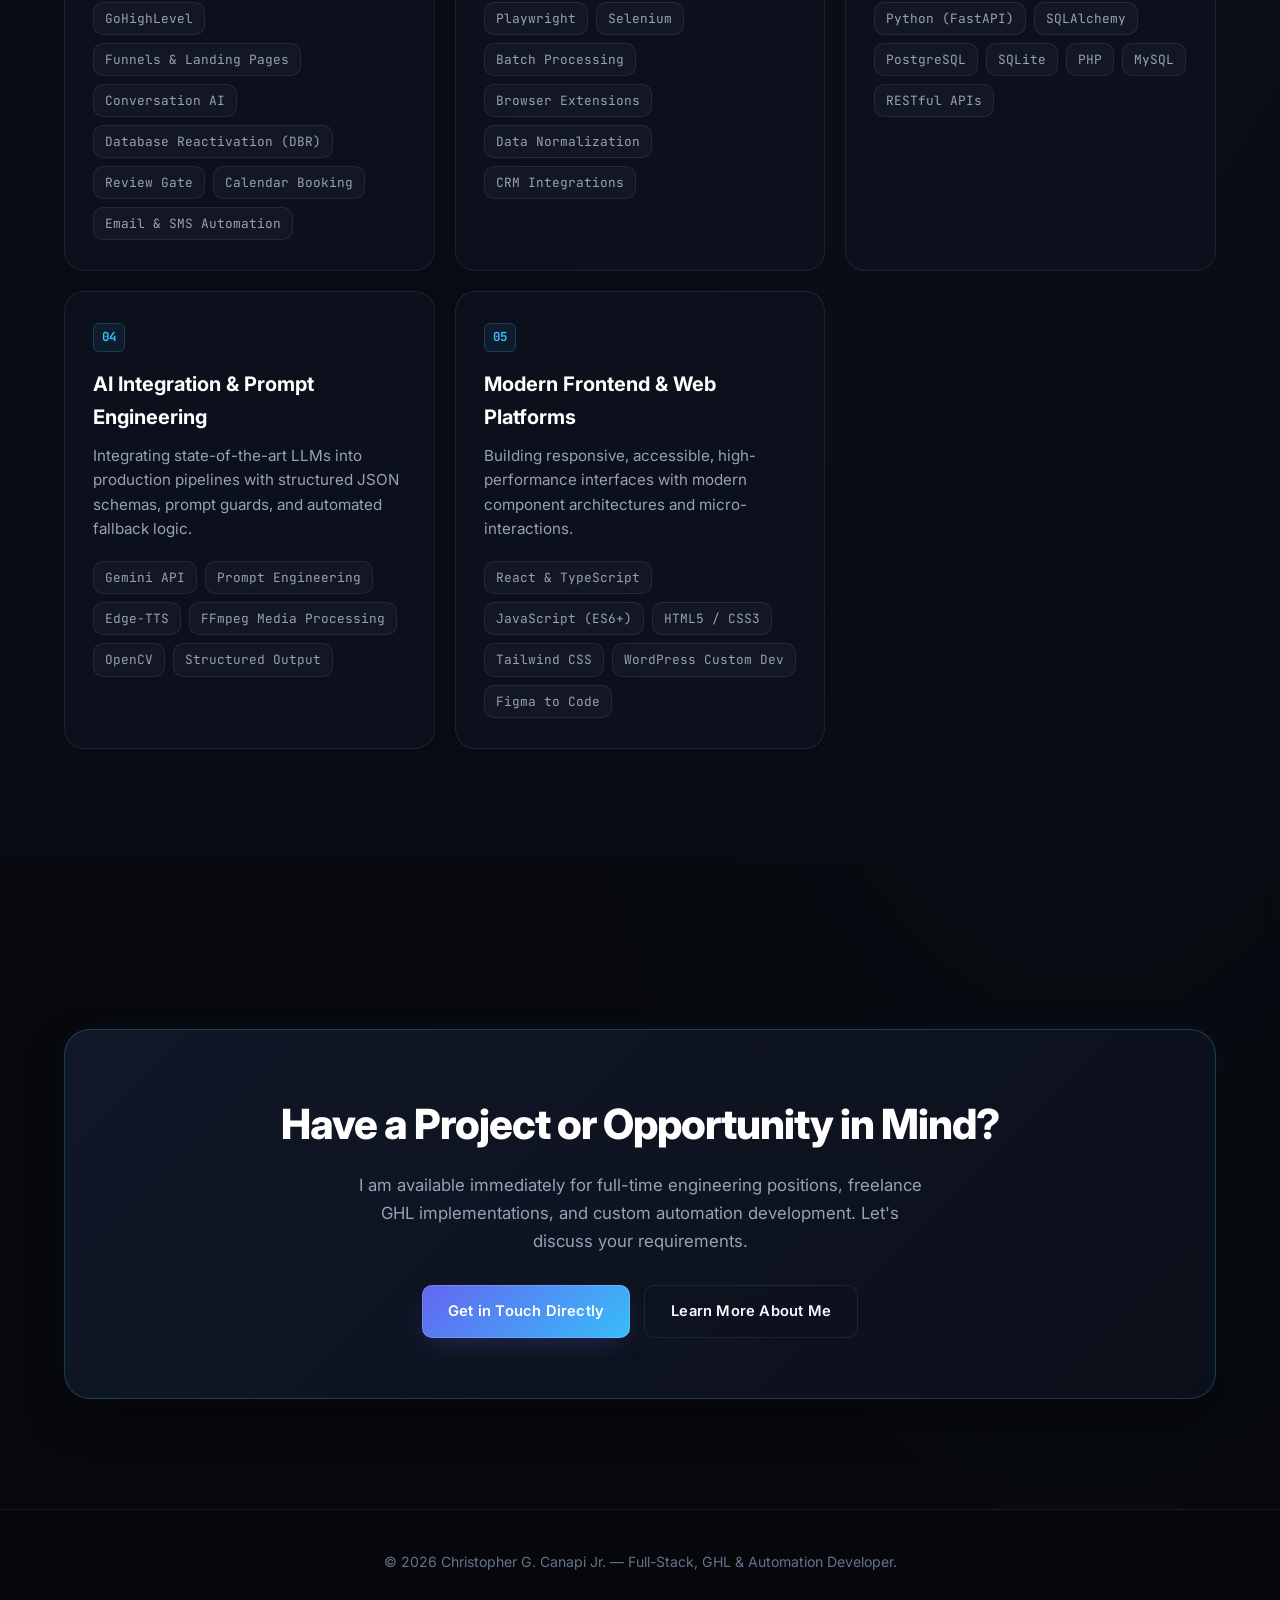
==== commit 41bb8373: "Transform portfolio into multi-page architecture: Home, Projects hub with filters, About & Experienc" ====
--- a/index.html
+++ b/index.html
@@ -2,68 +2,43 @@
 <html lang="en">
 <head>
 <meta charset="UTF-8">
-<meta name="google-site-verification" content="UbFchC09ze_1AzfnRvxmeLu-_yeMEDkYulFm_VgxoWs" />
 <meta name="viewport" content="width=device-width, initial-scale=1.0">
-<meta name="description" content="Christopher G. Canapi Jr. — Full-Stack, GoHighLevel (GHL) &amp; Automation Developer building web applications, CRM funnels, workflow automations, and AI-powered tools.">
-<meta name="keywords" content="Christopher G. Canapi Jr., Full-Stack Developer, GoHighLevel Specialist, GHL Automation, Workflow Automation Developer, Python, FastAPI, React, TypeScript, Web Developer Portfolio">
-<meta name="theme-color" content="#0a0a0c">
-<meta property="og:title" content="Christopher G. Canapi Jr. | Full-Stack, GHL &amp; Automation Developer">
-<meta property="og:description" content="Full-stack web applications, GoHighLevel (GHL) funnels &amp; CRM workflows, and intelligent business automations built with Python, React, TypeScript, FastAPI, and AI.">
+<title>Christopher G. Canapi Jr. — Full-Stack, GHL &amp; Automation Developer</title>
+<meta name="description" content="Portfolio of Christopher G. Canapi Jr. — Full-Stack Developer, GoHighLevel (GHL) Systems Architect, and Intelligent Business Automation Specialist based in the Philippines.">
+<link rel="canonical" href="https://christophergcanapijr-png.github.io/portfolio/">
+<meta property="og:title" content="Christopher G. Canapi Jr. — Full-Stack, GHL &amp; Automation Developer">
+<meta property="og:description" content="High-impact web applications, GoHighLevel CRM funnels, and autonomous business tools built with Python, TypeScript, and FastAPI.">
+<meta property="og:url" content="https://christophergcanapijr-png.github.io/portfolio/">
 <meta property="og:type" content="website">
-<meta property="og:url" content="https://christophergcanapijr-png.github.io/portfolio/">
-<meta property="og:image" content="https://christophergcanapijr-png.github.io/portfolio/assets/og-fullstack-editorial.png">
-<meta property="og:image:alt" content="Christopher G. Canapi Jr. — Full-Stack, GHL &amp; Automation Developer">
-<meta name="twitter:card" content="summary_large_image">
-<meta name="twitter:title" content="Christopher G. Canapi Jr. | Full-Stack, GHL &amp; Automation Developer">
-<meta name="twitter:description" content="Full-stack web applications, GoHighLevel (GHL) funnels &amp; CRM workflows, and practical automation built with Python, React, PHP, JavaScript, and AI.">
-<meta name="twitter:image" content="https://christophergcanapijr-png.github.io/portfolio/assets/og-fullstack-editorial.png">
-    <meta name="portfolio-ai-endpoint" content="https://christopher-portfolio-ai.christopher-canapi.workers.dev">
-<title>Christopher G. Canapi Jr. | Full-Stack, GHL &amp; Automation Developer</title>
-<link rel="preload" href="myface-360.webp" as="image" type="image/webp" imagesrcset="myface-360.webp 360w, myface-720.webp 720w" imagesizes="(max-width: 480px) 190px, (max-width: 880px) 230px, 340px" fetchpriority="high">
-<link rel="stylesheet" href="styles.css?v=20260808-performance-3">
-
-<script type="application/ld+json">
-{
-  "@context": "https://schema.org",
-  "@type": "Person",
-  "name": "Christopher G. Canapi Jr.",
-  "url": "https://christophergcanapijr-png.github.io/portfolio/",
-  "jobTitle": "Full-Stack Developer",
-  "description": "Full-stack and automation developer building web applications, APIs, and practical business tools.",
-  "sameAs": [
-    "https://github.com/christophergcanapijr-png",
-    "mailto:christophergcanapijr@gmail.com"
-  ],
-  "worksFor": {
-    "@type": "Organization",
-    "name": "Freelance"
-  }
-}
-</script>
+<link rel="preconnect" href="https://fonts.googleapis.com">
+<link rel="preconnect" href="https://fonts.gstatic.com" crossorigin>
+<link href="https://fonts.googleapis.com/css2?family=Inter:wght@400;500;600;700;800&family=JetBrains+Mono:wght@500;700&display=swap" rel="stylesheet">
+<link rel="stylesheet" href="styles.css">
 </head>
 <body>
 
 <a class="skip-link" href="#main-content">Skip to main content</a>
 <div class="pointer-glow" aria-hidden="true"></div>
 
+<!-- Top Floating Glass Navigation -->
 <header class="nav" id="nav">
   <div class="nav__inner container">
-    <a href="#hero" class="nav__logo">CC<span>.</span></a>
+    <a href="index.html" class="nav__logo">CC<span>.</span></a>
     <button class="nav__toggle" id="navToggle" aria-label="Toggle menu" aria-expanded="false">
       <span></span><span></span><span></span>
     </button>
     <nav class="nav__links" id="navLinks">
-      <a href="#about">About</a>
-      <a href="#skills">Skills</a>
-      <a href="#ghl-project">GHL Sample Projects</a>
-      <a href="#projects">Personal Projects</a>
-      <a href="#experience">Experience</a>
-      <a href="#contact">Contact</a>
+      <a href="index.html" class="active">Home</a>
+      <a href="projects.html">Projects</a>
+      <a href="about.html">About &amp; Experience</a>
+      <a href="contact.html">Contact</a>
     </nav>
   </div>
 </header>
 
 <main id="main-content" tabindex="-1">
+
+<!-- Hero Section -->
 <section class="hero" id="hero">
   <div class="hero__bg" aria-hidden="true">
     <div class="blob blob--1"></div>
@@ -73,589 +48,280 @@
   </div>
   <div class="container hero__inner">
     <div class="hero__text">
-      <p class="hero__greeting reveal"><span></span> Available for full-time &amp; freelance work</p>
+      <div class="hero__greeting reveal">
+        <span></span> Available for Full-Time Roles &amp; High-Impact Contracts
+      </div>
       <h1 class="hero__name reveal">Christopher G. <span class="accent">Canapi Jr.</span></h1>
       <h2 class="hero__title reveal">
         <span class="typed" id="typed" data-text="Full-Stack, GHL &amp; Automation Developer"></span><span class="caret" aria-hidden="true"></span>
       </h2>
       <p class="hero__intro reveal">
-        I build full-stack web applications, GoHighLevel (GHL) CRM &amp; funnel systems, and intelligent automation tools that eliminate hours of manual work—using Python, React, TypeScript, FastAPI, PHP, databases, and AI.
-        Based in Tuguegarao City, Philippines.
+        I engineer full-stack web applications, multi-stage GoHighLevel (GHL) CRM funnels, and autonomous business pipelines that eliminate hundreds of hours of manual friction—using Python, FastAPI, TypeScript, Playwright, and AI models.
       </p>
       <div class="hero__cta reveal">
-        <a href="#projects" class="btn btn--primary">View Projects</a>
-        <a href="#contact" class="btn btn--ghost">Get in Touch</a>
-        <button type="button" class="btn btn--ghost" data-ai-toggle aria-expanded="false">Ask My AI Assistant</button>
+        <a href="projects.html" class="btn btn--primary">
+          <span>Explore All Projects</span>
+          <svg viewBox="0 0 24 24" fill="none" stroke="currentColor" stroke-width="2" stroke-linecap="round" stroke-linejoin="round" style="width: 17px; height: 17px;"><line x1="5" y1="12" x2="19" y2="12"></line><polyline points="12 5 19 12 12 19"></polyline></svg>
+        </a>
+        <a href="about.html" class="btn btn--ghost">About Background</a>
+        <button type="button" class="btn btn--ghost" data-ai-toggle aria-expanded="false">Ask AI Copilot ✦</button>
       </div>
       <div class="hero__meta reveal">
         <span>Tuguegarao City, Philippines</span>
         <span class="dot"></span>
-        <span>Available immediately</span>
+        <span>Available Immediately</span>
         <span class="dot"></span>
-        <span>Remote &middot; Open to relocation</span>
+        <span>Remote Worldwide</span>
       </div>
       <div class="hero__socials reveal">
         <a href="https://github.com/christophergcanapijr-png" target="_blank" rel="noopener" class="social" aria-label="GitHub">
           <svg viewBox="0 0 24 24" fill="currentColor"><path d="M12 .5C5.6.5.5 5.6.5 12c0 5.1 3.3 9.4 7.9 10.9.6.1.8-.2.8-.6v-2c-3.2.7-3.9-1.4-3.9-1.4-.5-1.3-1.3-1.7-1.3-1.7-1.1-.7.1-.7.1-.7 1.2.1 1.8 1.2 1.8 1.2 1 1.8 2.7 1.3 3.4 1 .1-.8.4-1.3.8-1.6-2.6-.3-5.3-1.3-5.3-5.7 0-1.3.5-2.3 1.2-3.1-.1-.3-.5-1.5.1-3.1 0 0 1-.3 3.3 1.2 1-.3 2-.4 3-.4s2 .1 3 .4c2.3-1.5 3.3-1.2 3.3-1.2.7 1.6.2 2.8.1 3.1.8.8 1.2 1.9 1.2 3.1 0 4.4-2.7 5.4-5.3 5.7.4.4.8 1.1.8 2.2v3.3c0 .3.2.7.8.6 4.6-1.5 7.9-5.8 7.9-10.9C23.5 5.6 18.4.5 12 .5z"/></svg>
         </a>
+        <a href="https://www.linkedin.com/in/christopher-canapi-jr-bb31ab415/" target="_blank" rel="noopener" class="social" aria-label="LinkedIn">
+          <svg viewBox="0 0 24 24" fill="currentColor"><path d="M20.5 2h-17C2.7 2 2 2.7 2 3.5v17c0 .8.7 1.5 1.5 1.5h17c.8 0 1.5-.7 1.5-1.5v-17c0-.8-.7-1.5-1.5-1.5zM8 19H5V9h3v10zM6.5 7.5c-1 0-1.8-.8-1.8-1.8s.8-1.7 1.8-1.7 1.8.8 1.8 1.8-.8 1.7-1.8 1.7zM19 19h-3v-5c0-1.2 0-2.7-1.6-2.7s-1.9 1.3-1.9 2.6V19h-3V9h2.9v1.4h.1c.4-.8 1.4-1.6 2.9-1.6 3.1 0 3.6 2 3.6 4.7V19z"/></svg>
+        </a>
         <a href="mailto:christophergcanapijr@gmail.com" class="social" aria-label="Email">
           <svg viewBox="0 0 24 24" fill="none" stroke="currentColor" stroke-width="2" stroke-linecap="round" stroke-linejoin="round"><path d="M4 4h16c1.1 0 2 .9 2 2v12c0 1.1-.9 2-2 2H4c-1.1 0-2-.9-2-2V6c0-1.1.9-2 2-2z"/><polyline points="22,6 12,13 2,6"/></svg>
         </a>
       </div>
     </div>
-    <div class="hero__photo reveal" data-tilt data-tilt-strength="5">
+    <div class="hero__photo reveal" data-tilt data-tilt-strength="6">
       <div class="hero__photo-ring" aria-hidden="true"></div>
       <div class="hero__photo-inner">
         <img src="myface-360.webp" srcset="myface-360.webp 360w, myface-720.webp 720w" sizes="(max-width: 480px) 190px, (max-width: 880px) 230px, 340px" alt="Christopher G. Canapi Jr." width="720" height="900" loading="eager" decoding="async" fetchpriority="high">
       </div>
-      <span class="hero__orbit hero__orbit--top" aria-hidden="true">FULL STACK</span>
-      <span class="hero__orbit hero__orbit--bottom" aria-hidden="true">AUTOMATION</span>
-    </div>
-  </div>
-  <a href="#about" class="hero__scroll" aria-label="Scroll to About">
-    <span></span>
-  </a>
-</section>
-
+      <span class="hero__orbit hero__orbit--top" aria-hidden="true">FULL STACK &amp; AI</span>
+      <span class="hero__orbit hero__orbit--bottom" aria-hidden="true">⚡ 6+ LIVE SYSTEMS</span>
+    </div>
+  </div>
+</section>
+
+<!-- Tech Ticker -->
 <div class="motion-strip" aria-label="Portfolio specialties">
   <div class="motion-strip__track">
-    <span>Full-stack development</span><i></i><span>GoHighLevel &amp; CRM systems</span><i></i><span>Business automation</span><i></i><span>UX-minded interfaces</span><i></i><span>Responsive by default</span><i></i>
-    <span aria-hidden="true">Full-stack development</span><i aria-hidden="true"></i><span aria-hidden="true">GoHighLevel &amp; CRM systems</span><i aria-hidden="true"></i><span aria-hidden="true">Business automation</span><i aria-hidden="true"></i><span aria-hidden="true">UX-minded interfaces</span><i aria-hidden="true"></i><span aria-hidden="true">Responsive by default</span><i aria-hidden="true"></i>
+    <span>GoHighLevel &amp; CRM Architecture</span><i></i><span>Autonomous AI Video Pipelines</span><i></i><span>FastAPI &amp; Python Backend</span><i></i><span>Web Scraping &amp; Playwright</span><i></i><span>React &amp; TypeScript</span><i></i><span>Database Reactivation &amp; Review Gates</span><i></i>
+    <span aria-hidden="true">GoHighLevel &amp; CRM Architecture</span><i aria-hidden="true"></i><span aria-hidden="true">Autonomous AI Video Pipelines</span><i aria-hidden="true"></i><span aria-hidden="true">FastAPI &amp; Python Backend</span><i aria-hidden="true"></i><span aria-hidden="true">Web Scraping &amp; Playwright</span><i aria-hidden="true"></i><span aria-hidden="true">React &amp; TypeScript</span><i aria-hidden="true"></i><span aria-hidden="true">Database Reactivation &amp; Review Gates</span><i aria-hidden="true"></i>
   </div>
 </div>
 
-<section class="section about" id="about">
+<!-- Key Impact & Stats (Bento Grid) -->
+<section class="section" id="impact">
   <div class="container">
     <div class="section__head reveal">
-      <span class="section__num">01</span>
-      <h2 class="section__title">About Me</h2>
+      <span class="section__num">// 01</span>
+      <h2 class="section__title">Impact &amp; Architecture</h2>
       <div class="section__line"></div>
     </div>
-    <div class="about__grid">
-      <div class="about__text reveal">
-        <p>
-          I'm a 2026 Information Technology graduate from the University of Cagayan
-          Valley and a full-stack developer who builds complete web applications from
-          interface to database. I also specialize in practical automation: understanding
-          a manual process, finding its failure points, and building a tool that makes the
-          work faster and more consistent.
-        </p>
-        <p>
-          I care about dependable workflows, clear validation, useful interfaces, and
-          software that non-technical users can operate confidently. I'm available
-          immediately for full-time or freelance full-stack, web, automation, or backend
-          work. I prefer remote opportunities and I'm willing to relocate.
-        </p>
-      </div>
-      <div class="about__stats">
-        <div class="stat reveal" data-tilt>
-          <div class="stat__num" data-target="6" data-suffix="+">6+</div>
-          <div class="stat__label">Completed Builds</div>
-        </div>
-        <div class="stat reveal" data-tilt>
-          <div class="stat__num" data-target="486">486</div>
-          <div class="stat__label">Internship Hours</div>
-        </div>
-        <div class="stat reveal" data-tilt>
-          <div class="stat__num" data-target="2">2</div>
-          <div class="stat__label">Automated Marketplaces</div>
-        </div>
-        <div class="stat reveal" data-tilt>
-          <div class="stat__num" data-target="1">1</div>
-          <div class="stat__label">Government Project</div>
-        </div>
-      </div>
-    </div>
-  </div>
-</section>
-
-<section class="section skills" id="skills">
+    <div class="about__stats reveal">
+      <div class="stat" data-tilt>
+        <div class="stat__num" data-target="6" data-suffix="+">6+</div>
+        <div class="stat__label">Production &amp; Enterprise Systems</div>
+      </div>
+      <div class="stat" data-tilt>
+        <div class="stat__num" data-target="486">486</div>
+        <div class="stat__label">Govt Web Dev Internship Hours</div>
+      </div>
+      <div class="stat" data-tilt>
+        <div class="stat__num" data-target="2">2</div>
+        <div class="stat__label">Automated E-Commerce Marketplaces</div>
+      </div>
+      <div class="stat" data-tilt>
+        <div class="stat__num" data-target="0" data-suffix="$">$0</div>
+        <div class="stat__label">Autonomous Media Pipeline API Cost</div>
+      </div>
+    </div>
+  </div>
+</section>
+
+<!-- Featured Systems Showcase -->
+<section class="section" id="featured-systems">
   <div class="container">
     <div class="section__head reveal">
-      <span class="section__num">02</span>
-      <h2 class="section__title">Skills</h2>
+      <span class="section__num">// 02</span>
+      <h2 class="section__title">Featured Deployments</h2>
       <div class="section__line"></div>
     </div>
-    <p class="skills__intro reveal">Full-stack and automation capabilities demonstrated through working projects, not self-scored percentages.</p>
-    <div class="skills__grid">
-      <article class="skill-group reveal" data-tilt>
-        <span class="skill-group__num">01</span>
-        <h3>GoHighLevel (GHL) &amp; CRM</h3>
-        <p>Designing end-to-end GHL systems, high-converting funnels, multi-stage sales pipelines, and automated client workflows.</p>
-        <ul><li>GoHighLevel (GHL)</li><li>Funnels &amp; Landing Pages</li><li>CRM &amp; Sales Pipelines</li><li>Workflow Automations</li><li>Calendar &amp; Booking</li><li>Lead Capture &amp; Tagging</li><li>Email &amp; SMS Campaigns</li></ul>
-      </article>
-      <article class="skill-group reveal" data-tilt>
-        <span class="skill-group__num">02</span>
-        <h3>Automation &amp; Scraping</h3>
-        <p>Building intelligent scrapers, business workflow automations, and data extraction tools.</p>
-        <ul><li>Selenium &amp; Playwright</li><li>Web Scraping</li><li>Browser Extensions</li><li>Batch Processing</li><li>CRM Integrations</li></ul>
-      </article>
-      <article class="skill-group reveal" data-tilt>
-        <span class="skill-group__num">03</span>
-        <h3>Backend &amp; Databases</h3>
-        <p>Developing robust APIs and server-side logic for dashboards, voting systems, and inventory platforms.</p>
-        <ul><li>Python (FastAPI)</li><li>PHP</li><li>SQLAlchemy / SQLite</li><li>MySQL</li></ul>
-      </article>
-      <article class="skill-group reveal" data-tilt>
-        <span class="skill-group__num">04</span>
-        <h3>AI Integration</h3>
-        <p>Using large language models inside guarded workflows for unstructured data parsing and content generation.</p>
-        <ul><li>Gemini API</li><li>Prompt Engineering</li><li>LLM Workflows</li><li>Schema Validation</li></ul>
-      </article>
-      <article class="skill-group reveal" data-tilt>
-        <span class="skill-group__num">05</span>
-        <h3>Frontend Development</h3>
-        <p>Creating modern, responsive user interfaces and shipping complete tools with maintainable code.</p>
-        <ul><li>React &amp; TypeScript</li><li>JavaScript</li><li>HTML5 / CSS3</li><li>WordPress</li></ul>
-      </article>
-    </div>
-  </div>
-
-</section>
-
-<section class="section ghl-project" id="ghl-project">
-  <div class="container">
-    <div class="section__head reveal">
-      <span class="section__num">03</span>
-      <h2 class="section__title">GHL Sample Projects</h2>
-      <div class="section__line"></div>
-    </div>
-    <div data-project-tabs>
-      <div class="project-tabs" role="tablist" aria-label="GHL Sample Projects">
-        <button class="project-tab is-active" type="button" role="tab" aria-selected="true" data-target="ghl-1">
-          <span class="project-tab__num">01</span>
-          <span>AuraGlow MedSpa (AI + Review Gate)</span>
-        </button>
-        <button class="project-tab" type="button" role="tab" aria-selected="false" data-target="ghl-2">
-          <span class="project-tab__num">02</span>
-          <span>Prime Realty (Funnel &amp; CRM)</span>
-        </button>
-      </div>
-      <div class="projects__grid">
-      <article class="project project--featured project-panel is-active reveal" data-panel="ghl-1" data-tilt>
-        <div class="project__cover project__cover--gallery" data-gallery aria-label="AuraGlow MedSpa GoHighLevel AI &amp; Automation screens">
-          <img class="gallery__img is-active" src="assets/auraglow-1-home.png" alt="AuraGlow MedSpa — Luxury Dark &amp; Gold VIP Voucher Landing Page" loading="lazy" decoding="async">
-          <img class="gallery__img" src="assets/auraglow-2-treatments.png" alt="AuraGlow MedSpa — Signature Treatments &amp; Austin Patient Reviews" loading="lazy" decoding="async">
-          <img class="gallery__img" src="assets/auraglow-3-form.png" alt="AuraGlow MedSpa — Custom-Styled VIP Voucher Lead Form" loading="lazy" decoding="async">
-          <img class="gallery__img" src="assets/auraglow-4-voucher.png" alt="AuraGlow MedSpa — Instant AURA-VIP-99 Voucher Confirmation Card" loading="lazy" decoding="async">
-          <img class="gallery__img" src="assets/auraglow-5-calendar.png" alt="AuraGlow MedSpa — 45-Minute Treatment Booking Calendar" loading="lazy" decoding="async">
-          <img class="gallery__img" src="assets/auraglow-6-ai-chat.png" alt="AuraGlow MedSpa — Chloe Live Chat AI Concierge Booking Appointments" loading="lazy" decoding="async">
-          <img class="gallery__img" src="assets/auraglow-7-email.png" alt="AuraGlow MedSpa — Automated Dark &amp; Gold VIP Voucher Email" loading="lazy" decoding="async">
-          <img class="gallery__img" src="assets/auraglow-8-pipeline.png" alt="GoHighLevel CRM — 5-Stage AuraGlow Patient Pipeline" loading="lazy" decoding="async">
-          <img class="gallery__img" src="assets/auraglow-9-workflows.png" alt="GoHighLevel Automation — 6 Published MedSpa &amp; AI Workflows" loading="lazy" decoding="async">
-          <div class="gallery__dots" role="tablist" aria-label="AuraGlow MedSpa GHL gallery screens">
+
+    <div class="projects-stack">
+
+      <!-- 1. AuraGlow MedSpa -->
+      <article class="project project--featured reveal" data-tilt>
+        <div class="project__cover project__cover--gallery" data-gallery aria-label="AuraGlow MedSpa GoHighLevel AI screens">
+          <img class="gallery__img is-active" src="assets/auraglow-1-home.png" alt="AuraGlow MedSpa — Luxury VIP Voucher Landing Page" loading="lazy" decoding="async">
+          <img class="gallery__img" src="assets/auraglow-6-ai-chat.png" alt="AuraGlow MedSpa — Live Chat AI Concierge Chloe" loading="lazy" decoding="async">
+          <img class="gallery__img" src="assets/auraglow-8-pipeline.png" alt="GoHighLevel CRM — 5-Stage Patient Pipeline" loading="lazy" decoding="async">
+          <div class="gallery__dots" role="tablist">
             <button class="gallery__dot is-active" type="button" aria-label="Show Landing Page"></button>
-            <button class="gallery__dot" type="button" aria-label="Show Treatments and Reviews"></button>
-            <button class="gallery__dot" type="button" aria-label="Show Voucher Lead Form"></button>
-            <button class="gallery__dot" type="button" aria-label="Show Voucher Confirmation"></button>
-            <button class="gallery__dot" type="button" aria-label="Show Booking Calendar"></button>
-            <button class="gallery__dot" type="button" aria-label="Show Live Chat AI Concierge"></button>
-            <button class="gallery__dot" type="button" aria-label="Show Automated Email"></button>
-            <button class="gallery__dot" type="button" aria-label="Show Patient Pipeline"></button>
-            <button class="gallery__dot" type="button" aria-label="Show Published Workflows"></button>
-          </div>
-          <span class="project__badge">GHL Sample Project · AI</span>
+            <button class="gallery__dot" type="button" aria-label="Show AI Concierge"></button>
+            <button class="gallery__dot" type="button" aria-label="Show Pipeline"></button>
+          </div>
+          <span class="project__badge">GHL Enterprise · AI Concierge</span>
         </div>
         <div class="project__body">
-          <p class="project__eyebrow">Sample Build &middot; GoHighLevel Conversation AI, DBR &amp; Reputation Management</p>
-          <h3>AuraGlow MedSpa — AI Appointment Setter &amp; Review Gate (Sample Project)</h3>
+          <p class="project__eyebrow">GoHighLevel Conversation AI, DBR &amp; Reputation Management</p>
+          <h3>AuraGlow MedSpa — AI Appointment Setter &amp; Review Gate</h3>
           <p>
-            A complete GoHighLevel (GHL) AI &amp; automation sample build for a fictional Austin, TX medspa. Features a custom dark-and-gold 2-page funnel, a Live Chat Conversation AI concierge (Chloe) that qualifies patients and books directly onto the calendar, missed-call &amp; database reactivation (DBR) campaigns, 24h/2h appointment reminders, no-show recovery, and a conditional 1–5 star review gate routing happy patients to Google Reviews.
+            Complete GoHighLevel AI &amp; automation system featuring a custom dark-and-gold 2-page funnel, a Live Chat Conversation AI concierge (Chloe) that qualifies leads and books appointments onto Google Calendar, automated missed-call text-back, and a conditional 1–5 star review gate protecting Google Review ratings.
           </p>
-          <div class="project__proof" aria-label="AuraGlow GHL build highlights">
-            <div>
-              <strong>6</strong>
-              <span>Published Workflows</span>
-            </div>
-            <div>
-              <strong>AI Bot</strong>
-              <span>Auto Calendar Booking</span>
-            </div>
-            <div>
-              <strong>1–5★</strong>
-              <span>Smart Review Gate</span>
-            </div>
+          <div class="project__proof">
+            <div><strong>6</strong><span>Published Workflows</span></div>
+            <div><strong>AI Bot</strong><span>Auto Calendar Booking</span></div>
+            <div><strong>1–5★</strong><span>Smart Review Gate</span></div>
           </div>
           <ul class="project__tags">
-            <li>GoHighLevel (GHL)</li><li>Conversation AI</li><li>Live Chat Widget</li><li>Database Reactivation</li><li>Review Gate</li><li>5-Stage Pipeline</li><li>HTML Email Automation</li>
+            <li>GoHighLevel (GHL)</li><li>Conversation AI</li><li>Live Chat Widget</li><li>Database Reactivation</li><li>Review Gate</li><li>5-Stage Pipeline</li>
           </ul>
           <div class="project__actions">
-            <a class="project__btn project__btn--primary" href="assets/ghl-auraglow-demo.mp4" target="_blank" rel="noopener" aria-label="Watch AuraGlow MedSpa GoHighLevel video demo">
+            <a class="project__btn project__btn--primary" href="assets/ghl-auraglow-demo.mp4" target="_blank" rel="noopener">
               <svg viewBox="0 0 24 24" fill="none" stroke="currentColor" stroke-width="2" stroke-linecap="round" stroke-linejoin="round"><polygon points="5 3 19 12 5 21 5 3"/></svg>
               <span>Watch Video Demo</span>
             </a>
-          </div>
-        </div>
-      </article>
-      <article class="project project--featured project-panel reveal" data-panel="ghl-2" data-tilt>
-        <div class="project__cover project__cover--gallery" data-gallery aria-label="Prime Realty GoHighLevel CRM &amp; Funnel screens">
-          <img class="gallery__img is-active" src="assets/ghl-1-website.png" alt="Prime Realty — Real Estate Hero &amp; Landing Page" loading="lazy" decoding="async">
-          <img class="gallery__img" src="assets/ghl-2-listings.png" alt="Prime Realty — Featured Property Listings Showcase" loading="lazy" decoding="async">
-          <img class="gallery__img" src="assets/ghl-3-inquiry.png" alt="Prime Realty — Interactive Property Search &amp; Lead Capture Form" loading="lazy" decoding="async">
-          <img class="gallery__img" src="assets/ghl-4-scheduling.png" alt="Prime Realty — Integrated Property Viewing Booking Calendar" loading="lazy" decoding="async">
-          <img class="gallery__img" src="assets/ghl-5-email.png" alt="Prime Realty — Automated Branded Inquiry Confirmation Email" loading="lazy" decoding="async">
-          <img class="gallery__img" src="assets/ghl-6-opportunities.png" alt="GoHighLevel CRM — Sales Pipeline &amp; Lead Stage Tracking" loading="lazy" decoding="async">
-          <img class="gallery__img" src="assets/ghl-7-calendar.png" alt="GoHighLevel CRM — Confirmed Property Viewing Calendar Management" loading="lazy" decoding="async">
-          <img class="gallery__img" src="assets/ghl-8-workflows.png" alt="GoHighLevel Automation — Published Lead Qualification &amp; Stage Workflows" loading="lazy" decoding="async">
-          <div class="gallery__dots" role="tablist" aria-label="Prime Realty GHL gallery screens">
-            <button class="gallery__dot is-active" type="button" aria-label="Show Landing Page"></button>
-            <button class="gallery__dot" type="button" aria-label="Show Featured Listings"></button>
-            <button class="gallery__dot" type="button" aria-label="Show Property Inquiry Form"></button>
-            <button class="gallery__dot" type="button" aria-label="Show Viewing Scheduler"></button>
-            <button class="gallery__dot" type="button" aria-label="Show Email Confirmation"></button>
-            <button class="gallery__dot" type="button" aria-label="Show Sales Pipeline Opportunities"></button>
-            <button class="gallery__dot" type="button" aria-label="Show CRM Calendar View"></button>
-            <button class="gallery__dot" type="button" aria-label="Show Automation Workflows"></button>
-          </div>
-          <span class="project__badge">GHL Sample Project</span>
+            <a class="project__btn project__btn--secondary" href="projects.html#ghl">View Full Details →</a>
+          </div>
+        </div>
+      </article>
+
+      <!-- 2. Faceless AI Video Pipeline -->
+      <article class="project project--featured reveal" data-tilt>
+        <div class="project__cover project__cover--gallery" data-gallery aria-label="Faceless AI Video Pipeline screens">
+          <img class="gallery__img is-active" src="assets/faceless-video-1.png" alt="Faceless AI Video Pipeline — Studio UI, Voice Selector &amp; Progress Bar" loading="lazy" decoding="async">
+          <img class="gallery__img" src="assets/faceless-video-2.png" alt="Faceless AI Video Pipeline — Rendered 720p/1080p Video Player" loading="lazy" decoding="async">
+          <div class="gallery__dots" role="tablist">
+            <button class="gallery__dot is-active" type="button" aria-label="Show Studio UI"></button>
+            <button class="gallery__dot" type="button" aria-label="Show Video Player"></button>
+          </div>
+          <span class="project__badge">Autonomous Media · Edge-TTS</span>
         </div>
         <div class="project__body">
-          <p class="project__eyebrow">Sample Build &middot; GoHighLevel Funnel, CRM &amp; Workflow Automation</p>
-          <h3>Prime Realty — Real Estate Funnel &amp; CRM Automation (Sample Project)</h3>
+          <p class="project__eyebrow">Autonomous Video Production &middot; Neural TTS, Scene Retrieval &amp; FFmpeg</p>
+          <h3>Faceless AI Video Pipeline</h3>
           <p>
-            A complete GoHighLevel (GHL) sample project modeled around a fictional real estate brokerage to showcase end-to-end CRM and automation setup. Features a responsive property showcase funnel with dynamic toggleable inquiry and viewing-booking widgets, custom fields &amp; values, smart buyer/seller contact tagging, automated email confirmations, a 5-stage sales pipeline, and 7+ workflow automations covering every stage from lead capture to closed deal.
+            Autonomous end-to-end media engine converting a single topic or script into upload-ready 16:9 YouTube videos or 9:16 Shorts/Reels. Generates neural voiceover with word-level subtitles via Edge-TTS, matches scene-accurate archival visuals using Wikimedia Commons &amp; Openverse APIs, applies documentary color grading or cartoon cel-shading filters via OpenCV/Pillow, and burns subtitles in FFmpeg.
           </p>
-          <div class="project__proof" aria-label="GHL build highlights">
-            <div>
-              <strong>7+</strong>
-              <span>GHL Workflows</span>
-            </div>
-            <div>
-              <strong>5-Stage</strong>
-              <span>Sales Pipeline</span>
-            </div>
-            <div>
-              <strong>2-in-1</strong>
-              <span>Form &amp; Booking</span>
-            </div>
+          <div class="project__proof">
+            <div><strong>30s</strong><span>Full Render Time</span></div>
+            <div><strong>$0</strong><span>Zero API Cost</span></div>
+            <div><strong>1080p</strong><span>Multi-Format Ready</span></div>
           </div>
           <ul class="project__tags">
-            <li>GoHighLevel (GHL)</li><li>Funnel &amp; Website Builder</li><li>CRM Pipelines</li><li>Workflow Automation</li><li>Custom Fields &amp; Tagging</li><li>Calendar Booking</li><li>Email Campaigns</li>
+            <li>Python</li><li>FastAPI</li><li>FFmpeg</li><li>Edge-TTS</li><li>OpenCV</li><li>Pillow</li><li>AsyncIO</li><li>Wikimedia Commons API</li>
           </ul>
           <div class="project__actions">
-            <a class="project__btn project__btn--primary" href="assets/ghl-prime-realty-demo.mp4" target="_blank" rel="noopener" aria-label="Watch Prime Realty GoHighLevel video demo">
+            <a class="project__btn project__btn--primary" href="assets/faceless-video-demo.mp4" target="_blank" rel="noopener">
               <svg viewBox="0 0 24 24" fill="none" stroke="currentColor" stroke-width="2" stroke-linecap="round" stroke-linejoin="round"><polygon points="5 3 19 12 5 21 5 3"/></svg>
               <span>Watch Video Demo</span>
             </a>
-          </div>
-        </div>
-      </article>
-    </div>
-    </div>
-  </div>
-</section>
-
-<section class="section projects" id="projects">
-  <div class="container">
-    <div class="section__head reveal">
-      <span class="section__num">04</span>
-      <h2 class="section__title">Personal Projects</h2>
-      <div class="section__line"></div>
-    </div>
-    <div data-project-tabs>
-      <div class="project-tabs" role="tablist" aria-label="Personal Projects">
-        <button class="project-tab is-active" type="button" role="tab" aria-selected="true" data-target="pers-1">
-          <span class="project-tab__num">01</span>
-          <span>Faceless AI Video Pipeline</span>
-        </button>
-        <button class="project-tab" type="button" role="tab" aria-selected="false" data-target="pers-2">
-          <span class="project-tab__num">02</span>
-          <span>AI Job Aggregator</span>
-        </button>
-      </div>
-      <div class="projects__grid">
-      <article class="project project--featured project-panel is-active reveal" data-panel="pers-1" data-tilt>
-        <div class="project__cover project__cover--gallery" data-gallery aria-label="Faceless AI Video Pipeline screens">
-          <img class="gallery__img is-active" src="assets/faceless-video-1.png" alt="Faceless AI Video Pipeline — Studio UI, Script Editor, Voice Selection &amp; Progress Bar" loading="lazy" decoding="async">
-          <img class="gallery__img" src="assets/faceless-video-2.png" alt="Faceless AI Video Pipeline — Rendered 720p/1080p Video Player with Burned-In Captions" loading="lazy" decoding="async">
-          <div class="gallery__dots" role="tablist" aria-label="Faceless AI Video Pipeline gallery screens">
-            <button class="gallery__dot is-active" type="button" aria-label="Show Studio UI"></button>
-            <button class="gallery__dot" type="button" aria-label="Show Rendered Video"></button>
-          </div>
-          <span class="project__badge">AI &amp; Video Automation</span>
+            <a class="project__btn project__btn--secondary" href="projects.html#ai">View Full Details →</a>
+          </div>
+        </div>
+      </article>
+
+      <!-- 3. SHEIN & Temu Automation -->
+      <article class="project project--featured reveal" data-tilt>
+        <div class="project__cover project__cover--gallery" data-gallery aria-label="SHEIN &amp; Temu Automation screens">
+          <img class="gallery__img is-active" src="assets/automation-workspace.webp" alt="SHEIN &amp; Temu Automation — Batch Workspace Screen" loading="lazy" decoding="async">
+          <img class="gallery__img" src="assets/automation-review.webp" alt="SHEIN &amp; Temu Automation — Extracted Measurements &amp; Pricing" loading="lazy" decoding="async">
+          <div class="gallery__dots" role="tablist">
+            <button class="gallery__dot is-active" type="button" aria-label="Show Workspace"></button>
+            <button class="gallery__dot" type="button" aria-label="Show Extracted Measurements"></button>
+          </div>
+          <span class="project__badge">Production Work · Vinted.fr</span>
         </div>
         <div class="project__body">
-          <p class="project__eyebrow">Autonomous Media Engine &middot; Neural TTS, Scene Matching &amp; FFmpeg Render</p>
-          <h3>Faceless AI Video Pipeline</h3>
+          <p class="project__eyebrow">E-Commerce Automation &middot; Playwright, FastAPI &amp; Gemini API</p>
+          <h3>SHEIN &amp; Temu Product Listing Automation (Vinted.fr)</h3>
           <p>
-            An autonomous end-to-end video production pipeline that converts a single topic prompt or custom script into upload-ready 16:9 YouTube videos or 9:16 Shorts/Reels. Features neural speech synthesis and word-level timestamp generation via Edge-TTS, intelligent scene visual retrieval using Wikimedia Commons &amp; Openverse APIs, documentary color grading and cartoon cel-shading filters via OpenCV and Pillow, and automated Ken Burns camera motion with burned-in subtitles rendered in FFmpeg.
+            An internal product-listing platform actively used by an e-commerce seller on Vinted.fr and Christopher. Scrapes product codes from SHEIN and Temu, extracts Size S measurements, enforces platform pricing rules, and generates bilingual English/French descriptions using Gemini API.
           </p>
-          <div class="project__proof" aria-label="Video pipeline highlights">
-            <div>
-              <strong>30s</strong>
-              <span>Full Render Time</span>
-            </div>
-            <div>
-              <strong>$0</strong>
-              <span>Zero API Cost</span>
-            </div>
-            <div>
-              <strong>1080p</strong>
-              <span>Multi-Format Ready</span>
-            </div>
+          <div class="project__proof">
+            <div><strong>85%</strong><span>Time Saved per Batch</span></div>
+            <div><strong>2 Marketplaces</strong><span>SHEIN + Temu</span></div>
+            <div><strong>EN/FR</strong><span>Bilingual Copy</span></div>
           </div>
           <ul class="project__tags">
-            <li>Python</li><li>FastAPI</li><li>FFmpeg</li><li>Edge-TTS</li><li>OpenCV</li><li>Pillow</li><li>AsyncIO</li><li>Wikimedia Commons API</li><li>Openverse API</li>
+            <li>Python</li><li>FastAPI</li><li>Playwright</li><li>Gemini API</li><li>SQLite</li><li>Chrome Extension</li>
           </ul>
           <div class="project__actions">
-            <a class="project__btn project__btn--primary" href="assets/faceless-video-demo.mp4" target="_blank" rel="noopener" aria-label="Watch Faceless AI Video demo">
+            <a class="project__btn project__btn--primary" href="assets/ai-automation-demo.mp4" target="_blank" rel="noopener">
               <svg viewBox="0 0 24 24" fill="none" stroke="currentColor" stroke-width="2" stroke-linecap="round" stroke-linejoin="round"><polygon points="5 3 19 12 5 21 5 3"/></svg>
               <span>Watch Video Demo</span>
             </a>
-          </div>
-        </div>
-      </article>
-
-      <article class="project project--featured project-panel reveal" data-panel="pers-2" data-tilt>
-        <div class="project__cover project__cover--gallery" data-gallery aria-label="AI Job Aggregator screens">
-          <img class="gallery__img is-active" src="assets/jobagg-1.png" alt="AI Job Aggregator — Dashboard &amp; Analytics Screen" loading="lazy" decoding="async">
-          <img class="gallery__img" src="assets/jobagg-2.png" alt="AI Job Aggregator — Application Pipeline Screen" loading="lazy" decoding="async">
-          <img class="gallery__img" src="assets/jobagg-3.png" alt="AI Job Aggregator — Resume Parsing &amp; Match Scoring" loading="lazy" decoding="async">
-          <img class="gallery__img" src="assets/jobagg-4.png" alt="AI Job Aggregator — Multi-Board Scraper Integrations" loading="lazy" decoding="async">
-          <div class="gallery__dots" role="tablist" aria-label="Job Aggregator gallery screens">
-            <button class="gallery__dot is-active" type="button" aria-label="Show Dashboard"></button>
-            <button class="gallery__dot" type="button" aria-label="Show Pipeline"></button>
-            <button class="gallery__dot" type="button" aria-label="Show Resume"></button>
-            <button class="gallery__dot" type="button" aria-label="Show Integrations"></button>
-          </div>
-          <span class="project__badge">Personal Project</span>
-        </div>
-        <div class="project__body">
-          <p class="project__eyebrow">Full-Stack Intelligence &middot; Resume Parsing, Match Scoring &amp; Multi-Board Scraping</p>
-          <h3>AI Job Aggregator</h3>
-          <p>
-            Full-stack job intelligence platform that scrapes job boards with Selenium, normalizes listings into SQLAlchemy, and uses the Gemini API to score and match your parsed resume against job requirements. Includes a React &amp; TypeScript dashboard to track application pipelines, match scores, and scraper integrations powered by a FastAPI backend.
-          </p>
-          <div class="project__proof" aria-label="Job Aggregator highlights">
-            <div>
-              <strong>FastAPI</strong>
-              <span>Async Backend</span>
-            </div>
-            <div>
-              <strong>Gemini API</strong>
-              <span>Match Scoring</span>
-            </div>
-            <div>
-              <strong>100%</strong>
-              <span>Automated Tracking</span>
-            </div>
-          </div>
-          <ul class="project__tags">
-            <li>React</li><li>TypeScript</li><li>FastAPI</li><li>Python</li><li>Gemini API</li><li>Selenium</li><li>SQLAlchemy</li>
-          </ul>
-          <div class="project__actions">
-            <a class="project__btn project__btn--primary" href="https://github.com/christophergcanapijr-png/Job-Aggregator" target="_blank" rel="noopener" aria-label="View AI Job Aggregator source code on GitHub">
-              <span>View GitHub Repo</span>
-              <svg viewBox="0 0 24 24" fill="none" stroke="currentColor" stroke-width="2" stroke-linecap="round" stroke-linejoin="round"><path d="M7 17L17 7"/><path d="M7 7h10v10"/></svg>
-            </a>
-          </div>
-        </div>
-      </article>
-
-    </div>
-  </div>
-  </div>
-</section>
-
-<section class="section experience" id="experience">
+            <a class="project__btn project__btn--secondary" href="projects.html#work">View Full Details →</a>
+          </div>
+        </div>
+      </article>
+
+    </div>
+
+    <!-- View All Projects CTA Banner -->
+    <div class="cta-banner reveal">
+      <h2>Explore All 8 Systems &amp; Case Studies</h2>
+      <p>Dive into full technical breakdowns of my GoHighLevel setups, AI media engines, web scrapers, and full-stack software applications.</p>
+      <a href="projects.html" class="btn btn--primary">
+        <span>Go to Projects Hub</span>
+        <svg viewBox="0 0 24 24" fill="none" stroke="currentColor" stroke-width="2" stroke-linecap="round" stroke-linejoin="round" style="width: 17px; height: 17px;"><line x1="5" y1="12" x2="19" y2="12"></line><polyline points="12 5 19 12 12 19"></polyline></svg>
+      </a>
+    </div>
+
+  </div>
+</section>
+
+<!-- Core Architecture Bento Grid -->
+<section class="section" id="capabilities">
   <div class="container">
     <div class="section__head reveal">
-      <span class="section__num">05</span>
-      <h2 class="section__title">Experience &amp; Work</h2>
+      <span class="section__num">// 03</span>
+      <h2 class="section__title">Core Capabilities</h2>
       <div class="section__line"></div>
     </div>
-    
-    <div data-project-tabs>
-      <div class="project-tabs" role="tablist" aria-label="Experience and Work Projects">
-        <button class="project-tab is-active" type="button" role="tab" aria-selected="true" data-target="exp-0">
-          <span class="project-tab__num">01</span>
-          <span>SHEIN &amp; Temu Automation (Vinted.fr)</span>
-        </button>
-        <button class="project-tab" type="button" role="tab" aria-selected="false" data-target="exp-1">
-          <span class="project-tab__num">02</span>
-          <span>CIT Online Voting System</span>
-        </button>
-        <button class="project-tab" type="button" role="tab" aria-selected="false" data-target="exp-2">
-          <span class="project-tab__num">03</span>
-          <span>Cagayan Museum Website</span>
-        </button>
-        <button class="project-tab" type="button" role="tab" aria-selected="false" data-target="exp-3">
-          <span class="project-tab__num">04</span>
-          <span>Sales &amp; Inventory Tracker</span>
-        </button>
-      </div>
-      <div class="projects__grid">
-    
-      <!-- 0: SHEIN & Temu Product Listing Automation (Vinted.fr Work) -->
-      <article class="project project--featured project-panel is-active reveal" data-panel="exp-0" data-tilt>
-        <div class="project__cover project__cover--gallery" data-gallery aria-label="SHEIN and Temu product listing automation screens">
-          <img class="gallery__img is-active" src="assets/automation-workspace.webp" alt="SHEIN &amp; Temu Automation — Batch Workspace Screen" width="1200" height="835" loading="lazy" decoding="async">
-          <img class="gallery__img" src="assets/automation-batches.webp" alt="SHEIN &amp; Temu Automation — Product Codes &amp; Batch Controls" width="1200" height="288" loading="lazy" decoding="async">
-          <img class="gallery__img" src="assets/automation-review.webp" alt="SHEIN &amp; Temu Automation — Extracted Measurements &amp; Pricing Results" width="985" height="852" loading="lazy" decoding="async">
-          <img class="gallery__img" src="assets/automation-copy.webp" alt="SHEIN &amp; Temu Automation — Bilingual EN/FR Descriptions Ready for Copy" width="977" height="310" loading="lazy" decoding="async">
-          <div class="gallery__dots" role="tablist" aria-label="Automation gallery screens">
-            <button class="gallery__dot is-active" type="button" aria-label="Show batch workspace screen"></button>
-            <button class="gallery__dot" type="button" aria-label="Show product codes screen"></button>
-            <button class="gallery__dot" type="button" aria-label="Show extracted products screen"></button>
-            <button class="gallery__dot" type="button" aria-label="Show review screen"></button>
-          </div>
-          <span class="project__badge">Work · Vinted.fr Seller</span>
-        </div>
-        <div class="project__body">
-          <h3>SHEIN &amp; Temu Product Listing Automation</h3>
-          <p>
-            Built for my e-commerce role and actively used in production by both me and my employer (a Vinted.fr seller) to automate daily product listing workflows. Processes batches of SHEIN and Temu product codes, captures high-res images and verified Size S measurements, applies Vinted.fr pricing rules, and generates editable English &amp; French descriptions via the Gemini API—cutting listing prep from ~6 minutes per item down to seconds.
-          </p>
-          <ul class="project__tags">
-            <li>Python</li><li>FastAPI</li><li>Playwright</li><li>Gemini API</li><li>SQLite</li><li>Browser Extension</li>
-          </ul>
-          <div class="project__actions">
-            <a class="project__btn project__btn--primary" href="assets/ai-automation-demo.mp4" target="_blank" rel="noopener" aria-label="Watch the product listing automation video demo">
-              <svg viewBox="0 0 24 24" fill="none" stroke="currentColor" stroke-width="2" stroke-linecap="round" stroke-linejoin="round"><polygon points="5 3 19 12 5 21 5 3"/></svg>
-              <span>Watch Video Demo</span>
-            </a>
-            <a class="project__btn" href="https://github.com/christophergcanapijr-png/shein-product-extractor" target="_blank" rel="noopener" aria-label="View SHEIN and Temu extractor source code on GitHub">
-              <span>GitHub Repo</span>
-              <svg viewBox="0 0 24 24" fill="none" stroke="currentColor" stroke-width="2" stroke-linecap="round" stroke-linejoin="round"><path d="M7 17L17 7"/><path d="M7 7h10v10"/></svg>
-            </a>
-          </div>
-        </div>
-      </article>
-
-      <!-- 1: CIT Online Voting System -->
-      <article class="project project--featured project-panel reveal" data-panel="exp-1" data-tilt>
-        <div class="project__cover project__cover--gallery" data-gallery aria-label="CIT Online Voting System screens">
-          <img class="gallery__img is-active" src="assets/cit-dashboard.webp" alt="CIT Voting System — Live Election Results &amp; Admin Dashboard" width="1200" height="579" loading="lazy" decoding="async">
-          <img class="gallery__img" src="assets/cit-students.webp" alt="CIT Voting System — Student Voter Registration &amp; Verification" width="1200" height="574" loading="lazy" decoding="async">
-          <img class="gallery__img" src="assets/cit-history.webp" alt="CIT Voting System — Audit Trail &amp; History Log" width="1200" height="576" loading="lazy" decoding="async">
-          <div class="gallery__dots" role="tablist" aria-label="CIT voting system screens">
-            <button class="gallery__dot is-active" type="button" aria-label="Show admin dashboard"></button>
-            <button class="gallery__dot" type="button" aria-label="Show add students"></button>
-            <button class="gallery__dot" type="button" aria-label="Show history log"></button>
-          </div>
-          <span class="project__badge">Capstone · Lead</span>
-        </div>
-        <div class="project__body">
-          <h3>CIT Online Voting System</h3>
-          <p>
-            Capstone project where I served as <strong>Lead Programmer</strong>.
-            Engineered a secure student election platform featuring strict one-vote-per-student session validation, role-based admin controls, audit history logging, and real-time SQL tallying dashboards.
-          </p>
-          <ul class="project__tags">
-            <li>PHP</li><li>MySQL</li><li>JavaScript</li><li>RBAC &amp; Audit Logs</li><li>Lead Programmer</li>
-          </ul>
-          <div class="project__actions">
-            <a class="project__btn" href="https://github.com/christophergcanapijr-png/Online-Voting-System" target="_blank" rel="noopener" aria-label="View CIT Online Voting System source code on GitHub">
-              <span>View GitHub Repo</span>
-              <svg viewBox="0 0 24 24" fill="none" stroke="currentColor" stroke-width="2" stroke-linecap="round" stroke-linejoin="round"><path d="M7 17L17 7"/><path d="M7 7h10v10"/></svg>
-            </a>
-          </div>
-        </div>
-      </article>
-
-
-      <!-- 3: Cagayan Museum Official Website -->
-      <article class="project project--featured project-panel reveal" data-panel="exp-2" data-tilt>
-        <div class="project__cover project__cover--gallery" data-gallery aria-label="Cagayan Museum official website screens">
-          <img class="gallery__img is-active" src="assets/address-wordpress%20(1).jpg" alt="Cagayan Museum — Official Website Location &amp; Exhibits Page" loading="lazy" decoding="async">
-          <img class="gallery__img" src="assets/foot%20wordpress.jpg" alt="Cagayan Museum — Visitor Information &amp; Institutional Footer" loading="lazy" decoding="async">
-          <div class="gallery__dots" role="tablist" aria-label="Cagayan Museum website screens">
-            <button class="gallery__dot is-active" type="button" aria-label="Show museum location page"></button>
-            <button class="gallery__dot" type="button" aria-label="Show museum visitor information"></button>
-          </div>
-          <span class="project__badge">Government · 486 hrs</span>
-        </div>
-        <div class="project__body">
-          <h3>Cagayan Museum Official Website</h3>
-          <p>
-            Official government cultural-institution website delivered during a 486-hour internship.
-            Built custom WordPress exhibit layouts, visitor planning pages, and a structured content-publishing workflow so non-technical museum staff could manage updates independently after handover.
-          </p>
-          <ul class="project__tags">
-            <li>WordPress</li><li>PHP</li><li>HTML/CSS</li><li>Custom Theme Layouts</li><li>CMS Handover</li>
-          </ul>
-        </div>
-      </article>
-
-      <!-- 4: Sales & Inventory Tracker -->
-      <article class="project project--featured project-panel reveal" data-panel="exp-3" data-tilt>
-        <div class="project__cover project__cover--gallery" data-gallery aria-label="Sales and Inventory Tracker screens">
-          <img class="gallery__img is-active" src="assets/sales-dashboard.webp" alt="Sales &amp; Inventory Tracker — Daily Revenue &amp; Stock Dashboard" width="1200" height="578" loading="lazy" decoding="async">
-          <img class="gallery__img" src="assets/sales-products.webp" alt="Sales &amp; Inventory Tracker — SKU &amp; Product Stock Management" width="1200" height="583" loading="lazy" decoding="async">
-          <img class="gallery__img" src="assets/sales-settings.webp" alt="Sales &amp; Inventory Tracker — Store Configuration &amp; Reporting" width="1200" height="583" loading="lazy" decoding="async">
-          <div class="gallery__dots" role="tablist" aria-label="Sales tracker screens">
-            <button class="gallery__dot is-active" type="button" aria-label="Show dashboard"></button>
-            <button class="gallery__dot" type="button" aria-label="Show products"></button>
-            <button class="gallery__dot" type="button" aria-label="Show settings"></button>
-          </div>
-          <span class="project__badge">Freelance · 2 Clients</span>
-        </div>
-        <div class="project__body">
-          <h3>Sales &amp; Inventory Tracker</h3>
-          <p>
-            Production web application actively used by two business clients to record daily transactions, monitor real-time SKU stock levels, trigger low-stock alerts, and export sales reports—replacing error-prone paper ledgers with a mobile- and desktop-ready system.
-          </p>
-          <ul class="project__tags">
-            <li>PHP</li><li>MySQL</li><li>JavaScript</li><li>Real-Time Stock Alerts</li><li>Production App</li>
-          </ul>
-        </div>
-      </article>
-
-    </div>
-    </div>
-  </div>
-</section>
-
-<section class="section contact" id="contact">
+    <div class="skills__grid">
+      <article class="skill-group reveal" data-tilt>
+        <span class="skill-group__num">01</span>
+        <h3>GoHighLevel (GHL) Systems &amp; CRM</h3>
+        <p>Architecting end-to-end GHL ecosystems: custom funnel styling, Conversation AI appointment setters, multi-stage sales pipelines, and review gating.</p>
+        <ul><li>GoHighLevel</li><li>Funnels &amp; Landing Pages</li><li>Conversation AI</li><li>Database Reactivation (DBR)</li><li>Review Gate</li><li>Calendar Booking</li><li>Email &amp; SMS Automation</li></ul>
+      </article>
+
+      <article class="skill-group reveal" data-tilt>
+        <span class="skill-group__num">02</span>
+        <h3>Intelligent Automation &amp; Scraping</h3>
+        <p>Designing robust automation scripts that handle browser sessions, solve data extraction challenges, and automate multi-step business operations.</p>
+        <ul><li>Playwright</li><li>Selenium</li><li>Batch Processing</li><li>Browser Extensions</li><li>Data Normalization</li><li>CRM Integrations</li></ul>
+      </article>
+
+      <article class="skill-group reveal" data-tilt>
+        <span class="skill-group__num">03</span>
+        <h3>Backend Engineering &amp; Robust APIs</h3>
+        <p>Developing high-throughput async endpoints, secure role-based authentication, and structured database models.</p>
+        <ul><li>Python (FastAPI)</li><li>SQLAlchemy</li><li>PostgreSQL</li><li>SQLite</li><li>PHP</li><li>MySQL</li><li>RESTful APIs</li></ul>
+      </article>
+
+      <article class="skill-group reveal" data-tilt>
+        <span class="skill-group__num">04</span>
+        <h3>AI Integration &amp; Prompt Engineering</h3>
+        <p>Integrating state-of-the-art LLMs into production pipelines with structured JSON schemas, prompt guards, and automated fallback logic.</p>
+        <ul><li>Gemini API</li><li>Prompt Engineering</li><li>Edge-TTS</li><li>FFmpeg Media Processing</li><li>OpenCV</li><li>Structured Output</li></ul>
+      </article>
+
+      <article class="skill-group reveal" data-tilt>
+        <span class="skill-group__num">05</span>
+        <h3>Modern Frontend &amp; Web Platforms</h3>
+        <p>Building responsive, accessible, high-performance interfaces with modern component architectures and micro-interactions.</p>
+        <ul><li>React &amp; TypeScript</li><li>JavaScript (ES6+)</li><li>HTML5 / CSS3</li><li>Tailwind CSS</li><li>WordPress Custom Dev</li><li>Figma to Code</li></ul>
+      </article>
+    </div>
+  </div>
+</section>
+
+<!-- Final Contact Callout -->
+<section class="section" id="contact-callout">
   <div class="container">
-    <div class="section__head reveal">
-      <span class="section__num">06</span>
-      <h2 class="section__title">Get In Touch</h2>
-      <div class="section__line"></div>
-    </div>
-    <div class="contact__inner reveal">
-      <p class="contact__lead">
-        Need a complete web application or a dependable automation for a manual process?
-        I'm available immediately for full-time or freelance work, prefer remote
-        opportunities, and I'm willing to relocate. Resume requests are welcome.
-      </p>
-      <div class="contact__links">
-        <a class="contact__card" href="mailto:christophergcanapijr@gmail.com">
-          <div class="contact__icon">
-            <svg viewBox="0 0 24 24" fill="none" stroke="currentColor" stroke-width="2" stroke-linecap="round" stroke-linejoin="round"><path d="M4 4h16c1.1 0 2 .9 2 2v12c0 1.1-.9 2-2 2H4c-1.1 0-2-.9-2-2V6c0-1.1.9-2 2-2z"/><polyline points="22,6 12,13 2,6"/></svg>
-          </div>
-          <div>
-            <div class="contact__label">Email</div>
-            <div class="contact__value">christophergcanapijr@gmail.com</div>
-          </div>
-        </a>
-        <a class="contact__card" href="https://github.com/christophergcanapijr-png" target="_blank" rel="noopener">
-          <div class="contact__icon">
-            <svg viewBox="0 0 24 24" fill="currentColor"><path d="M12 .5C5.6.5.5 5.6.5 12c0 5.1 3.3 9.4 7.9 10.9.6.1.8-.2.8-.6v-2c-3.2.7-3.9-1.4-3.9-1.4-.5-1.3-1.3-1.7-1.3-1.7-1.1-.7.1-.7.1-.7 1.2.1 1.8 1.2 1.8 1.2 1 1.8 2.7 1.3 3.4 1 .1-.8.4-1.3.8-1.6-2.6-.3-5.3-1.3-5.3-5.7 0-1.3.5-2.3 1.2-3.1-.1-.3-.5-1.5.1-3.1 0 0 1-.3 3.3 1.2 1-.3 2-.4 3-.4s2 .1 3 .4c2.3-1.5 3.3-1.2 3.3-1.2.7 1.6.2 2.8.1 3.1.8.8 1.2 1.9 1.2 3.1 0 4.4-2.7 5.4-5.3 5.7.4.4.8 1.1.8 2.2v3.3c0 .3.2.7.8.6 4.6-1.5 7.9-5.8 7.9-10.9C23.5 5.6 18.4.5 12 .5z"/></svg>
-          </div>
-          <div>
-            <div class="contact__label">GitHub</div>
-            <div class="contact__value">github.com/christophergcanapijr-png</div>
-          </div>
-        </a>
-        <a class="contact__card" href="mailto:christophergcanapijr@gmail.com?subject=Resume%20Request">
-          <div class="contact__icon">
-            <svg viewBox="0 0 24 24" fill="none" stroke="currentColor" stroke-width="2" stroke-linecap="round" stroke-linejoin="round"><path d="M4 4h16c1.1 0 2 .9 2 2v12c0 1.1-.9 2-2 2H4c-1.1 0-2-.9-2-2V6c0-1.1.9-2 2-2z"/><polyline points="22,6 12,13 2,6"/></svg>
-          </div>
-          <div>
-            <div class="contact__label">Resume</div>
-            <div class="contact__value">Request via email</div>
-          </div>
-        </a>
-        <a class="contact__card" href="https://www.linkedin.com/in/christopher-canapi-jr-bb31ab415/" target="_blank" rel="noopener">
-          <div class="contact__icon">
-            <svg viewBox="0 0 24 24" fill="currentColor"><path d="M20.5 2h-17C2.7 2 2 2.7 2 3.5v17c0 .8.7 1.5 1.5 1.5h17c.8 0 1.5-.7 1.5-1.5v-17c0-.8-.7-1.5-1.5-1.5zM8 19H5V9h3v10zM6.5 7.5c-1 0-1.8-.8-1.8-1.8s.8-1.7 1.8-1.7 1.8.8 1.8 1.8-.8 1.7-1.8 1.7zM19 19h-3v-5c0-1.2 0-2.7-1.6-2.7s-1.9 1.3-1.9 2.6V19h-3V9h2.9v1.4h.1c.4-.8 1.4-1.6 2.9-1.6 3.1 0 3.6 2 3.6 4.7V19z"/></svg>
-          </div>
-          <div>
-            <div class="contact__label">LinkedIn</div>
-            <div class="contact__value">Connect with me</div>
-          </div>
-        </a>
+    <div class="cta-banner reveal">
+      <h2>Have a Project or Opportunity in Mind?</h2>
+      <p>I am available immediately for full-time engineering positions, freelance GHL implementations, and custom automation development. Let's discuss your requirements.</p>
+      <div style="display: flex; gap: 14px; justify-content: center; flex-wrap: wrap;">
+        <a href="contact.html" class="btn btn--primary">Get in Touch Directly</a>
+        <a href="about.html" class="btn btn--ghost">Learn More About Me</a>
       </div>
     </div>
   </div>
@@ -663,19 +329,20 @@
 
 </main>
 
-
+<!-- Footer -->
 <footer class="footer">
   <div class="container footer__inner">
-    <p>&copy; <span id="year"></span> Christopher G. Canapi Jr. — Built with HTML, CSS &amp; JavaScript.</p>
+    <p>&copy; <span id="year"></span> Christopher G. Canapi Jr. — Full-Stack, GHL &amp; Automation Developer.</p>
   </div>
 </footer>
 
+<!-- Floating AI Copilot Widget -->
 <div class="assistant-widget" data-ai-widget>
   <div class="assistant-chat" id="assistantChat" data-ai-chat role="dialog" aria-label="Ask me about my work" hidden>
     <div class="assistant-chat__head">
       <div>
         <span class="assistant-chat__avatar">AI</span>
-        <div><strong>Ask me about my work</strong><small>Answers in my voice</small></div>
+        <div><strong>Ask me about my work</strong><small>Answers in Christopher's voice</small></div>
       </div>
       <div class="assistant-chat__actions">
         <span class="assistant-chat__online">Online</span>
@@ -683,25 +350,26 @@
       </div>
     </div>
     <div class="assistant-chat__suggestions" aria-label="Suggested questions">
-      <button type="button" data-ai-question="What full-stack applications have you built?">Full-stack work</button>
+      <button type="button" data-ai-question="What GoHighLevel builds have you completed?">GHL builds</button>
+      <button type="button" data-ai-question="How does your AI Video Pipeline work?">Video Pipeline</button>
       <button type="button" data-ai-question="What automation have you built?">Automation</button>
-      <button type="button" data-ai-question="Why should someone hire you as a full-stack or automation developer?">Why hire me?</button>
+      <button type="button" data-ai-question="Why should someone hire you?">Why hire me?</button>
     </div>
     <div class="assistant-chat__messages" data-ai-messages aria-live="polite" aria-label="Conversation">
       <div class="assistant-message assistant-message--bot">
-        Hi! Ask me about my full-stack work, automation projects, skills, or internship.
+        Hi! I'm Christopher's AI copilot. Ask me anything about his GoHighLevel systems, AI video pipeline, automation tools, or availability!
       </div>
     </div>
     <form class="assistant-chat__form" data-ai-form>
       <label class="sr-only" for="assistantQuestion">Ask me a question about my work</label>
-      <input id="assistantQuestion" data-ai-input type="text" maxlength="400" autocomplete="off" placeholder="Ask me about my work..." required>
+      <input id="assistantQuestion" data-ai-input type="text" maxlength="400" autocomplete="off" placeholder="Ask about GHL, pipelines, or skills..." required>
       <button type="submit" aria-label="Send question">Send</button>
     </form>
-    <p class="assistant-chat__note" data-ai-note>This AI uses my approved portfolio facts. Verify important details with me.</p>
+    <p class="assistant-chat__note" data-ai-note>This AI uses Christopher's approved portfolio facts.</p>
   </div>
   <button class="assistant-launcher" type="button" data-ai-toggle aria-controls="assistantChat" aria-expanded="false" aria-label="Open AI chat">
     <span class="assistant-launcher__badge">AI</span>
-    <span>Ask me</span>
+    <span>Ask Copilot ✦</span>
   </button>
 </div>
 
@@ -709,6 +377,7 @@
   <svg viewBox="0 0 24 24" fill="none" stroke="currentColor" stroke-width="2.4" stroke-linecap="round" stroke-linejoin="round"><polyline points="18 15 12 9 6 15"/></svg>
 </button>
 
+<!-- Lightbox Modal -->
 <div class="lightbox" id="lightbox" role="dialog" aria-modal="true" aria-label="Project screenshot" hidden>
   <button class="lightbox__close" id="lightboxClose" aria-label="Close preview">
     <svg viewBox="0 0 24 24" fill="none" stroke="currentColor" stroke-width="2" stroke-linecap="round" stroke-linejoin="round"><path d="M18 6L6 18"/><path d="M6 6l12 12"/></svg>
@@ -719,12 +388,10 @@
   <button class="lightbox__nav lightbox__nav--next" id="lightboxNext" aria-label="Next image">
     <svg viewBox="0 0 24 24" fill="none" stroke="currentColor" stroke-width="2" stroke-linecap="round" stroke-linejoin="round"><polyline points="9 18 15 12 9 6"/></svg>
   </button>
-  <figure class="lightbox__figure">
-    <img class="lightbox__img" id="lightboxImg" alt="">
-    <figcaption class="lightbox__caption" id="lightboxCaption"></figcaption>
-  </figure>
+  <img class="lightbox__img" id="lightboxImg" alt="">
+  <div class="lightbox__caption" id="lightboxCaption"></div>
 </div>
 
-<script src="script.js?v=20260808-performance-3"></script>
+<script src="script.js"></script>
 </body>
 </html>
--- a/styles.css
+++ b/styles.css
@@ -1550,6 +1550,289 @@
 .hero .reveal {
   opacity: 1 !important;
   transform: none !important;
+}
+
+/* ===== Multi-Page Layout Components ===== */
+.page-header {
+  padding: 130px 0 50px;
+  text-align: center;
+  position: relative;
+}
+.page-header__eyebrow {
+  display: inline-flex;
+  align-items: center;
+  gap: 8px;
+  font-family: 'JetBrains Mono', monospace;
+  font-size: 0.82rem;
+  font-weight: 700;
+  color: var(--cyan);
+  text-transform: uppercase;
+  letter-spacing: 1px;
+  padding: 6px 14px;
+  border-radius: var(--radius-pill);
+  background: rgba(56, 189, 248, 0.08);
+  border: 1px solid rgba(56, 189, 248, 0.22);
+  margin-bottom: 18px;
+}
+.page-header__title {
+  font-size: clamp(2.2rem, 4.5vw, 3.4rem);
+  font-weight: 800;
+  letter-spacing: -1.2px;
+  color: #fff;
+  margin-bottom: 16px;
+  line-height: 1.15;
+}
+.page-header__desc {
+  max-width: 640px;
+  margin: 0 auto;
+  color: var(--text-dim);
+  font-size: 1.05rem;
+  line-height: 1.7;
+}
+
+/* Filter Bar for Projects Page */
+.filter-bar {
+  display: flex;
+  justify-content: center;
+  flex-wrap: wrap;
+  gap: 10px;
+  margin: 20px 0 50px;
+}
+.filter-btn {
+  padding: 9px 18px;
+  border-radius: var(--radius-pill);
+  background: var(--bg-card);
+  border: 1px solid var(--border);
+  color: var(--text-dim);
+  font-size: 0.86rem;
+  font-weight: 600;
+  transition: all 0.2s var(--ease-spring);
+}
+.filter-btn:hover {
+  color: #fff;
+  border-color: rgba(56, 189, 248, 0.4);
+}
+.filter-btn.is-active {
+  background: var(--cyan);
+  color: #07090e;
+  border-color: var(--cyan);
+  box-shadow: 0 4px 16px -4px var(--glow-cyan);
+}
+
+/* Timeline Cards (About & Experience) */
+.timeline {
+  display: flex;
+  flex-direction: column;
+  gap: 24px;
+  margin-top: 30px;
+}
+.timeline__item {
+  background: var(--bg-card);
+  border: 1px solid var(--border);
+  border-radius: var(--radius-lg);
+  padding: 30px 32px;
+  backdrop-filter: blur(14px);
+  transition: all 0.3s var(--ease-spring);
+  position: relative;
+  overflow: hidden;
+}
+.timeline__item:hover {
+  transform: translateY(-4px);
+  border-color: rgba(56, 189, 248, 0.35);
+  box-shadow: 0 16px 36px -12px var(--glow-cyan);
+}
+.timeline__header {
+  display: flex;
+  justify-content: space-between;
+  align-items: flex-start;
+  flex-wrap: wrap;
+  gap: 12px;
+  margin-bottom: 14px;
+}
+.timeline__title {
+  font-size: 1.3rem;
+  font-weight: 700;
+  color: #fff;
+}
+.timeline__company {
+  color: var(--cyan);
+  font-family: 'JetBrains Mono', monospace;
+  font-size: 0.88rem;
+  font-weight: 600;
+  margin-top: 4px;
+}
+.timeline__date {
+  font-family: 'JetBrains Mono', monospace;
+  font-size: 0.8rem;
+  padding: 4px 12px;
+  border-radius: var(--radius-pill);
+  background: rgba(255, 255, 255, 0.04);
+  border: 1px solid var(--border);
+  color: var(--text-muted);
+}
+.timeline__body p {
+  color: var(--text-dim);
+  font-size: 0.98rem;
+  line-height: 1.7;
+  margin-bottom: 16px;
+}
+.timeline__body ul {
+  list-style: none;
+  display: flex;
+  flex-direction: column;
+  gap: 8px;
+}
+.timeline__body li {
+  position: relative;
+  padding-left: 20px;
+  color: var(--text-dim);
+  font-size: 0.94rem;
+  line-height: 1.6;
+}
+.timeline__body li::before {
+  content: "▹";
+  position: absolute;
+  left: 0;
+  color: var(--cyan);
+}
+
+/* Skills Matrix Breakdown */
+.skills-matrix {
+  display: grid;
+  grid-template-columns: repeat(auto-fit, minmax(280px, 1fr));
+  gap: 20px;
+  margin-top: 30px;
+}
+.matrix-card {
+  background: var(--bg-card);
+  border: 1px solid var(--border);
+  border-radius: var(--radius-lg);
+  padding: 26px;
+  backdrop-filter: blur(12px);
+  transition: all 0.3s var(--ease-spring);
+}
+.matrix-card:hover {
+  transform: translateY(-4px);
+  border-color: rgba(56, 189, 248, 0.35);
+}
+.matrix-card h3 {
+  font-size: 1.15rem;
+  color: #fff;
+  margin-bottom: 14px;
+  display: flex;
+  align-items: center;
+  gap: 8px;
+}
+.matrix-card ul {
+  list-style: none;
+  display: flex;
+  flex-direction: column;
+  gap: 10px;
+}
+.matrix-card li {
+  display: flex;
+  align-items: center;
+  justify-content: space-between;
+  font-size: 0.88rem;
+  color: var(--text-dim);
+  padding-bottom: 8px;
+  border-bottom: 1px solid rgba(255, 255, 255, 0.04);
+}
+.matrix-card li span:last-child {
+  font-family: 'JetBrains Mono', monospace;
+  font-size: 0.74rem;
+  color: var(--cyan);
+  background: rgba(56, 189, 248, 0.08);
+  padding: 2px 7px;
+  border-radius: var(--radius-xs);
+}
+
+/* Interactive Contact Layout */
+.contact-layout {
+  display: grid;
+  grid-template-columns: minmax(0, 1fr) minmax(0, 1.2fr);
+  gap: 40px;
+  margin-top: 20px;
+}
+.contact-form {
+  background: var(--bg-card);
+  border: 1px solid var(--border);
+  border-radius: var(--radius-xl);
+  padding: 36px 32px;
+  backdrop-filter: blur(16px);
+  box-shadow: var(--shadow-card);
+}
+.form-group {
+  margin-bottom: 20px;
+}
+.form-group label {
+  display: block;
+  font-size: 0.84rem;
+  font-family: 'JetBrains Mono', monospace;
+  color: var(--text-dim);
+  text-transform: uppercase;
+  letter-spacing: 0.5px;
+  margin-bottom: 8px;
+}
+.form-input,
+.form-textarea {
+  width: 100%;
+  padding: 13px 16px;
+  border-radius: var(--radius-sm);
+  background: rgba(7, 9, 14, 0.6);
+  border: 1px solid var(--border);
+  color: #fff;
+  font-size: 0.95rem;
+  font-family: inherit;
+  outline: none;
+  transition: all 0.2s ease;
+}
+.form-input:focus,
+.form-textarea:focus {
+  border-color: var(--cyan);
+  box-shadow: 0 0 0 3px var(--glow-cyan);
+}
+.form-textarea {
+  resize: vertical;
+  min-height: 130px;
+}
+.form-btn {
+  width: 100%;
+  padding: 14px 28px;
+  font-size: 0.96rem;
+}
+
+/* Call to Action Banner */
+.cta-banner {
+  background: linear-gradient(135deg, rgba(20, 26, 44, 0.85), rgba(12, 16, 28, 0.9));
+  border: 1px solid rgba(56, 189, 248, 0.25);
+  border-radius: var(--radius-xl);
+  padding: 60px 40px;
+  text-align: center;
+  position: relative;
+  overflow: hidden;
+  box-shadow: 0 20px 50px -15px rgba(0, 0, 0, 0.8), 0 0 30px -15px var(--glow-cyan);
+  margin-top: 60px;
+}
+.cta-banner h2 {
+  font-size: clamp(1.8rem, 3.5vw, 2.6rem);
+  font-weight: 800;
+  color: #fff;
+  letter-spacing: -1px;
+  margin-bottom: 14px;
+}
+.cta-banner p {
+  color: var(--text-dim);
+  font-size: 1.05rem;
+  max-width: 580px;
+  margin: 0 auto 30px;
+}
+
+/* Projects Vertical Stack */
+.projects-stack {
+  display: flex;
+  flex-direction: column;
+  gap: 36px;
 }
 
 /* ===== Responsive Breakpoints ===== */
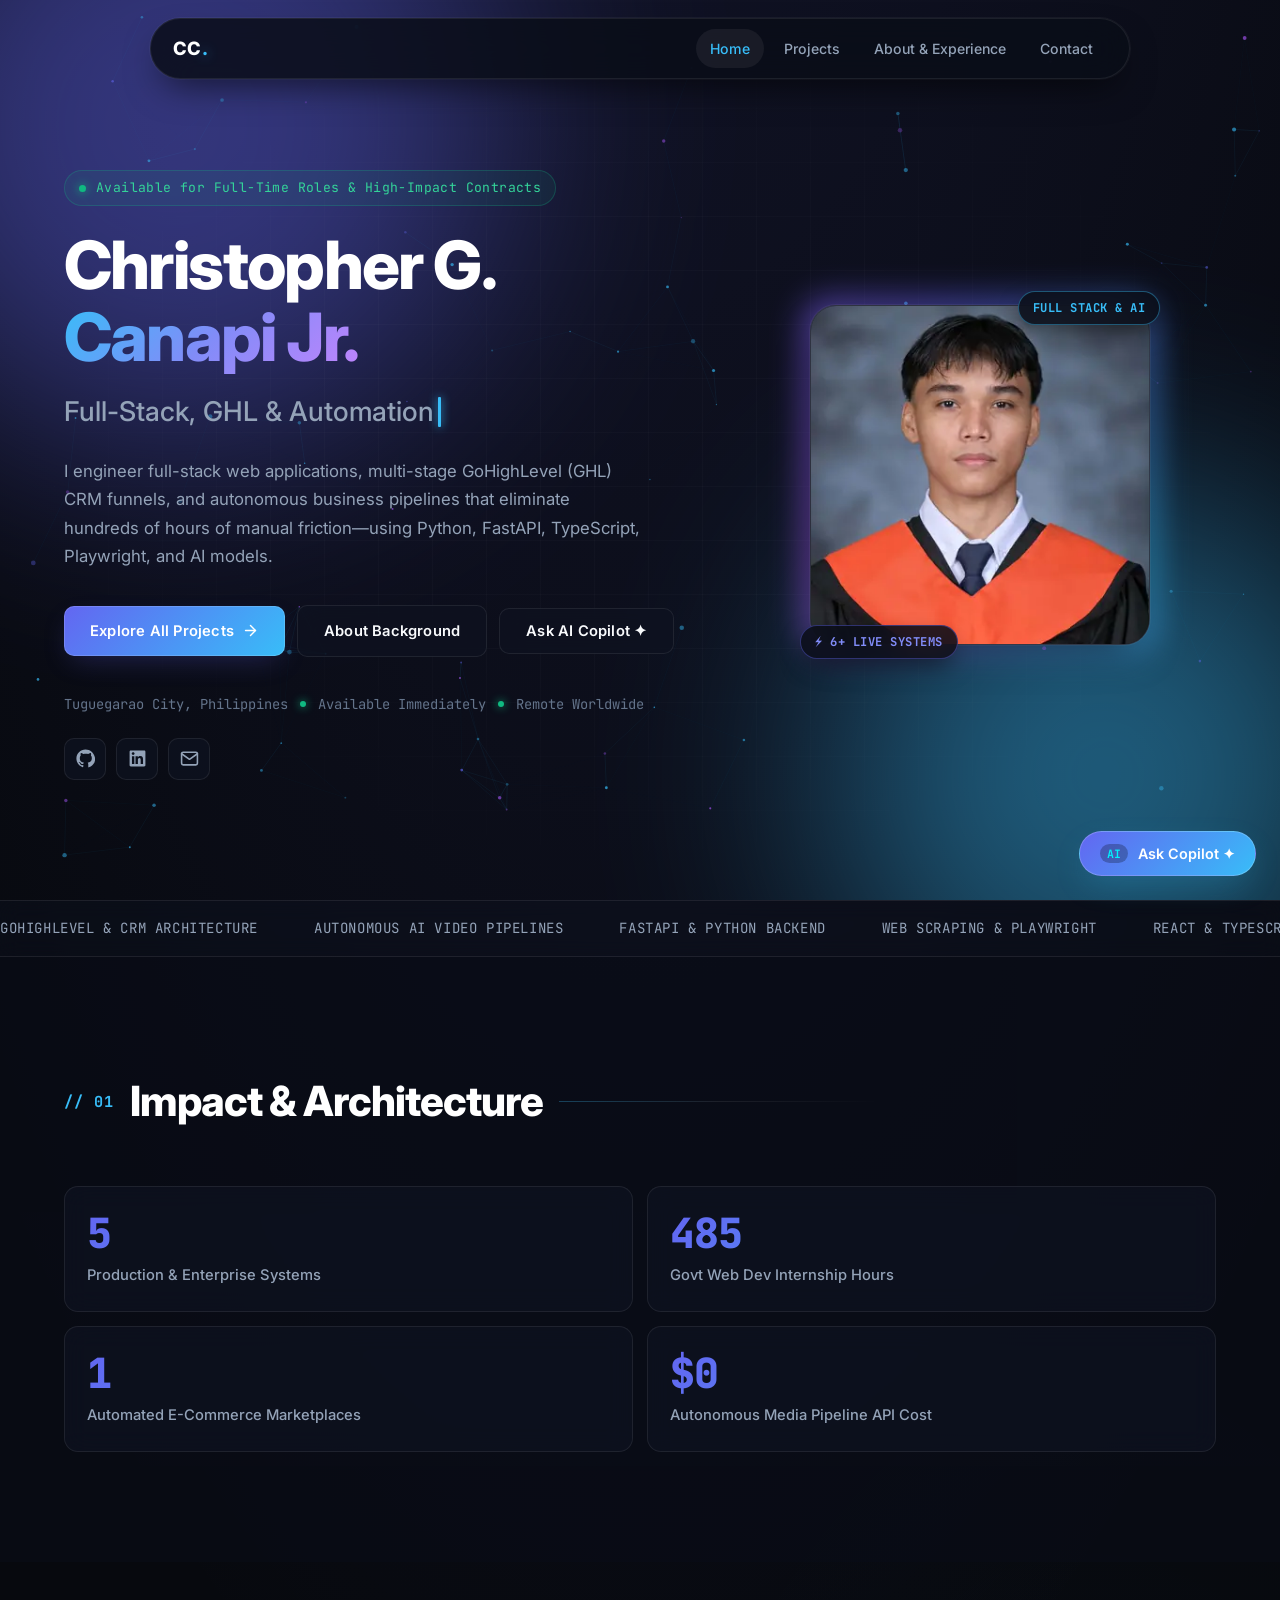
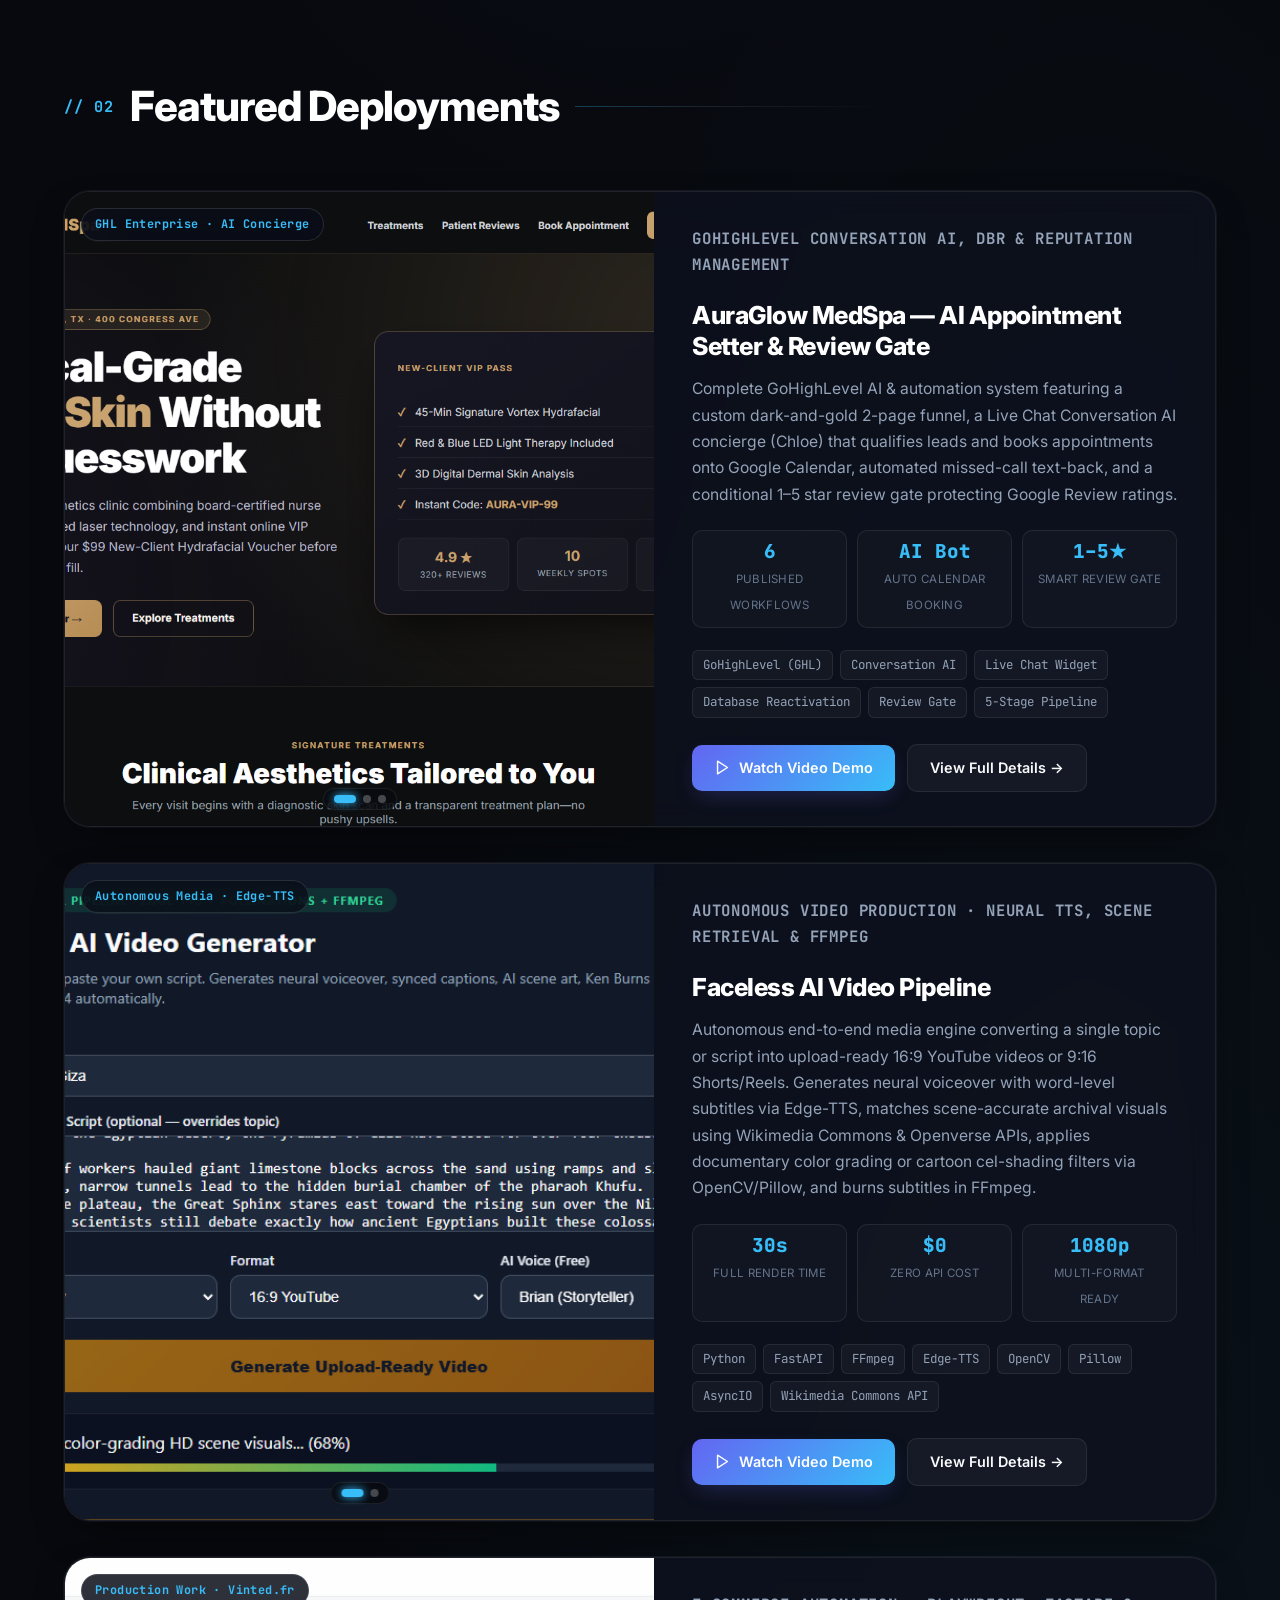
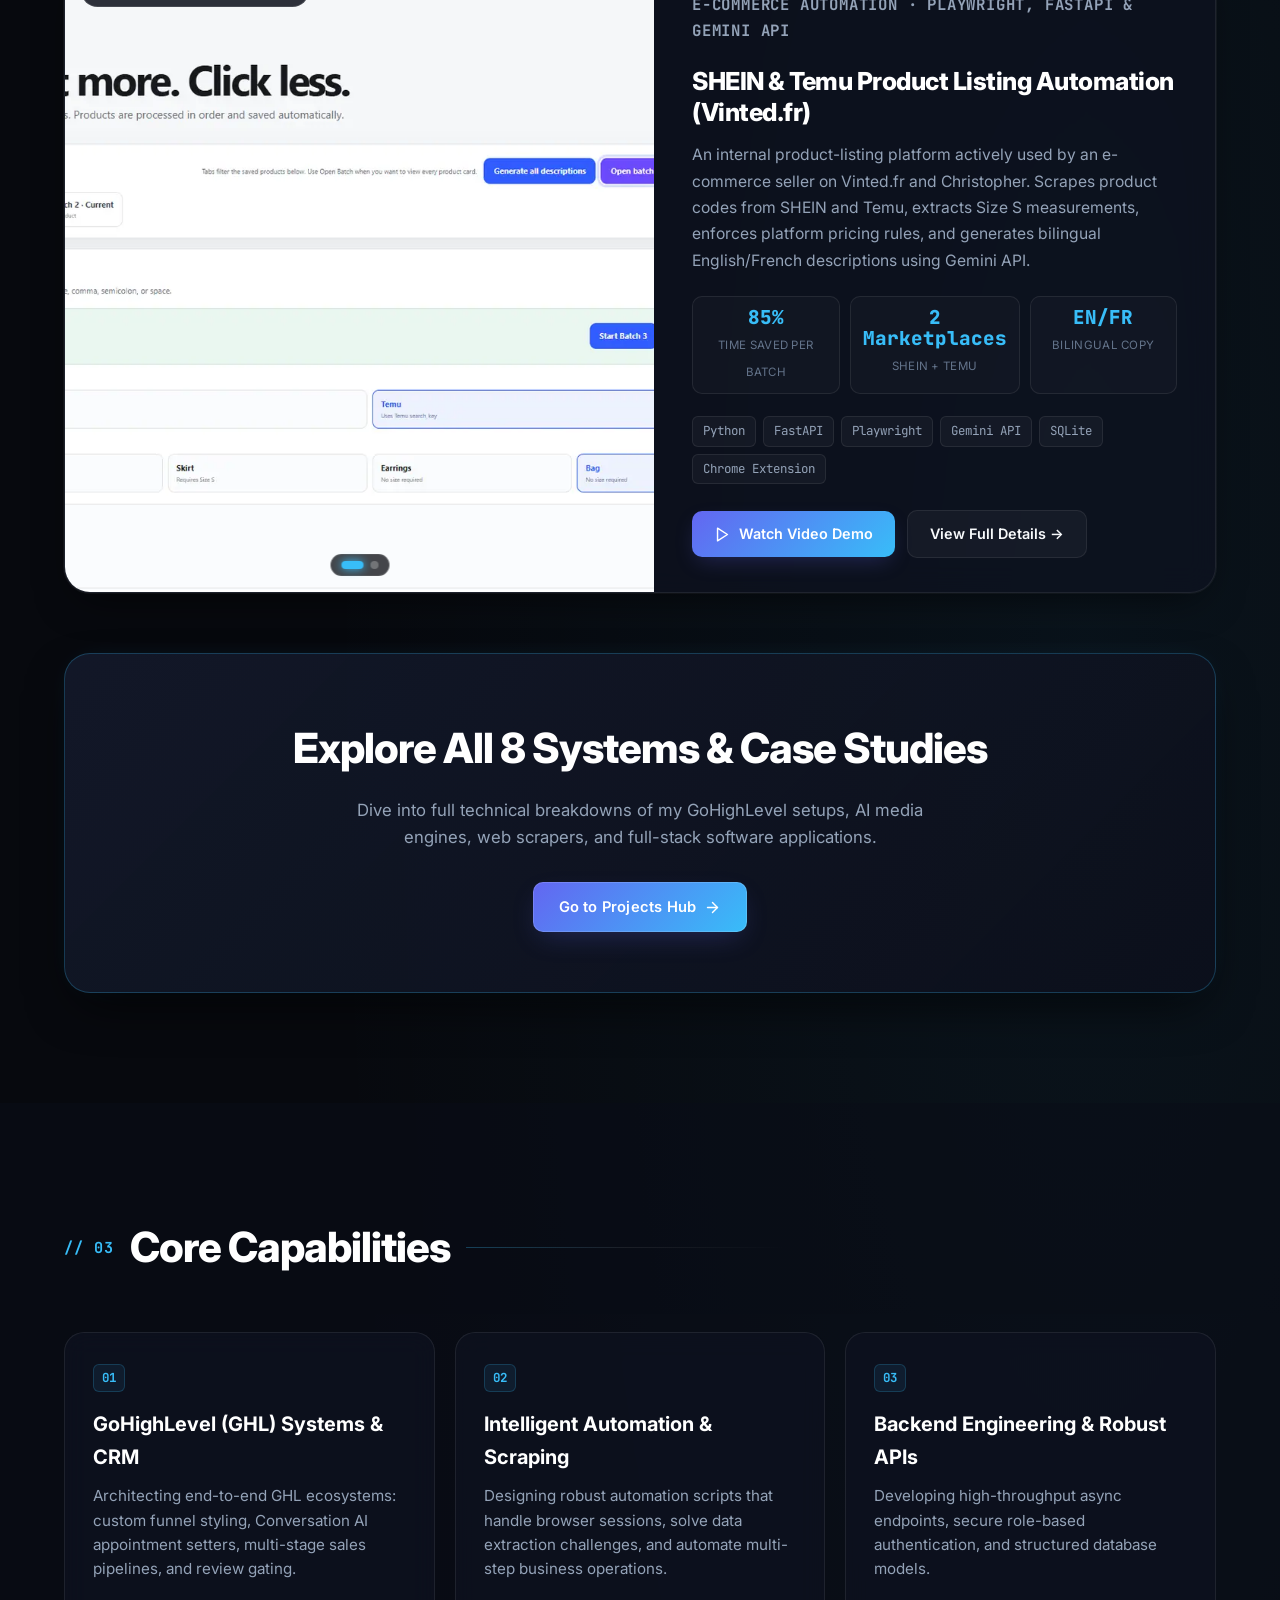
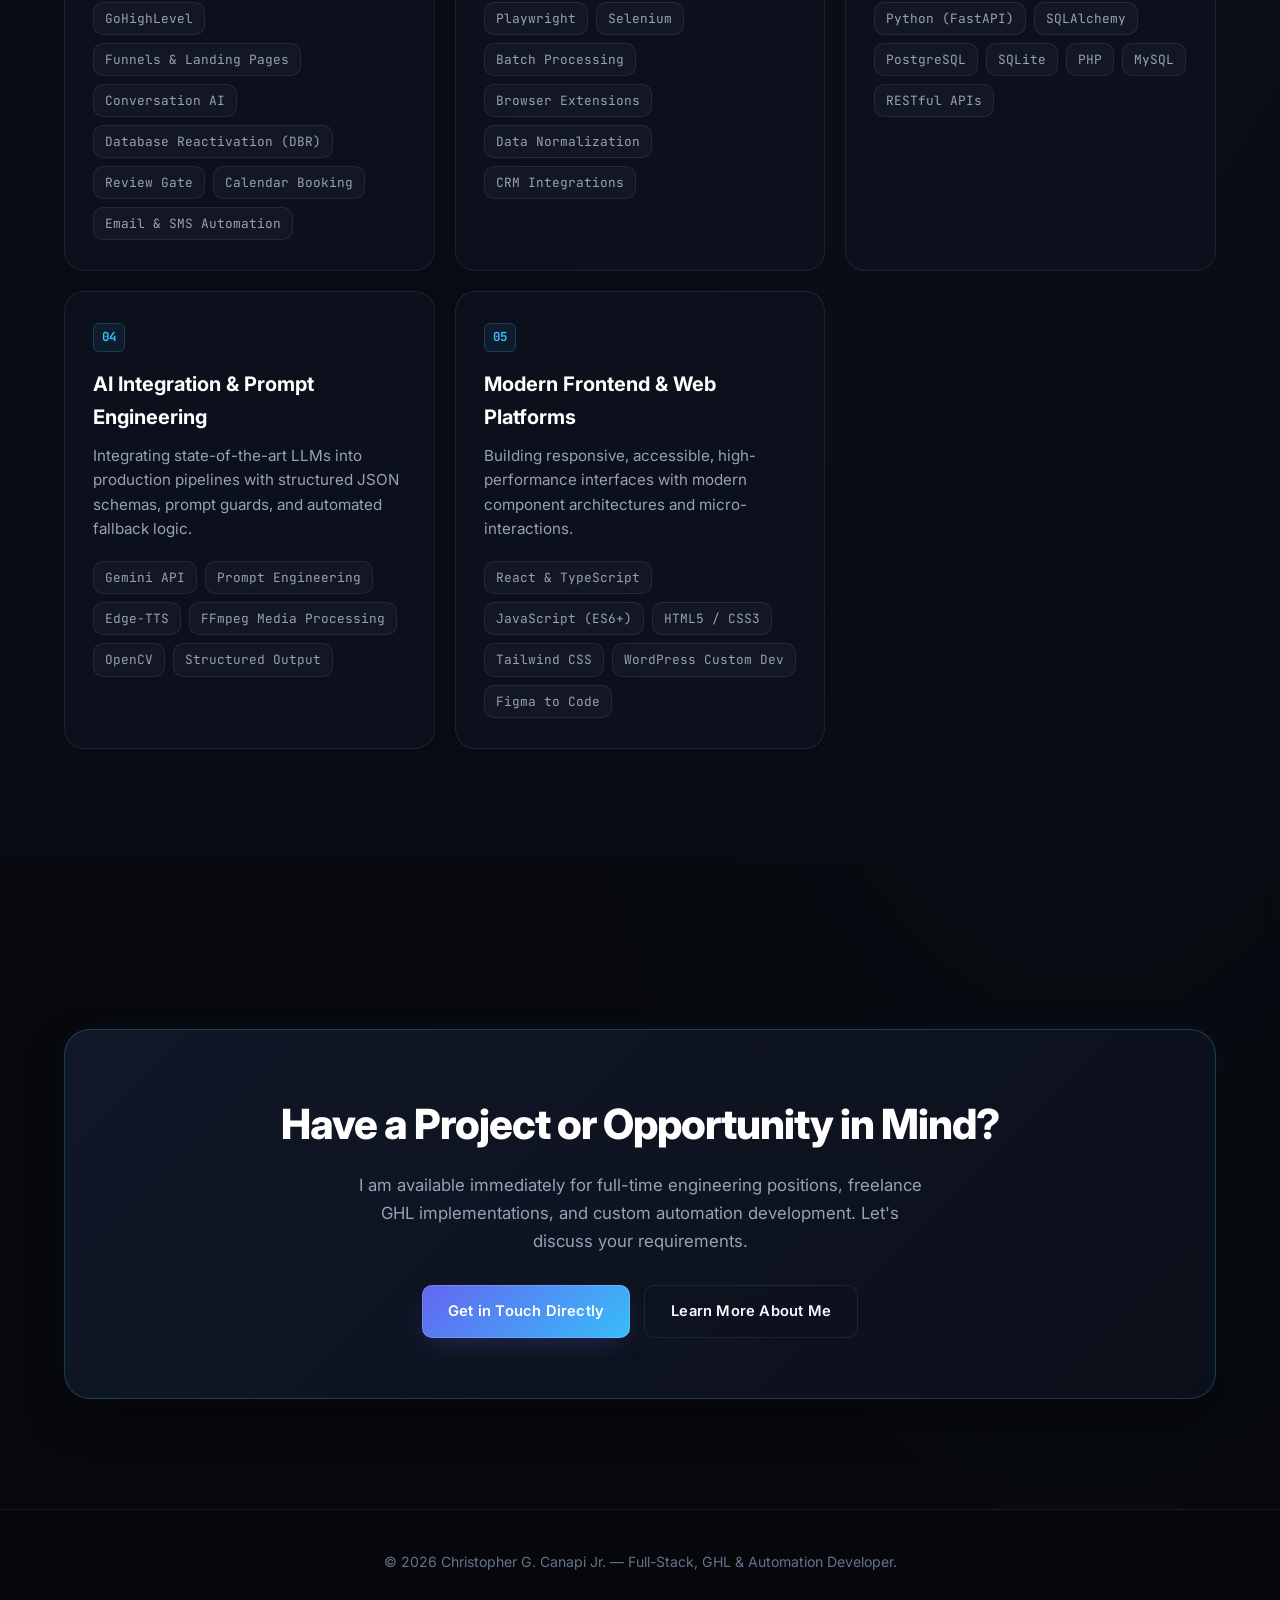
==== commit 777bc1db: "Fix AI Copilot drawer close behavior and expand question answering engine across all pages" ====
--- a/index.html
+++ b/index.html
@@ -350,9 +350,9 @@
       </div>
     </div>
     <div class="assistant-chat__suggestions" aria-label="Suggested questions">
+      <button type="button" data-ai-question="Tell me about yourself">About Christopher</button>
       <button type="button" data-ai-question="What GoHighLevel builds have you completed?">GHL builds</button>
       <button type="button" data-ai-question="How does your AI Video Pipeline work?">Video Pipeline</button>
-      <button type="button" data-ai-question="What automation have you built?">Automation</button>
       <button type="button" data-ai-question="Why should someone hire you?">Why hire me?</button>
     </div>
     <div class="assistant-chat__messages" data-ai-messages aria-live="polite" aria-label="Conversation">
--- a/styles.css
+++ b/styles.css
@@ -1244,6 +1244,12 @@
   overflow: hidden;
   animation: chatSlideUp 0.3s var(--ease-spring);
 }
+.assistant-chat[hidden] {
+  display: none !important;
+}
+.assistant-chat:not([hidden]) {
+  display: flex !important;
+}
 @keyframes chatSlideUp {
   from { opacity: 0; transform: translateY(16px) scale(0.96); }
   to { opacity: 1; transform: translateY(0) scale(1); }
@@ -1307,18 +1313,22 @@
   box-shadow: 0 0 6px var(--emerald);
 }
 .assistant-chat__close {
-  width: 28px;
-  height: 28px;
+  width: 32px;
+  height: 32px;
   border-radius: 50%;
   display: flex;
   align-items: center;
   justify-content: center;
-  font-size: 1.2rem;
-  color: var(--text-dim);
+  font-size: 1.3rem;
+  color: var(--text-dim);
+  cursor: pointer;
+  pointer-events: auto;
+  border: 1px solid transparent;
   transition: all 0.2s ease;
 }
 .assistant-chat__close:hover {
-  background: rgba(255, 255, 255, 0.1);
+  background: rgba(255, 255, 255, 0.12);
+  border-color: rgba(255, 255, 255, 0.2);
   color: #fff;
 }
 
